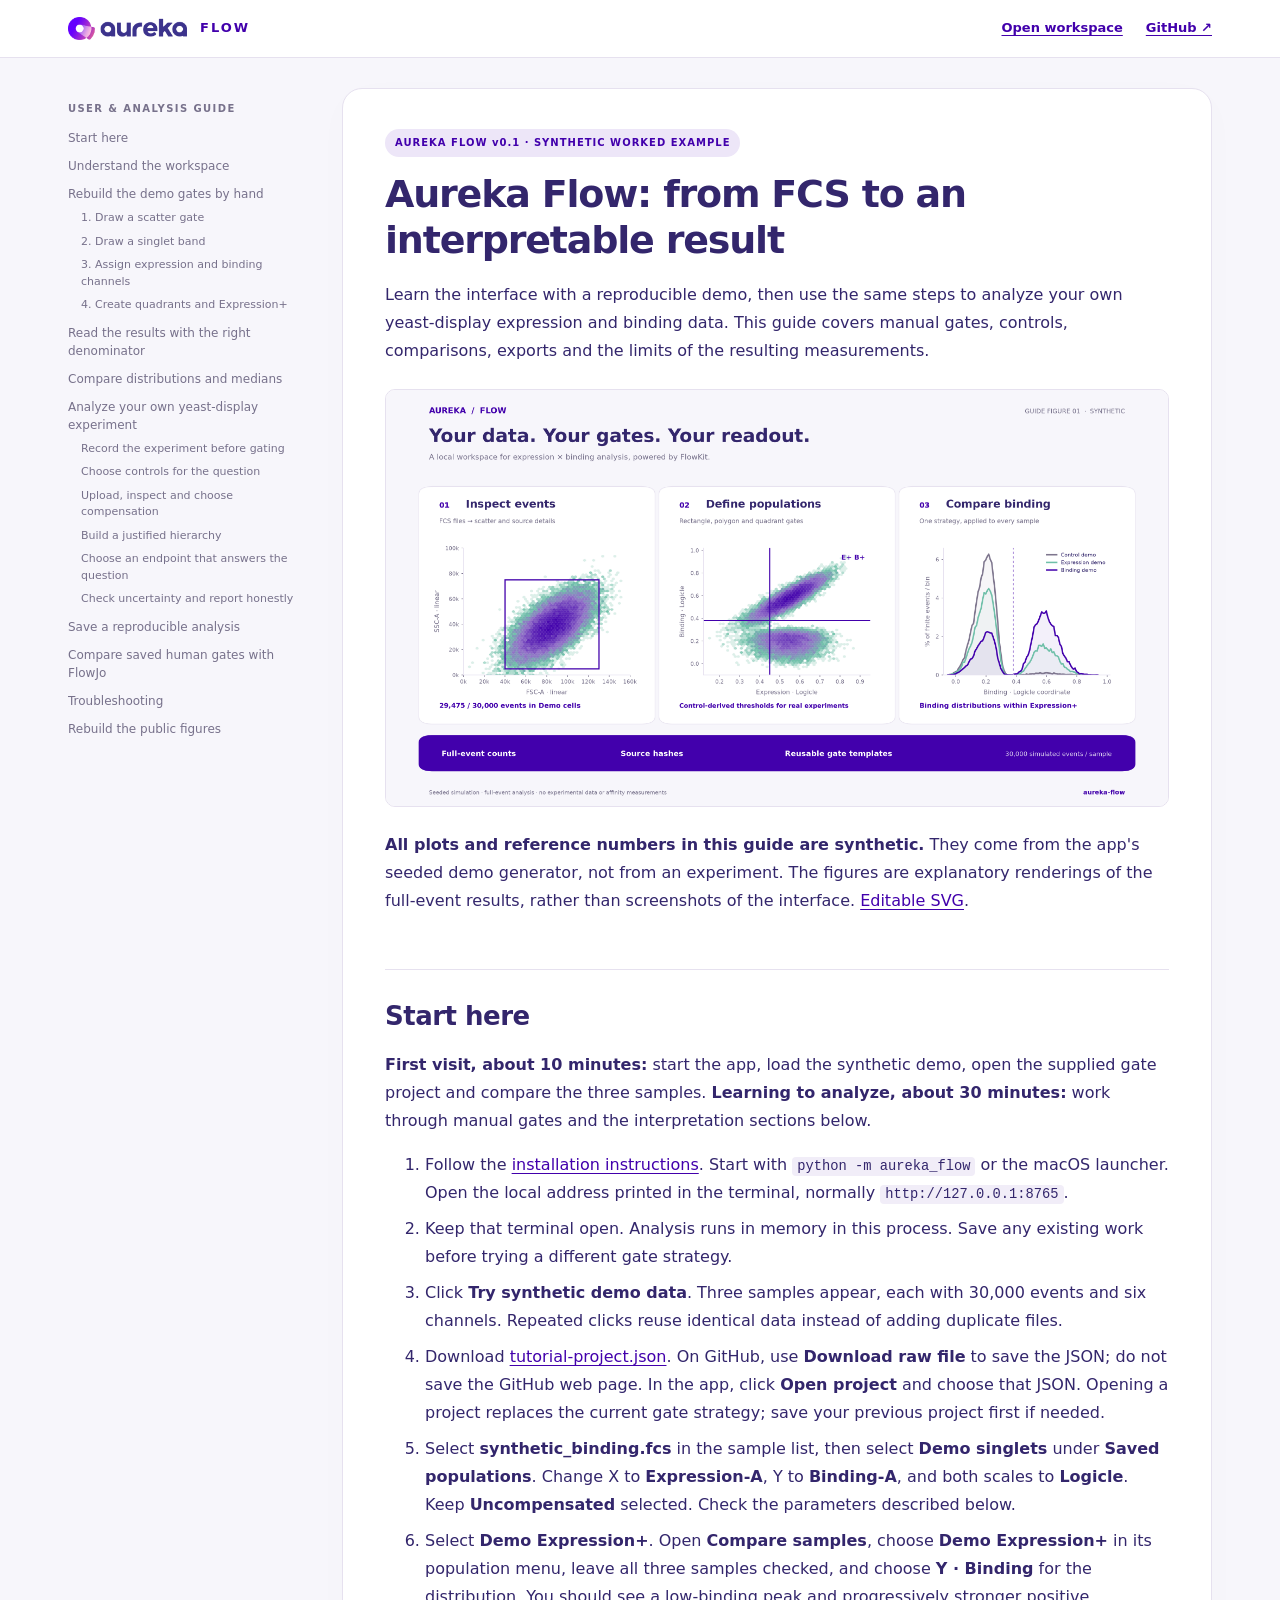
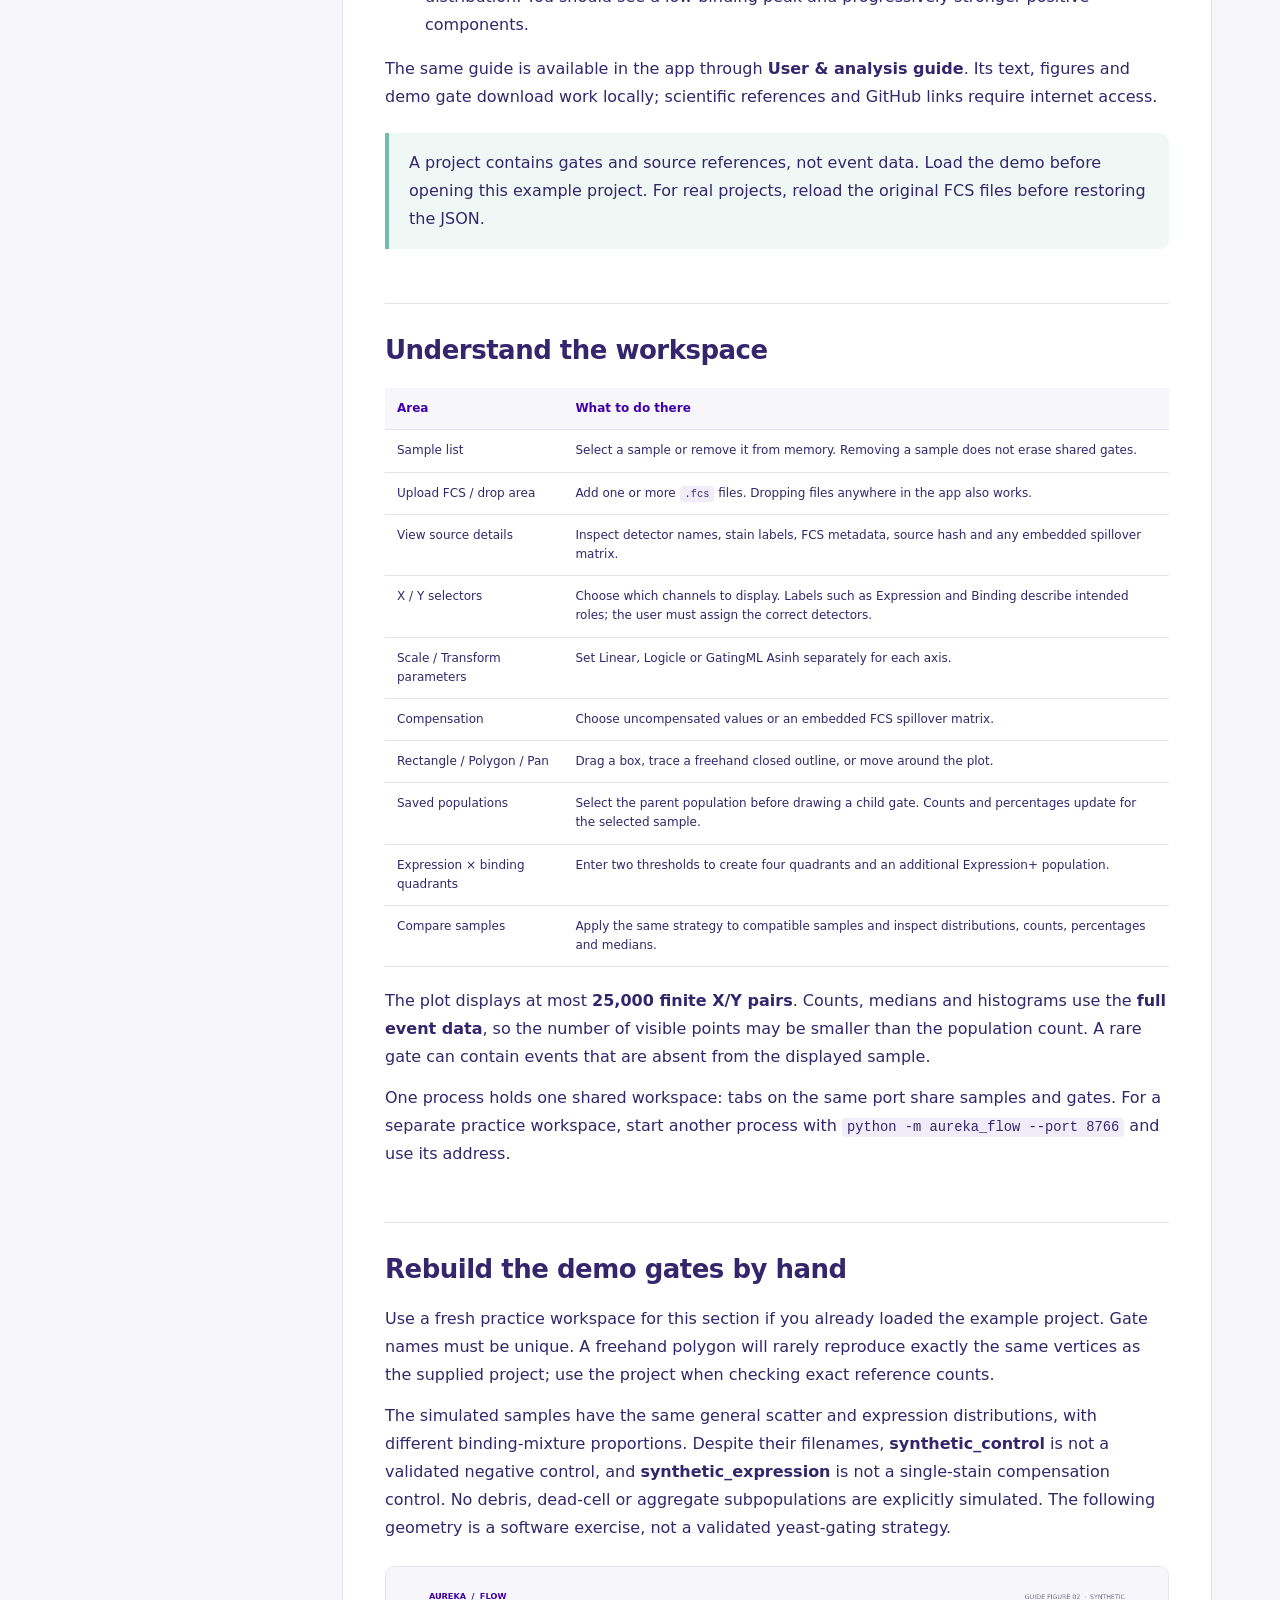
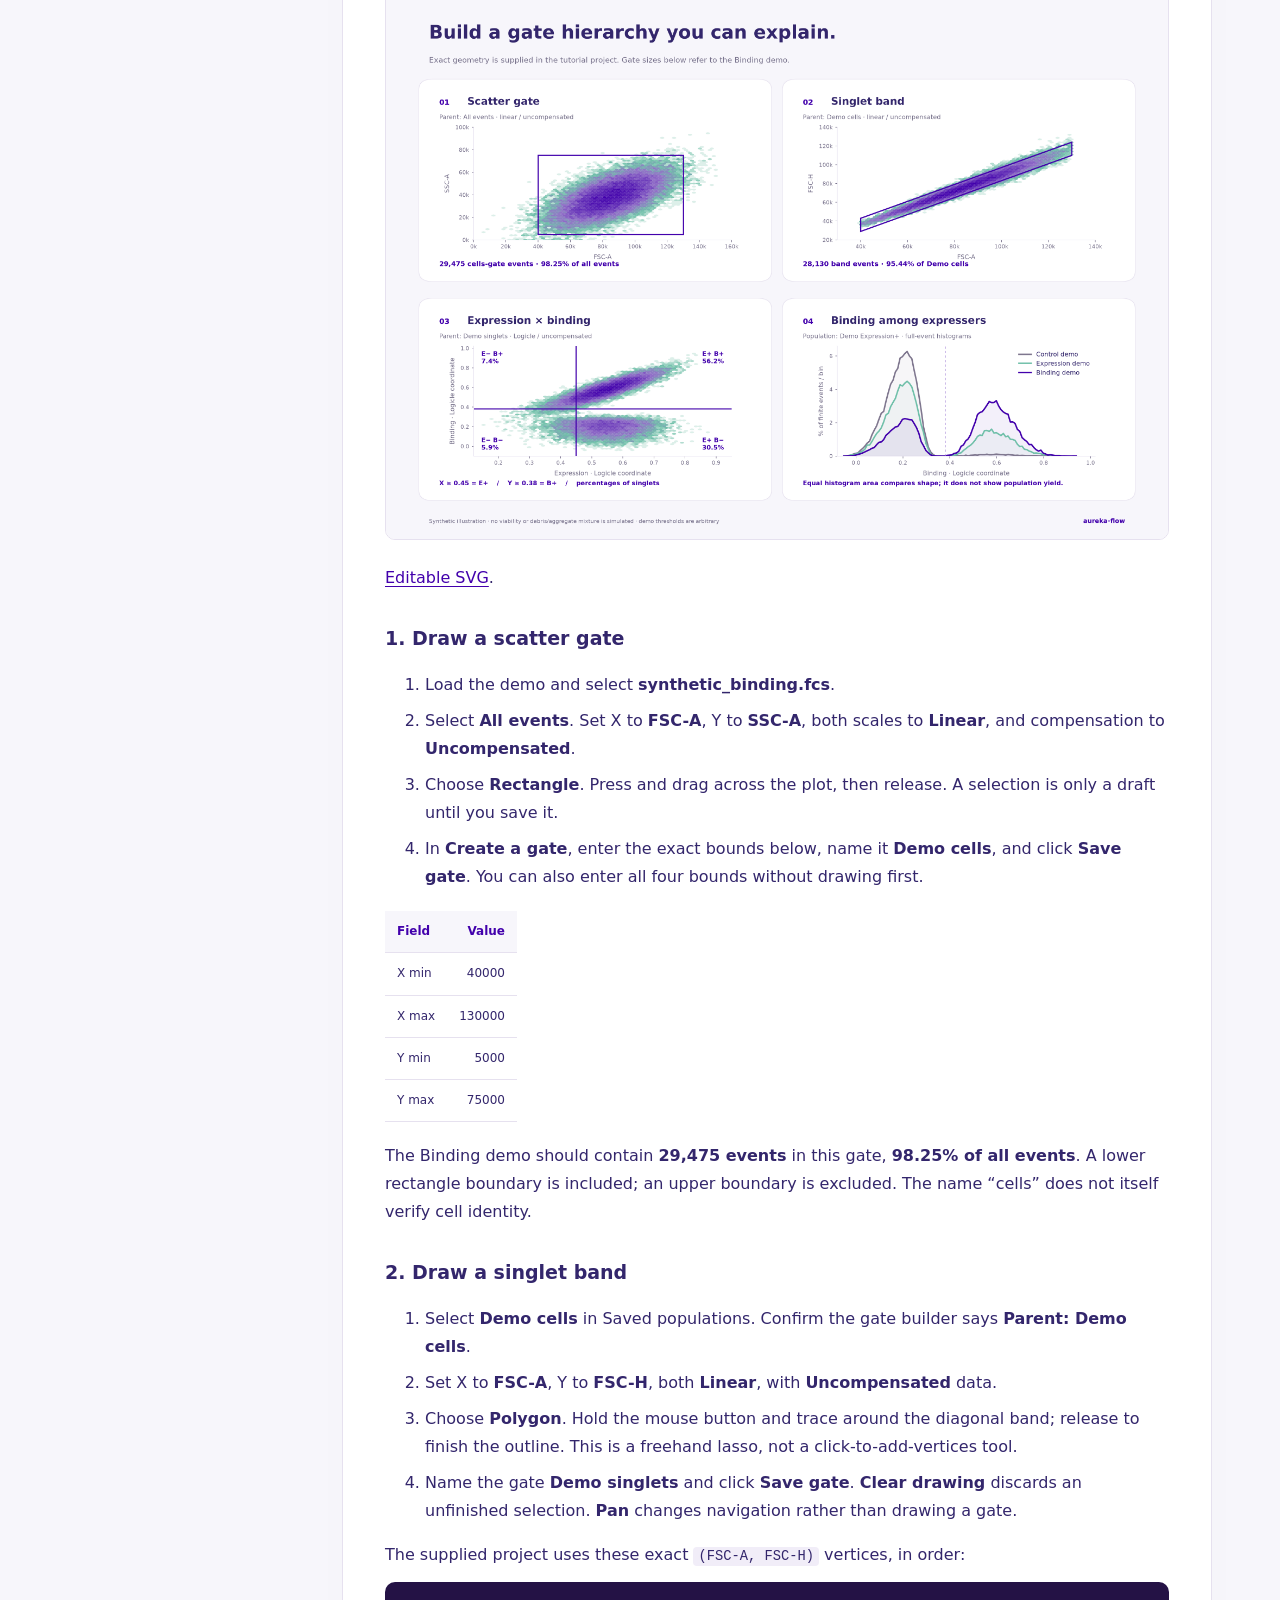
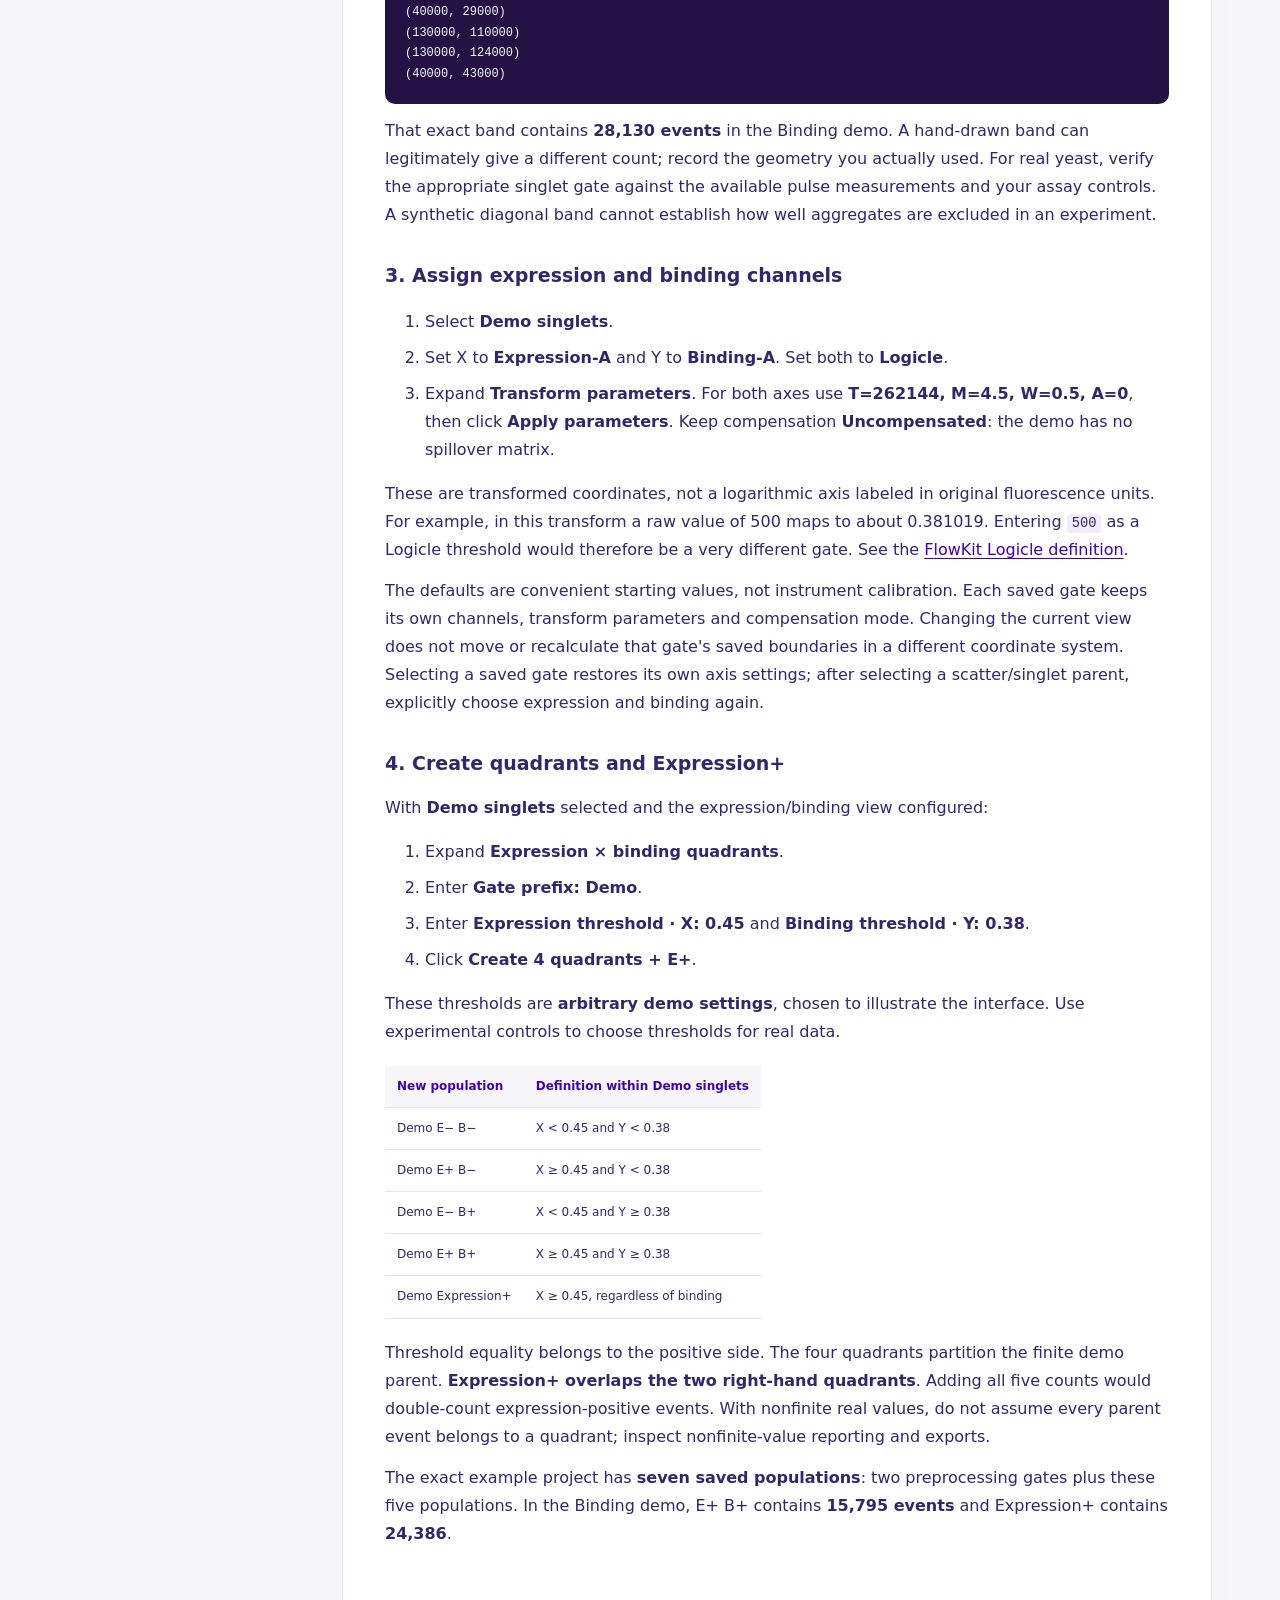
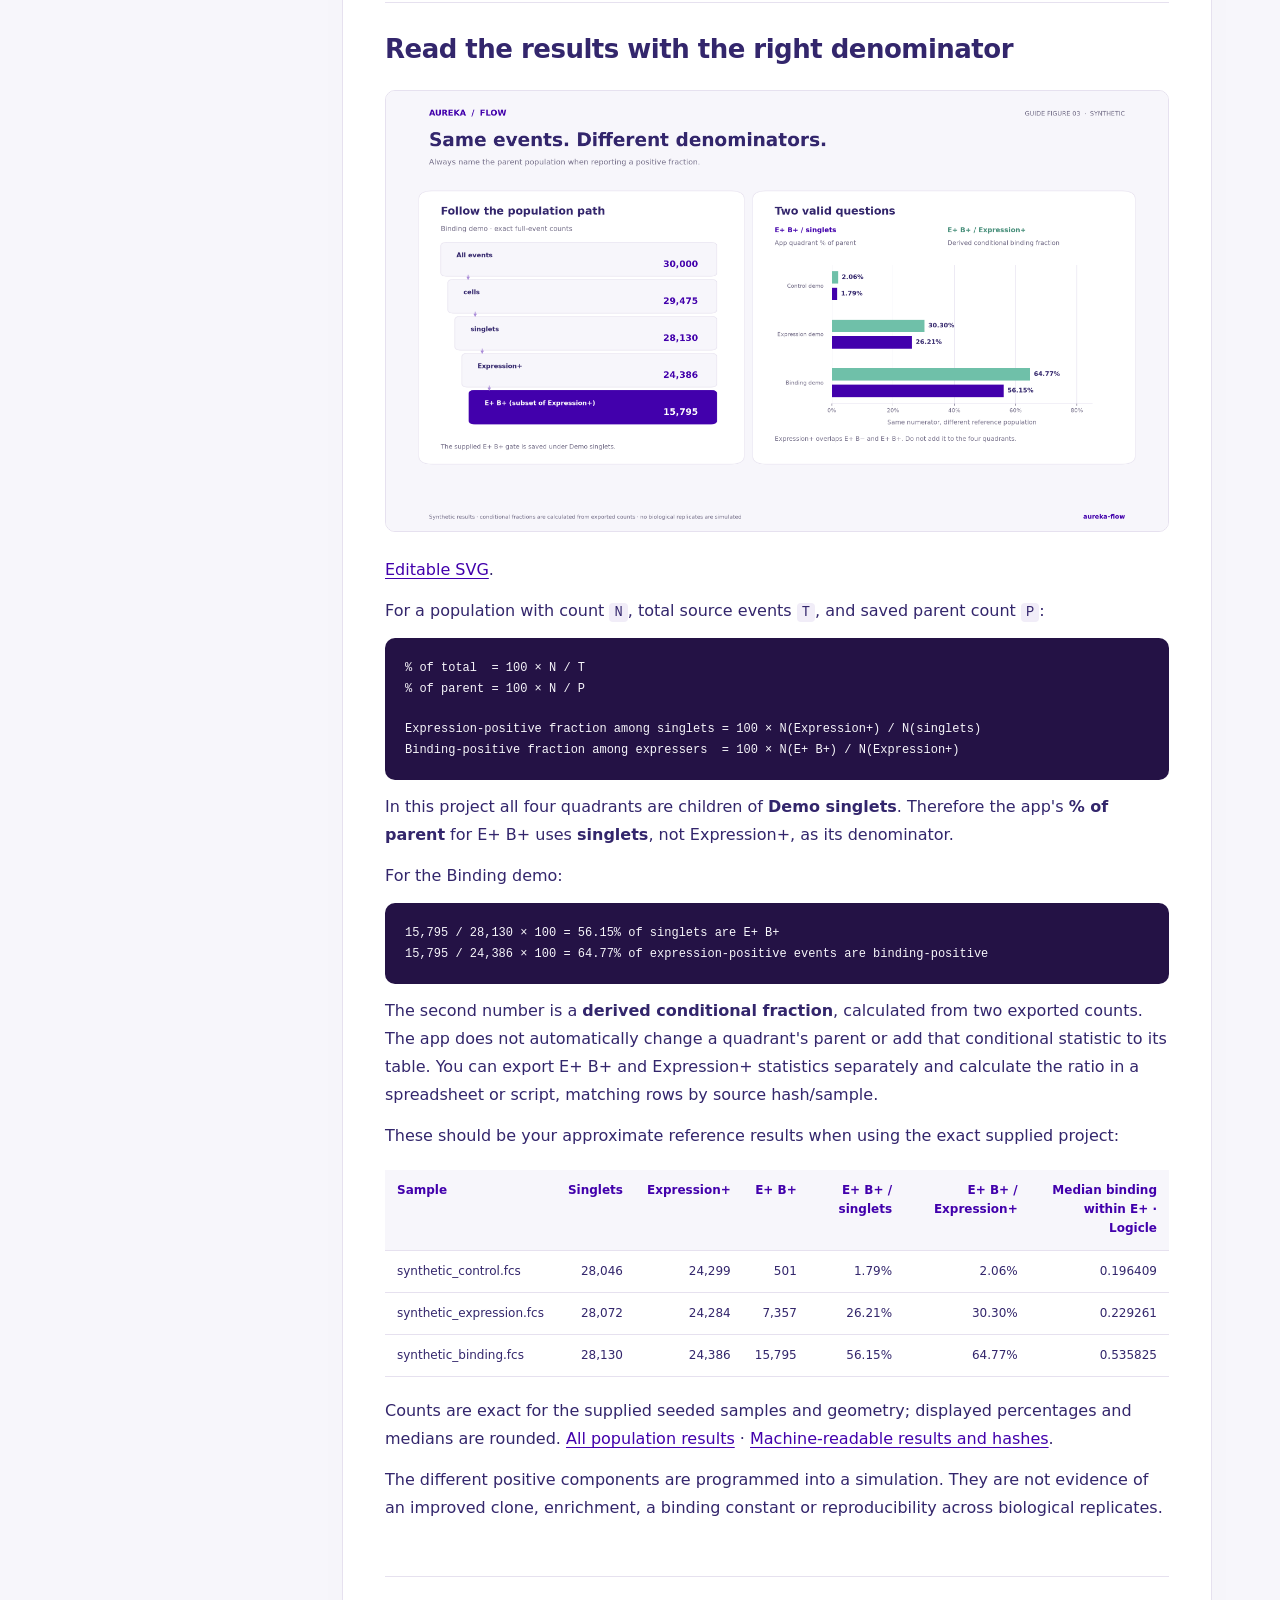
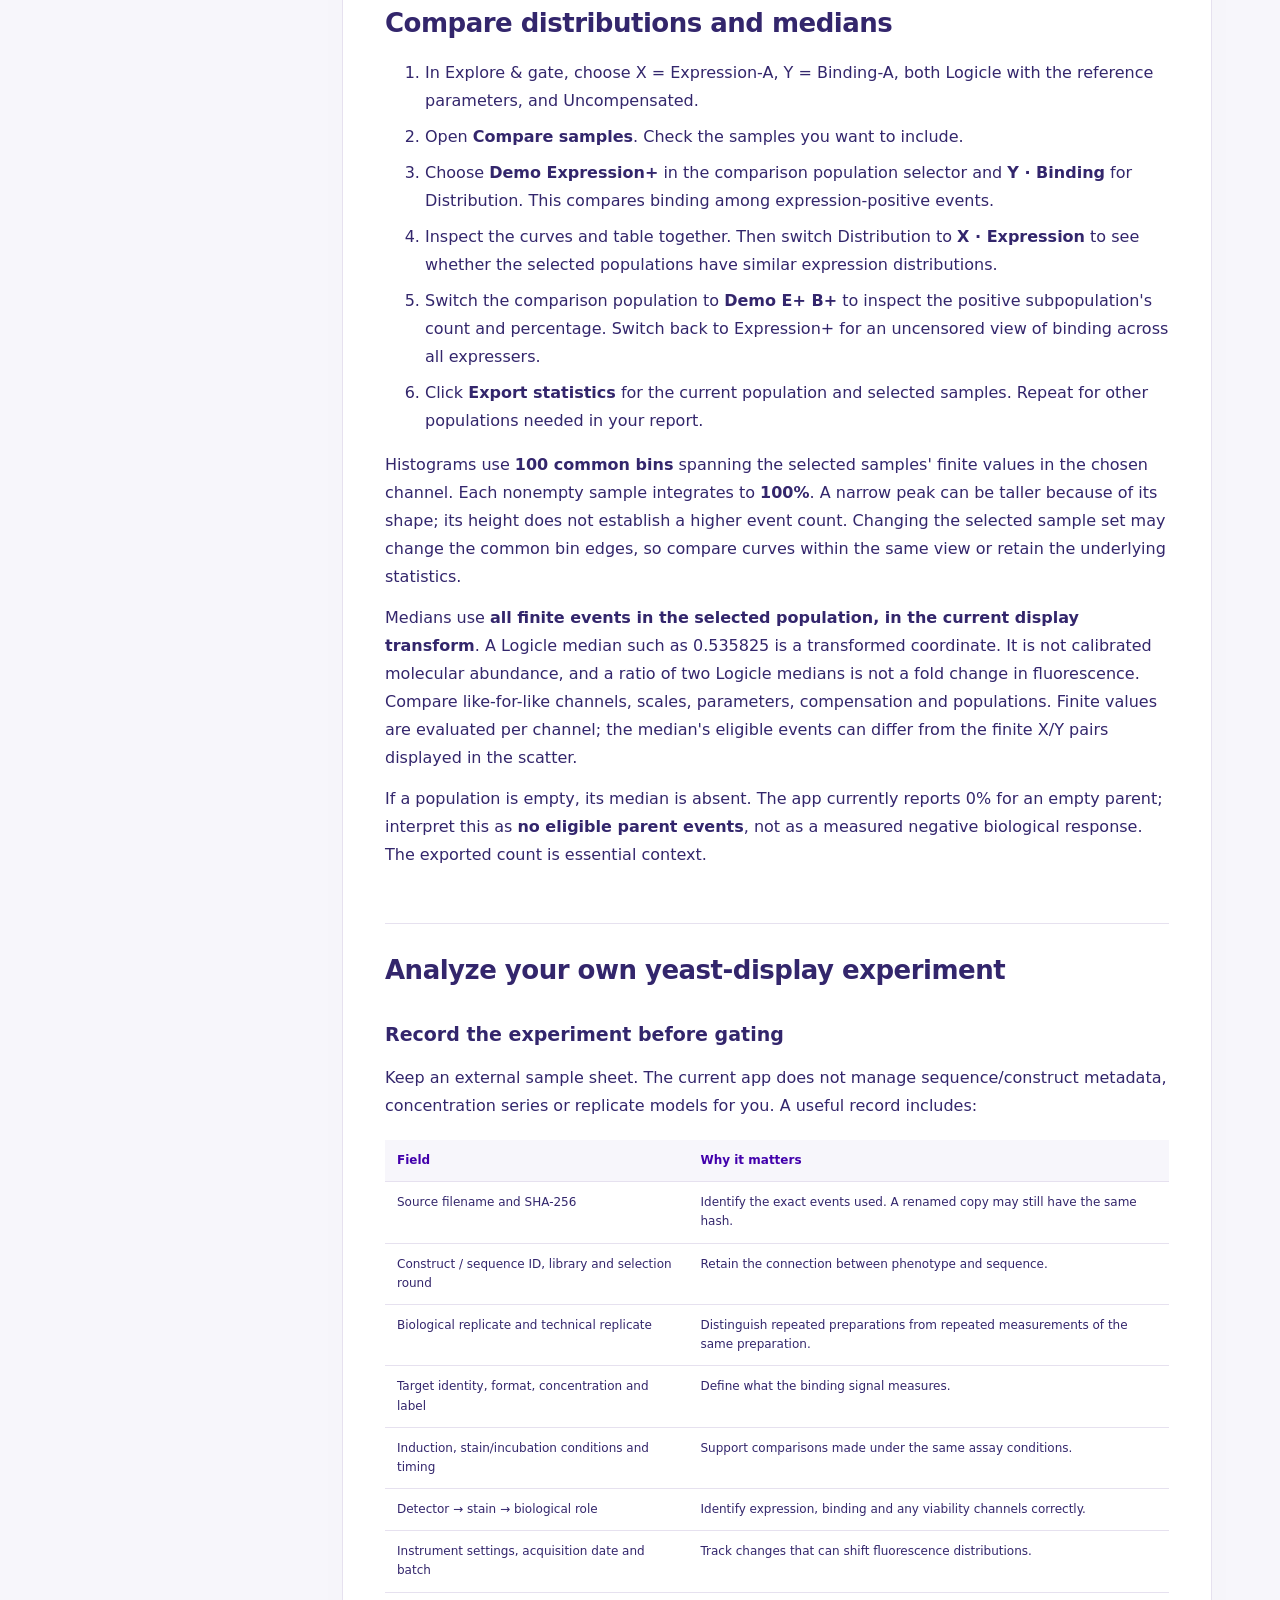
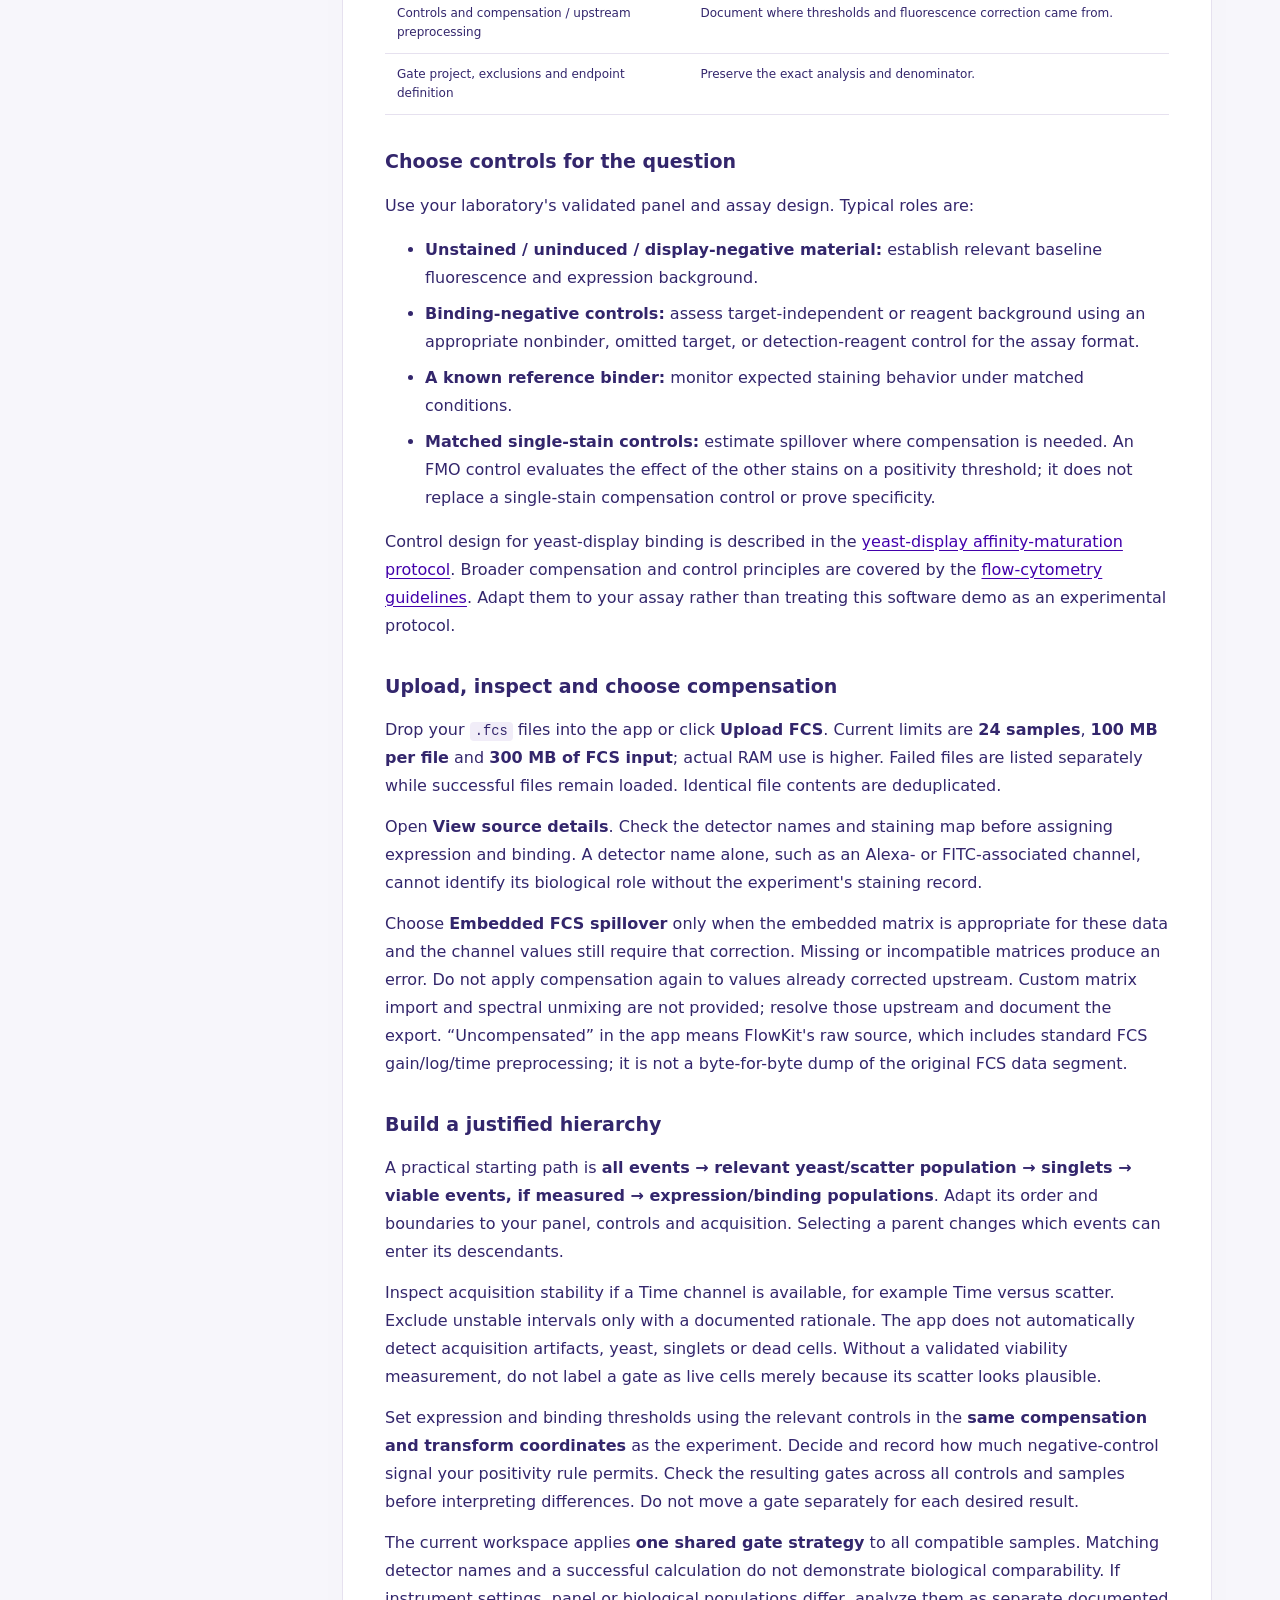
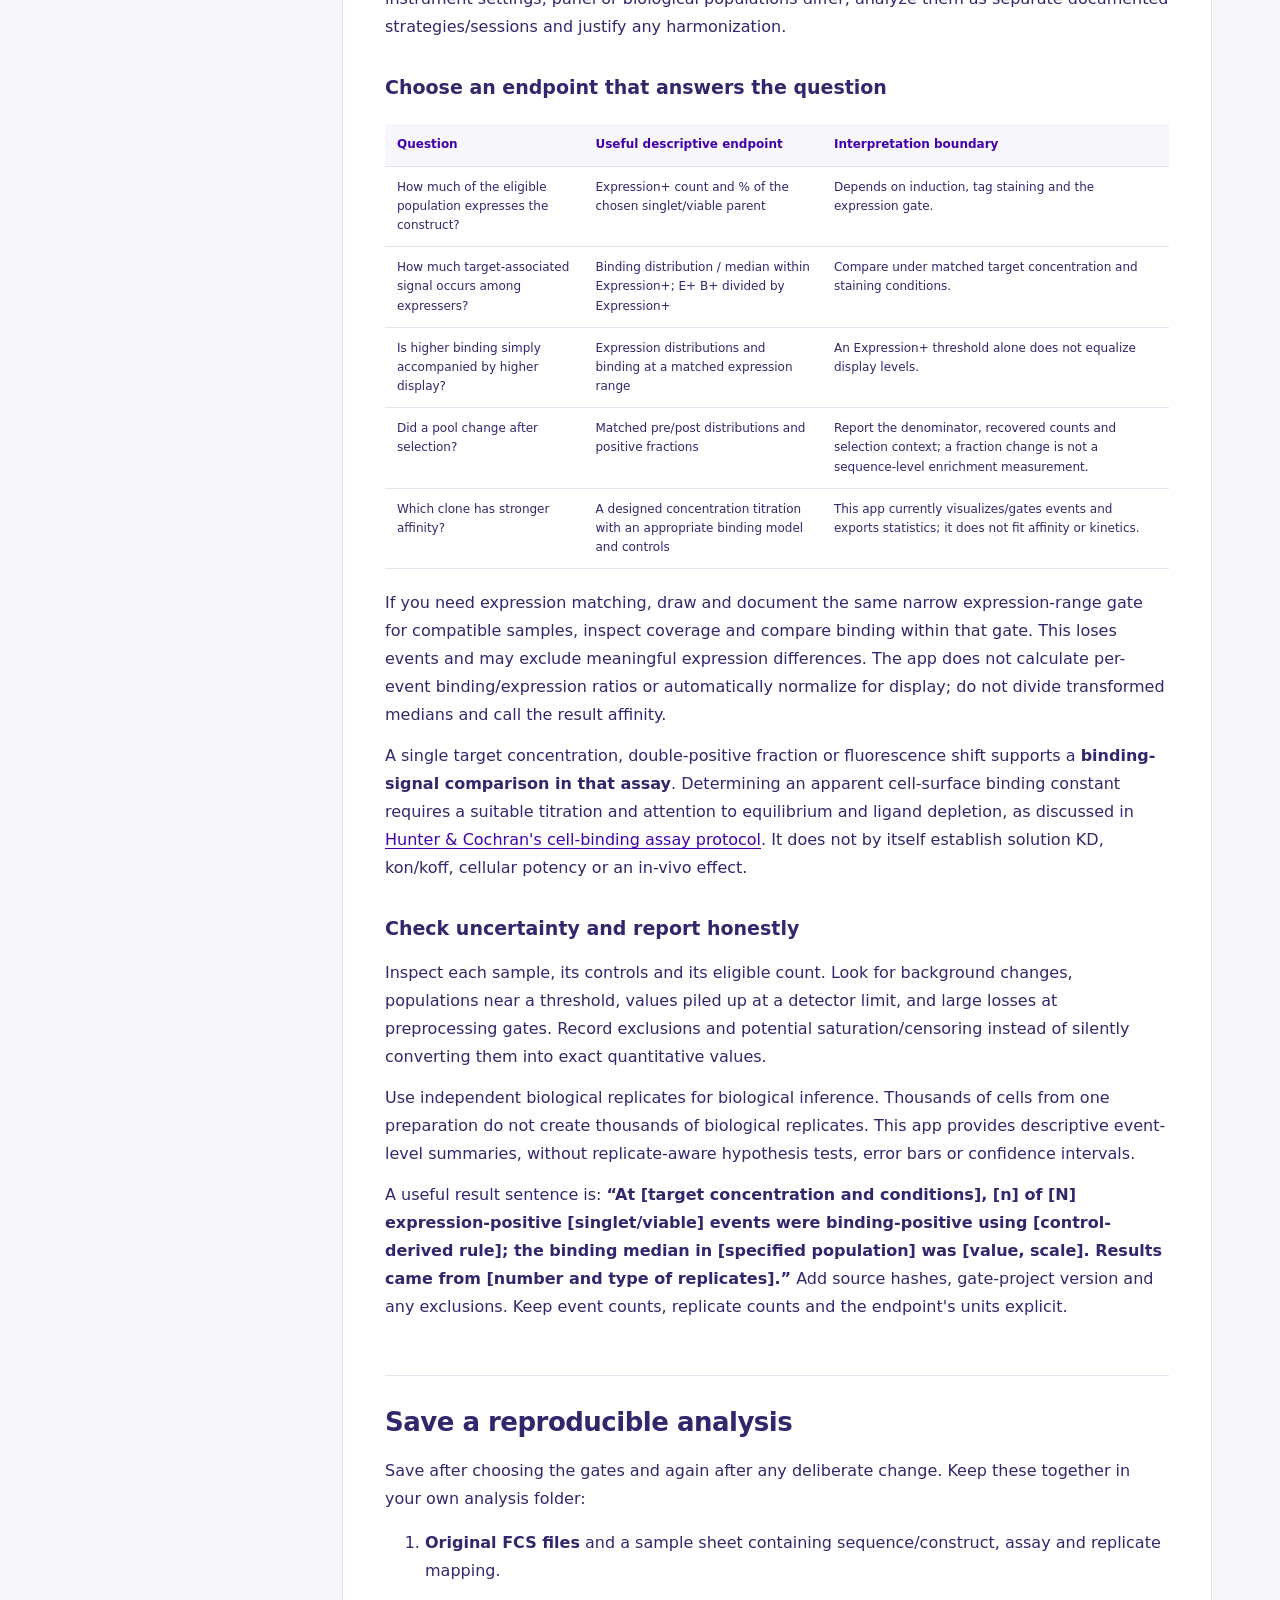
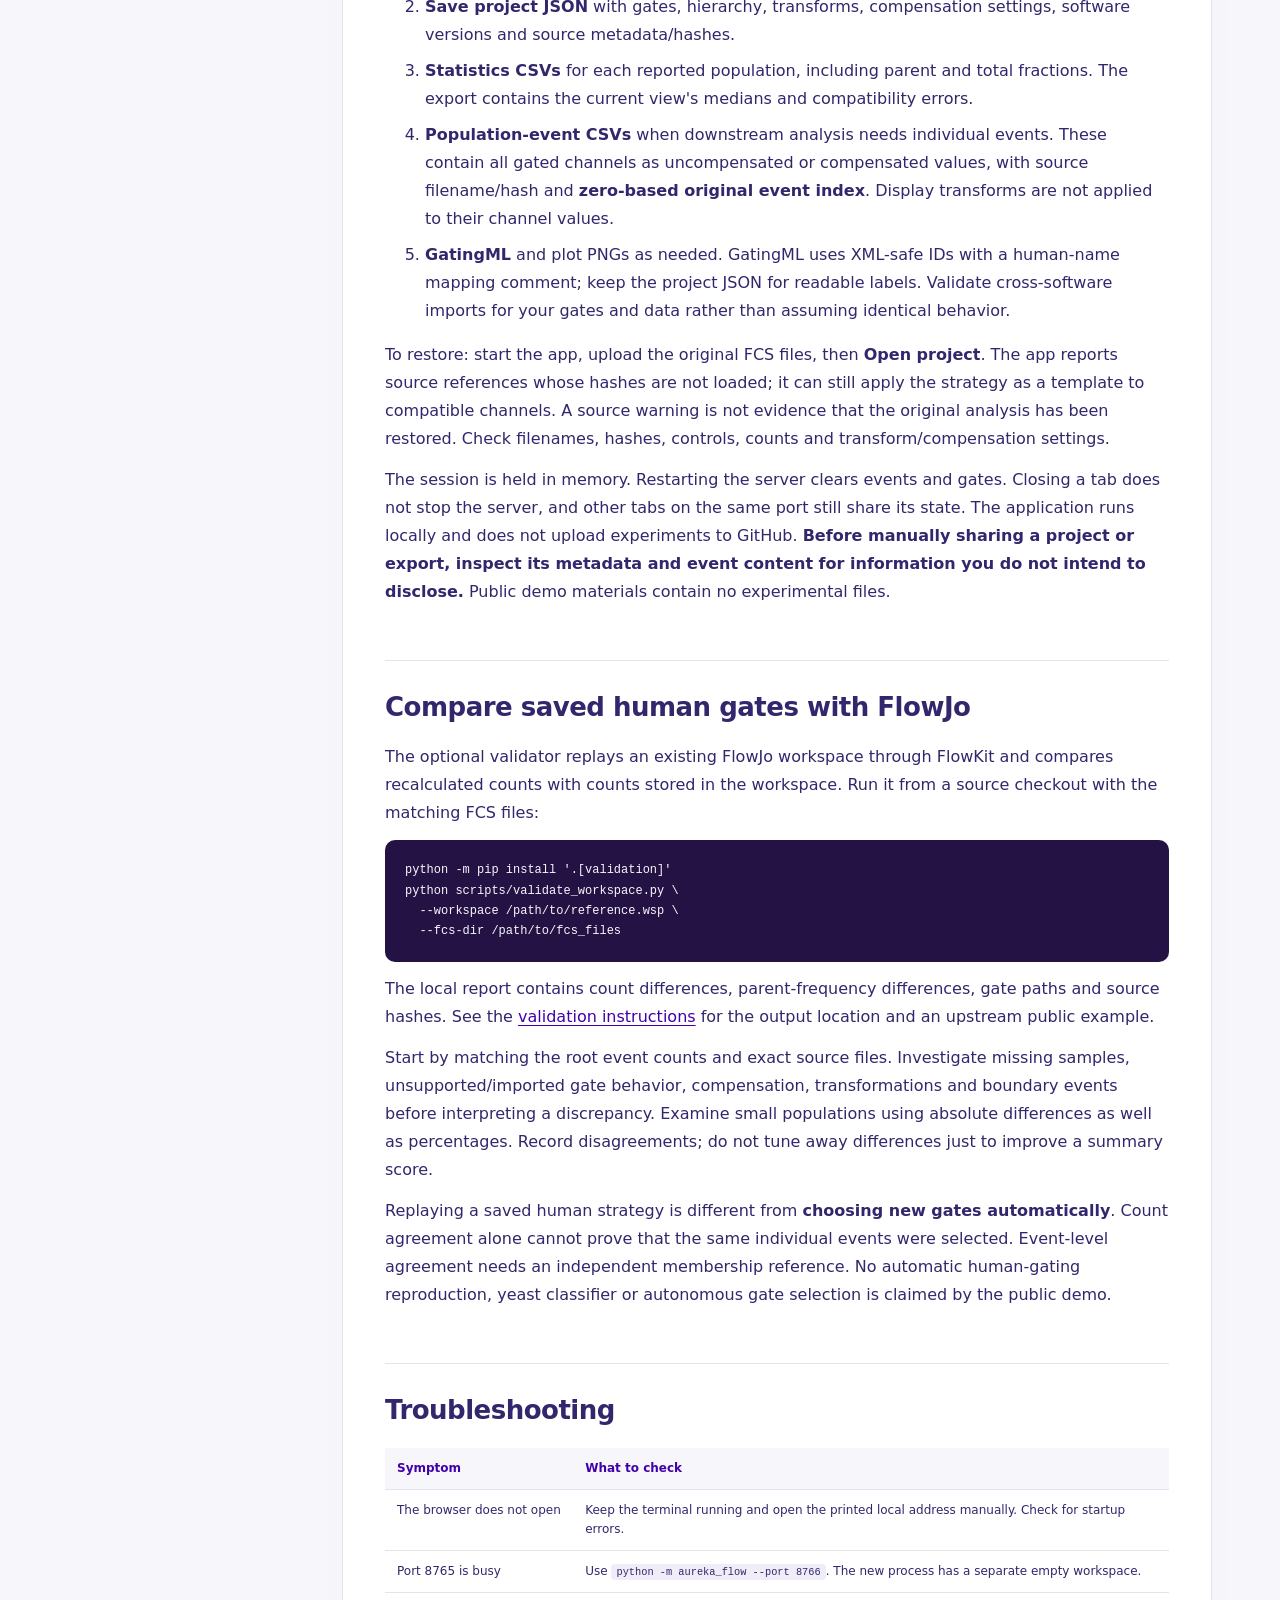
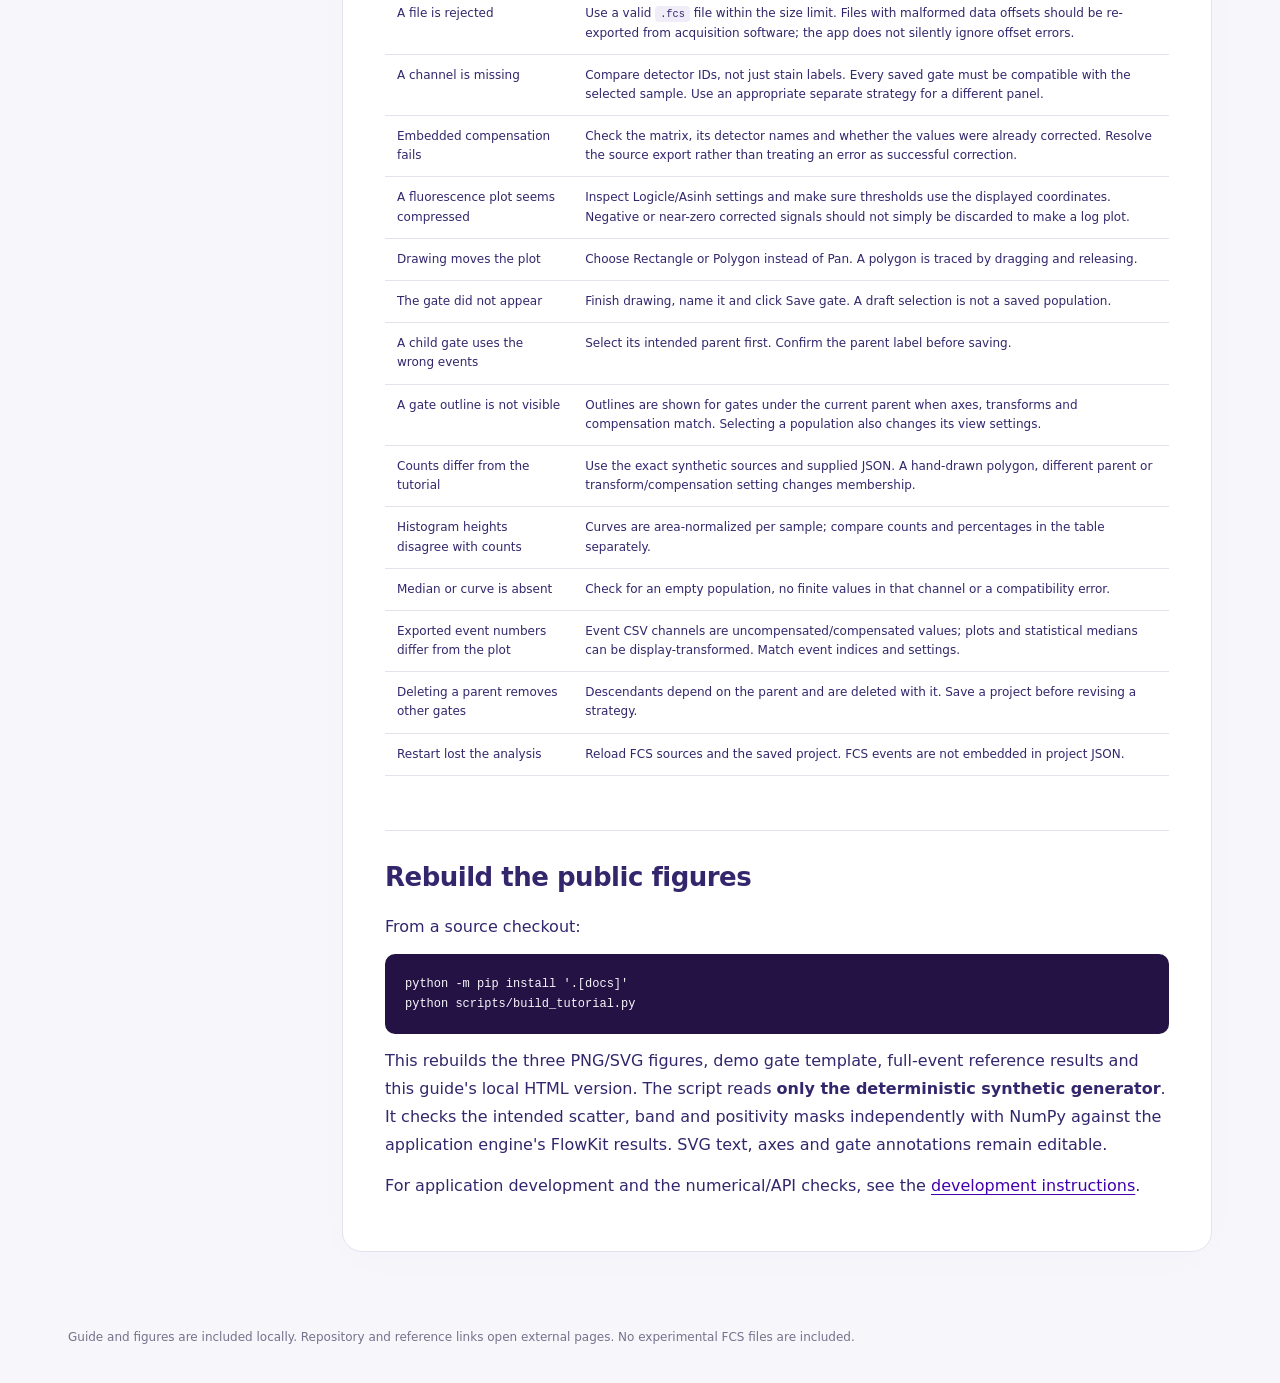
==== aureka_flow/static/guide.html @ 47659952 "Add illustrated yeast-display user and analysis guide" ====
<!doctype html>
<html lang="en"><head><meta charset="utf-8"><meta name="viewport" content="width=device-width,initial-scale=1">
<title>Aureka Flow · User & analysis guide</title><meta name="theme-color" content="#4200ac"><style>
:root{--purple:#4200ac;--mint:#6fc0a9;--ink:#33266c;--muted:#77718b;--line:#e6e1ef;--bg:#f7f6fb}
*{box-sizing:border-box}html{scroll-behavior:smooth;scroll-padding-top:85px}
body{margin:0;background:var(--bg);color:var(--ink);font:16px/1.75 system-ui,-apple-system,BlinkMacSystemFont,'Segoe UI',sans-serif}
a{color:var(--purple);text-underline-offset:3px}header{position:sticky;top:0;z-index:4;background:#fffffff2;backdrop-filter:blur(14px);border-bottom:1px solid var(--line)}
.header-inner{max-width:1200px;margin:auto;padding:17px 28px;display:flex;align-items:center;justify-content:space-between;gap:20px}.logo{display:flex;align-items:center;gap:13px;text-decoration:none;font-size:13px;font-weight:700;letter-spacing:2px}.logo img{width:119px;height:auto}.header-links{display:flex;gap:23px;font-size:13px;font-weight:600}
main{max-width:1200px;margin:auto;display:grid;grid-template-columns:230px minmax(0,1fr);gap:44px;padding:30px 28px 75px}aside{position:sticky;top:96px;align-self:start;max-height:calc(100vh - 120px);overflow:auto;font-size:12px;line-height:1.5}aside strong{display:block;font-size:10px;letter-spacing:1.4px;margin:5px 0 13px;color:var(--muted)}aside ul{list-style:none;padding-left:0}aside li{margin:10px 0}aside a{text-decoration:none;color:var(--muted)}aside a:hover{color:var(--purple)}aside li ul{padding-left:13px;font-size:11px}aside li ul li{margin:7px 0}
article{min-width:0;background:white;border:1px solid var(--line);border-radius:20px;padding:38px 42px;box-shadow:0 8px 40px #33266c04}h1{font-size:38px;line-height:1.2;letter-spacing:-1.2px;margin:0 0 18px}h2{font-size:26px;line-height:1.3;letter-spacing:-.5px;margin:54px 0 18px;border-top:1px solid var(--line);padding-top:30px}h3{font-size:19px;margin:30px 0 10px}h4{font-size:16px;margin:24px 0 8px}p{margin:13px 0}li{margin:8px 0}img{max-width:100%;height:auto}article img{display:block;border-radius:10px;margin:24px auto;border:1px solid var(--line)}blockquote{margin:22px 0;padding:12px 20px;border-left:4px solid var(--mint);background:#f0f8f5;border-radius:0 9px 9px 0}blockquote p{margin:4px 0}pre{overflow-x:auto;background:#241245;color:#f7f6fb;padding:20px;border-radius:10px;font-size:12px;line-height:1.7}code{font:0.86em/1.6 ui-monospace,SFMono-Regular,Consolas,monospace;background:#f1edf8;padding:2px 5px;border-radius:4px}pre code{background:none;padding:0;font-size:inherit;color:inherit}table{border-collapse:collapse;width:100%;font-size:12px;line-height:1.6;display:block;overflow-x:auto;margin:20px 0}th,td{padding:11px 12px;border-bottom:1px solid var(--line);text-align:left;vertical-align:top}th{background:var(--bg);color:var(--purple)}.badge{display:inline-block;background:#ede6f8;color:var(--purple);font-size:10px;font-weight:700;letter-spacing:1px;padding:5px 10px;border-radius:20px;margin-bottom:15px}footer{max-width:1200px;margin:auto;padding:0 28px 35px;color:var(--muted);font-size:12px}
@media(max-width:900px){main{grid-template-columns:1fr;padding:20px 16px 50px;gap:15px}aside{position:static;max-height:none;background:white;padding:16px 22px;border:1px solid var(--line);border-radius:12px}aside ul{columns:2}aside li ul{display:none}article{padding:27px 22px}h1{font-size:32px}.header-inner{padding:15px 18px}.header-links{gap:15px;font-size:12px}}
@media(max-width:500px){body{font-size:14px}aside ul{columns:1}.header-links a:first-child{display:none}.logo img{width:94px}h2{font-size:23px}h1{font-size:29px}article{padding:23px 18px}th,td{padding:9px}}
@media print{header,aside{display:none}main{display:block;padding:0}article{border:0;padding:0;box-shadow:none}body{font-size:11px;background:white}h2{break-before:auto}img,table,pre,blockquote{break-inside:avoid}h1,h2,h3{break-after:avoid}a{color:var(--ink)}footer{display:none}}
</style></head>
<body><header><div class="header-inner"><a class="logo" href="/"><img src="assets/aureka-logo.png" alt="aureka"><span>FLOW</span></a>
<nav class="header-links"><a href="/">Open workspace</a><a href="https://github.com/Drjackxiaoyuchen/aureka-flow" target="_blank" rel="noreferrer">GitHub ↗</a></nav></div></header>
<main><aside aria-label="Guide contents"><strong>USER & ANALYSIS GUIDE</strong><div class="toc">
<ul>
<li><a href="#start-here">Start here</a></li>
<li><a href="#understand-the-workspace">Understand the workspace</a></li>
<li><a href="#rebuild-the-demo-gates-by-hand">Rebuild the demo gates by hand</a><ul>
<li><a href="#1-draw-a-scatter-gate">1. Draw a scatter gate</a></li>
<li><a href="#2-draw-a-singlet-band">2. Draw a singlet band</a></li>
<li><a href="#3-assign-expression-and-binding-channels">3. Assign expression and binding channels</a></li>
<li><a href="#4-create-quadrants-and-expression">4. Create quadrants and Expression+</a></li>
</ul>
</li>
<li><a href="#read-the-results-with-the-right-denominator">Read the results with the right denominator</a></li>
<li><a href="#compare-distributions-and-medians">Compare distributions and medians</a></li>
<li><a href="#analyze-your-own-yeast-display-experiment">Analyze your own yeast-display experiment</a><ul>
<li><a href="#record-the-experiment-before-gating">Record the experiment before gating</a></li>
<li><a href="#choose-controls-for-the-question">Choose controls for the question</a></li>
<li><a href="#upload-inspect-and-choose-compensation">Upload, inspect and choose compensation</a></li>
<li><a href="#build-a-justified-hierarchy">Build a justified hierarchy</a></li>
<li><a href="#choose-an-endpoint-that-answers-the-question">Choose an endpoint that answers the question</a></li>
<li><a href="#check-uncertainty-and-report-honestly">Check uncertainty and report honestly</a></li>
</ul>
</li>
<li><a href="#save-a-reproducible-analysis">Save a reproducible analysis</a></li>
<li><a href="#compare-saved-human-gates-with-flowjo">Compare saved human gates with FlowJo</a></li>
<li><a href="#troubleshooting">Troubleshooting</a></li>
<li><a href="#rebuild-the-public-figures">Rebuild the public figures</a></li>
</ul>
</div>
</aside><article><span class="badge">AUREKA FLOW v0.1 · SYNTHETIC WORKED EXAMPLE</span><h1 id="aureka-flow-from-fcs-to-an-interpretable-result">Aureka Flow: from FCS to an interpretable result</h1>
<p>Learn the interface with a reproducible demo, then use the same steps to analyze your own yeast-display expression and binding data. This guide covers manual gates, controls, comparisons, exports and the limits of the resulting measurements.</p>
<p><img alt="Aureka Flow overview: inspect simulated events, define populations and compare binding within expression-positive events." src="assets/tutorial-overview.png" /></p>
<p><strong>All plots and reference numbers in this guide are synthetic.</strong> They come from the app's seeded demo generator, not from an experiment. The figures are explanatory renderings of the full-event results, rather than screenshots of the interface. <a href="assets/tutorial-overview.svg">Editable SVG</a>.</p>
<h2 id="start-here">Start here</h2>
<p><strong>First visit, about 10 minutes:</strong> start the app, load the synthetic demo, open the supplied gate project and compare the three samples. <strong>Learning to analyze, about 30 minutes:</strong> work through manual gates and the interpretation sections below.</p>
<ol>
<li>Follow the <a href="https://github.com/Drjackxiaoyuchen/aureka-flow/blob/main/README.md#quick-start">installation instructions</a>. Start with <code>python -m aureka_flow</code> or the macOS launcher. Open the local address printed in the terminal, normally <code>http://127.0.0.1:8765</code>.</li>
<li>Keep that terminal open. Analysis runs in memory in this process. Save any existing work before trying a different gate strategy.</li>
<li>Click <strong>Try synthetic demo data</strong>. Three samples appear, each with 30,000 events and six channels. Repeated clicks reuse identical data instead of adding duplicate files.</li>
<li>Download <a href="assets/tutorial-project.json" download="tutorial-project.json">tutorial-project.json</a>. On GitHub, use <strong>Download raw file</strong> to save the JSON; do not save the GitHub web page. In the app, click <strong>Open project</strong> and choose that JSON. Opening a project replaces the current gate strategy; save your previous project first if needed.</li>
<li>Select <strong>synthetic_binding.fcs</strong> in the sample list, then select <strong>Demo singlets</strong> under <strong>Saved populations</strong>. Change X to <strong>Expression-A</strong>, Y to <strong>Binding-A</strong>, and both scales to <strong>Logicle</strong>. Keep <strong>Uncompensated</strong> selected. Check the parameters described below.</li>
<li>Select <strong>Demo Expression+</strong>. Open <strong>Compare samples</strong>, choose <strong>Demo Expression+</strong> in its population menu, leave all three samples checked, and choose <strong>Y · Binding</strong> for the distribution. You should see a low-binding peak and progressively stronger positive components.</li>
</ol>
<p>The same guide is available in the app through <strong>User &amp; analysis guide</strong>. Its text, figures and demo gate download work locally; scientific references and GitHub links require internet access.</p>
<blockquote>
<p>A project contains gates and source references, not event data. Load the demo before opening this example project. For real projects, reload the original FCS files before restoring the JSON.</p>
</blockquote>
<h2 id="understand-the-workspace">Understand the workspace</h2>
<table>
<thead>
<tr>
<th>Area</th>
<th>What to do there</th>
</tr>
</thead>
<tbody>
<tr>
<td>Sample list</td>
<td>Select a sample or remove it from memory. Removing a sample does not erase shared gates.</td>
</tr>
<tr>
<td>Upload FCS / drop area</td>
<td>Add one or more <code>.fcs</code> files. Dropping files anywhere in the app also works.</td>
</tr>
<tr>
<td>View source details</td>
<td>Inspect detector names, stain labels, FCS metadata, source hash and any embedded spillover matrix.</td>
</tr>
<tr>
<td>X / Y selectors</td>
<td>Choose which channels to display. Labels such as Expression and Binding describe intended roles; the user must assign the correct detectors.</td>
</tr>
<tr>
<td>Scale / Transform parameters</td>
<td>Set Linear, Logicle or GatingML Asinh separately for each axis.</td>
</tr>
<tr>
<td>Compensation</td>
<td>Choose uncompensated values or an embedded FCS spillover matrix.</td>
</tr>
<tr>
<td>Rectangle / Polygon / Pan</td>
<td>Drag a box, trace a freehand closed outline, or move around the plot.</td>
</tr>
<tr>
<td>Saved populations</td>
<td>Select the parent population before drawing a child gate. Counts and percentages update for the selected sample.</td>
</tr>
<tr>
<td>Expression × binding quadrants</td>
<td>Enter two thresholds to create four quadrants and an additional Expression+ population.</td>
</tr>
<tr>
<td>Compare samples</td>
<td>Apply the same strategy to compatible samples and inspect distributions, counts, percentages and medians.</td>
</tr>
</tbody>
</table>
<p>The plot displays at most <strong>25,000 finite X/Y pairs</strong>. Counts, medians and histograms use the <strong>full event data</strong>, so the number of visible points may be smaller than the population count. A rare gate can contain events that are absent from the displayed sample.</p>
<p>One process holds one shared workspace: tabs on the same port share samples and gates. For a separate practice workspace, start another process with <code>python -m aureka_flow --port 8766</code> and use its address.</p>
<h2 id="rebuild-the-demo-gates-by-hand">Rebuild the demo gates by hand</h2>
<p>Use a fresh practice workspace for this section if you already loaded the example project. Gate names must be unique. A freehand polygon will rarely reproduce exactly the same vertices as the supplied project; use the project when checking exact reference counts.</p>
<p>The simulated samples have the same general scatter and expression distributions, with different binding-mixture proportions. Despite their filenames, <strong>synthetic_control</strong> is not a validated negative control, and <strong>synthetic_expression</strong> is not a single-stain compensation control. No debris, dead-cell or aggregate subpopulations are explicitly simulated. The following geometry is a software exercise, not a validated yeast-gating strategy.</p>
<p><img alt="Four-panel synthetic walkthrough showing scatter, a singlet band, expression/binding quadrants and binding distributions." src="assets/tutorial-gating.png" /></p>
<p><a href="assets/tutorial-gating.svg">Editable SVG</a>.</p>
<h3 id="1-draw-a-scatter-gate">1. Draw a scatter gate</h3>
<ol>
<li>Load the demo and select <strong>synthetic_binding.fcs</strong>.</li>
<li>Select <strong>All events</strong>. Set X to <strong>FSC-A</strong>, Y to <strong>SSC-A</strong>, both scales to <strong>Linear</strong>, and compensation to <strong>Uncompensated</strong>.</li>
<li>Choose <strong>Rectangle</strong>. Press and drag across the plot, then release. A selection is only a draft until you save it.</li>
<li>In <strong>Create a gate</strong>, enter the exact bounds below, name it <strong>Demo cells</strong>, and click <strong>Save gate</strong>. You can also enter all four bounds without drawing first.</li>
</ol>
<table>
<thead>
<tr>
<th>Field</th>
<th style="text-align: right;">Value</th>
</tr>
</thead>
<tbody>
<tr>
<td>X min</td>
<td style="text-align: right;">40000</td>
</tr>
<tr>
<td>X max</td>
<td style="text-align: right;">130000</td>
</tr>
<tr>
<td>Y min</td>
<td style="text-align: right;">5000</td>
</tr>
<tr>
<td>Y max</td>
<td style="text-align: right;">75000</td>
</tr>
</tbody>
</table>
<p>The Binding demo should contain <strong>29,475 events</strong> in this gate, <strong>98.25% of all events</strong>. A lower rectangle boundary is included; an upper boundary is excluded. The name “cells” does not itself verify cell identity.</p>
<h3 id="2-draw-a-singlet-band">2. Draw a singlet band</h3>
<ol>
<li>Select <strong>Demo cells</strong> in Saved populations. Confirm the gate builder says <strong>Parent: Demo cells</strong>.</li>
<li>Set X to <strong>FSC-A</strong>, Y to <strong>FSC-H</strong>, both <strong>Linear</strong>, with <strong>Uncompensated</strong> data.</li>
<li>Choose <strong>Polygon</strong>. Hold the mouse button and trace around the diagonal band; release to finish the outline. This is a freehand lasso, not a click-to-add-vertices tool.</li>
<li>Name the gate <strong>Demo singlets</strong> and click <strong>Save gate</strong>. <strong>Clear drawing</strong> discards an unfinished selection. <strong>Pan</strong> changes navigation rather than drawing a gate.</li>
</ol>
<p>The supplied project uses these exact <code>(FSC-A, FSC-H)</code> vertices, in order:</p>
<pre><code class="language-text">(40000, 29000)
(130000, 110000)
(130000, 124000)
(40000, 43000)
</code></pre>
<p>That exact band contains <strong>28,130 events</strong> in the Binding demo. A hand-drawn band can legitimately give a different count; record the geometry you actually used. For real yeast, verify the appropriate singlet gate against the available pulse measurements and your assay controls. A synthetic diagonal band cannot establish how well aggregates are excluded in an experiment.</p>
<h3 id="3-assign-expression-and-binding-channels">3. Assign expression and binding channels</h3>
<ol>
<li>Select <strong>Demo singlets</strong>.</li>
<li>Set X to <strong>Expression-A</strong> and Y to <strong>Binding-A</strong>. Set both to <strong>Logicle</strong>.</li>
<li>Expand <strong>Transform parameters</strong>. For both axes use <strong>T=262144, M=4.5, W=0.5, A=0</strong>, then click <strong>Apply parameters</strong>. Keep compensation <strong>Uncompensated</strong>: the demo has no spillover matrix.</li>
</ol>
<p>These are transformed coordinates, not a logarithmic axis labeled in original fluorescence units. For example, in this transform a raw value of 500 maps to about 0.381019. Entering <code>500</code> as a Logicle threshold would therefore be a very different gate. See the <a href="https://flowkit.readthedocs.io/en/latest/logicle_transform.html">FlowKit Logicle definition</a>.</p>
<p>The defaults are convenient starting values, not instrument calibration. Each saved gate keeps its own channels, transform parameters and compensation mode. Changing the current view does not move or recalculate that gate's saved boundaries in a different coordinate system. Selecting a saved gate restores its own axis settings; after selecting a scatter/singlet parent, explicitly choose expression and binding again.</p>
<h3 id="4-create-quadrants-and-expression">4. Create quadrants and Expression+</h3>
<p>With <strong>Demo singlets</strong> selected and the expression/binding view configured:</p>
<ol>
<li>Expand <strong>Expression × binding quadrants</strong>.</li>
<li>Enter <strong>Gate prefix: Demo</strong>.</li>
<li>Enter <strong>Expression threshold · X: 0.45</strong> and <strong>Binding threshold · Y: 0.38</strong>.</li>
<li>Click <strong>Create 4 quadrants + E+</strong>.</li>
</ol>
<p>These thresholds are <strong>arbitrary demo settings</strong>, chosen to illustrate the interface. Use experimental controls to choose thresholds for real data.</p>
<table>
<thead>
<tr>
<th>New population</th>
<th>Definition within Demo singlets</th>
</tr>
</thead>
<tbody>
<tr>
<td>Demo E− B−</td>
<td>X &lt; 0.45 and Y &lt; 0.38</td>
</tr>
<tr>
<td>Demo E+ B−</td>
<td>X ≥ 0.45 and Y &lt; 0.38</td>
</tr>
<tr>
<td>Demo E− B+</td>
<td>X &lt; 0.45 and Y ≥ 0.38</td>
</tr>
<tr>
<td>Demo E+ B+</td>
<td>X ≥ 0.45 and Y ≥ 0.38</td>
</tr>
<tr>
<td>Demo Expression+</td>
<td>X ≥ 0.45, regardless of binding</td>
</tr>
</tbody>
</table>
<p>Threshold equality belongs to the positive side. The four quadrants partition the finite demo parent. <strong>Expression+ overlaps the two right-hand quadrants</strong>. Adding all five counts would double-count expression-positive events. With nonfinite real values, do not assume every parent event belongs to a quadrant; inspect nonfinite-value reporting and exports.</p>
<p>The exact example project has <strong>seven saved populations</strong>: two preprocessing gates plus these five populations. In the Binding demo, E+ B+ contains <strong>15,795 events</strong> and Expression+ contains <strong>24,386</strong>.</p>
<h2 id="read-the-results-with-the-right-denominator">Read the results with the right denominator</h2>
<p><img alt="Synthetic population hierarchy and paired bars showing the difference between double-positive events as a percentage of singlets and as a percentage of expression-positive events." src="assets/tutorial-denominators.png" /></p>
<p><a href="assets/tutorial-denominators.svg">Editable SVG</a>.</p>
<p>For a population with count <code>N</code>, total source events <code>T</code>, and saved parent count <code>P</code>:</p>
<pre><code class="language-text">% of total  = 100 × N / T
% of parent = 100 × N / P

Expression-positive fraction among singlets = 100 × N(Expression+) / N(singlets)
Binding-positive fraction among expressers  = 100 × N(E+ B+) / N(Expression+)
</code></pre>
<p>In this project all four quadrants are children of <strong>Demo singlets</strong>. Therefore the app's <strong>% of parent</strong> for E+ B+ uses <strong>singlets</strong>, not Expression+, as its denominator.</p>
<p>For the Binding demo:</p>
<pre><code class="language-text">15,795 / 28,130 × 100 = 56.15% of singlets are E+ B+
15,795 / 24,386 × 100 = 64.77% of expression-positive events are binding-positive
</code></pre>
<p>The second number is a <strong>derived conditional fraction</strong>, calculated from two exported counts. The app does not automatically change a quadrant's parent or add that conditional statistic to its table. You can export E+ B+ and Expression+ statistics separately and calculate the ratio in a spreadsheet or script, matching rows by source hash/sample.</p>
<p>These should be your approximate reference results when using the exact supplied project:</p>
<table>
<thead>
<tr>
<th>Sample</th>
<th style="text-align: right;">Singlets</th>
<th style="text-align: right;">Expression+</th>
<th style="text-align: right;">E+ B+</th>
<th style="text-align: right;">E+ B+ / singlets</th>
<th style="text-align: right;">E+ B+ / Expression+</th>
<th style="text-align: right;">Median binding within E+ · Logicle</th>
</tr>
</thead>
<tbody>
<tr>
<td>synthetic_control.fcs</td>
<td style="text-align: right;">28,046</td>
<td style="text-align: right;">24,299</td>
<td style="text-align: right;">501</td>
<td style="text-align: right;">1.79%</td>
<td style="text-align: right;">2.06%</td>
<td style="text-align: right;">0.196409</td>
</tr>
<tr>
<td>synthetic_expression.fcs</td>
<td style="text-align: right;">28,072</td>
<td style="text-align: right;">24,284</td>
<td style="text-align: right;">7,357</td>
<td style="text-align: right;">26.21%</td>
<td style="text-align: right;">30.30%</td>
<td style="text-align: right;">0.229261</td>
</tr>
<tr>
<td>synthetic_binding.fcs</td>
<td style="text-align: right;">28,130</td>
<td style="text-align: right;">24,386</td>
<td style="text-align: right;">15,795</td>
<td style="text-align: right;">56.15%</td>
<td style="text-align: right;">64.77%</td>
<td style="text-align: right;">0.535825</td>
</tr>
</tbody>
</table>
<p>Counts are exact for the supplied seeded samples and geometry; displayed percentages and medians are rounded. <a href="https://github.com/Drjackxiaoyuchen/aureka-flow/blob/main/docs/DEMO_RESULTS.md">All population results</a> · <a href="assets/tutorial-metrics.json">Machine-readable results and hashes</a>.</p>
<p>The different positive components are programmed into a simulation. They are not evidence of an improved clone, enrichment, a binding constant or reproducibility across biological replicates.</p>
<h2 id="compare-distributions-and-medians">Compare distributions and medians</h2>
<ol>
<li>In Explore &amp; gate, choose X = Expression-A, Y = Binding-A, both Logicle with the reference parameters, and Uncompensated.</li>
<li>Open <strong>Compare samples</strong>. Check the samples you want to include.</li>
<li>Choose <strong>Demo Expression+</strong> in the comparison population selector and <strong>Y · Binding</strong> for Distribution. This compares binding among expression-positive events.</li>
<li>Inspect the curves and table together. Then switch Distribution to <strong>X · Expression</strong> to see whether the selected populations have similar expression distributions.</li>
<li>Switch the comparison population to <strong>Demo E+ B+</strong> to inspect the positive subpopulation's count and percentage. Switch back to Expression+ for an uncensored view of binding across all expressers.</li>
<li>Click <strong>Export statistics</strong> for the current population and selected samples. Repeat for other populations needed in your report.</li>
</ol>
<p>Histograms use <strong>100 common bins</strong> spanning the selected samples' finite values in the chosen channel. Each nonempty sample integrates to <strong>100%</strong>. A narrow peak can be taller because of its shape; its height does not establish a higher event count. Changing the selected sample set may change the common bin edges, so compare curves within the same view or retain the underlying statistics.</p>
<p>Medians use <strong>all finite events in the selected population, in the current display transform</strong>. A Logicle median such as 0.535825 is a transformed coordinate. It is not calibrated molecular abundance, and a ratio of two Logicle medians is not a fold change in fluorescence. Compare like-for-like channels, scales, parameters, compensation and populations. Finite values are evaluated per channel; the median's eligible events can differ from the finite X/Y pairs displayed in the scatter.</p>
<p>If a population is empty, its median is absent. The app currently reports 0% for an empty parent; interpret this as <strong>no eligible parent events</strong>, not as a measured negative biological response. The exported count is essential context.</p>
<h2 id="analyze-your-own-yeast-display-experiment">Analyze your own yeast-display experiment</h2>
<h3 id="record-the-experiment-before-gating">Record the experiment before gating</h3>
<p>Keep an external sample sheet. The current app does not manage sequence/construct metadata, concentration series or replicate models for you. A useful record includes:</p>
<table>
<thead>
<tr>
<th>Field</th>
<th>Why it matters</th>
</tr>
</thead>
<tbody>
<tr>
<td>Source filename and SHA-256</td>
<td>Identify the exact events used. A renamed copy may still have the same hash.</td>
</tr>
<tr>
<td>Construct / sequence ID, library and selection round</td>
<td>Retain the connection between phenotype and sequence.</td>
</tr>
<tr>
<td>Biological replicate and technical replicate</td>
<td>Distinguish repeated preparations from repeated measurements of the same preparation.</td>
</tr>
<tr>
<td>Target identity, format, concentration and label</td>
<td>Define what the binding signal measures.</td>
</tr>
<tr>
<td>Induction, stain/incubation conditions and timing</td>
<td>Support comparisons made under the same assay conditions.</td>
</tr>
<tr>
<td>Detector → stain → biological role</td>
<td>Identify expression, binding and any viability channels correctly.</td>
</tr>
<tr>
<td>Instrument settings, acquisition date and batch</td>
<td>Track changes that can shift fluorescence distributions.</td>
</tr>
<tr>
<td>Controls and compensation / upstream preprocessing</td>
<td>Document where thresholds and fluorescence correction came from.</td>
</tr>
<tr>
<td>Gate project, exclusions and endpoint definition</td>
<td>Preserve the exact analysis and denominator.</td>
</tr>
</tbody>
</table>
<h3 id="choose-controls-for-the-question">Choose controls for the question</h3>
<p>Use your laboratory's validated panel and assay design. Typical roles are:</p>
<ul>
<li><strong>Unstained / uninduced / display-negative material:</strong> establish relevant baseline fluorescence and expression background.</li>
<li><strong>Binding-negative controls:</strong> assess target-independent or reagent background using an appropriate nonbinder, omitted target, or detection-reagent control for the assay format.</li>
<li><strong>A known reference binder:</strong> monitor expected staining behavior under matched conditions.</li>
<li><strong>Matched single-stain controls:</strong> estimate spillover where compensation is needed. An FMO control evaluates the effect of the other stains on a positivity threshold; it does not replace a single-stain compensation control or prove specificity.</li>
</ul>
<p>Control design for yeast-display binding is described in the <a href="https://pmc.ncbi.nlm.nih.gov/articles/PMC5076467/">yeast-display affinity-maturation protocol</a>. Broader compensation and control principles are covered by the <a href="https://pmc.ncbi.nlm.nih.gov/articles/PMC7350392/">flow-cytometry guidelines</a>. Adapt them to your assay rather than treating this software demo as an experimental protocol.</p>
<h3 id="upload-inspect-and-choose-compensation">Upload, inspect and choose compensation</h3>
<p>Drop your <code>.fcs</code> files into the app or click <strong>Upload FCS</strong>. Current limits are <strong>24 samples</strong>, <strong>100 MB per file</strong> and <strong>300 MB of FCS input</strong>; actual RAM use is higher. Failed files are listed separately while successful files remain loaded. Identical file contents are deduplicated.</p>
<p>Open <strong>View source details</strong>. Check the detector names and staining map before assigning expression and binding. A detector name alone, such as an Alexa- or FITC-associated channel, cannot identify its biological role without the experiment's staining record.</p>
<p>Choose <strong>Embedded FCS spillover</strong> only when the embedded matrix is appropriate for these data and the channel values still require that correction. Missing or incompatible matrices produce an error. Do not apply compensation again to values already corrected upstream. Custom matrix import and spectral unmixing are not provided; resolve those upstream and document the export. “Uncompensated” in the app means FlowKit's raw source, which includes standard FCS gain/log/time preprocessing; it is not a byte-for-byte dump of the original FCS data segment.</p>
<h3 id="build-a-justified-hierarchy">Build a justified hierarchy</h3>
<p>A practical starting path is <strong>all events → relevant yeast/scatter population → singlets → viable events, if measured → expression/binding populations</strong>. Adapt its order and boundaries to your panel, controls and acquisition. Selecting a parent changes which events can enter its descendants.</p>
<p>Inspect acquisition stability if a Time channel is available, for example Time versus scatter. Exclude unstable intervals only with a documented rationale. The app does not automatically detect acquisition artifacts, yeast, singlets or dead cells. Without a validated viability measurement, do not label a gate as live cells merely because its scatter looks plausible.</p>
<p>Set expression and binding thresholds using the relevant controls in the <strong>same compensation and transform coordinates</strong> as the experiment. Decide and record how much negative-control signal your positivity rule permits. Check the resulting gates across all controls and samples before interpreting differences. Do not move a gate separately for each desired result.</p>
<p>The current workspace applies <strong>one shared gate strategy</strong> to all compatible samples. Matching detector names and a successful calculation do not demonstrate biological comparability. If instrument settings, panel or biological populations differ, analyze them as separate documented strategies/sessions and justify any harmonization.</p>
<h3 id="choose-an-endpoint-that-answers-the-question">Choose an endpoint that answers the question</h3>
<table>
<thead>
<tr>
<th>Question</th>
<th>Useful descriptive endpoint</th>
<th>Interpretation boundary</th>
</tr>
</thead>
<tbody>
<tr>
<td>How much of the eligible population expresses the construct?</td>
<td>Expression+ count and % of the chosen singlet/viable parent</td>
<td>Depends on induction, tag staining and the expression gate.</td>
</tr>
<tr>
<td>How much target-associated signal occurs among expressers?</td>
<td>Binding distribution / median within Expression+; E+ B+ divided by Expression+</td>
<td>Compare under matched target concentration and staining conditions.</td>
</tr>
<tr>
<td>Is higher binding simply accompanied by higher display?</td>
<td>Expression distributions and binding at a matched expression range</td>
<td>An Expression+ threshold alone does not equalize display levels.</td>
</tr>
<tr>
<td>Did a pool change after selection?</td>
<td>Matched pre/post distributions and positive fractions</td>
<td>Report the denominator, recovered counts and selection context; a fraction change is not a sequence-level enrichment measurement.</td>
</tr>
<tr>
<td>Which clone has stronger affinity?</td>
<td>A designed concentration titration with an appropriate binding model and controls</td>
<td>This app currently visualizes/gates events and exports statistics; it does not fit affinity or kinetics.</td>
</tr>
</tbody>
</table>
<p>If you need expression matching, draw and document the same narrow expression-range gate for compatible samples, inspect coverage and compare binding within that gate. This loses events and may exclude meaningful expression differences. The app does not calculate per-event binding/expression ratios or automatically normalize for display; do not divide transformed medians and call the result affinity.</p>
<p>A single target concentration, double-positive fraction or fluorescence shift supports a <strong>binding-signal comparison in that assay</strong>. Determining an apparent cell-surface binding constant requires a suitable titration and attention to equilibrium and ligand depletion, as discussed in <a href="https://pubmed.ncbi.nlm.nih.gov/27586327/">Hunter &amp; Cochran's cell-binding assay protocol</a>. It does not by itself establish solution KD, kon/koff, cellular potency or an in-vivo effect.</p>
<h3 id="check-uncertainty-and-report-honestly">Check uncertainty and report honestly</h3>
<p>Inspect each sample, its controls and its eligible count. Look for background changes, populations near a threshold, values piled up at a detector limit, and large losses at preprocessing gates. Record exclusions and potential saturation/censoring instead of silently converting them into exact quantitative values.</p>
<p>Use independent biological replicates for biological inference. Thousands of cells from one preparation do not create thousands of biological replicates. This app provides descriptive event-level summaries, without replicate-aware hypothesis tests, error bars or confidence intervals.</p>
<p>A useful result sentence is: <strong>“At [target concentration and conditions], [n] of [N] expression-positive [singlet/viable] events were binding-positive using [control-derived rule]; the binding median in [specified population] was [value, scale]. Results came from [number and type of replicates].”</strong> Add source hashes, gate-project version and any exclusions. Keep event counts, replicate counts and the endpoint's units explicit.</p>
<h2 id="save-a-reproducible-analysis">Save a reproducible analysis</h2>
<p>Save after choosing the gates and again after any deliberate change. Keep these together in your own analysis folder:</p>
<ol>
<li><strong>Original FCS files</strong> and a sample sheet containing sequence/construct, assay and replicate mapping.</li>
<li><strong>Save project JSON</strong> with gates, hierarchy, transforms, compensation settings, software versions and source metadata/hashes.</li>
<li><strong>Statistics CSVs</strong> for each reported population, including parent and total fractions. The export contains the current view's medians and compatibility errors.</li>
<li><strong>Population-event CSVs</strong> when downstream analysis needs individual events. These contain all gated channels as uncompensated or compensated values, with source filename/hash and <strong>zero-based original event index</strong>. Display transforms are not applied to their channel values.</li>
<li><strong>GatingML</strong> and plot PNGs as needed. GatingML uses XML-safe IDs with a human-name mapping comment; keep the project JSON for readable labels. Validate cross-software imports for your gates and data rather than assuming identical behavior.</li>
</ol>
<p>To restore: start the app, upload the original FCS files, then <strong>Open project</strong>. The app reports source references whose hashes are not loaded; it can still apply the strategy as a template to compatible channels. A source warning is not evidence that the original analysis has been restored. Check filenames, hashes, controls, counts and transform/compensation settings.</p>
<p>The session is held in memory. Restarting the server clears events and gates. Closing a tab does not stop the server, and other tabs on the same port still share its state. The application runs locally and does not upload experiments to GitHub. <strong>Before manually sharing a project or export, inspect its metadata and event content for information you do not intend to disclose.</strong> Public demo materials contain no experimental files.</p>
<h2 id="compare-saved-human-gates-with-flowjo">Compare saved human gates with FlowJo</h2>
<p>The optional validator replays an existing FlowJo workspace through FlowKit and compares recalculated counts with counts stored in the workspace. Run it from a source checkout with the matching FCS files:</p>
<pre><code class="language-sh">python -m pip install '.[validation]'
python scripts/validate_workspace.py \
  --workspace /path/to/reference.wsp \
  --fcs-dir /path/to/fcs_files
</code></pre>
<p>The local report contains count differences, parent-frequency differences, gate paths and source hashes. See the <a href="https://github.com/Drjackxiaoyuchen/aureka-flow/blob/main/README.md#compare-with-a-human-flowjo-workspace">validation instructions</a> for the output location and an upstream public example.</p>
<p>Start by matching the root event counts and exact source files. Investigate missing samples, unsupported/imported gate behavior, compensation, transformations and boundary events before interpreting a discrepancy. Examine small populations using absolute differences as well as percentages. Record disagreements; do not tune away differences just to improve a summary score.</p>
<p>Replaying a saved human strategy is different from <strong>choosing new gates automatically</strong>. Count agreement alone cannot prove that the same individual events were selected. Event-level agreement needs an independent membership reference. No automatic human-gating reproduction, yeast classifier or autonomous gate selection is claimed by the public demo.</p>
<h2 id="troubleshooting">Troubleshooting</h2>
<table>
<thead>
<tr>
<th>Symptom</th>
<th>What to check</th>
</tr>
</thead>
<tbody>
<tr>
<td>The browser does not open</td>
<td>Keep the terminal running and open the printed local address manually. Check for startup errors.</td>
</tr>
<tr>
<td>Port 8765 is busy</td>
<td>Use <code>python -m aureka_flow --port 8766</code>. The new process has a separate empty workspace.</td>
</tr>
<tr>
<td>A file is rejected</td>
<td>Use a valid <code>.fcs</code> file within the size limit. Files with malformed data offsets should be re-exported from acquisition software; the app does not silently ignore offset errors.</td>
</tr>
<tr>
<td>A channel is missing</td>
<td>Compare detector IDs, not just stain labels. Every saved gate must be compatible with the selected sample. Use an appropriate separate strategy for a different panel.</td>
</tr>
<tr>
<td>Embedded compensation fails</td>
<td>Check the matrix, its detector names and whether the values were already corrected. Resolve the source export rather than treating an error as successful correction.</td>
</tr>
<tr>
<td>A fluorescence plot seems compressed</td>
<td>Inspect Logicle/Asinh settings and make sure thresholds use the displayed coordinates. Negative or near-zero corrected signals should not simply be discarded to make a log plot.</td>
</tr>
<tr>
<td>Drawing moves the plot</td>
<td>Choose Rectangle or Polygon instead of Pan. A polygon is traced by dragging and releasing.</td>
</tr>
<tr>
<td>The gate did not appear</td>
<td>Finish drawing, name it and click Save gate. A draft selection is not a saved population.</td>
</tr>
<tr>
<td>A child gate uses the wrong events</td>
<td>Select its intended parent first. Confirm the parent label before saving.</td>
</tr>
<tr>
<td>A gate outline is not visible</td>
<td>Outlines are shown for gates under the current parent when axes, transforms and compensation match. Selecting a population also changes its view settings.</td>
</tr>
<tr>
<td>Counts differ from the tutorial</td>
<td>Use the exact synthetic sources and supplied JSON. A hand-drawn polygon, different parent or transform/compensation setting changes membership.</td>
</tr>
<tr>
<td>Histogram heights disagree with counts</td>
<td>Curves are area-normalized per sample; compare counts and percentages in the table separately.</td>
</tr>
<tr>
<td>Median or curve is absent</td>
<td>Check for an empty population, no finite values in that channel or a compatibility error.</td>
</tr>
<tr>
<td>Exported event numbers differ from the plot</td>
<td>Event CSV channels are uncompensated/compensated values; plots and statistical medians can be display-transformed. Match event indices and settings.</td>
</tr>
<tr>
<td>Deleting a parent removes other gates</td>
<td>Descendants depend on the parent and are deleted with it. Save a project before revising a strategy.</td>
</tr>
<tr>
<td>Restart lost the analysis</td>
<td>Reload FCS sources and the saved project. FCS events are not embedded in project JSON.</td>
</tr>
</tbody>
</table>
<h2 id="rebuild-the-public-figures">Rebuild the public figures</h2>
<p>From a source checkout:</p>
<pre><code class="language-sh">python -m pip install '.[docs]'
python scripts/build_tutorial.py
</code></pre>
<p>This rebuilds the three PNG/SVG figures, demo gate template, full-event reference results and this guide's local HTML version. The script reads <strong>only the deterministic synthetic generator</strong>. It checks the intended scatter, band and positivity masks independently with NumPy against the application engine's FlowKit results. SVG text, axes and gate annotations remain editable.</p>
<p>For application development and the numerical/API checks, see the <a href="https://github.com/Drjackxiaoyuchen/aureka-flow/blob/main/README.md#development">development instructions</a>.</p></article></main>
<footer>Guide and figures are included locally. Repository and reference links open external pages. No experimental FCS files are included.</footer></body></html>
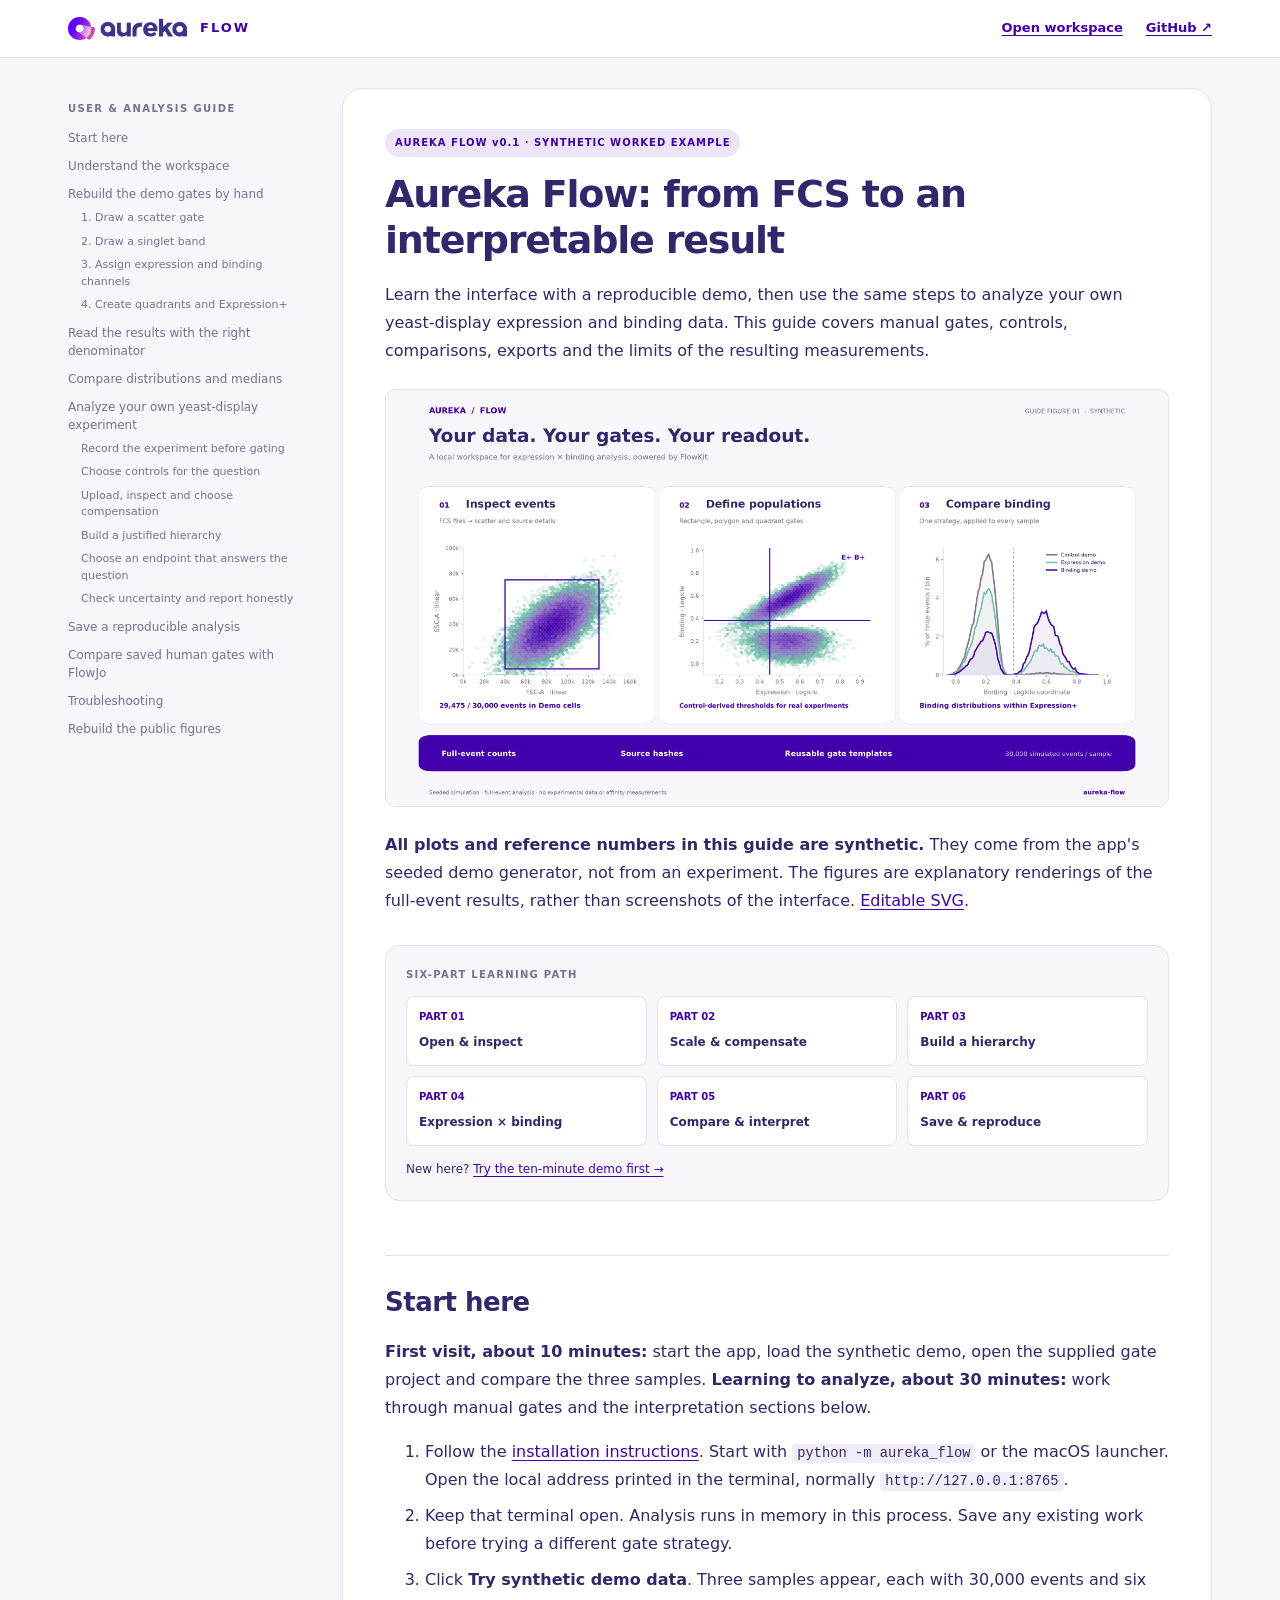
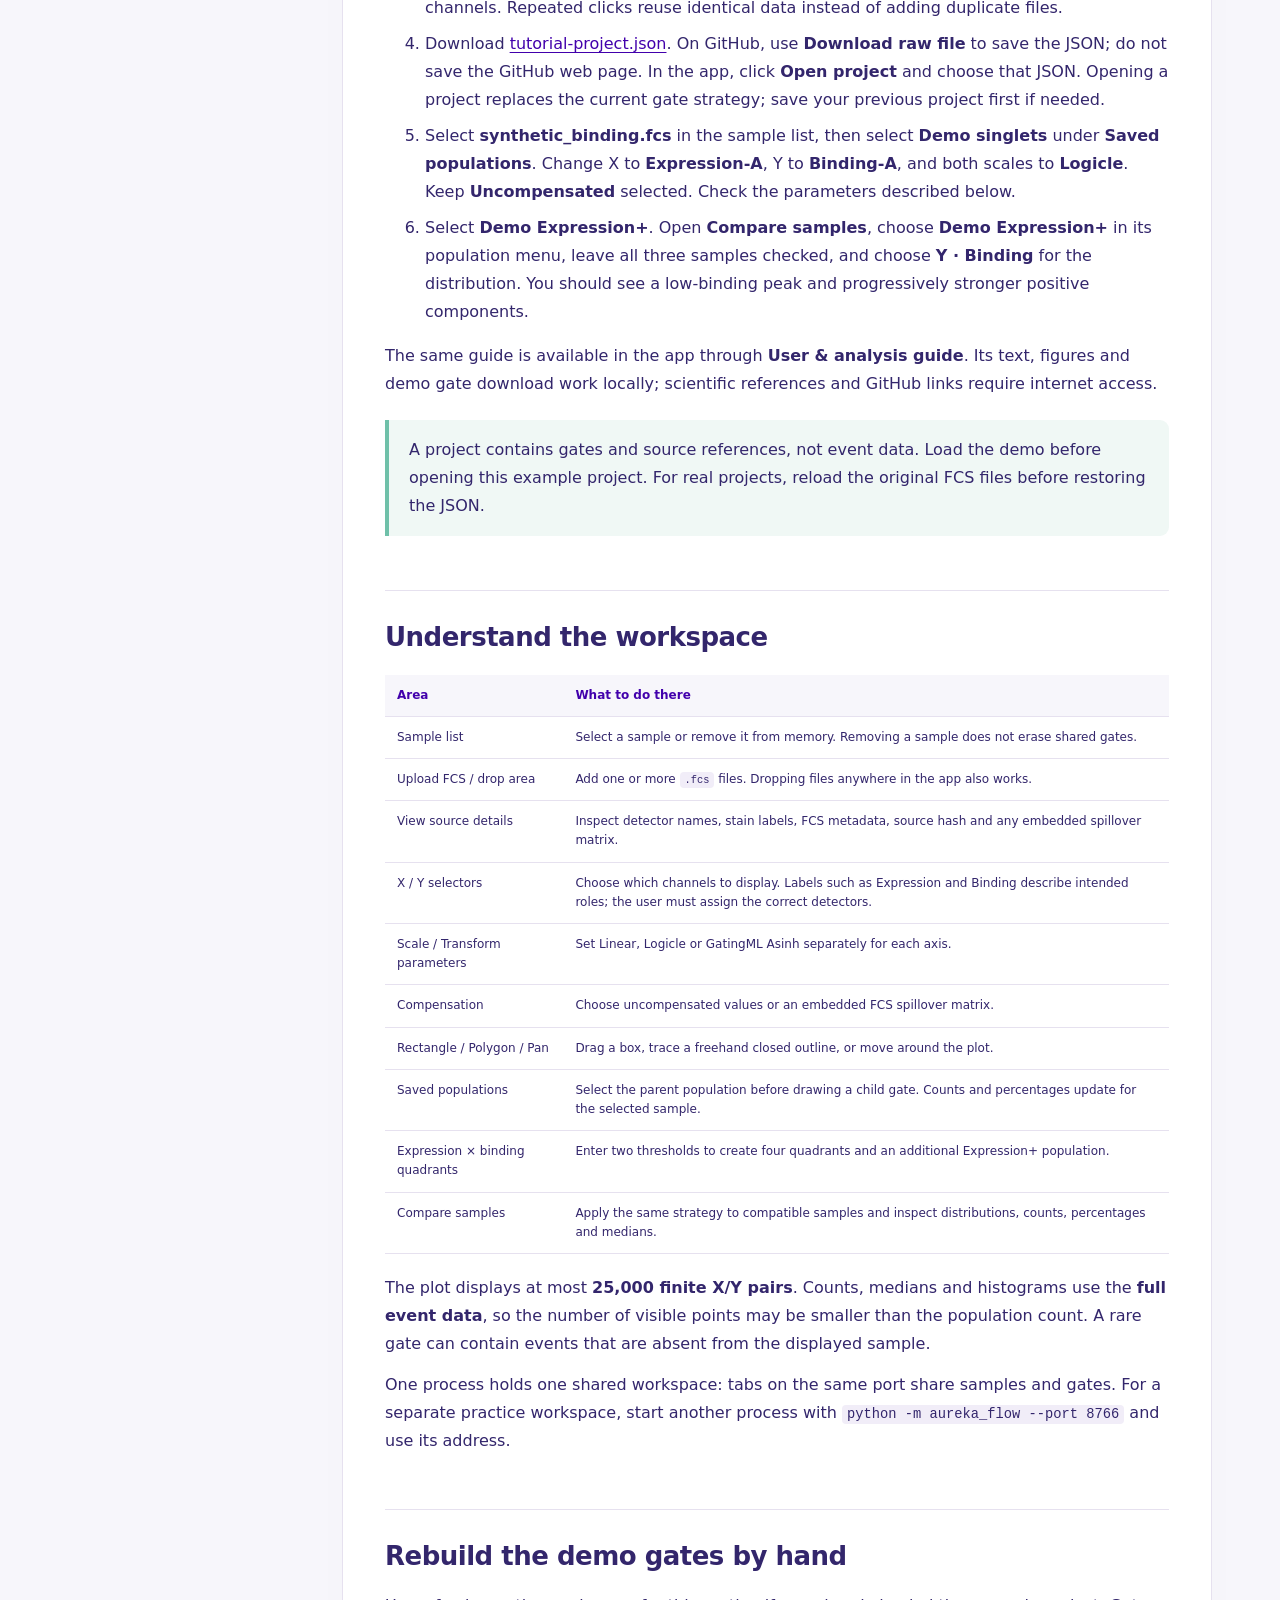
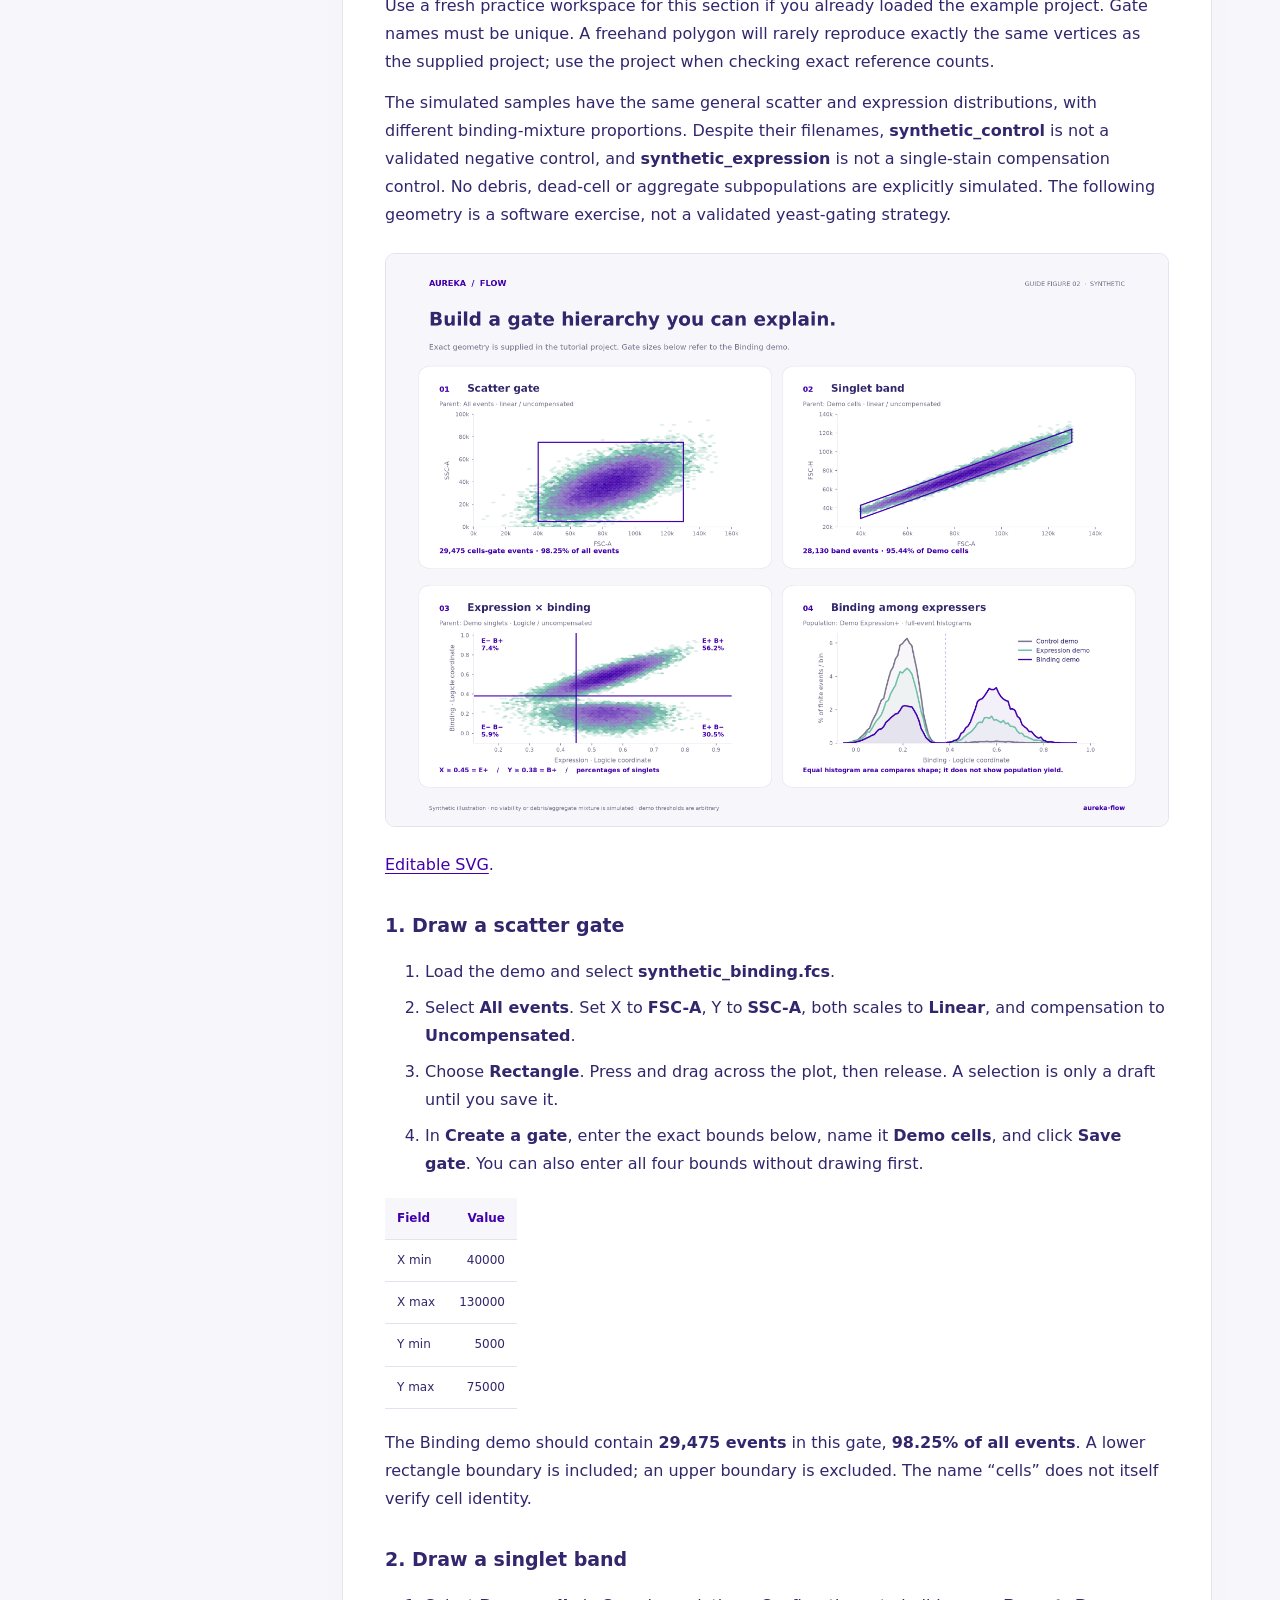
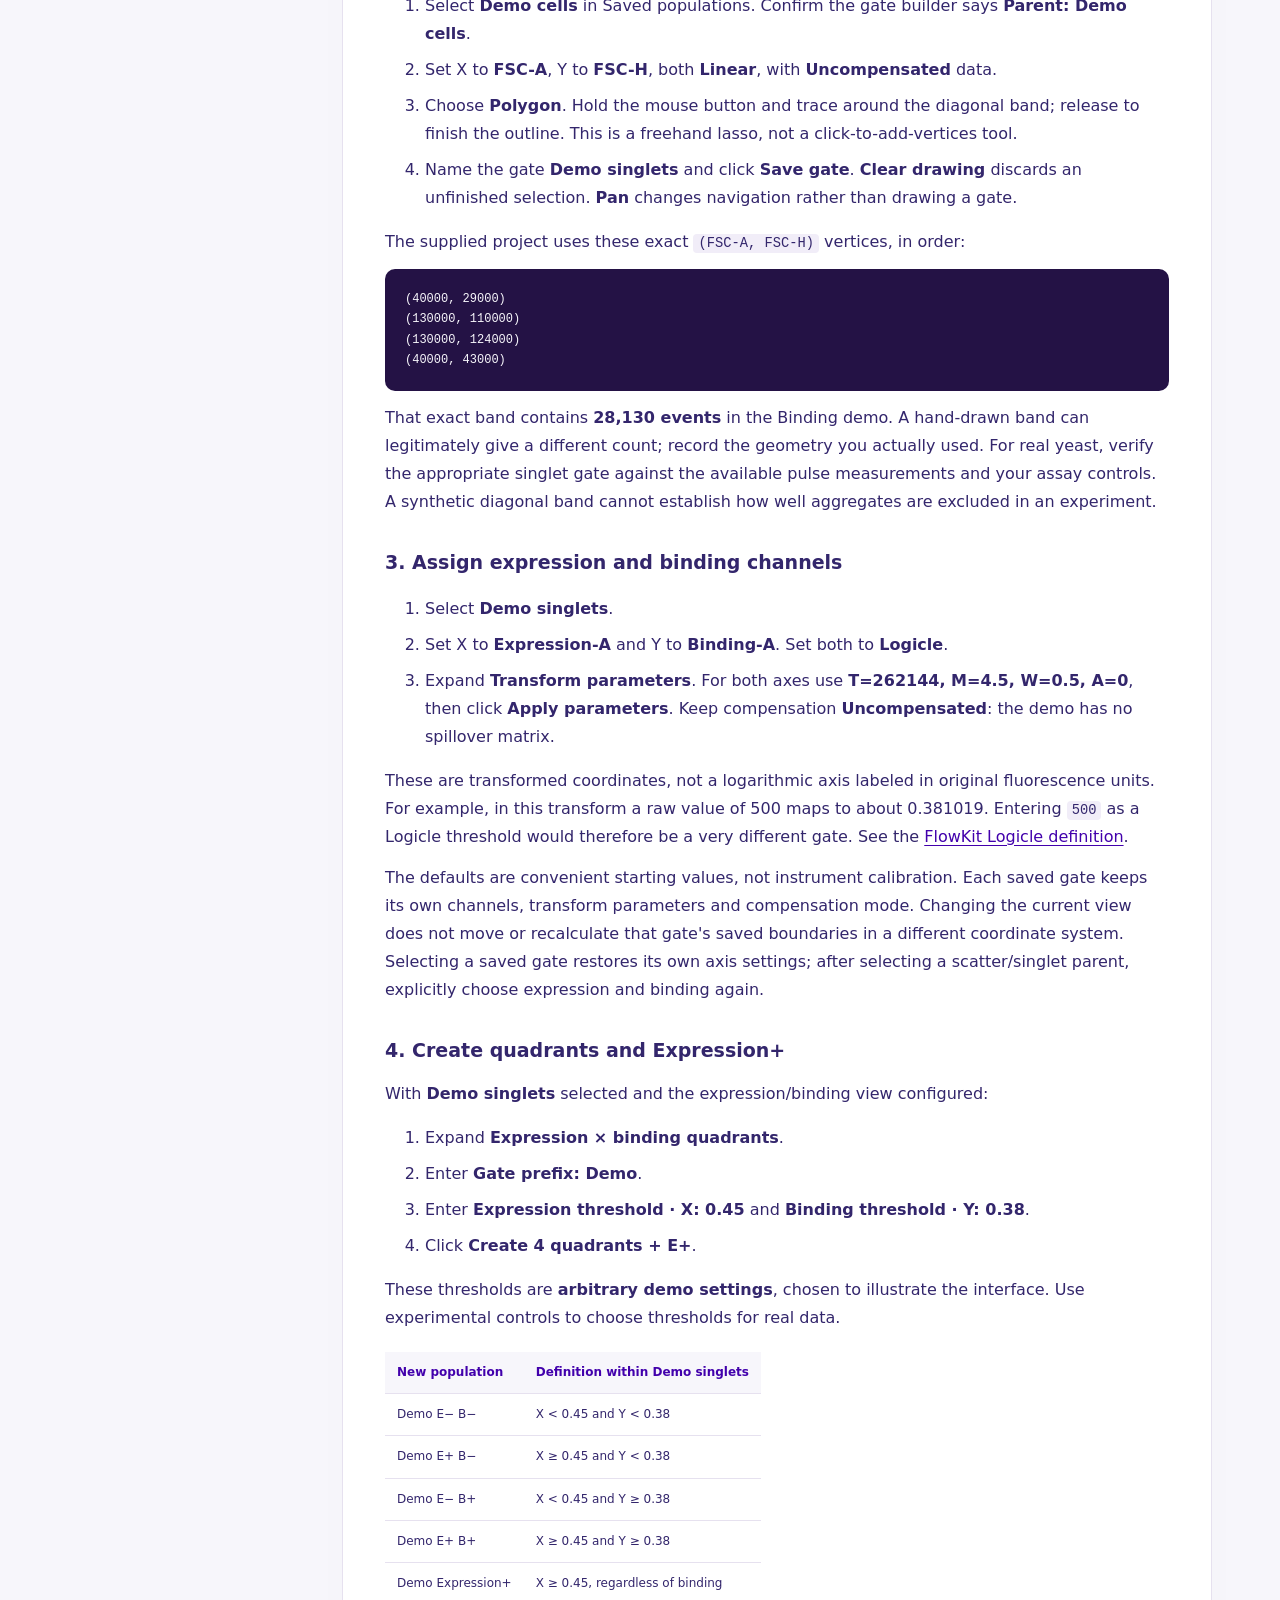
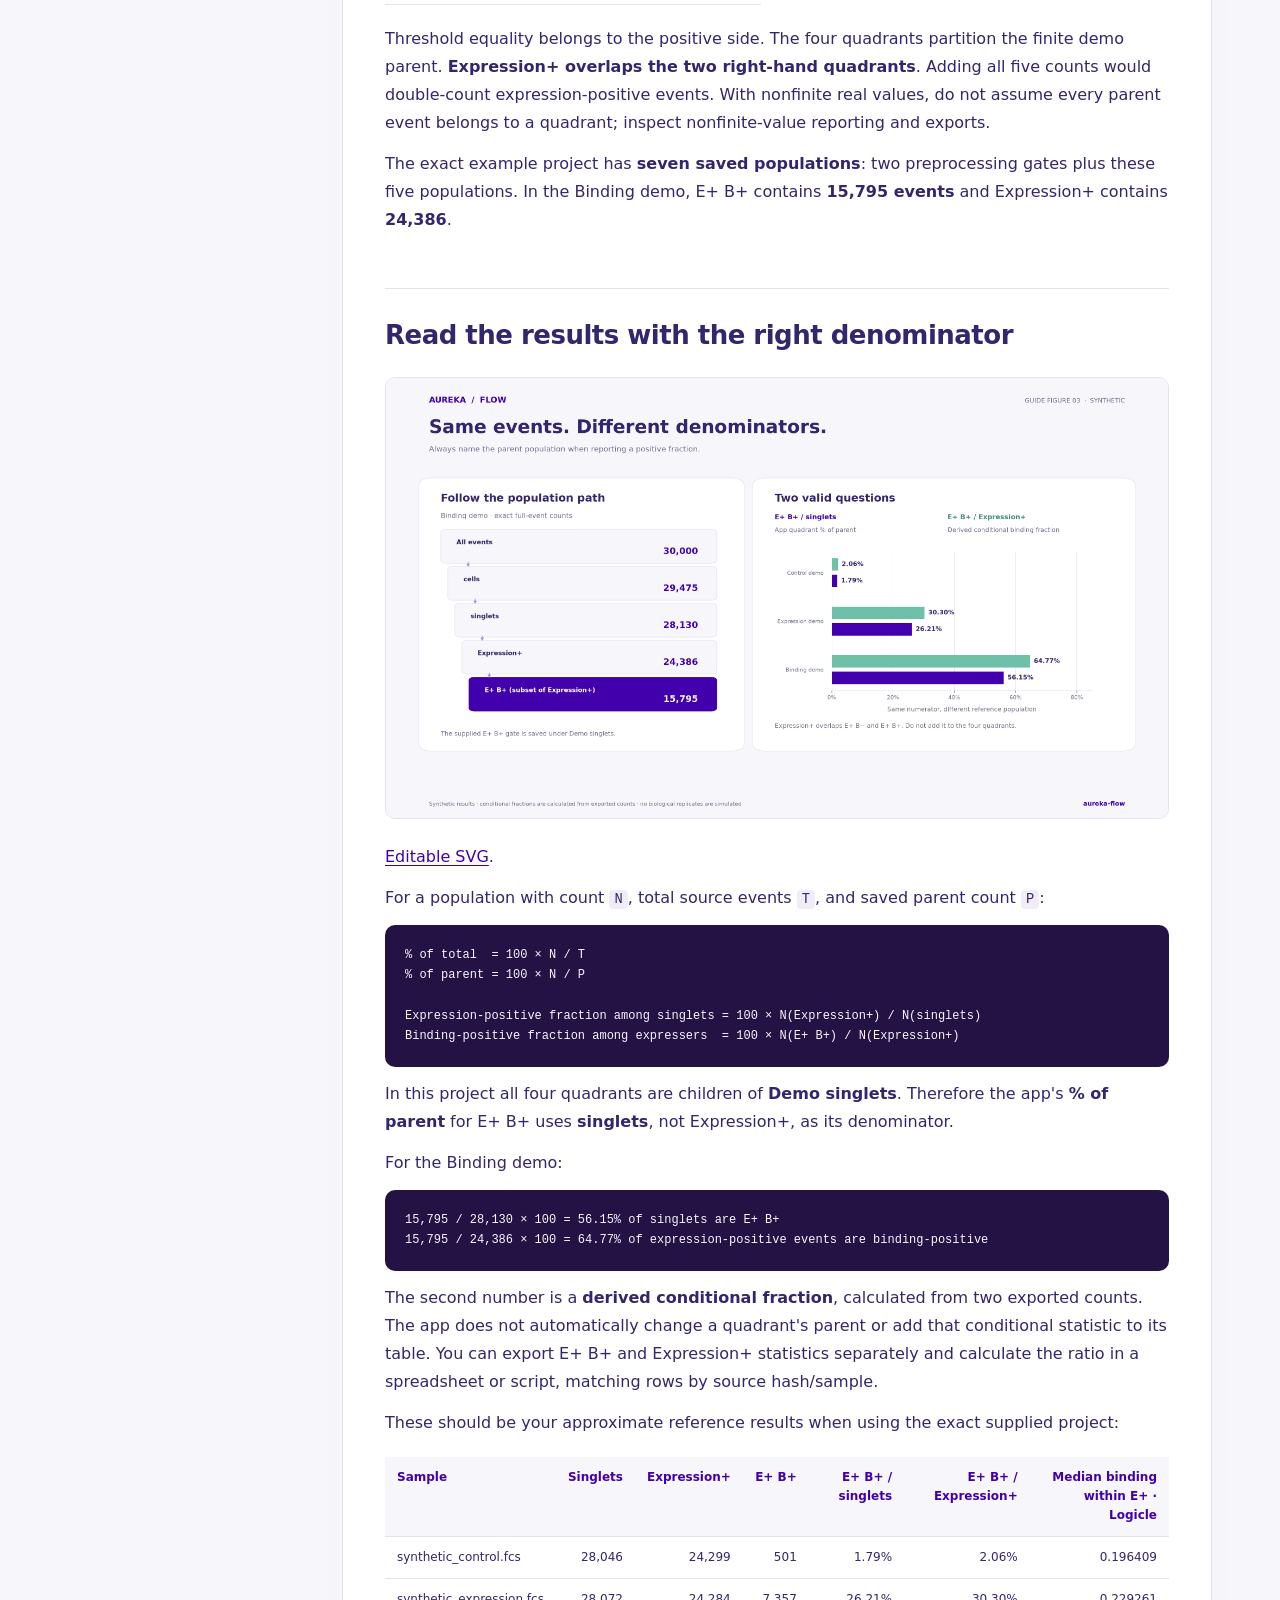
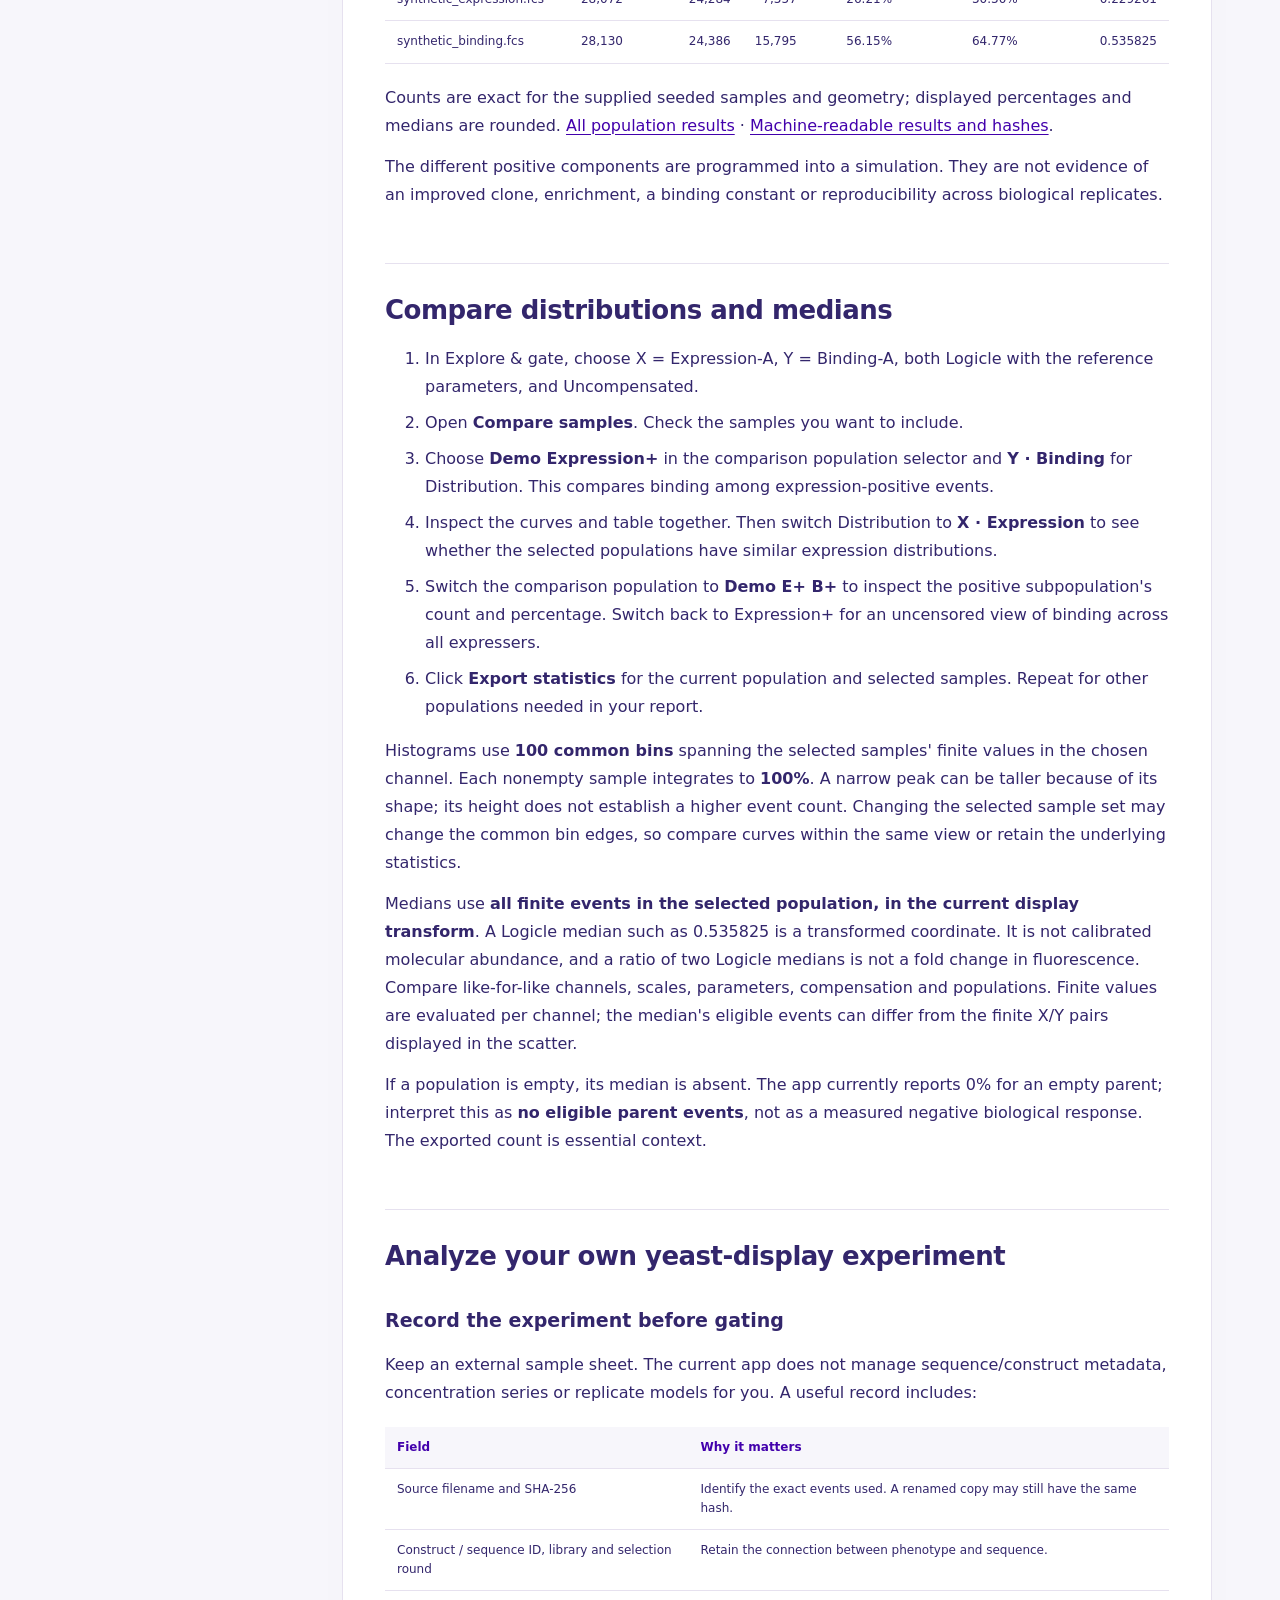
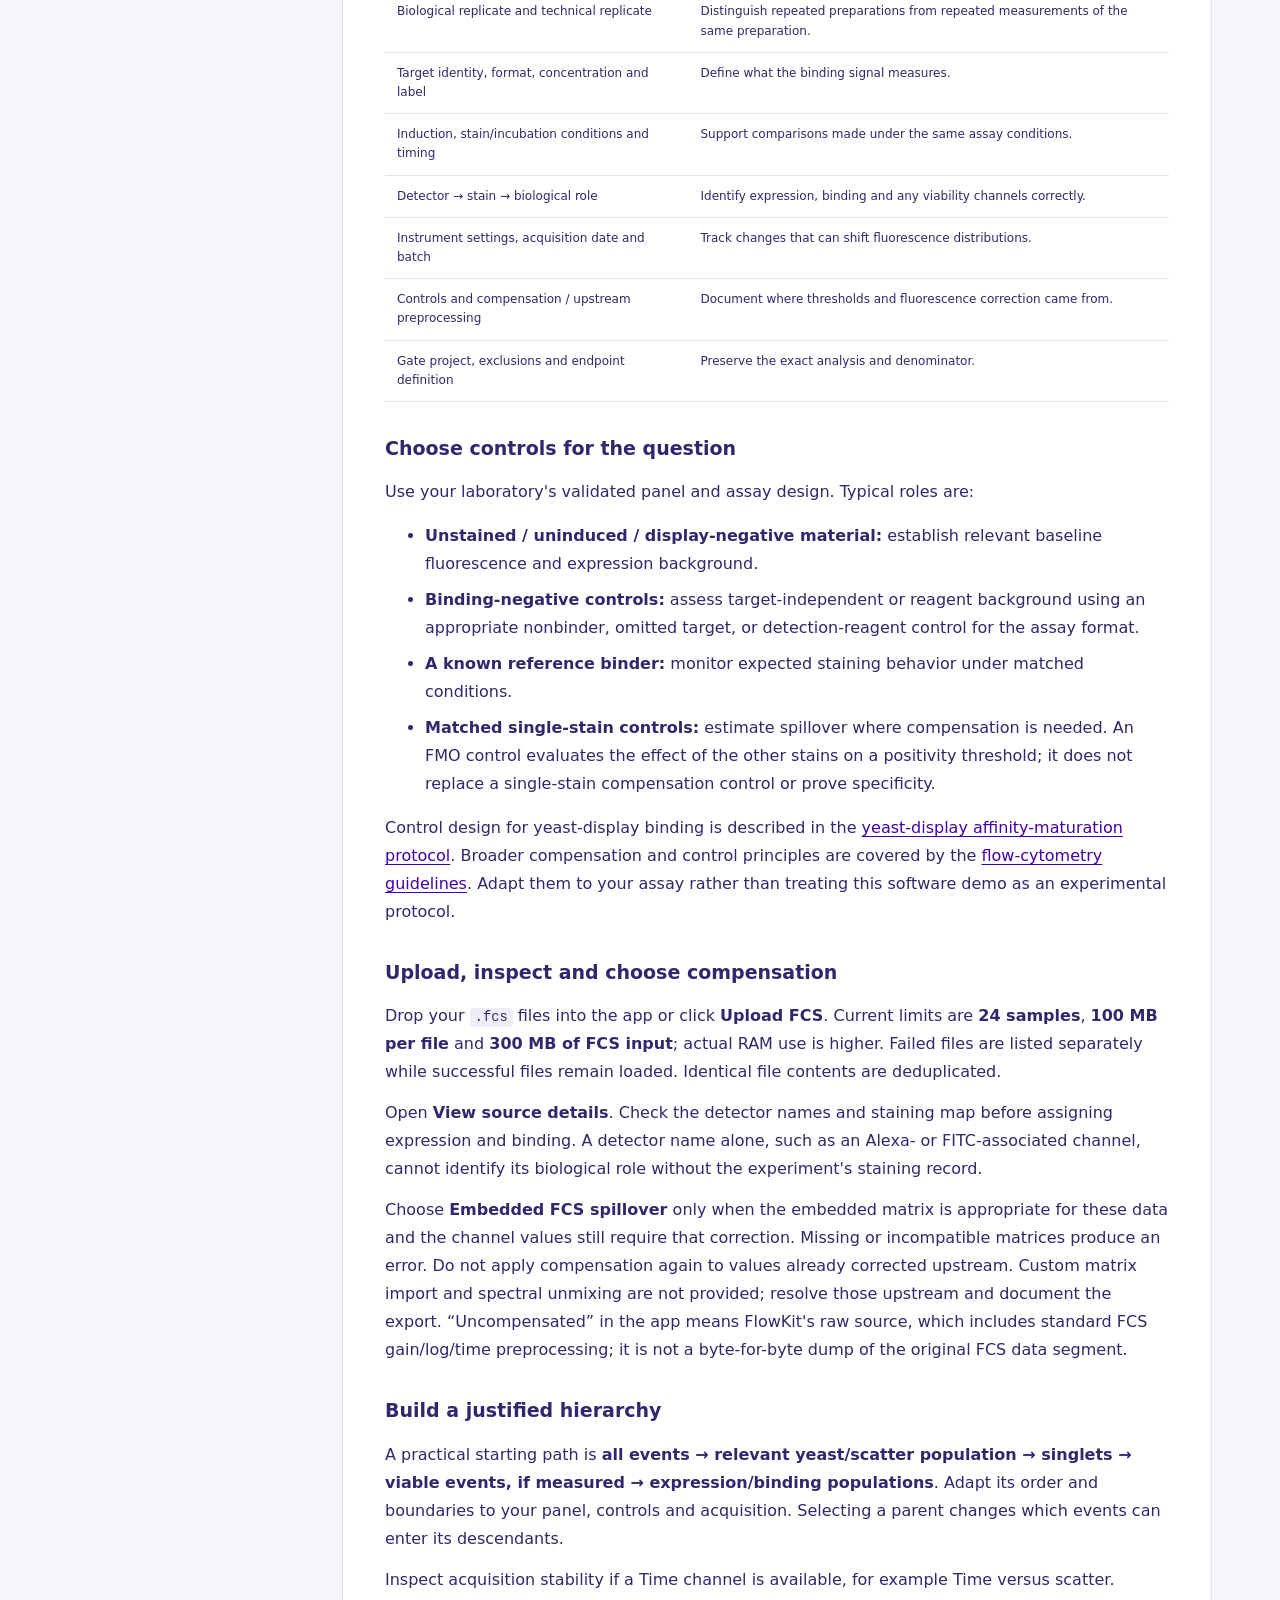
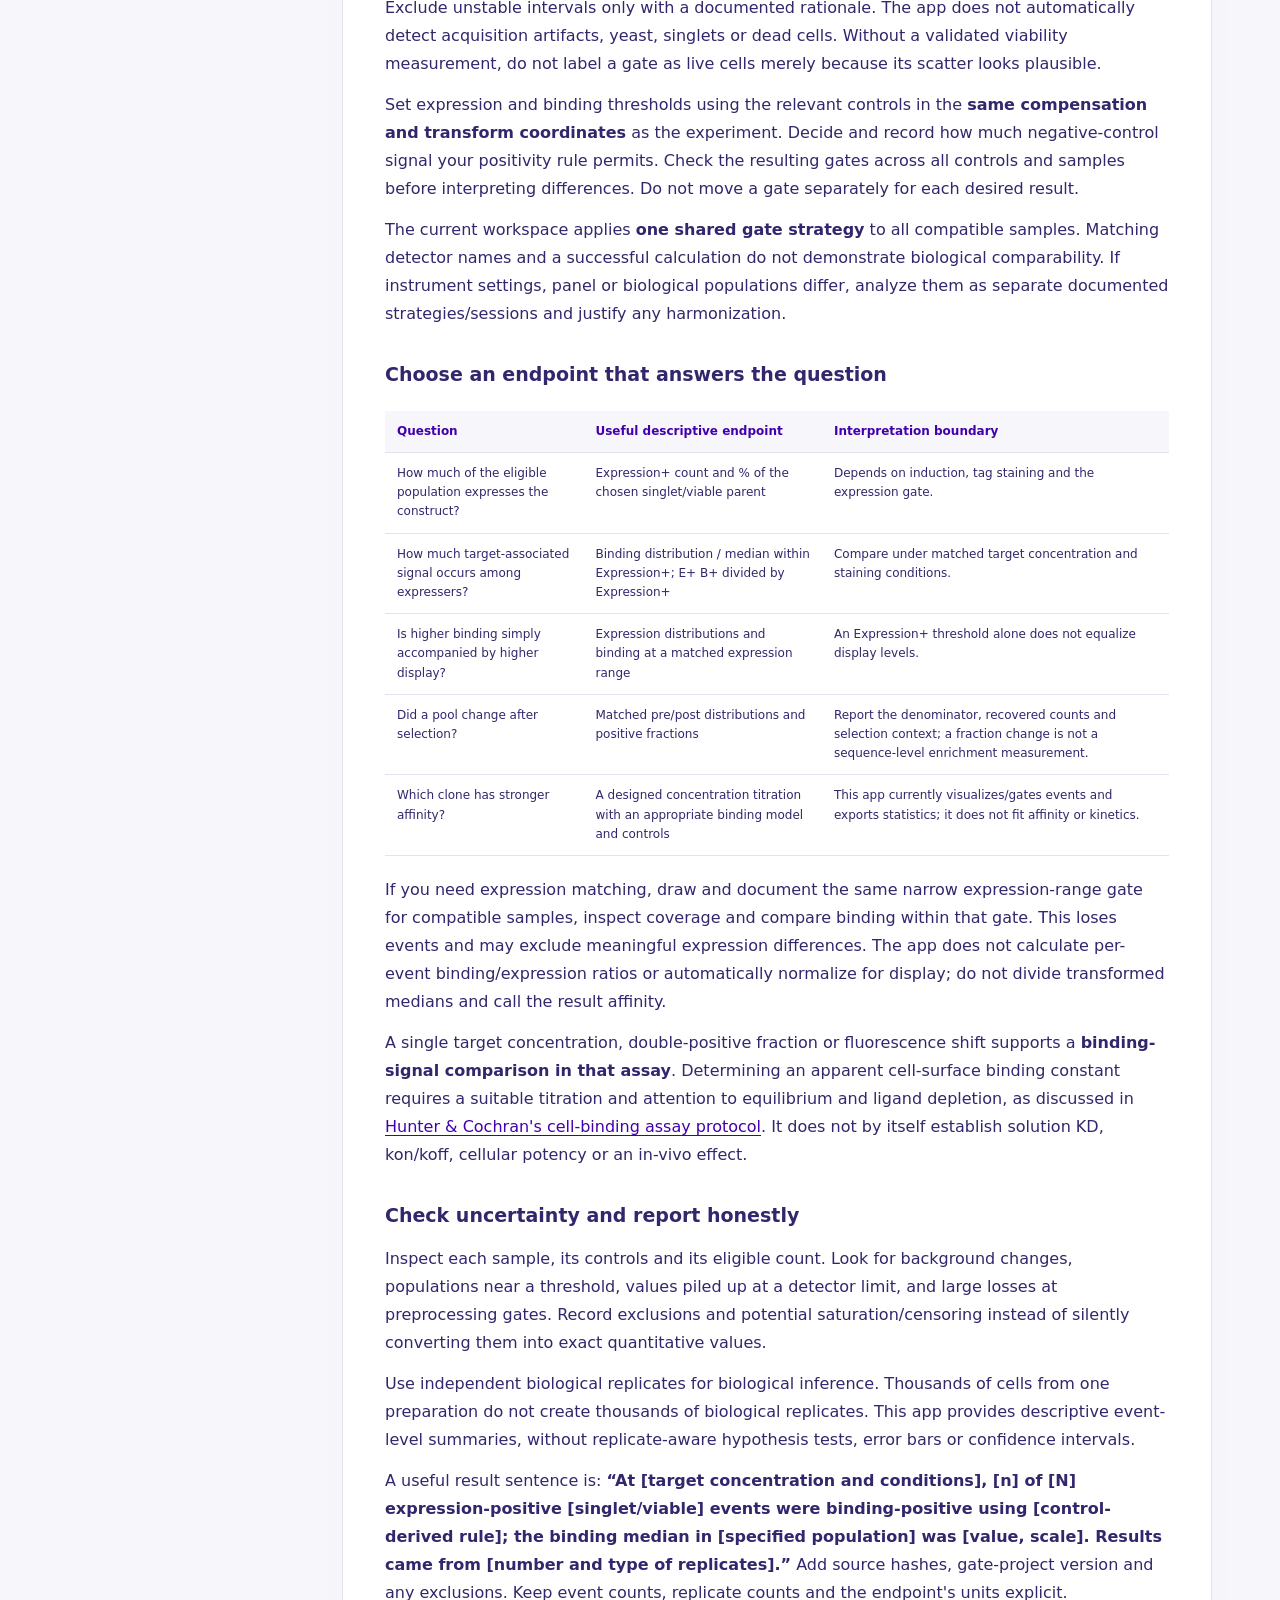
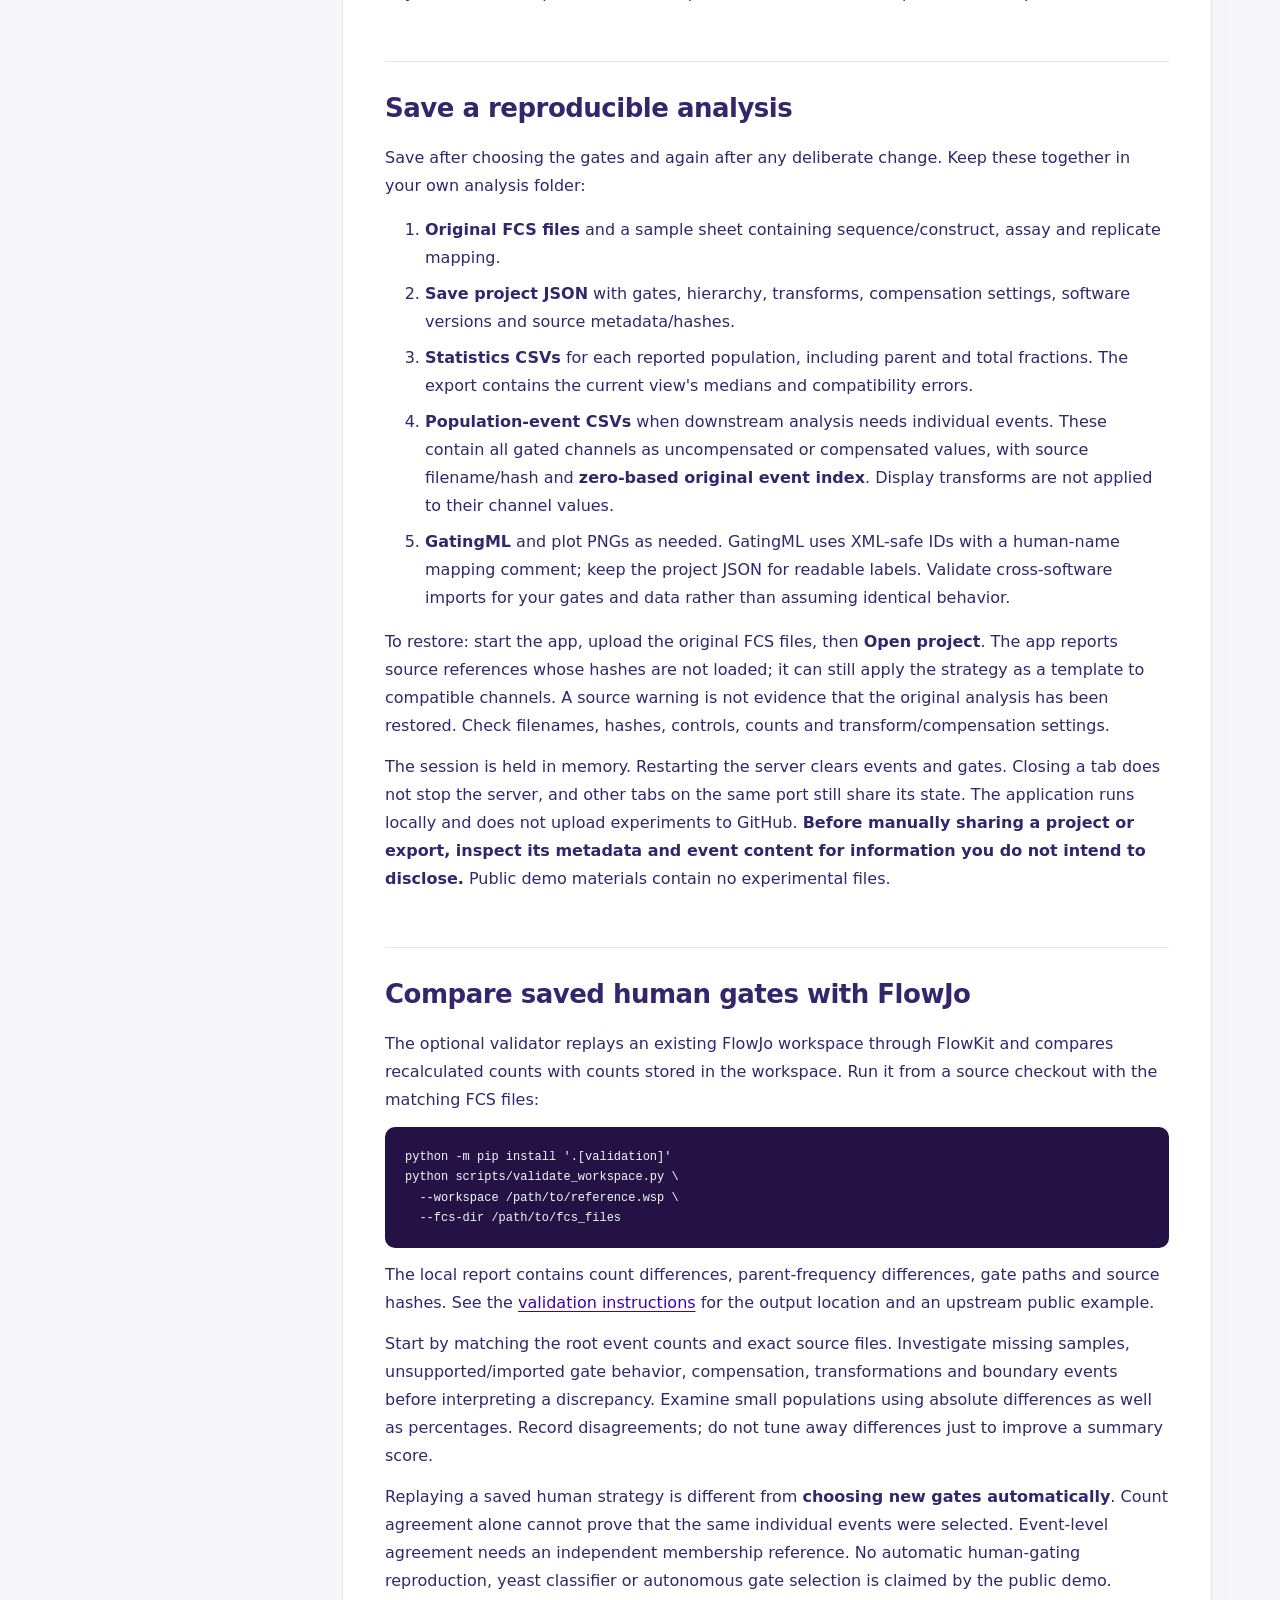
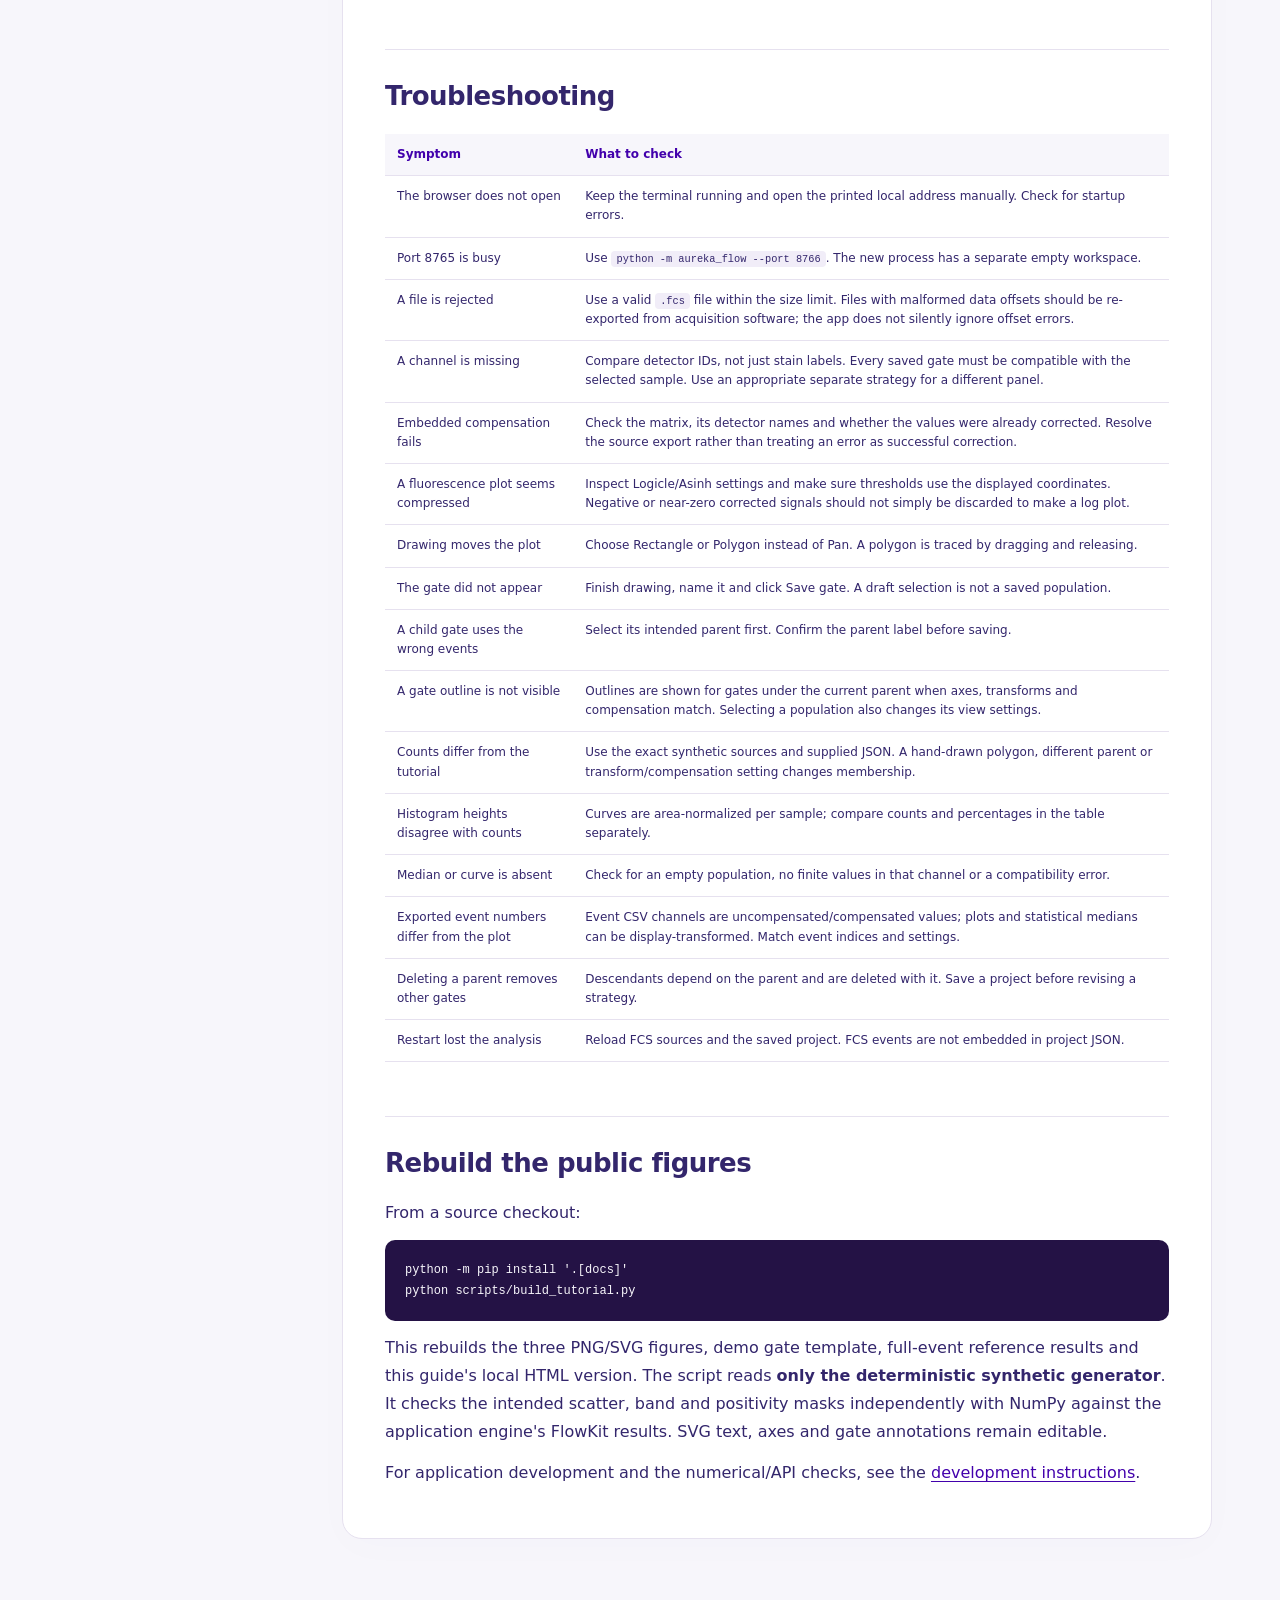
==== commit e76ad140: "Improve documentation navigation and add reproducible analysis example" ====
--- a/aureka_flow/static/guide.html
+++ b/aureka_flow/static/guide.html
@@ -8,8 +8,10 @@
 .header-inner{max-width:1200px;margin:auto;padding:17px 28px;display:flex;align-items:center;justify-content:space-between;gap:20px}.logo{display:flex;align-items:center;gap:13px;text-decoration:none;font-size:13px;font-weight:700;letter-spacing:2px}.logo img{width:119px;height:auto}.header-links{display:flex;gap:23px;font-size:13px;font-weight:600}
 main{max-width:1200px;margin:auto;display:grid;grid-template-columns:230px minmax(0,1fr);gap:44px;padding:30px 28px 75px}aside{position:sticky;top:96px;align-self:start;max-height:calc(100vh - 120px);overflow:auto;font-size:12px;line-height:1.5}aside strong{display:block;font-size:10px;letter-spacing:1.4px;margin:5px 0 13px;color:var(--muted)}aside ul{list-style:none;padding-left:0}aside li{margin:10px 0}aside a{text-decoration:none;color:var(--muted)}aside a:hover{color:var(--purple)}aside li ul{padding-left:13px;font-size:11px}aside li ul li{margin:7px 0}
 article{min-width:0;background:white;border:1px solid var(--line);border-radius:20px;padding:38px 42px;box-shadow:0 8px 40px #33266c04}h1{font-size:38px;line-height:1.2;letter-spacing:-1.2px;margin:0 0 18px}h2{font-size:26px;line-height:1.3;letter-spacing:-.5px;margin:54px 0 18px;border-top:1px solid var(--line);padding-top:30px}h3{font-size:19px;margin:30px 0 10px}h4{font-size:16px;margin:24px 0 8px}p{margin:13px 0}li{margin:8px 0}img{max-width:100%;height:auto}article img{display:block;border-radius:10px;margin:24px auto;border:1px solid var(--line)}blockquote{margin:22px 0;padding:12px 20px;border-left:4px solid var(--mint);background:#f0f8f5;border-radius:0 9px 9px 0}blockquote p{margin:4px 0}pre{overflow-x:auto;background:#241245;color:#f7f6fb;padding:20px;border-radius:10px;font-size:12px;line-height:1.7}code{font:0.86em/1.6 ui-monospace,SFMono-Regular,Consolas,monospace;background:#f1edf8;padding:2px 5px;border-radius:4px}pre code{background:none;padding:0;font-size:inherit;color:inherit}table{border-collapse:collapse;width:100%;font-size:12px;line-height:1.6;display:block;overflow-x:auto;margin:20px 0}th,td{padding:11px 12px;border-bottom:1px solid var(--line);text-align:left;vertical-align:top}th{background:var(--bg);color:var(--purple)}.badge{display:inline-block;background:#ede6f8;color:var(--purple);font-size:10px;font-weight:700;letter-spacing:1px;padding:5px 10px;border-radius:20px;margin-bottom:15px}footer{max-width:1200px;margin:auto;padding:0 28px 35px;color:var(--muted);font-size:12px}
+.learning-path{margin:30px 0;padding:20px;background:var(--bg);border:1px solid var(--line);border-radius:14px}.learning-label{font-size:10px;font-weight:700;letter-spacing:1.3px;color:var(--muted);margin:0 0 13px}.lesson-grid{display:grid;grid-template-columns:repeat(3,minmax(0,1fr));gap:10px}.lesson{display:block;text-decoration:none;background:white;border:1px solid var(--line);border-radius:8px;padding:12px;line-height:1.5}.lesson:hover{border-color:var(--purple);box-shadow:0 3px 12px #4200ac08}.lesson span{font-size:10px;color:var(--purple);font-weight:700;display:block;margin-bottom:5px}.lesson b{font-size:12px;color:var(--ink)}.learning-path>p:last-child{font-size:12px;margin:13px 0 0}
 @media(max-width:900px){main{grid-template-columns:1fr;padding:20px 16px 50px;gap:15px}aside{position:static;max-height:none;background:white;padding:16px 22px;border:1px solid var(--line);border-radius:12px}aside ul{columns:2}aside li ul{display:none}article{padding:27px 22px}h1{font-size:32px}.header-inner{padding:15px 18px}.header-links{gap:15px;font-size:12px}}
 @media(max-width:500px){body{font-size:14px}aside ul{columns:1}.header-links a:first-child{display:none}.logo img{width:94px}h2{font-size:23px}h1{font-size:29px}article{padding:23px 18px}th,td{padding:9px}}
+@media(max-width:600px){.lesson-grid{grid-template-columns:repeat(2,minmax(0,1fr))}.learning-path{padding:14px}}
 @media print{header,aside{display:none}main{display:block;padding:0}article{border:0;padding:0;box-shadow:none}body{font-size:11px;background:white}h2{break-before:auto}img,table,pre,blockquote{break-inside:avoid}h1,h2,h3{break-after:avoid}a{color:var(--ink)}footer{display:none}}
 </style></head>
 <body><header><div class="header-inner"><a class="logo" href="/"><img src="assets/aureka-logo.png" alt="aureka"><span>FLOW</span></a>
@@ -46,6 +48,7 @@
 <p>Learn the interface with a reproducible demo, then use the same steps to analyze your own yeast-display expression and binding data. This guide covers manual gates, controls, comparisons, exports and the limits of the resulting measurements.</p>
 <p><img alt="Aureka Flow overview: inspect simulated events, define populations and compare binding within expression-positive events." src="assets/tutorial-overview.png" /></p>
 <p><strong>All plots and reference numbers in this guide are synthetic.</strong> They come from the app's seeded demo generator, not from an experiment. The figures are explanatory renderings of the full-event results, rather than screenshots of the interface. <a href="assets/tutorial-overview.svg">Editable SVG</a>.</p>
+<section class="learning-path" aria-label="Six-part learning path"><p class="learning-label">SIX-PART LEARNING PATH</p><div class="lesson-grid"><a class="lesson" href="#understand-the-workspace"><span>PART 01</span><b>Open & inspect</b></a><a class="lesson" href="#3-assign-expression-and-binding-channels"><span>PART 02</span><b>Scale & compensate</b></a><a class="lesson" href="#rebuild-the-demo-gates-by-hand"><span>PART 03</span><b>Build a hierarchy</b></a><a class="lesson" href="#4-create-quadrants-and-expression"><span>PART 04</span><b>Expression × binding</b></a><a class="lesson" href="#compare-distributions-and-medians"><span>PART 05</span><b>Compare & interpret</b></a><a class="lesson" href="#save-a-reproducible-analysis"><span>PART 06</span><b>Save & reproduce</b></a></div><p>New here? <a href="#start-here">Try the ten-minute demo first →</a></p></section>
 <h2 id="start-here">Start here</h2>
 <p><strong>First visit, about 10 minutes:</strong> start the app, load the synthetic demo, open the supplied gate project and compare the three samples. <strong>Learning to analyze, about 30 minutes:</strong> work through manual gates and the interpretation sections below.</p>
 <ol>
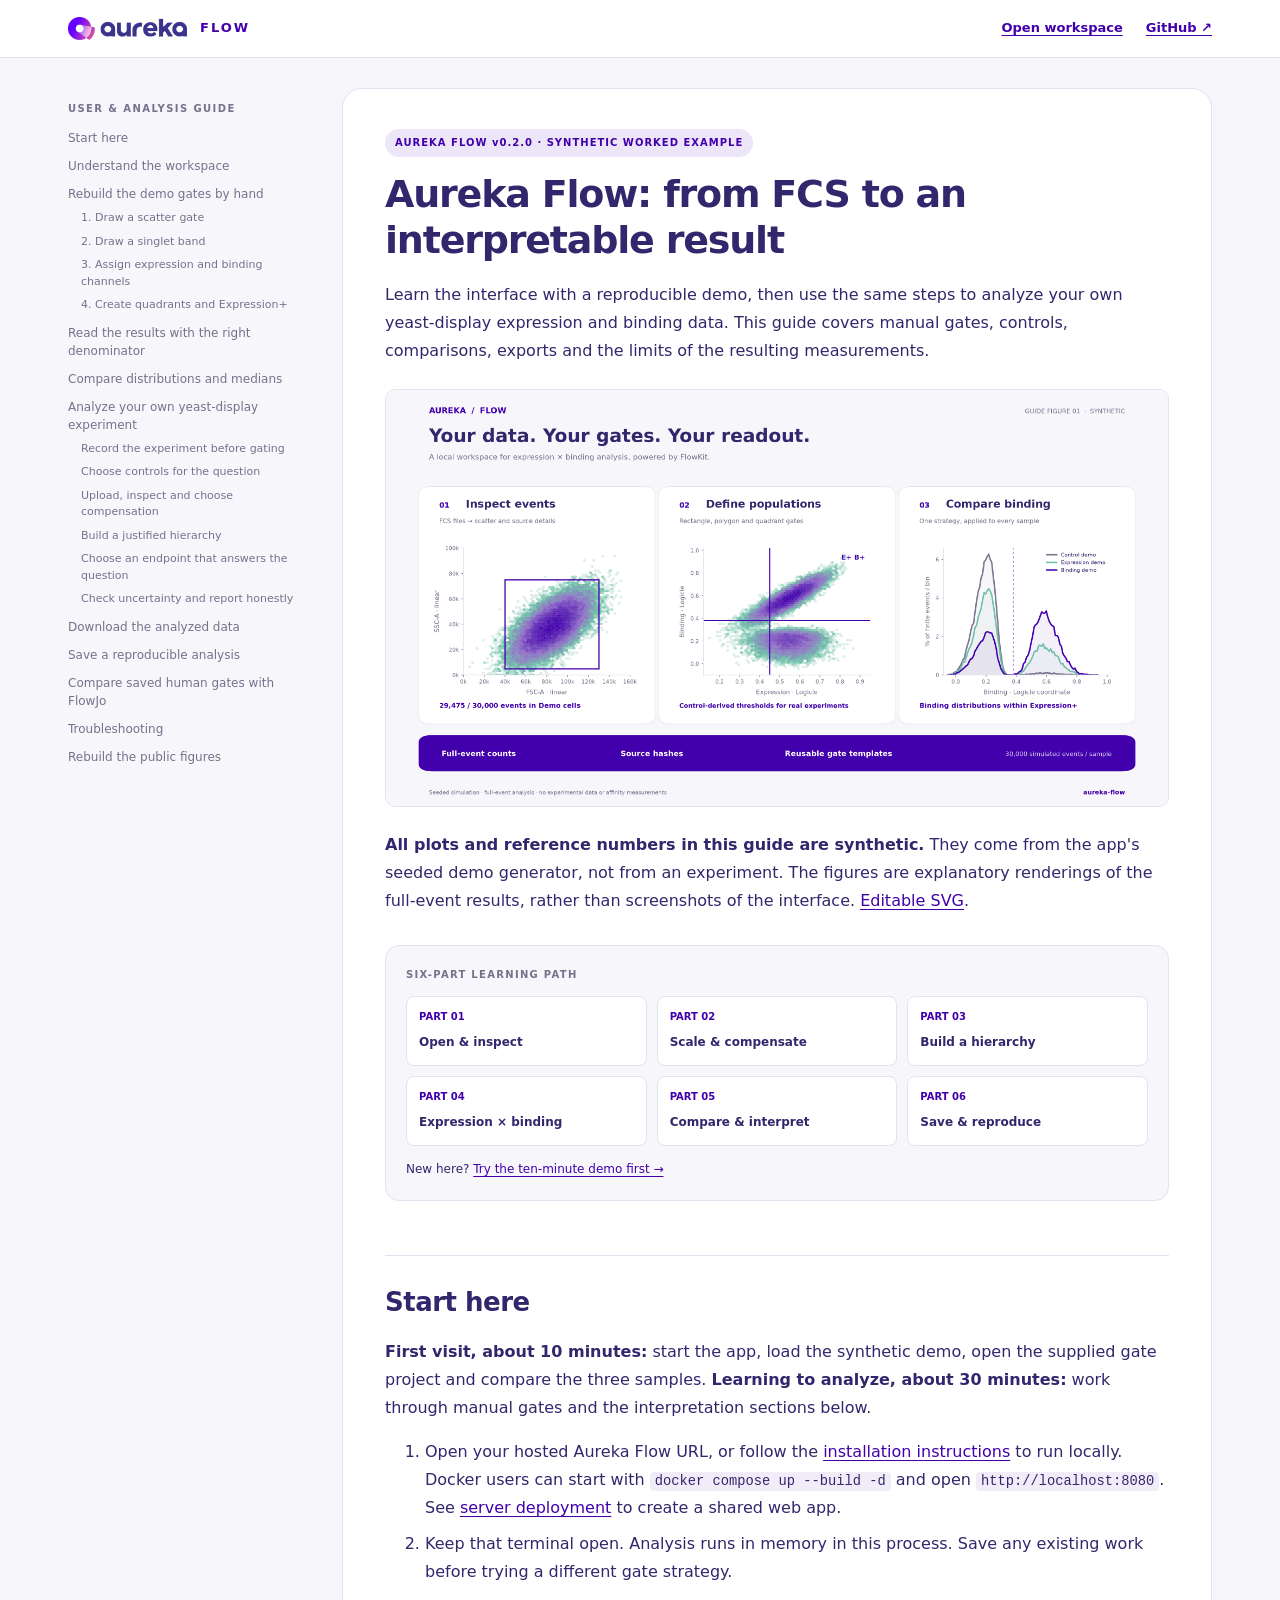
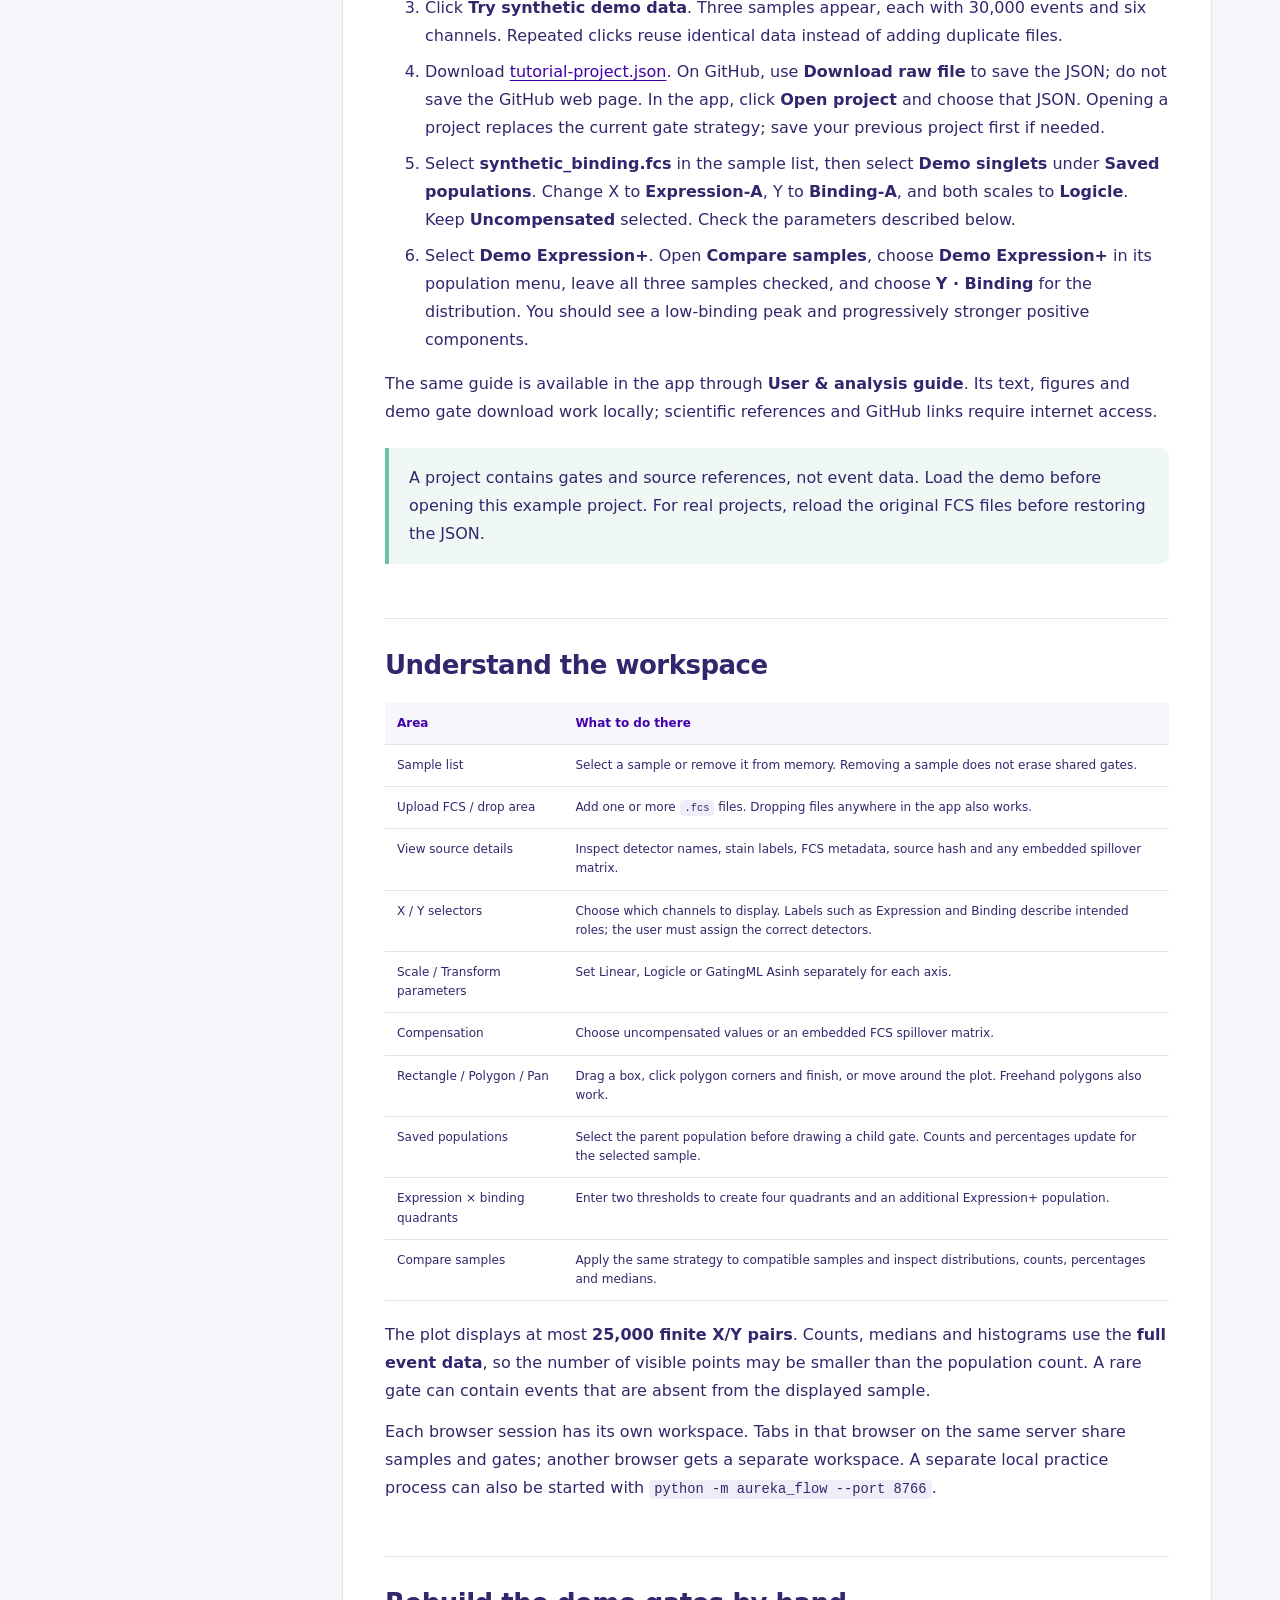
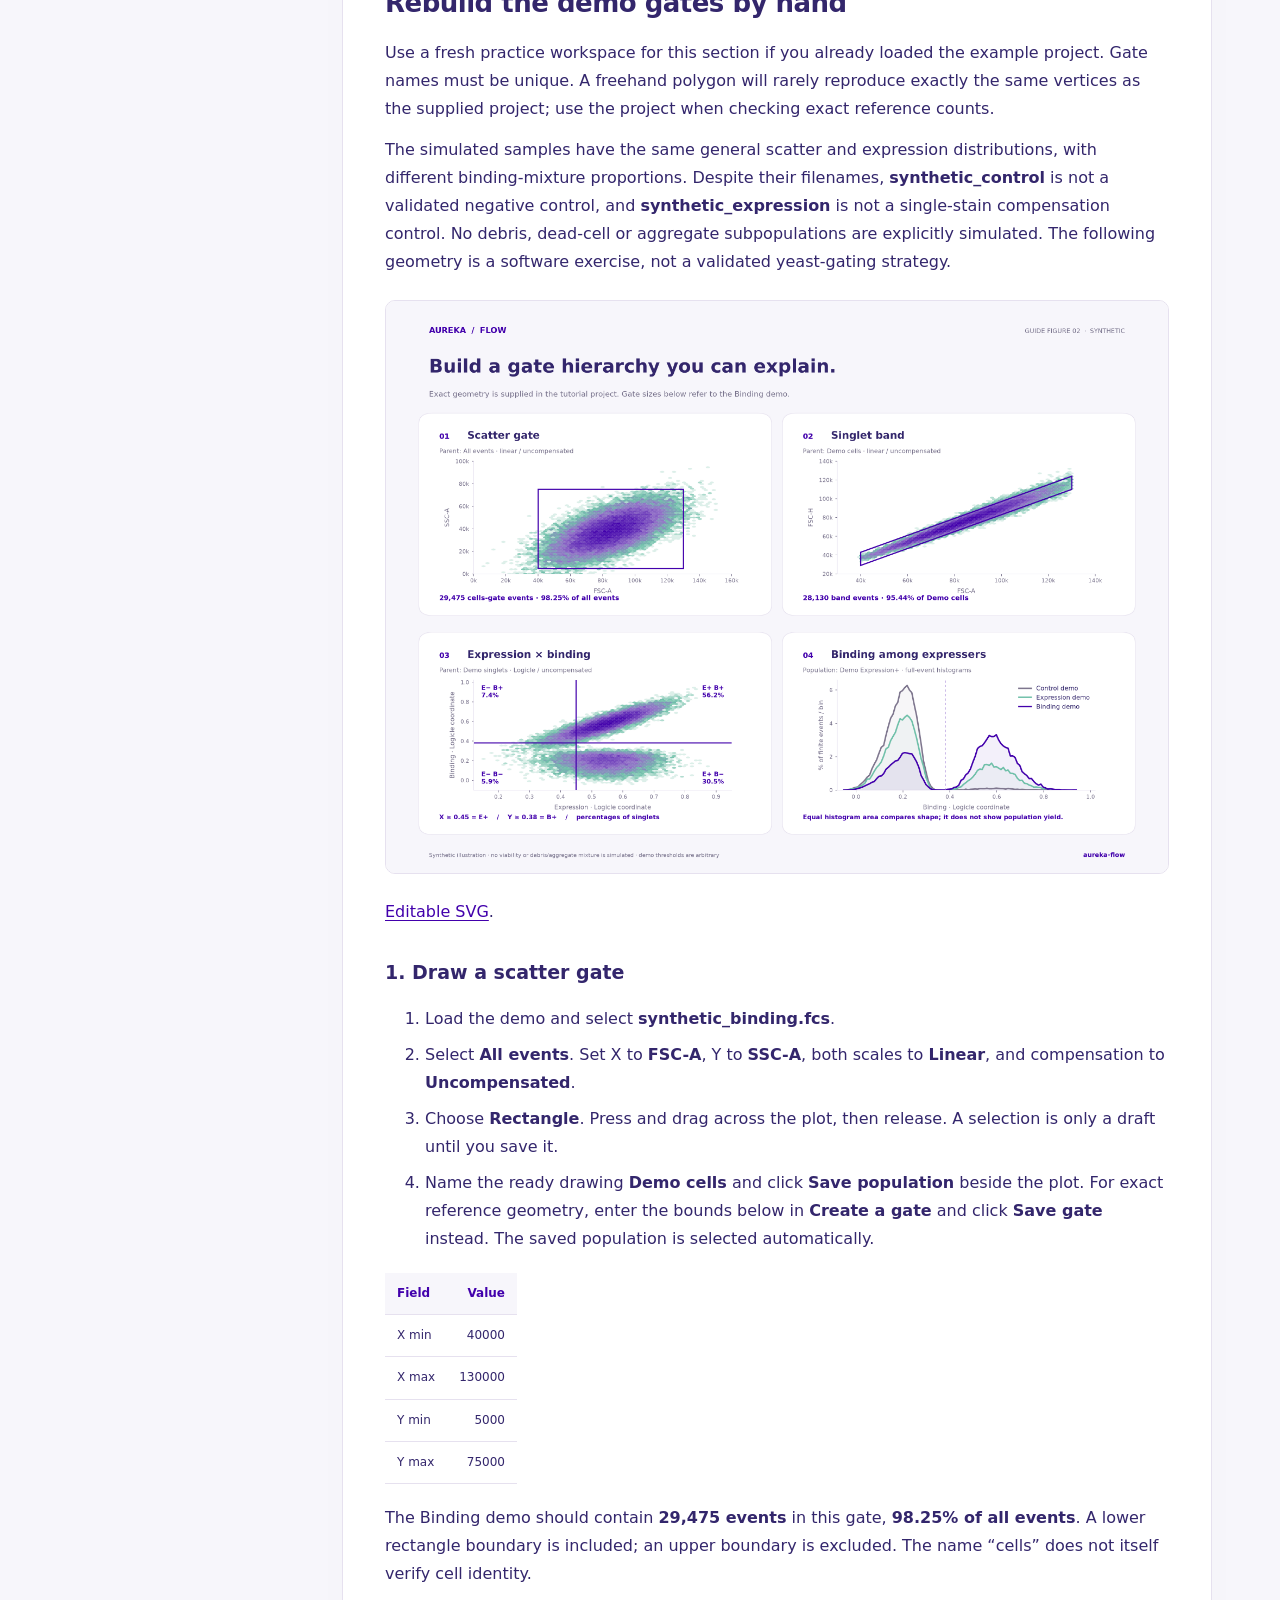
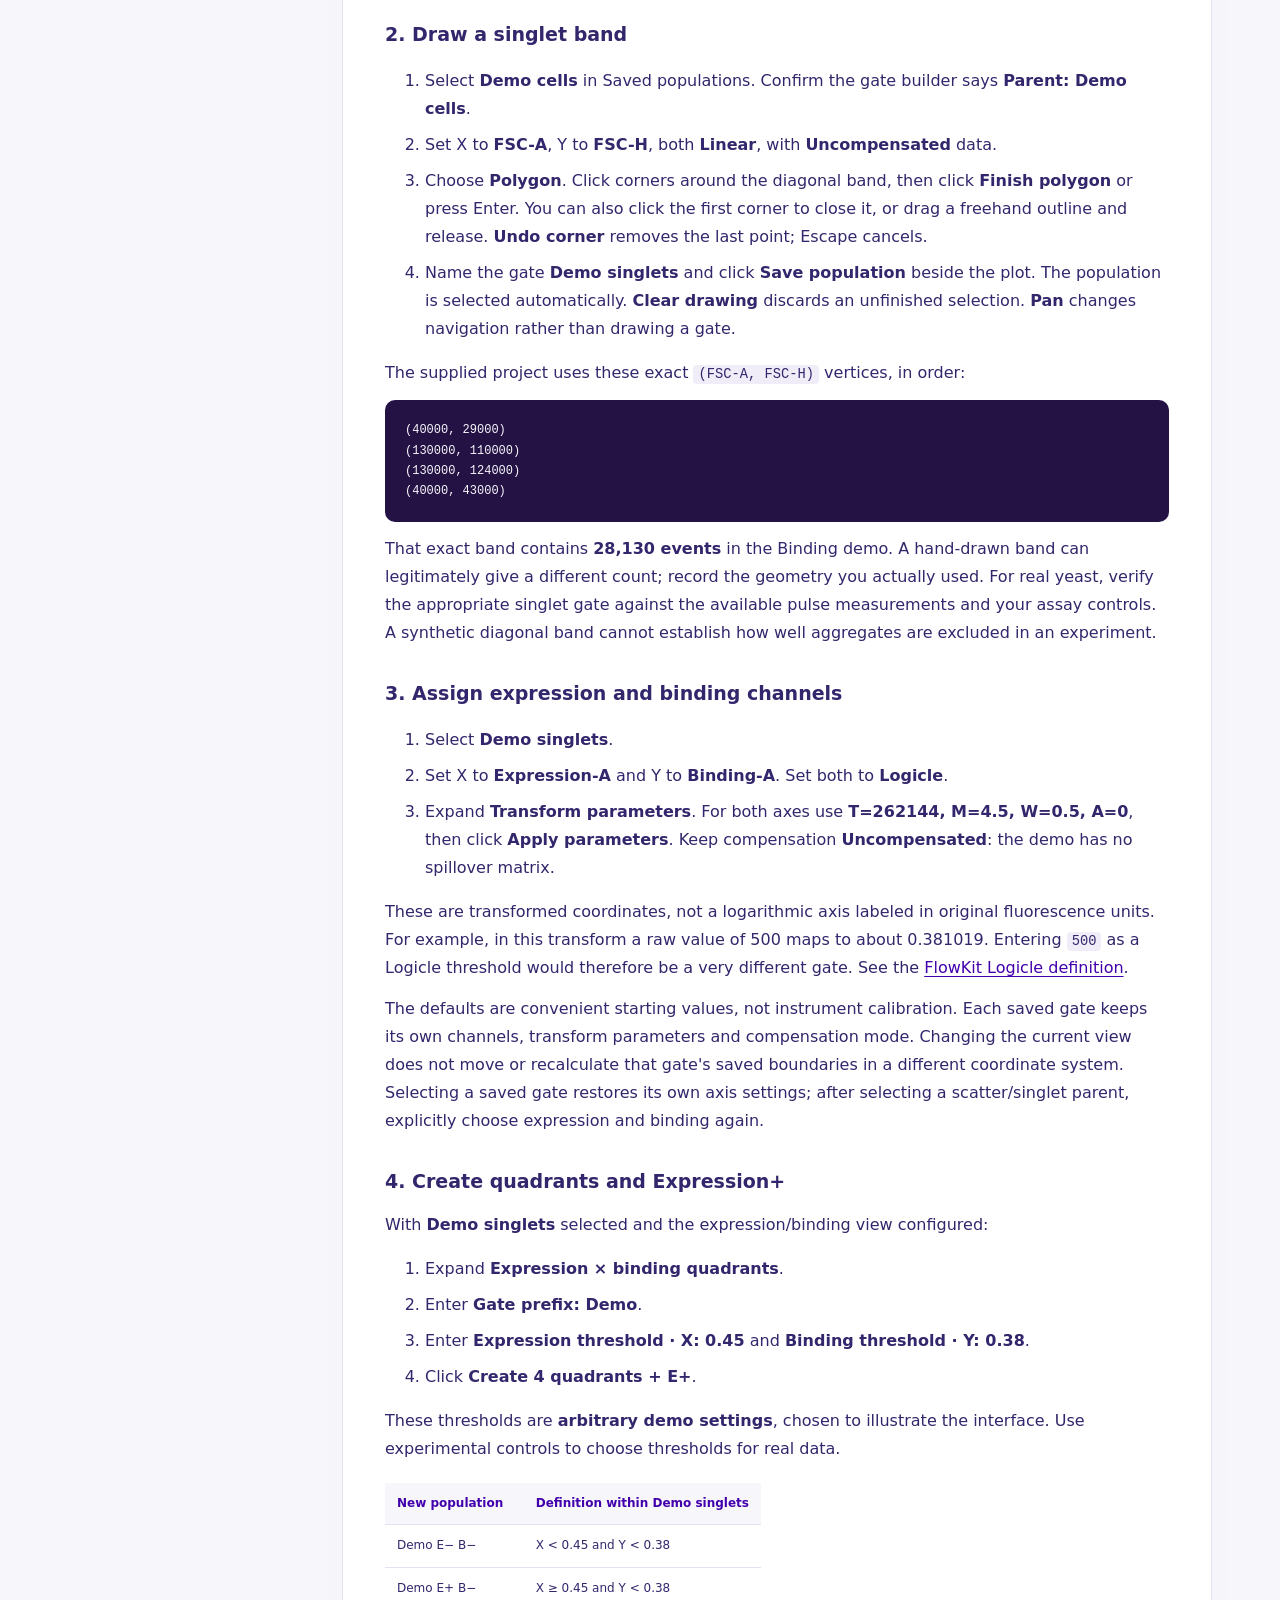
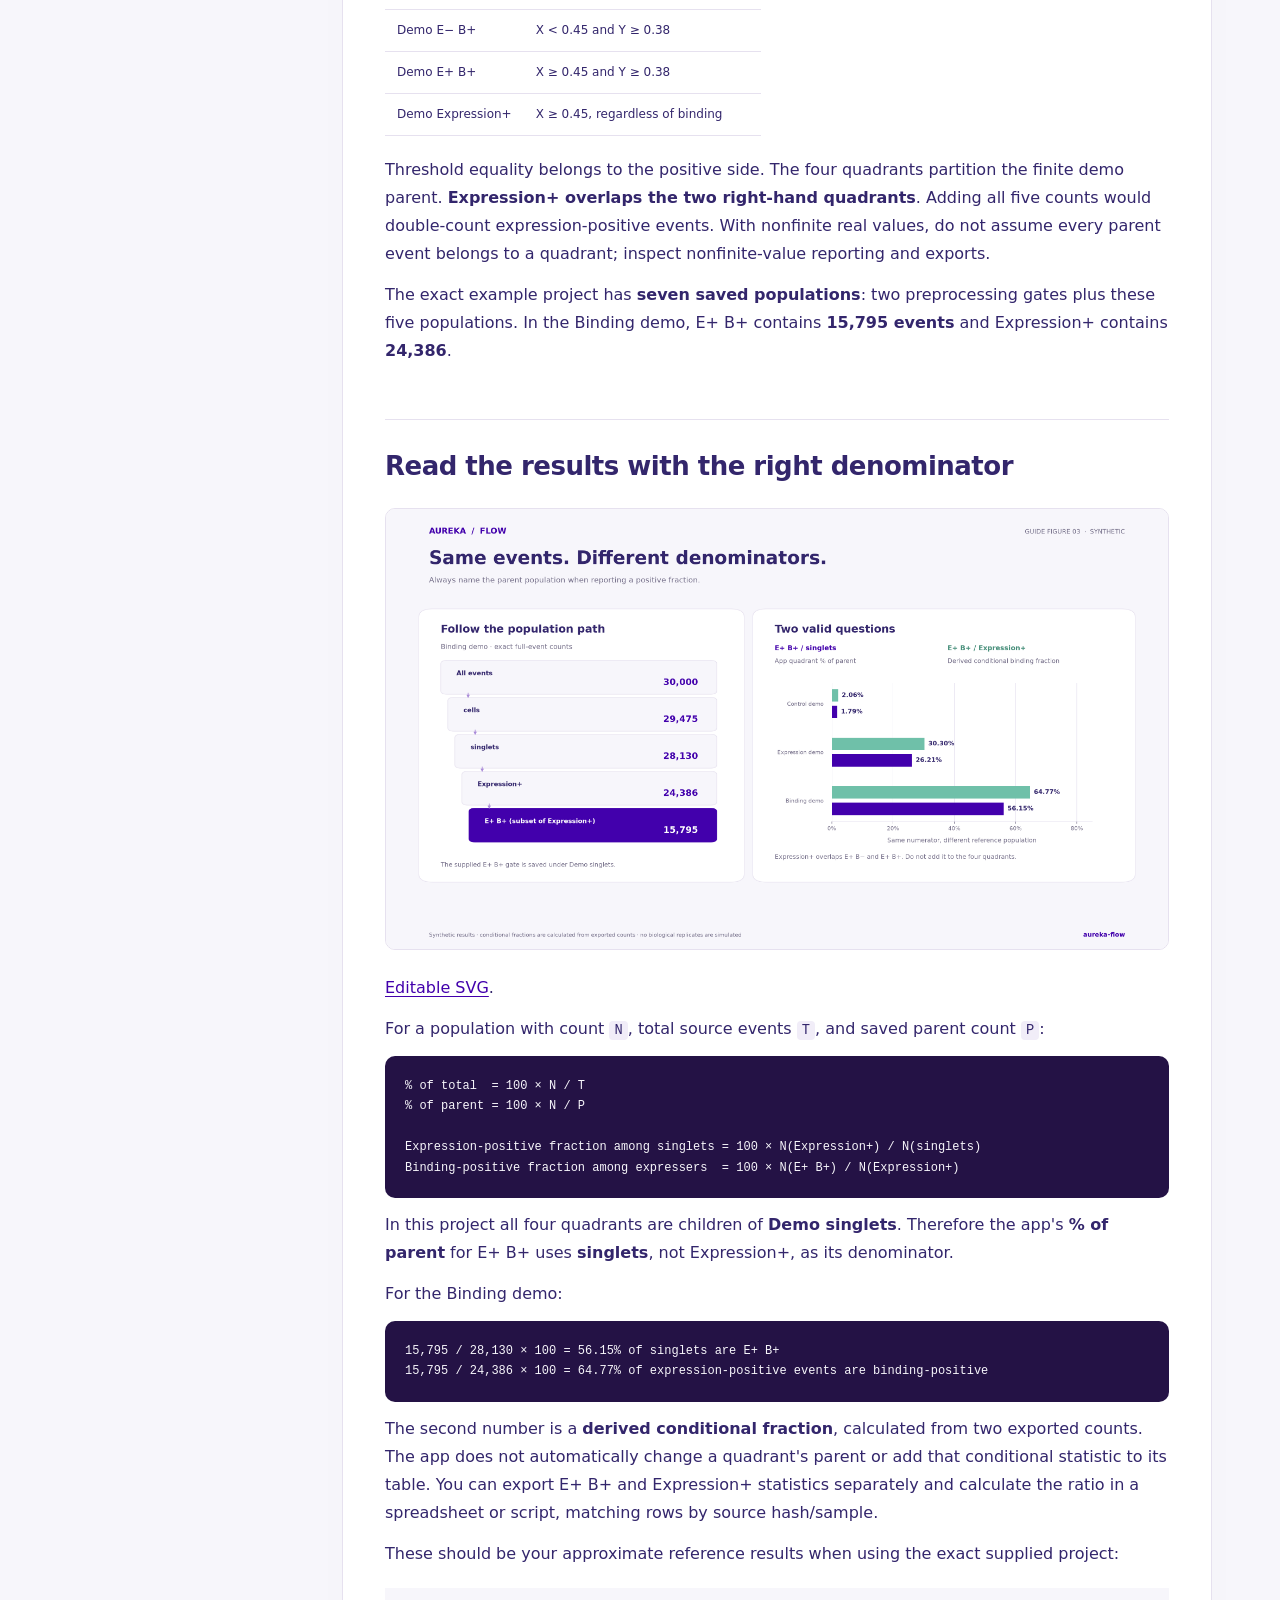
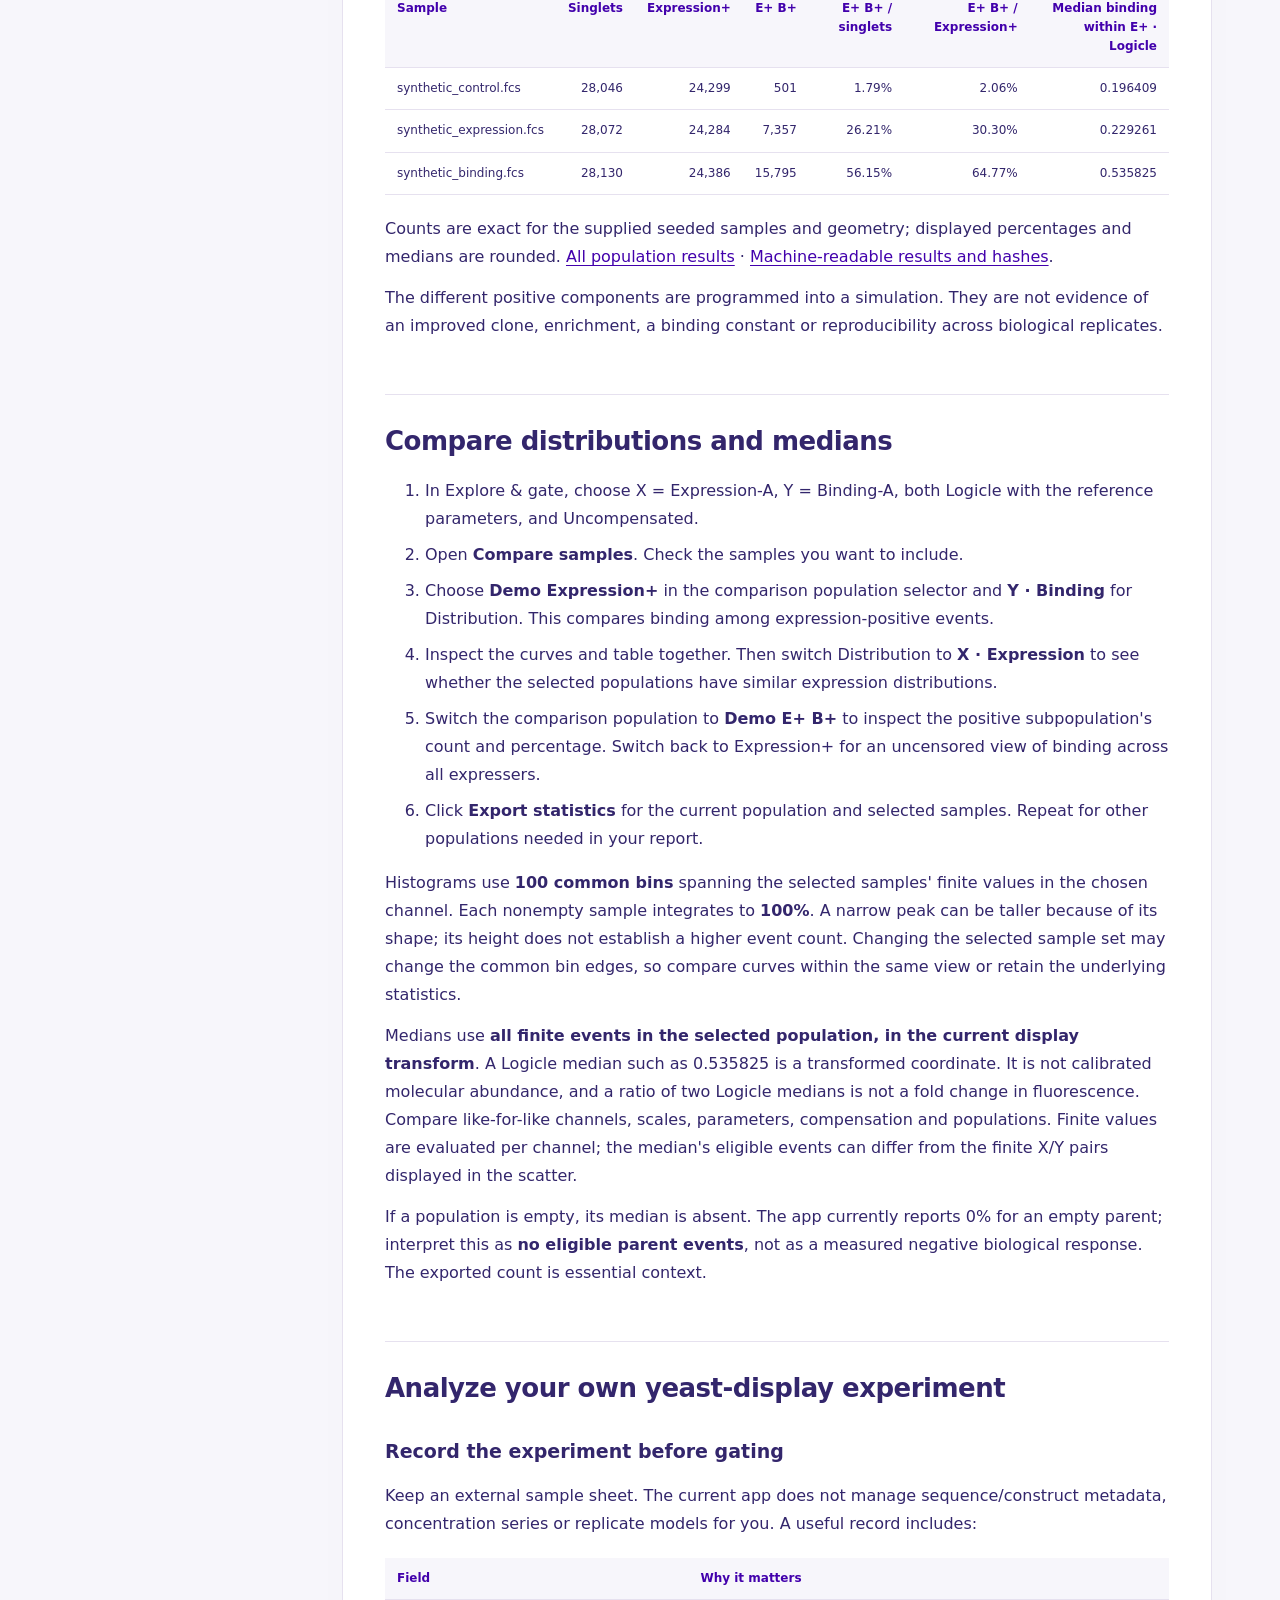
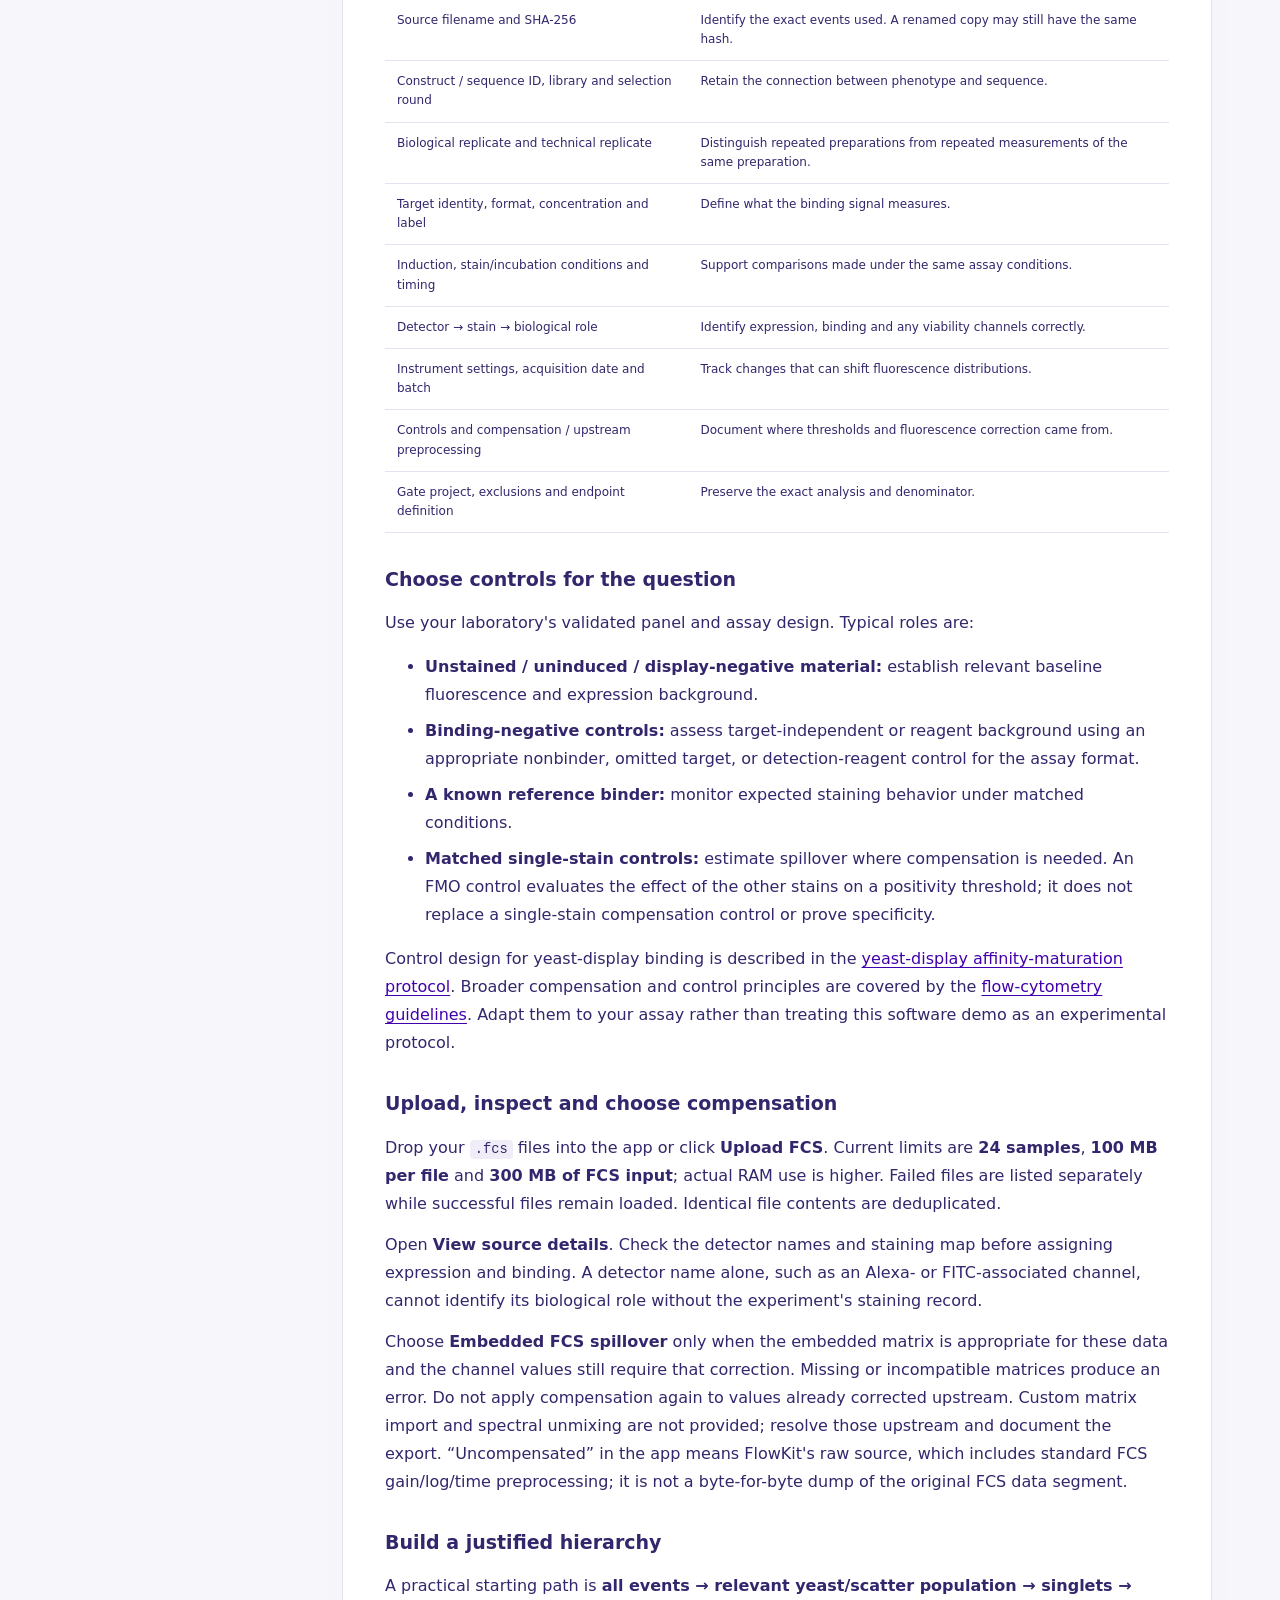
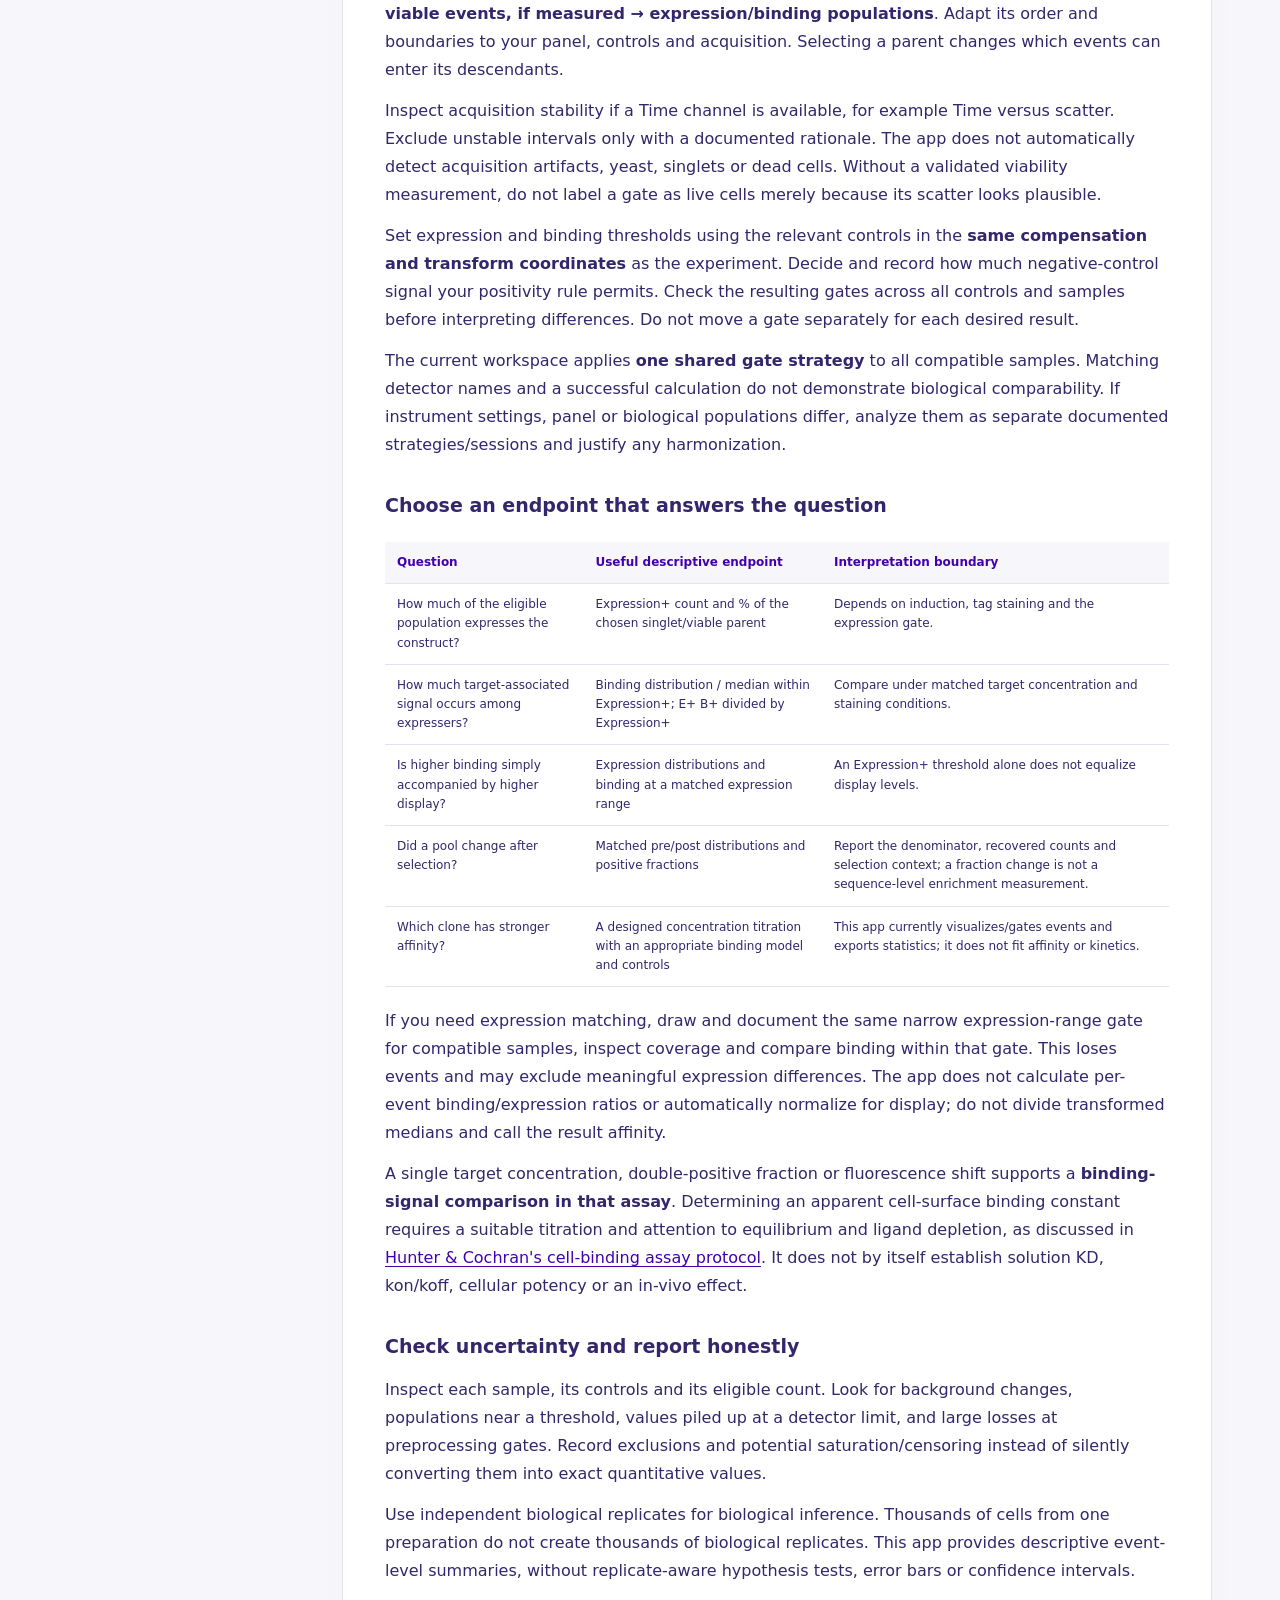
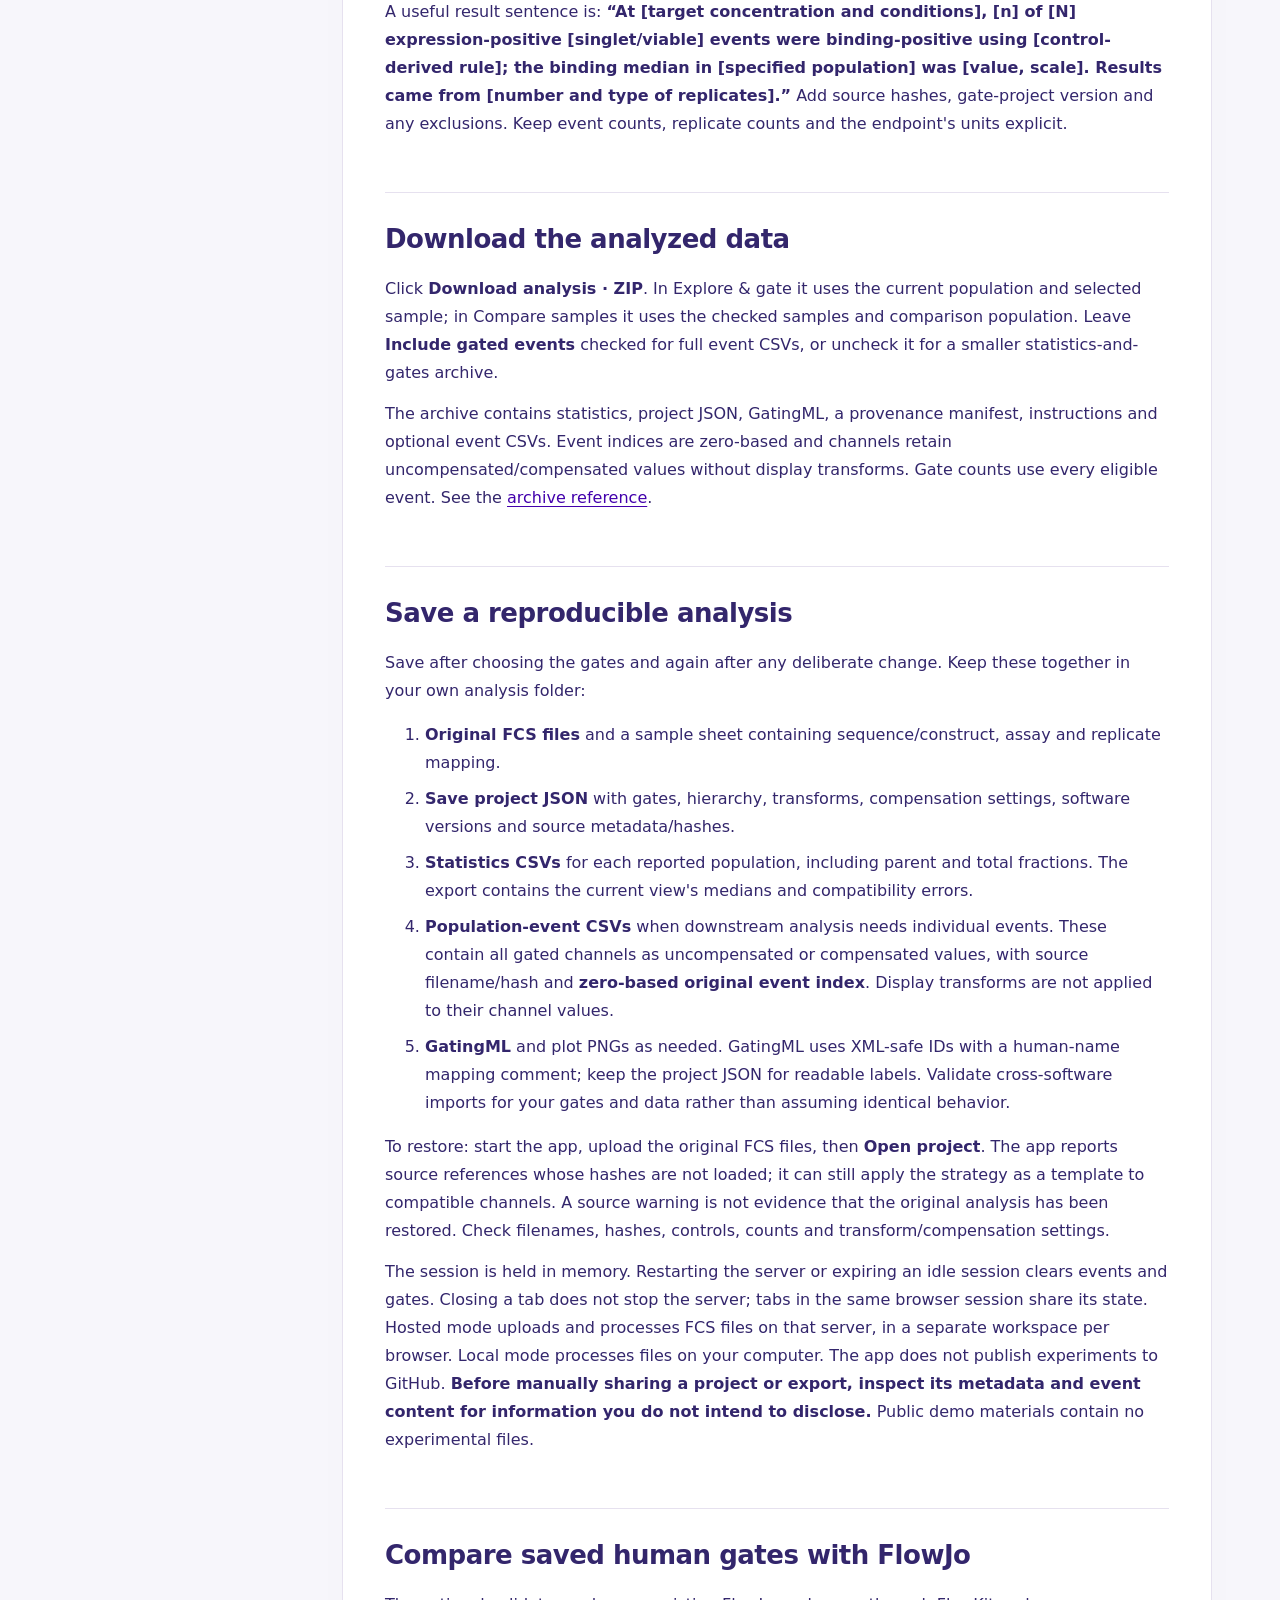
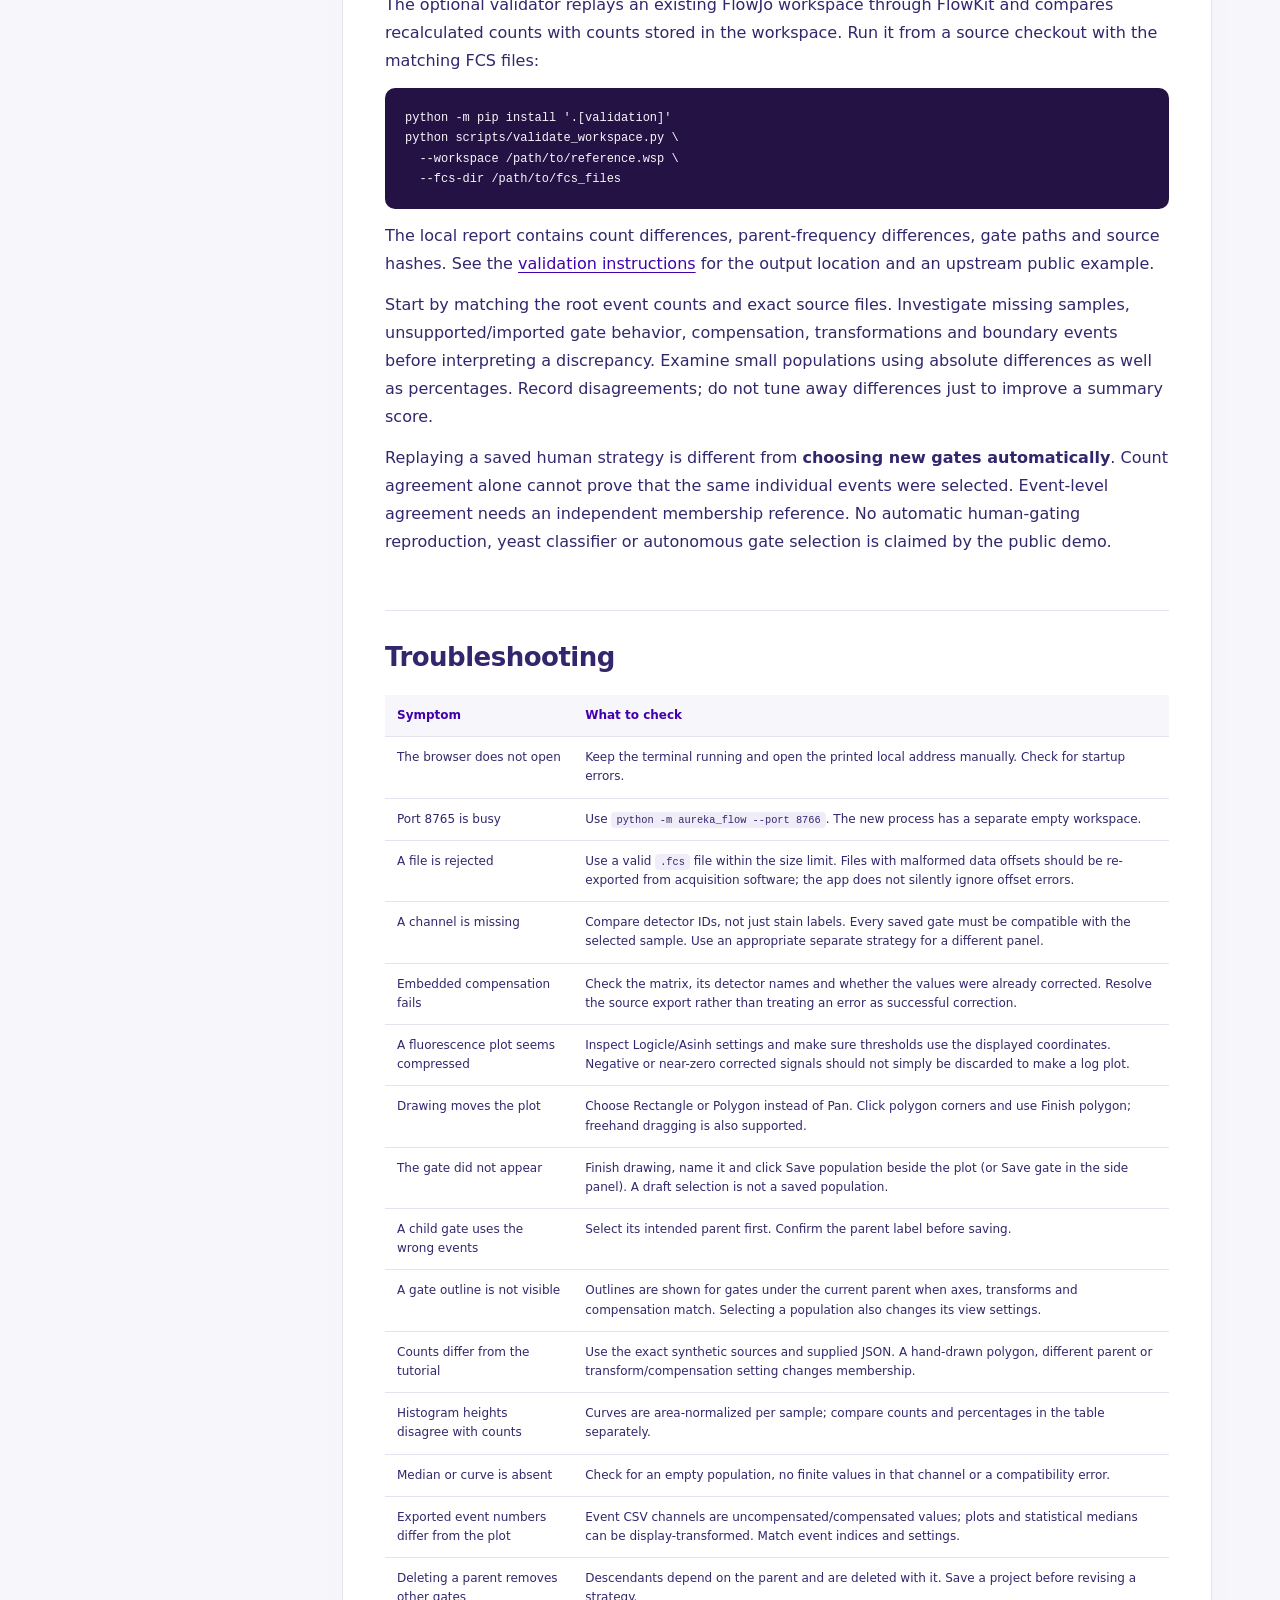
==== commit d438fe0f: "Build session-isolated server with reliable gate drawing and analysis downloads" ====
--- a/aureka_flow/static/guide.html
+++ b/aureka_flow/static/guide.html
@@ -38,13 +38,14 @@
 <li><a href="#check-uncertainty-and-report-honestly">Check uncertainty and report honestly</a></li>
 </ul>
 </li>
+<li><a href="#download-the-analyzed-data">Download the analyzed data</a></li>
 <li><a href="#save-a-reproducible-analysis">Save a reproducible analysis</a></li>
 <li><a href="#compare-saved-human-gates-with-flowjo">Compare saved human gates with FlowJo</a></li>
 <li><a href="#troubleshooting">Troubleshooting</a></li>
 <li><a href="#rebuild-the-public-figures">Rebuild the public figures</a></li>
 </ul>
 </div>
-</aside><article><span class="badge">AUREKA FLOW v0.1 · SYNTHETIC WORKED EXAMPLE</span><h1 id="aureka-flow-from-fcs-to-an-interpretable-result">Aureka Flow: from FCS to an interpretable result</h1>
+</aside><article><span class="badge">AUREKA FLOW v0.2.0 · SYNTHETIC WORKED EXAMPLE</span><h1 id="aureka-flow-from-fcs-to-an-interpretable-result">Aureka Flow: from FCS to an interpretable result</h1>
 <p>Learn the interface with a reproducible demo, then use the same steps to analyze your own yeast-display expression and binding data. This guide covers manual gates, controls, comparisons, exports and the limits of the resulting measurements.</p>
 <p><img alt="Aureka Flow overview: inspect simulated events, define populations and compare binding within expression-positive events." src="assets/tutorial-overview.png" /></p>
 <p><strong>All plots and reference numbers in this guide are synthetic.</strong> They come from the app's seeded demo generator, not from an experiment. The figures are explanatory renderings of the full-event results, rather than screenshots of the interface. <a href="assets/tutorial-overview.svg">Editable SVG</a>.</p>
@@ -52,7 +53,7 @@
 <h2 id="start-here">Start here</h2>
 <p><strong>First visit, about 10 minutes:</strong> start the app, load the synthetic demo, open the supplied gate project and compare the three samples. <strong>Learning to analyze, about 30 minutes:</strong> work through manual gates and the interpretation sections below.</p>
 <ol>
-<li>Follow the <a href="https://github.com/Drjackxiaoyuchen/aureka-flow/blob/main/README.md#quick-start">installation instructions</a>. Start with <code>python -m aureka_flow</code> or the macOS launcher. Open the local address printed in the terminal, normally <code>http://127.0.0.1:8765</code>.</li>
+<li>Open your hosted Aureka Flow URL, or follow the <a href="https://github.com/Drjackxiaoyuchen/aureka-flow/blob/main/README.md#quick-start">installation instructions</a> to run locally. Docker users can start with <code>docker compose up --build -d</code> and open <code>http://localhost:8080</code>. See <a href="https://github.com/Drjackxiaoyuchen/aureka-flow/blob/main/docs/DEPLOYMENT.md">server deployment</a> to create a shared web app.</li>
 <li>Keep that terminal open. Analysis runs in memory in this process. Save any existing work before trying a different gate strategy.</li>
 <li>Click <strong>Try synthetic demo data</strong>. Three samples appear, each with 30,000 events and six channels. Repeated clicks reuse identical data instead of adding duplicate files.</li>
 <li>Download <a href="assets/tutorial-project.json" download="tutorial-project.json">tutorial-project.json</a>. On GitHub, use <strong>Download raw file</strong> to save the JSON; do not save the GitHub web page. In the app, click <strong>Open project</strong> and choose that JSON. Opening a project replaces the current gate strategy; save your previous project first if needed.</li>
@@ -98,7 +99,7 @@
 </tr>
 <tr>
 <td>Rectangle / Polygon / Pan</td>
-<td>Drag a box, trace a freehand closed outline, or move around the plot.</td>
+<td>Drag a box, click polygon corners and finish, or move around the plot. Freehand polygons also work.</td>
 </tr>
 <tr>
 <td>Saved populations</td>
@@ -115,7 +116,7 @@
 </tbody>
 </table>
 <p>The plot displays at most <strong>25,000 finite X/Y pairs</strong>. Counts, medians and histograms use the <strong>full event data</strong>, so the number of visible points may be smaller than the population count. A rare gate can contain events that are absent from the displayed sample.</p>
-<p>One process holds one shared workspace: tabs on the same port share samples and gates. For a separate practice workspace, start another process with <code>python -m aureka_flow --port 8766</code> and use its address.</p>
+<p>Each browser session has its own workspace. Tabs in that browser on the same server share samples and gates; another browser gets a separate workspace. A separate local practice process can also be started with <code>python -m aureka_flow --port 8766</code>.</p>
 <h2 id="rebuild-the-demo-gates-by-hand">Rebuild the demo gates by hand</h2>
 <p>Use a fresh practice workspace for this section if you already loaded the example project. Gate names must be unique. A freehand polygon will rarely reproduce exactly the same vertices as the supplied project; use the project when checking exact reference counts.</p>
 <p>The simulated samples have the same general scatter and expression distributions, with different binding-mixture proportions. Despite their filenames, <strong>synthetic_control</strong> is not a validated negative control, and <strong>synthetic_expression</strong> is not a single-stain compensation control. No debris, dead-cell or aggregate subpopulations are explicitly simulated. The following geometry is a software exercise, not a validated yeast-gating strategy.</p>
@@ -126,7 +127,7 @@
 <li>Load the demo and select <strong>synthetic_binding.fcs</strong>.</li>
 <li>Select <strong>All events</strong>. Set X to <strong>FSC-A</strong>, Y to <strong>SSC-A</strong>, both scales to <strong>Linear</strong>, and compensation to <strong>Uncompensated</strong>.</li>
 <li>Choose <strong>Rectangle</strong>. Press and drag across the plot, then release. A selection is only a draft until you save it.</li>
-<li>In <strong>Create a gate</strong>, enter the exact bounds below, name it <strong>Demo cells</strong>, and click <strong>Save gate</strong>. You can also enter all four bounds without drawing first.</li>
+<li>Name the ready drawing <strong>Demo cells</strong> and click <strong>Save population</strong> beside the plot. For exact reference geometry, enter the bounds below in <strong>Create a gate</strong> and click <strong>Save gate</strong> instead. The saved population is selected automatically.</li>
 </ol>
 <table>
 <thead>
@@ -159,8 +160,8 @@
 <ol>
 <li>Select <strong>Demo cells</strong> in Saved populations. Confirm the gate builder says <strong>Parent: Demo cells</strong>.</li>
 <li>Set X to <strong>FSC-A</strong>, Y to <strong>FSC-H</strong>, both <strong>Linear</strong>, with <strong>Uncompensated</strong> data.</li>
-<li>Choose <strong>Polygon</strong>. Hold the mouse button and trace around the diagonal band; release to finish the outline. This is a freehand lasso, not a click-to-add-vertices tool.</li>
-<li>Name the gate <strong>Demo singlets</strong> and click <strong>Save gate</strong>. <strong>Clear drawing</strong> discards an unfinished selection. <strong>Pan</strong> changes navigation rather than drawing a gate.</li>
+<li>Choose <strong>Polygon</strong>. Click corners around the diagonal band, then click <strong>Finish polygon</strong> or press Enter. You can also click the first corner to close it, or drag a freehand outline and release. <strong>Undo corner</strong> removes the last point; Escape cancels.</li>
+<li>Name the gate <strong>Demo singlets</strong> and click <strong>Save population</strong> beside the plot. The population is selected automatically. <strong>Clear drawing</strong> discards an unfinished selection. <strong>Pan</strong> changes navigation rather than drawing a gate.</li>
 </ol>
 <p>The supplied project uses these exact <code>(FSC-A, FSC-H)</code> vertices, in order:</p>
 <pre><code class="language-text">(40000, 29000)
@@ -401,6 +402,9 @@
 <p>Inspect each sample, its controls and its eligible count. Look for background changes, populations near a threshold, values piled up at a detector limit, and large losses at preprocessing gates. Record exclusions and potential saturation/censoring instead of silently converting them into exact quantitative values.</p>
 <p>Use independent biological replicates for biological inference. Thousands of cells from one preparation do not create thousands of biological replicates. This app provides descriptive event-level summaries, without replicate-aware hypothesis tests, error bars or confidence intervals.</p>
 <p>A useful result sentence is: <strong>“At [target concentration and conditions], [n] of [N] expression-positive [singlet/viable] events were binding-positive using [control-derived rule]; the binding median in [specified population] was [value, scale]. Results came from [number and type of replicates].”</strong> Add source hashes, gate-project version and any exclusions. Keep event counts, replicate counts and the endpoint's units explicit.</p>
+<h2 id="download-the-analyzed-data">Download the analyzed data</h2>
+<p>Click <strong>Download analysis · ZIP</strong>. In Explore &amp; gate it uses the current population and selected sample; in Compare samples it uses the checked samples and comparison population. Leave <strong>Include gated events</strong> checked for full event CSVs, or uncheck it for a smaller statistics-and-gates archive.</p>
+<p>The archive contains statistics, project JSON, GatingML, a provenance manifest, instructions and optional event CSVs. Event indices are zero-based and channels retain uncompensated/compensated values without display transforms. Gate counts use every eligible event. See the <a href="https://github.com/Drjackxiaoyuchen/aureka-flow/blob/main/docs/DEPLOYMENT.md#what-users-download">archive reference</a>.</p>
 <h2 id="save-a-reproducible-analysis">Save a reproducible analysis</h2>
 <p>Save after choosing the gates and again after any deliberate change. Keep these together in your own analysis folder:</p>
 <ol>
@@ -411,7 +415,7 @@
 <li><strong>GatingML</strong> and plot PNGs as needed. GatingML uses XML-safe IDs with a human-name mapping comment; keep the project JSON for readable labels. Validate cross-software imports for your gates and data rather than assuming identical behavior.</li>
 </ol>
 <p>To restore: start the app, upload the original FCS files, then <strong>Open project</strong>. The app reports source references whose hashes are not loaded; it can still apply the strategy as a template to compatible channels. A source warning is not evidence that the original analysis has been restored. Check filenames, hashes, controls, counts and transform/compensation settings.</p>
-<p>The session is held in memory. Restarting the server clears events and gates. Closing a tab does not stop the server, and other tabs on the same port still share its state. The application runs locally and does not upload experiments to GitHub. <strong>Before manually sharing a project or export, inspect its metadata and event content for information you do not intend to disclose.</strong> Public demo materials contain no experimental files.</p>
+<p>The session is held in memory. Restarting the server or expiring an idle session clears events and gates. Closing a tab does not stop the server; tabs in the same browser session share its state. Hosted mode uploads and processes FCS files on that server, in a separate workspace per browser. Local mode processes files on your computer. The app does not publish experiments to GitHub. <strong>Before manually sharing a project or export, inspect its metadata and event content for information you do not intend to disclose.</strong> Public demo materials contain no experimental files.</p>
 <h2 id="compare-saved-human-gates-with-flowjo">Compare saved human gates with FlowJo</h2>
 <p>The optional validator replays an existing FlowJo workspace through FlowKit and compares recalculated counts with counts stored in the workspace. Run it from a source checkout with the matching FCS files:</p>
 <pre><code class="language-sh">python -m pip install '.[validation]'
@@ -457,11 +461,11 @@
 </tr>
 <tr>
 <td>Drawing moves the plot</td>
-<td>Choose Rectangle or Polygon instead of Pan. A polygon is traced by dragging and releasing.</td>
+<td>Choose Rectangle or Polygon instead of Pan. Click polygon corners and use Finish polygon; freehand dragging is also supported.</td>
 </tr>
 <tr>
 <td>The gate did not appear</td>
-<td>Finish drawing, name it and click Save gate. A draft selection is not a saved population.</td>
+<td>Finish drawing, name it and click Save population beside the plot (or Save gate in the side panel). A draft selection is not a saved population.</td>
 </tr>
 <tr>
 <td>A child gate uses the wrong events</td>
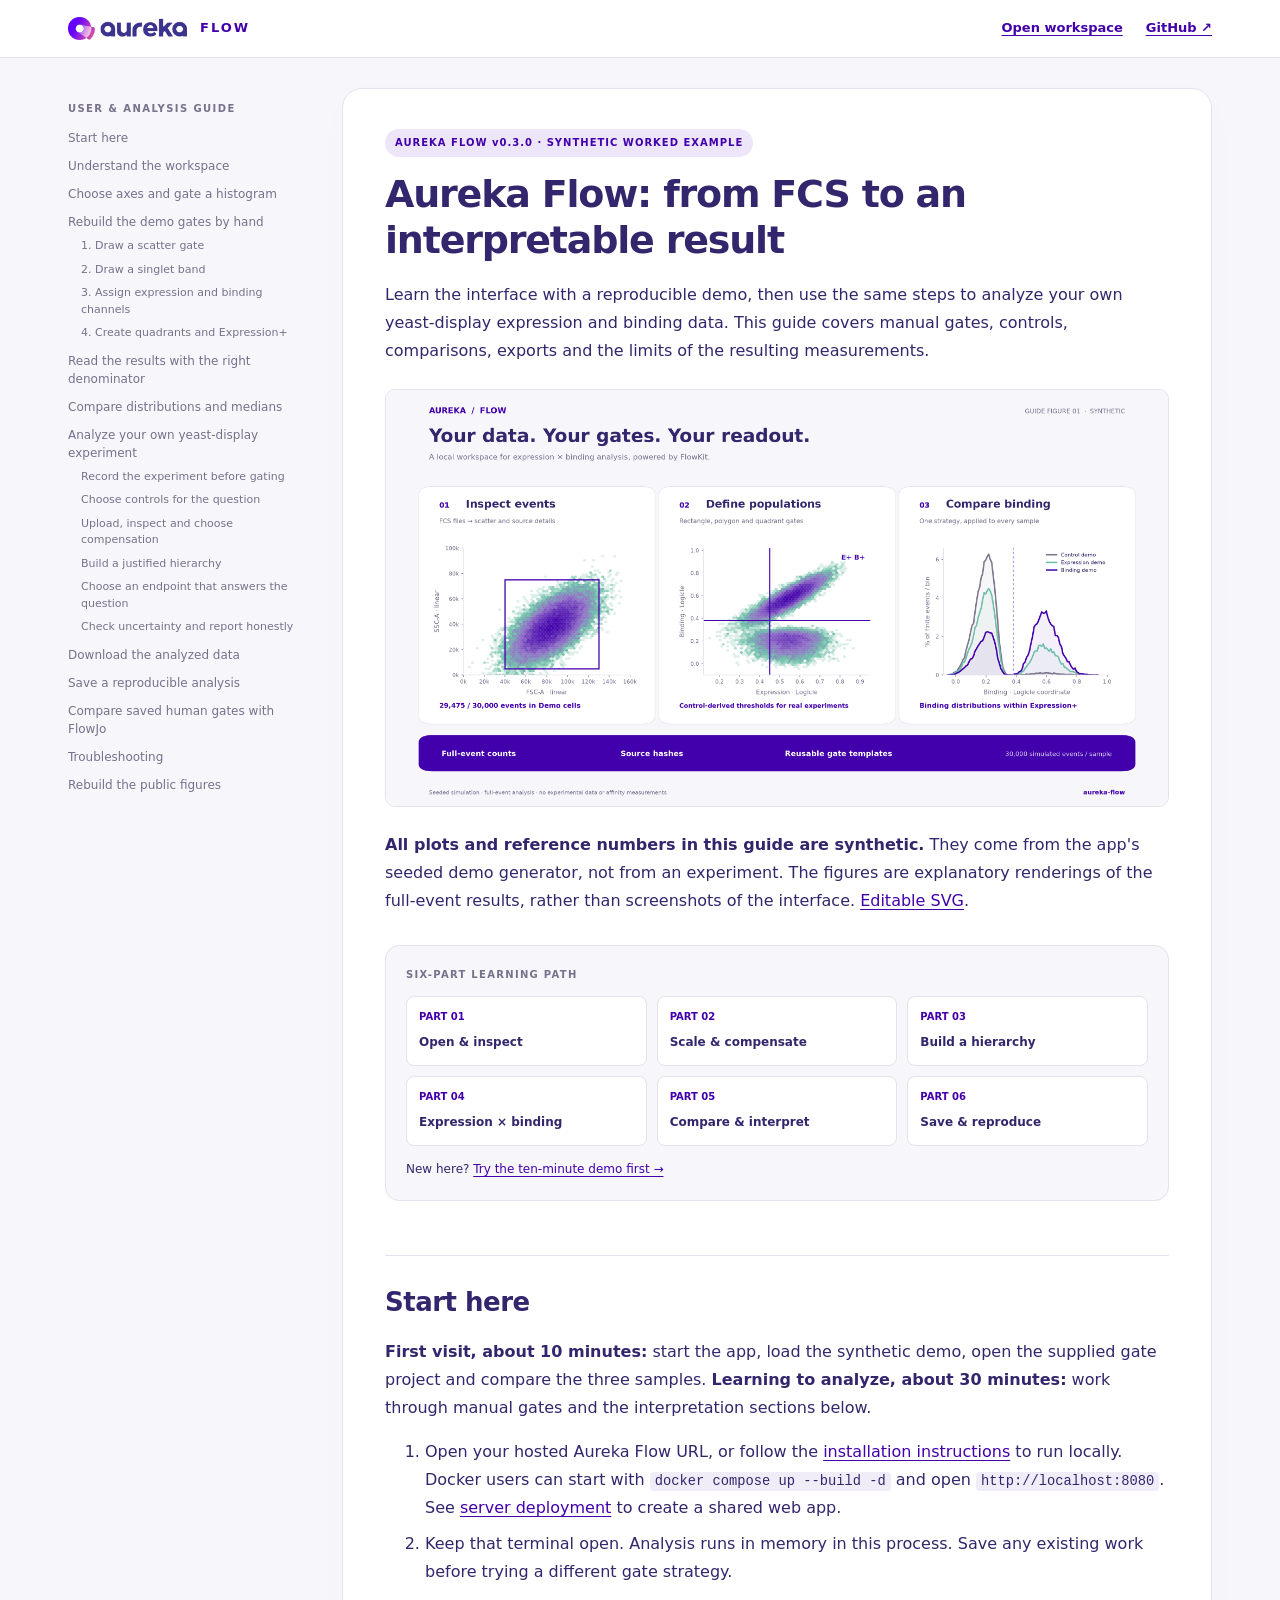
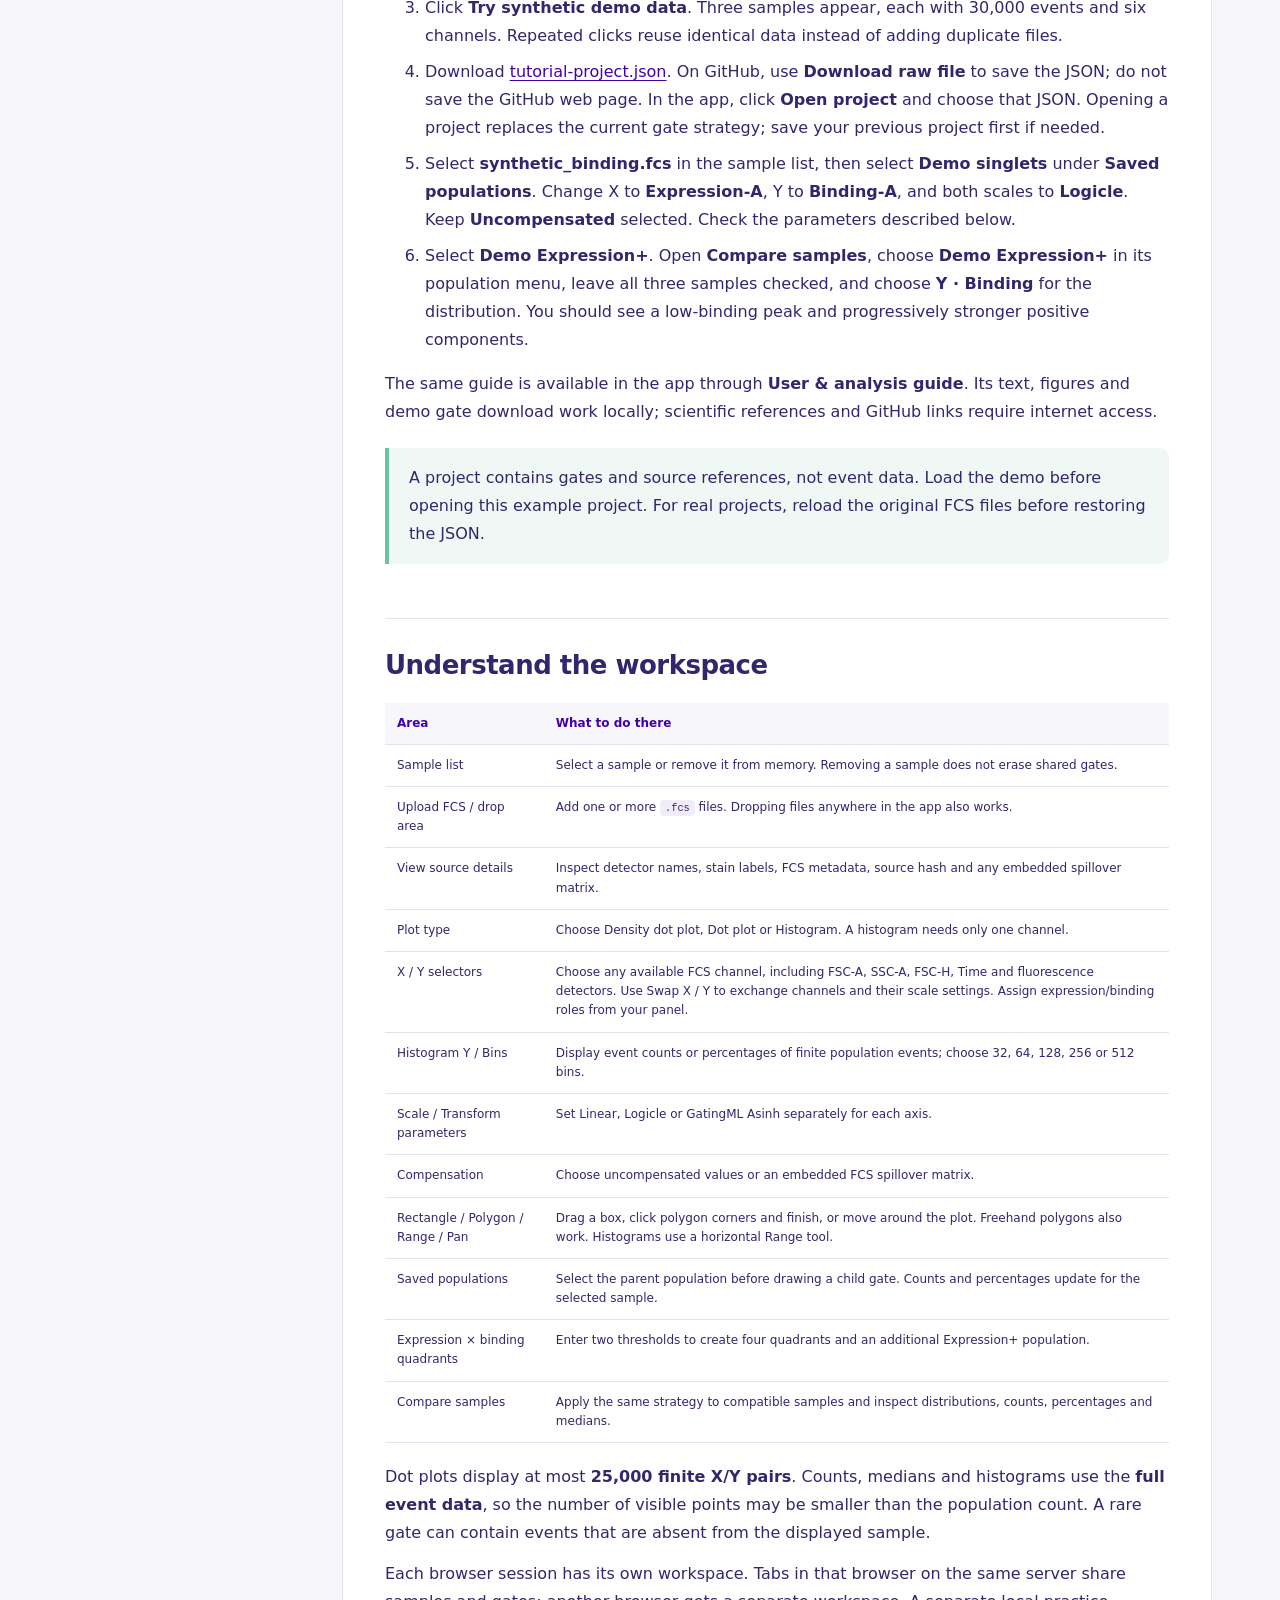
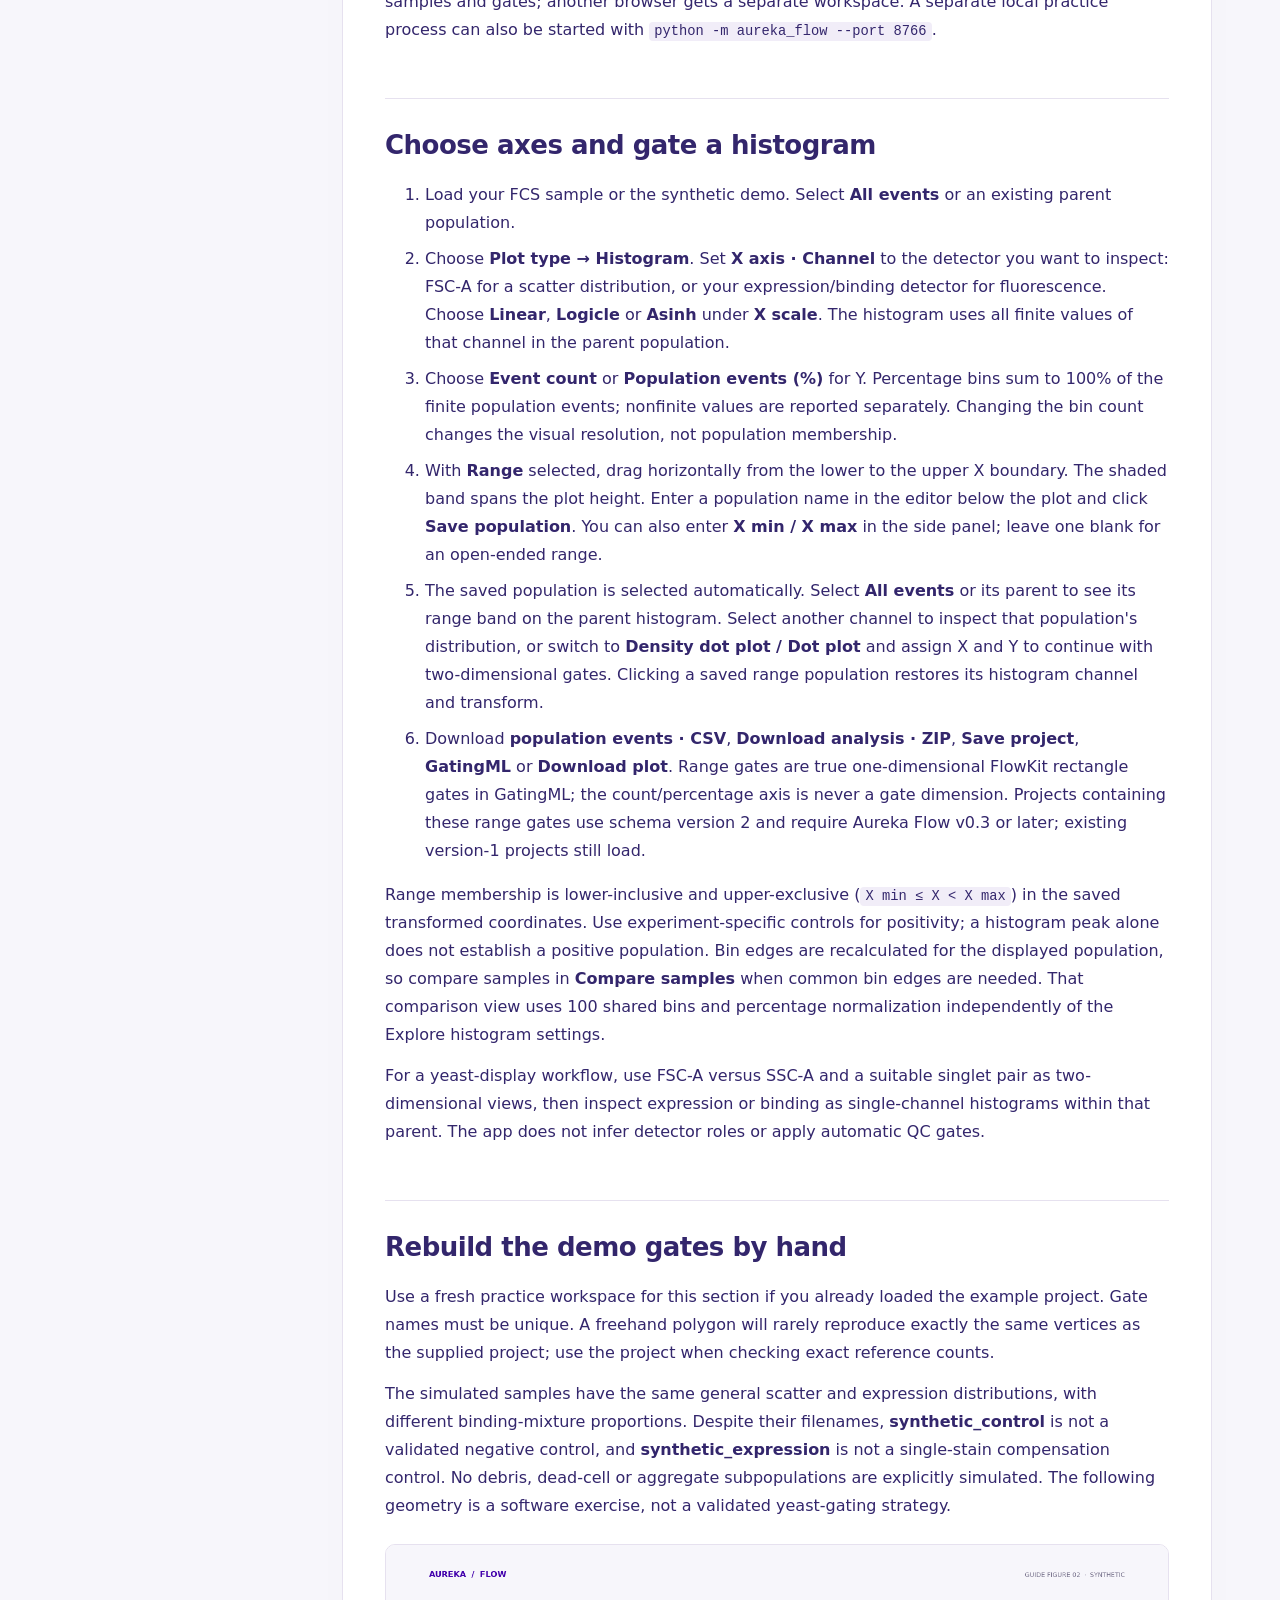
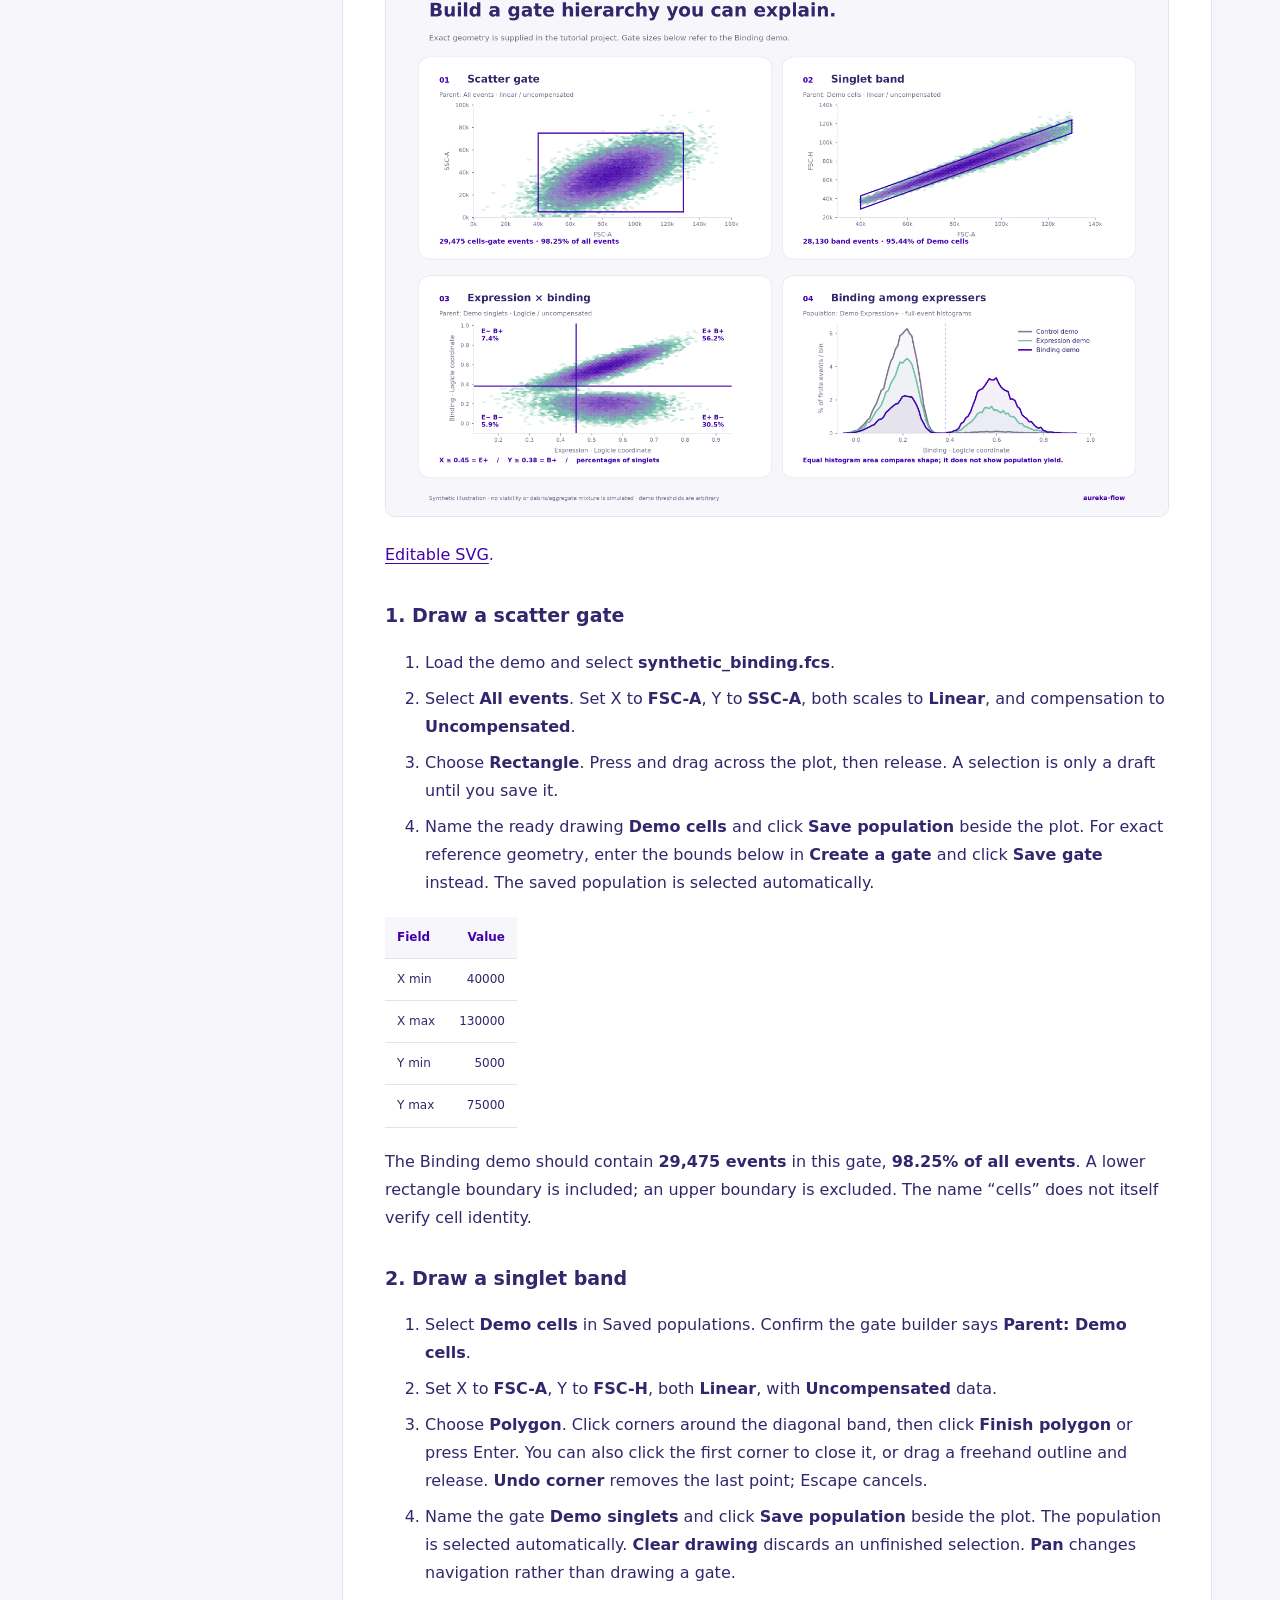
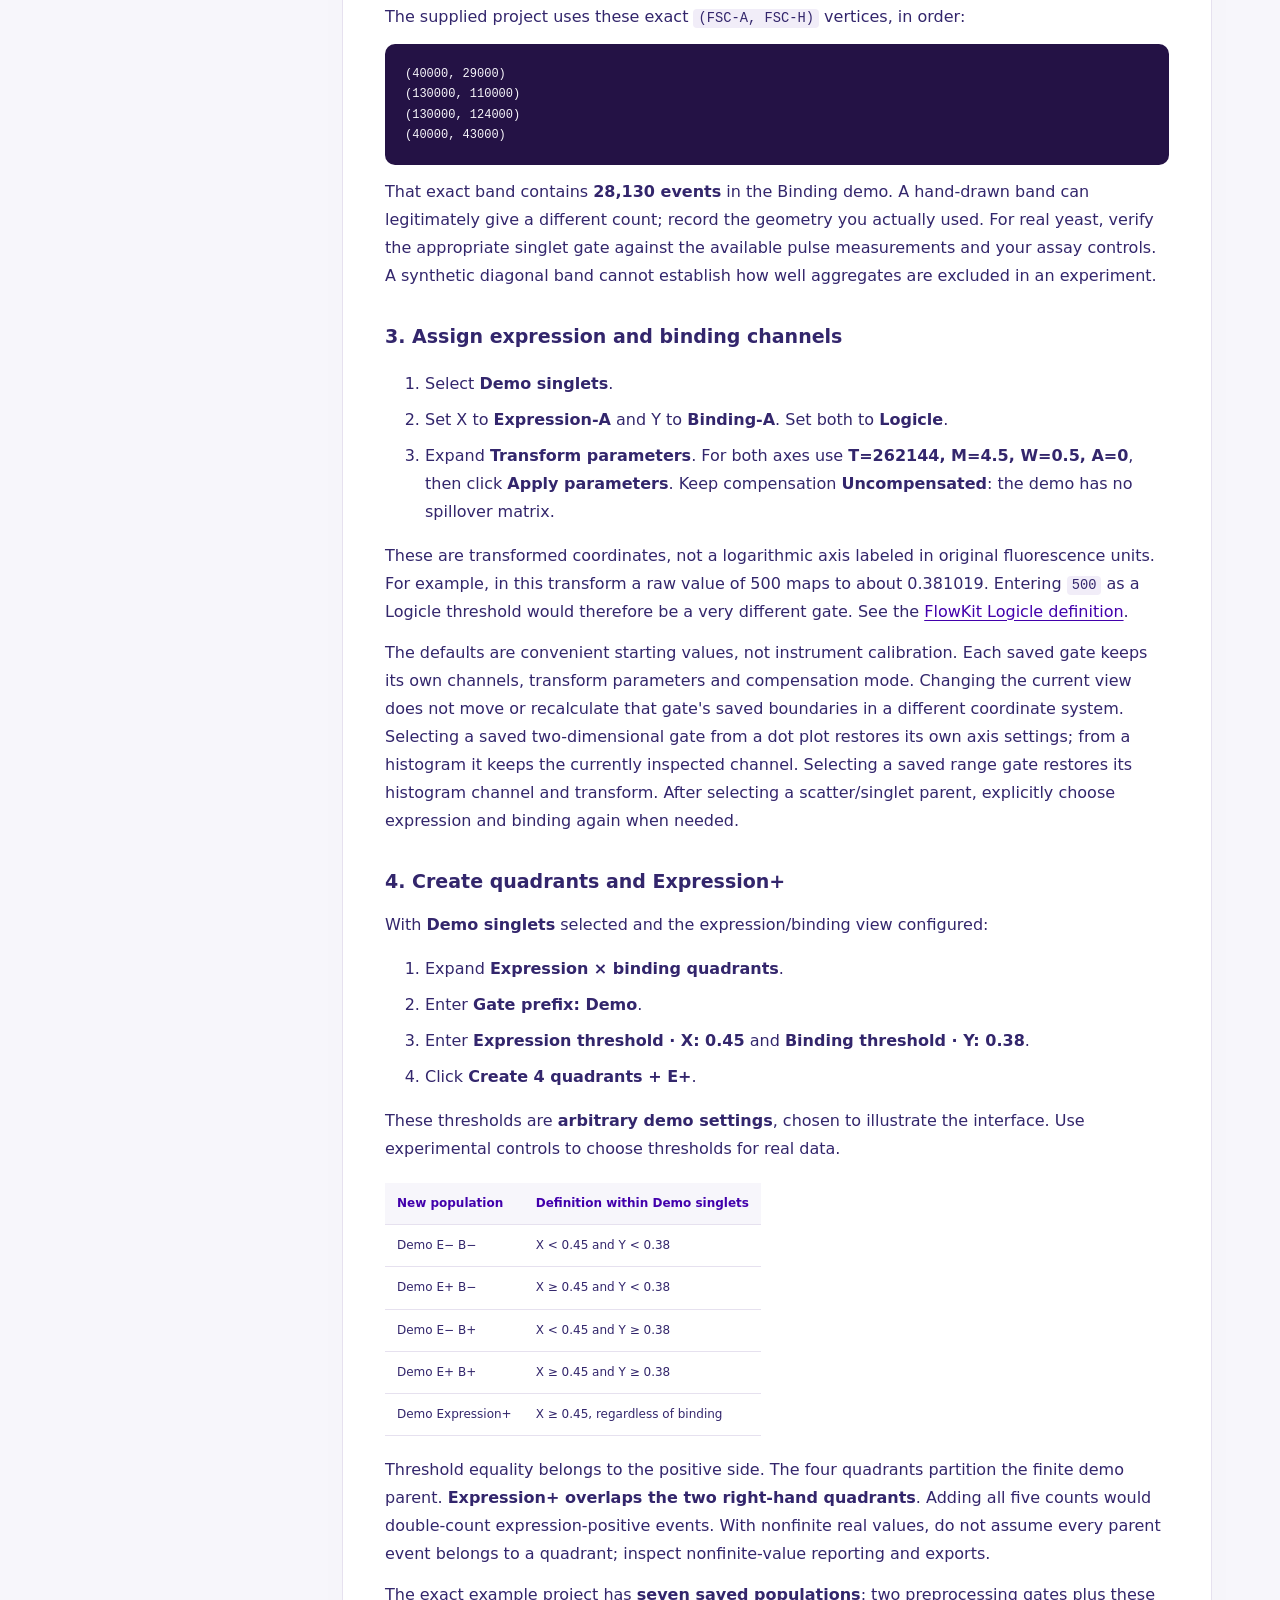
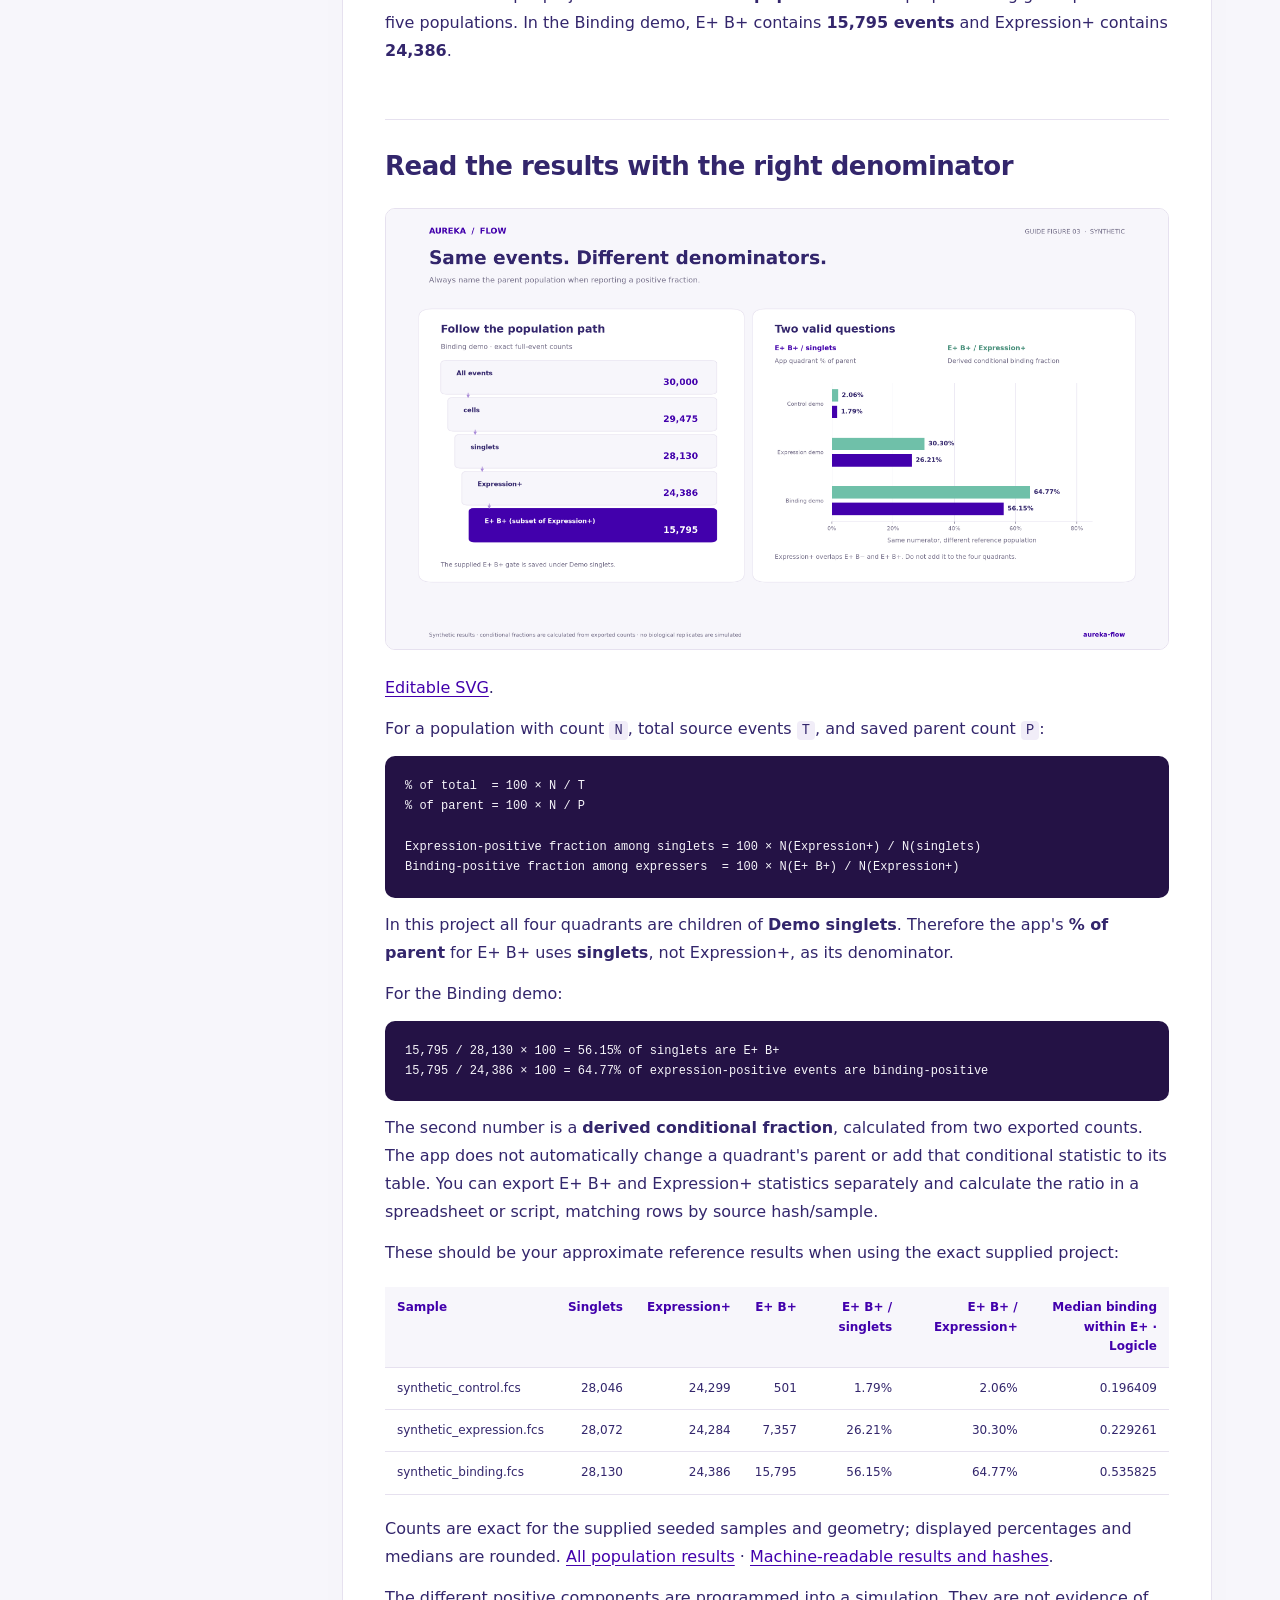
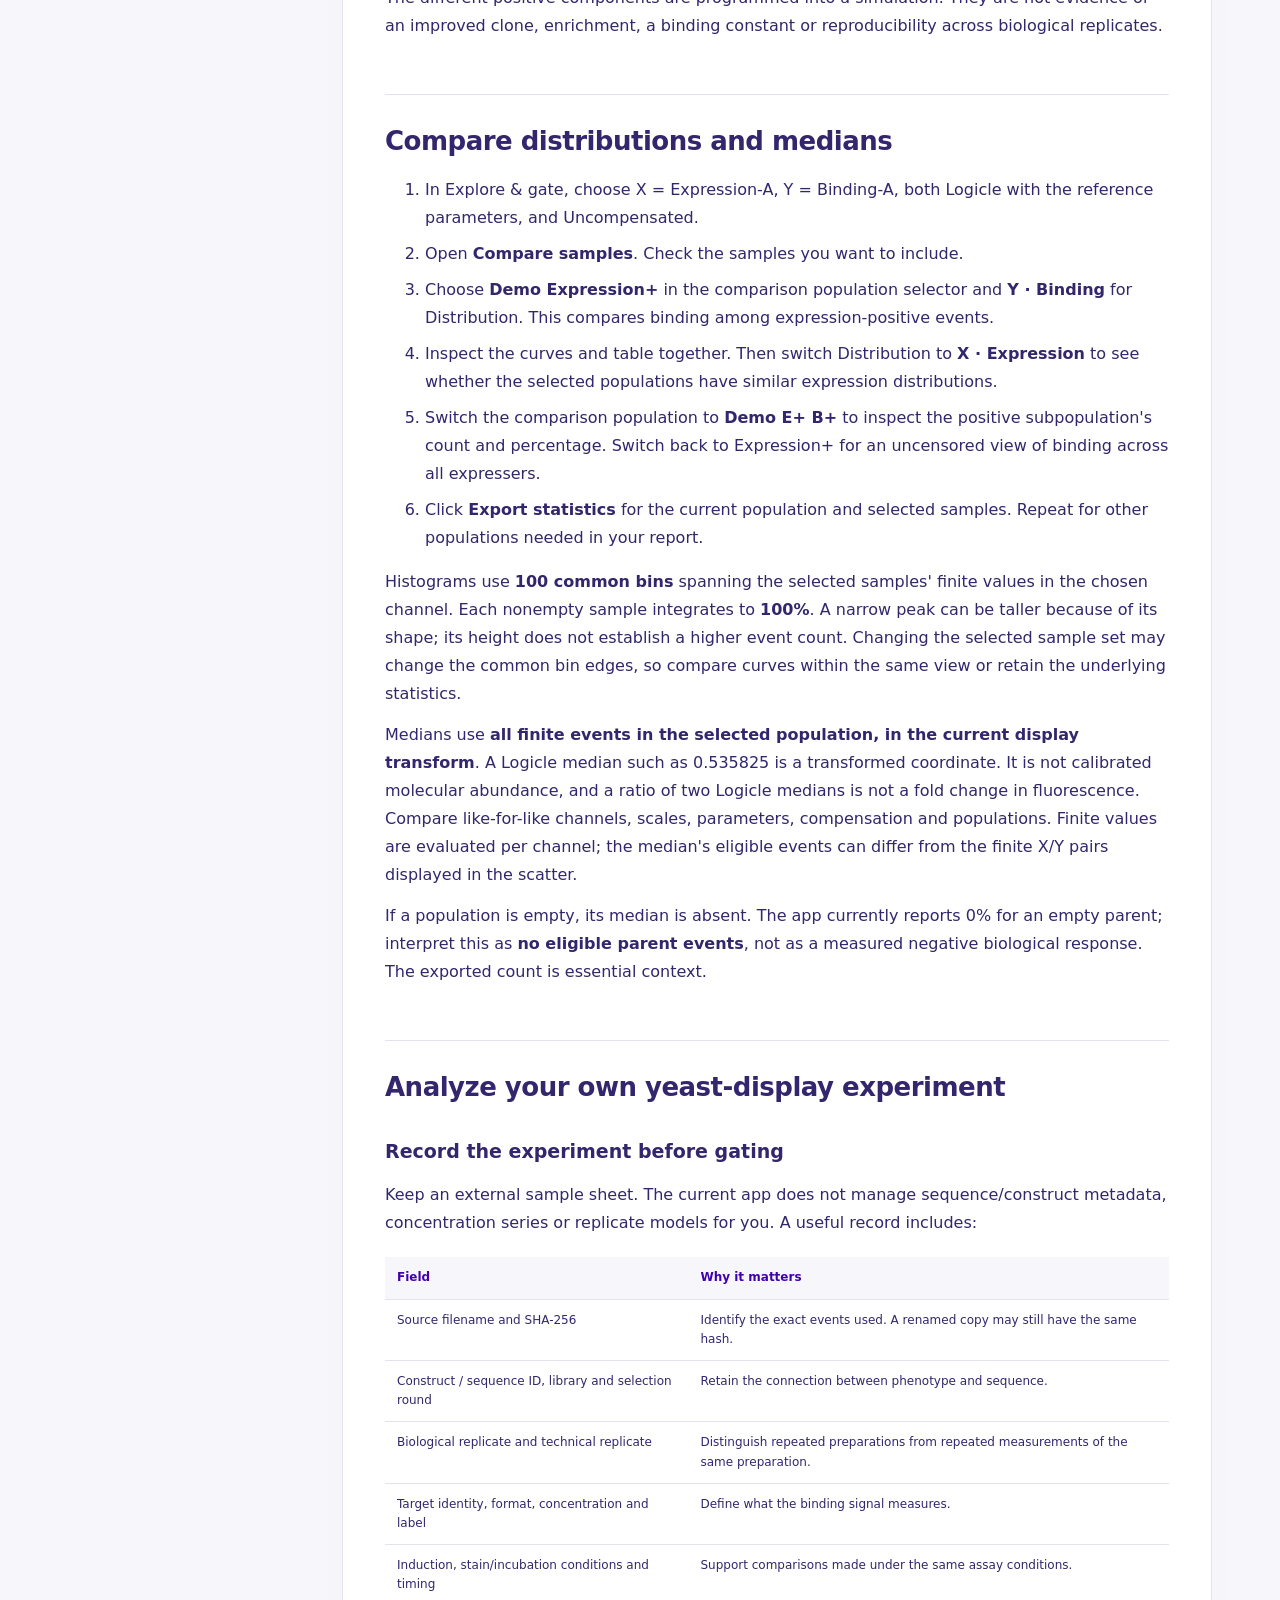
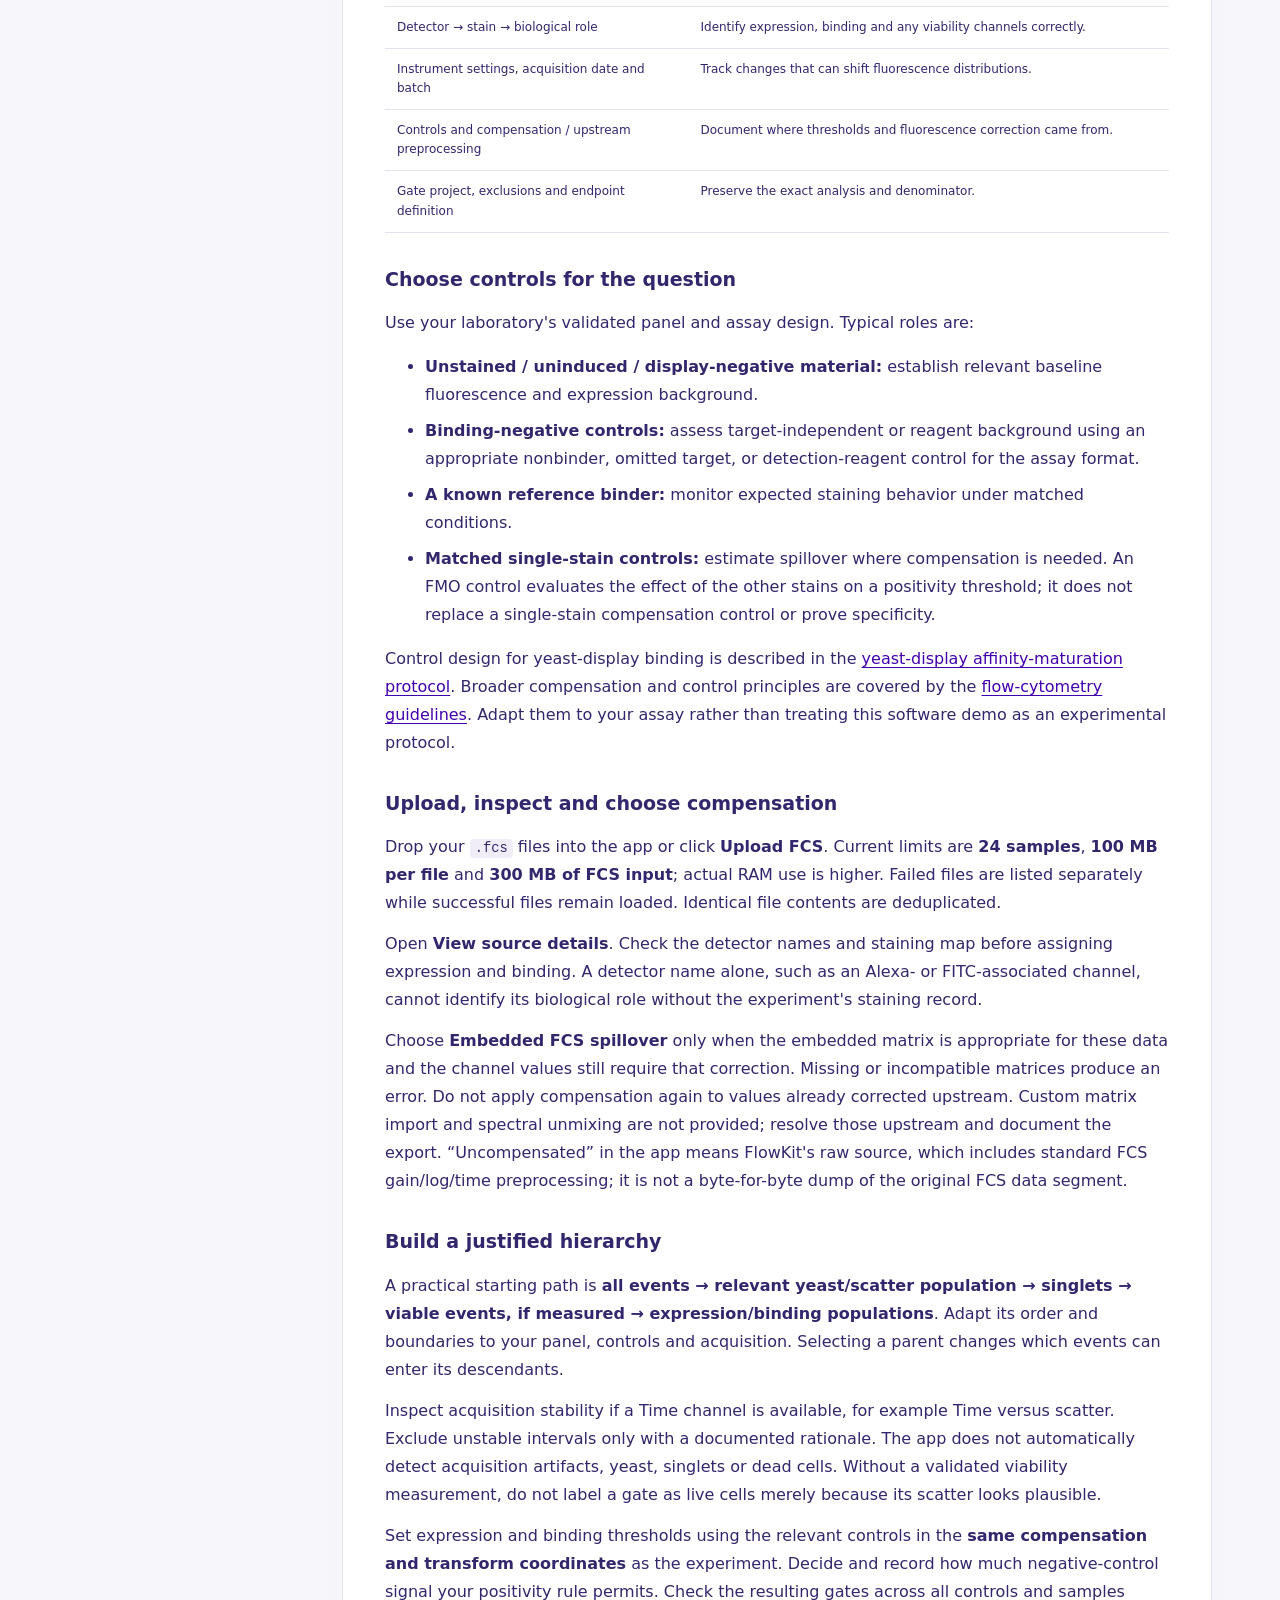
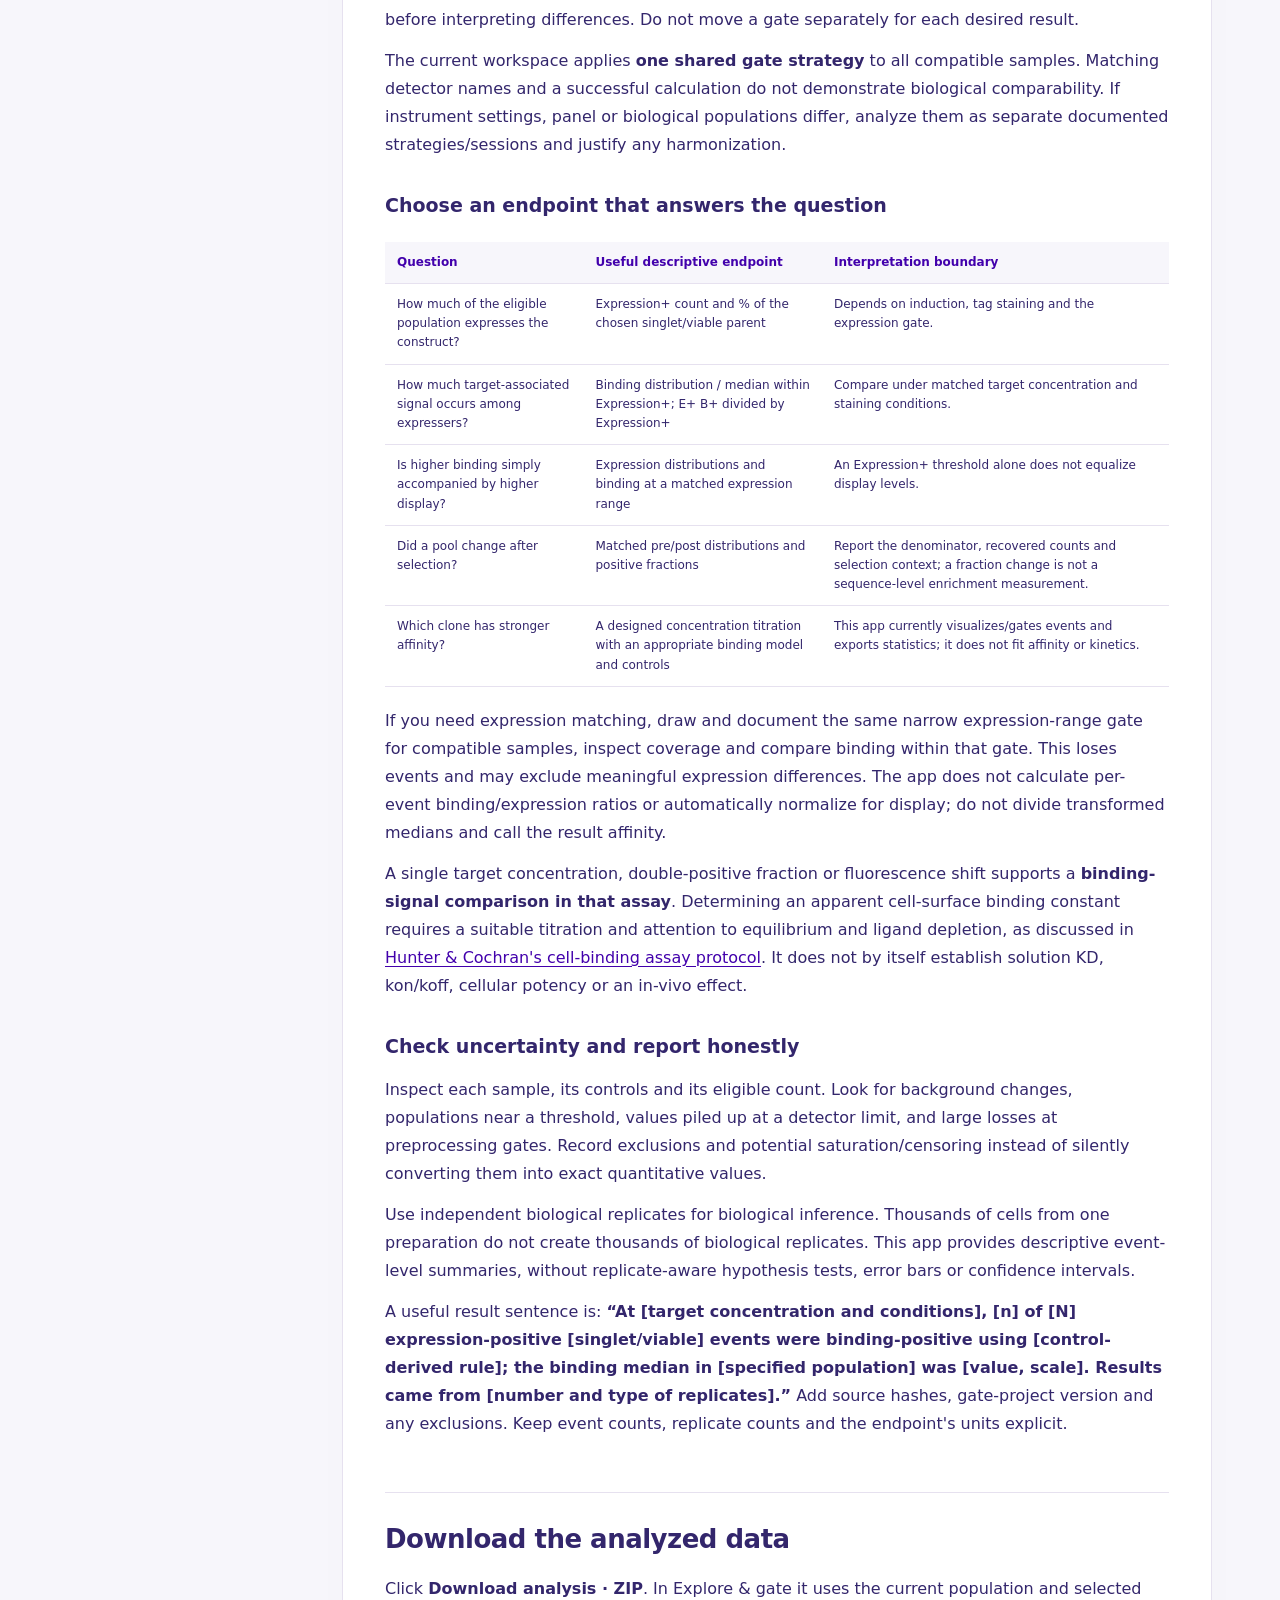
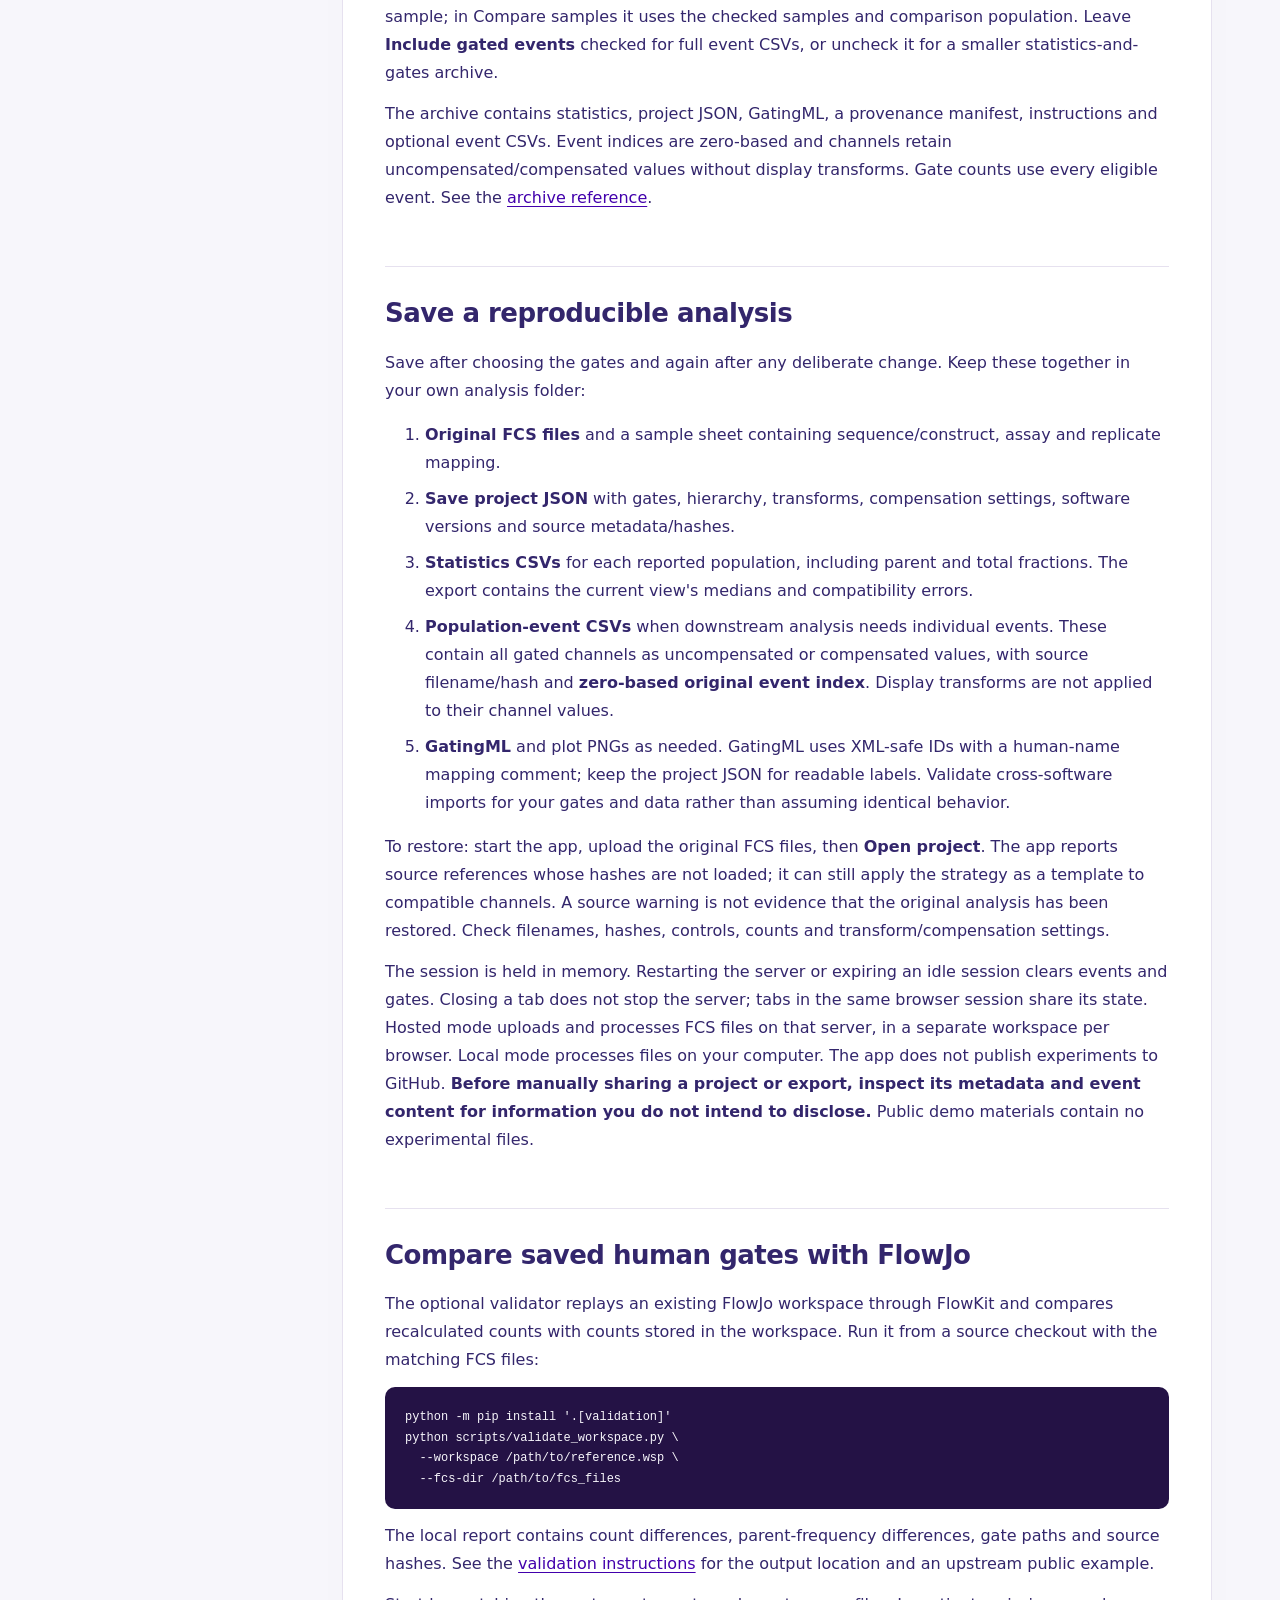
==== commit 5d114bb8: "Add selectable plot types, configurable axes and histogram range gates" ====
--- a/aureka_flow/static/guide.html
+++ b/aureka_flow/static/guide.html
@@ -20,6 +20,7 @@
 <ul>
 <li><a href="#start-here">Start here</a></li>
 <li><a href="#understand-the-workspace">Understand the workspace</a></li>
+<li><a href="#choose-axes-and-gate-a-histogram">Choose axes and gate a histogram</a></li>
 <li><a href="#rebuild-the-demo-gates-by-hand">Rebuild the demo gates by hand</a><ul>
 <li><a href="#1-draw-a-scatter-gate">1. Draw a scatter gate</a></li>
 <li><a href="#2-draw-a-singlet-band">2. Draw a singlet band</a></li>
@@ -45,7 +46,7 @@
 <li><a href="#rebuild-the-public-figures">Rebuild the public figures</a></li>
 </ul>
 </div>
-</aside><article><span class="badge">AUREKA FLOW v0.2.0 · SYNTHETIC WORKED EXAMPLE</span><h1 id="aureka-flow-from-fcs-to-an-interpretable-result">Aureka Flow: from FCS to an interpretable result</h1>
+</aside><article><span class="badge">AUREKA FLOW v0.3.0 · SYNTHETIC WORKED EXAMPLE</span><h1 id="aureka-flow-from-fcs-to-an-interpretable-result">Aureka Flow: from FCS to an interpretable result</h1>
 <p>Learn the interface with a reproducible demo, then use the same steps to analyze your own yeast-display expression and binding data. This guide covers manual gates, controls, comparisons, exports and the limits of the resulting measurements.</p>
 <p><img alt="Aureka Flow overview: inspect simulated events, define populations and compare binding within expression-positive events." src="assets/tutorial-overview.png" /></p>
 <p><strong>All plots and reference numbers in this guide are synthetic.</strong> They come from the app's seeded demo generator, not from an experiment. The figures are explanatory renderings of the full-event results, rather than screenshots of the interface. <a href="assets/tutorial-overview.svg">Editable SVG</a>.</p>
@@ -86,8 +87,16 @@
 <td>Inspect detector names, stain labels, FCS metadata, source hash and any embedded spillover matrix.</td>
 </tr>
 <tr>
+<td>Plot type</td>
+<td>Choose Density dot plot, Dot plot or Histogram. A histogram needs only one channel.</td>
+</tr>
+<tr>
 <td>X / Y selectors</td>
-<td>Choose which channels to display. Labels such as Expression and Binding describe intended roles; the user must assign the correct detectors.</td>
+<td>Choose any available FCS channel, including FSC-A, SSC-A, FSC-H, Time and fluorescence detectors. Use Swap X / Y to exchange channels and their scale settings. Assign expression/binding roles from your panel.</td>
+</tr>
+<tr>
+<td>Histogram Y / Bins</td>
+<td>Display event counts or percentages of finite population events; choose 32, 64, 128, 256 or 512 bins.</td>
 </tr>
 <tr>
 <td>Scale / Transform parameters</td>
@@ -98,8 +107,8 @@
 <td>Choose uncompensated values or an embedded FCS spillover matrix.</td>
 </tr>
 <tr>
-<td>Rectangle / Polygon / Pan</td>
-<td>Drag a box, click polygon corners and finish, or move around the plot. Freehand polygons also work.</td>
+<td>Rectangle / Polygon / Range / Pan</td>
+<td>Drag a box, click polygon corners and finish, or move around the plot. Freehand polygons also work. Histograms use a horizontal Range tool.</td>
 </tr>
 <tr>
 <td>Saved populations</td>
@@ -115,8 +124,19 @@
 </tr>
 </tbody>
 </table>
-<p>The plot displays at most <strong>25,000 finite X/Y pairs</strong>. Counts, medians and histograms use the <strong>full event data</strong>, so the number of visible points may be smaller than the population count. A rare gate can contain events that are absent from the displayed sample.</p>
+<p>Dot plots display at most <strong>25,000 finite X/Y pairs</strong>. Counts, medians and histograms use the <strong>full event data</strong>, so the number of visible points may be smaller than the population count. A rare gate can contain events that are absent from the displayed sample.</p>
 <p>Each browser session has its own workspace. Tabs in that browser on the same server share samples and gates; another browser gets a separate workspace. A separate local practice process can also be started with <code>python -m aureka_flow --port 8766</code>.</p>
+<h2 id="choose-axes-and-gate-a-histogram">Choose axes and gate a histogram</h2>
+<ol>
+<li>Load your FCS sample or the synthetic demo. Select <strong>All events</strong> or an existing parent population.</li>
+<li>Choose <strong>Plot type → Histogram</strong>. Set <strong>X axis · Channel</strong> to the detector you want to inspect: FSC-A for a scatter distribution, or your expression/binding detector for fluorescence. Choose <strong>Linear</strong>, <strong>Logicle</strong> or <strong>Asinh</strong> under <strong>X scale</strong>. The histogram uses all finite values of that channel in the parent population.</li>
+<li>Choose <strong>Event count</strong> or <strong>Population events (%)</strong> for Y. Percentage bins sum to 100% of the finite population events; nonfinite values are reported separately. Changing the bin count changes the visual resolution, not population membership.</li>
+<li>With <strong>Range</strong> selected, drag horizontally from the lower to the upper X boundary. The shaded band spans the plot height. Enter a population name in the editor below the plot and click <strong>Save population</strong>. You can also enter <strong>X min / X max</strong> in the side panel; leave one blank for an open-ended range.</li>
+<li>The saved population is selected automatically. Select <strong>All events</strong> or its parent to see its range band on the parent histogram. Select another channel to inspect that population's distribution, or switch to <strong>Density dot plot / Dot plot</strong> and assign X and Y to continue with two-dimensional gates. Clicking a saved range population restores its histogram channel and transform.</li>
+<li>Download <strong>population events · CSV</strong>, <strong>Download analysis · ZIP</strong>, <strong>Save project</strong>, <strong>GatingML</strong> or <strong>Download plot</strong>. Range gates are true one-dimensional FlowKit rectangle gates in GatingML; the count/percentage axis is never a gate dimension. Projects containing these range gates use schema version 2 and require Aureka Flow v0.3 or later; existing version-1 projects still load.</li>
+</ol>
+<p>Range membership is lower-inclusive and upper-exclusive (<code>X min ≤ X &lt; X max</code>) in the saved transformed coordinates. Use experiment-specific controls for positivity; a histogram peak alone does not establish a positive population. Bin edges are recalculated for the displayed population, so compare samples in <strong>Compare samples</strong> when common bin edges are needed. That comparison view uses 100 shared bins and percentage normalization independently of the Explore histogram settings.</p>
+<p>For a yeast-display workflow, use FSC-A versus SSC-A and a suitable singlet pair as two-dimensional views, then inspect expression or binding as single-channel histograms within that parent. The app does not infer detector roles or apply automatic QC gates.</p>
 <h2 id="rebuild-the-demo-gates-by-hand">Rebuild the demo gates by hand</h2>
 <p>Use a fresh practice workspace for this section if you already loaded the example project. Gate names must be unique. A freehand polygon will rarely reproduce exactly the same vertices as the supplied project; use the project when checking exact reference counts.</p>
 <p>The simulated samples have the same general scatter and expression distributions, with different binding-mixture proportions. Despite their filenames, <strong>synthetic_control</strong> is not a validated negative control, and <strong>synthetic_expression</strong> is not a single-stain compensation control. No debris, dead-cell or aggregate subpopulations are explicitly simulated. The following geometry is a software exercise, not a validated yeast-gating strategy.</p>
@@ -177,7 +197,7 @@
 <li>Expand <strong>Transform parameters</strong>. For both axes use <strong>T=262144, M=4.5, W=0.5, A=0</strong>, then click <strong>Apply parameters</strong>. Keep compensation <strong>Uncompensated</strong>: the demo has no spillover matrix.</li>
 </ol>
 <p>These are transformed coordinates, not a logarithmic axis labeled in original fluorescence units. For example, in this transform a raw value of 500 maps to about 0.381019. Entering <code>500</code> as a Logicle threshold would therefore be a very different gate. See the <a href="https://flowkit.readthedocs.io/en/latest/logicle_transform.html">FlowKit Logicle definition</a>.</p>
-<p>The defaults are convenient starting values, not instrument calibration. Each saved gate keeps its own channels, transform parameters and compensation mode. Changing the current view does not move or recalculate that gate's saved boundaries in a different coordinate system. Selecting a saved gate restores its own axis settings; after selecting a scatter/singlet parent, explicitly choose expression and binding again.</p>
+<p>The defaults are convenient starting values, not instrument calibration. Each saved gate keeps its own channels, transform parameters and compensation mode. Changing the current view does not move or recalculate that gate's saved boundaries in a different coordinate system. Selecting a saved two-dimensional gate from a dot plot restores its own axis settings; from a histogram it keeps the currently inspected channel. Selecting a saved range gate restores its histogram channel and transform. After selecting a scatter/singlet parent, explicitly choose expression and binding again when needed.</p>
 <h3 id="4-create-quadrants-and-expression">4. Create quadrants and Expression+</h3>
 <p>With <strong>Demo singlets</strong> selected and the expression/binding view configured:</p>
 <ol>
@@ -464,6 +484,14 @@
 <td>Choose Rectangle or Polygon instead of Pan. Click polygon corners and use Finish polygon; freehand dragging is also supported.</td>
 </tr>
 <tr>
+<td>I want counts on Y, rather than a second FCS channel</td>
+<td>Choose Plot type → Histogram. Choose the channel on X and Event count or Population events (%) for Y.</td>
+</tr>
+<tr>
+<td>Histogram changes shape when I change bins</td>
+<td>This changes visual bin resolution only. Saved range gates, event membership and medians are independent of bin count and Y normalization.</td>
+</tr>
+<tr>
 <td>The gate did not appear</td>
 <td>Finish drawing, name it and click Save population beside the plot (or Save gate in the side panel). A draft selection is not a saved population.</td>
 </tr>
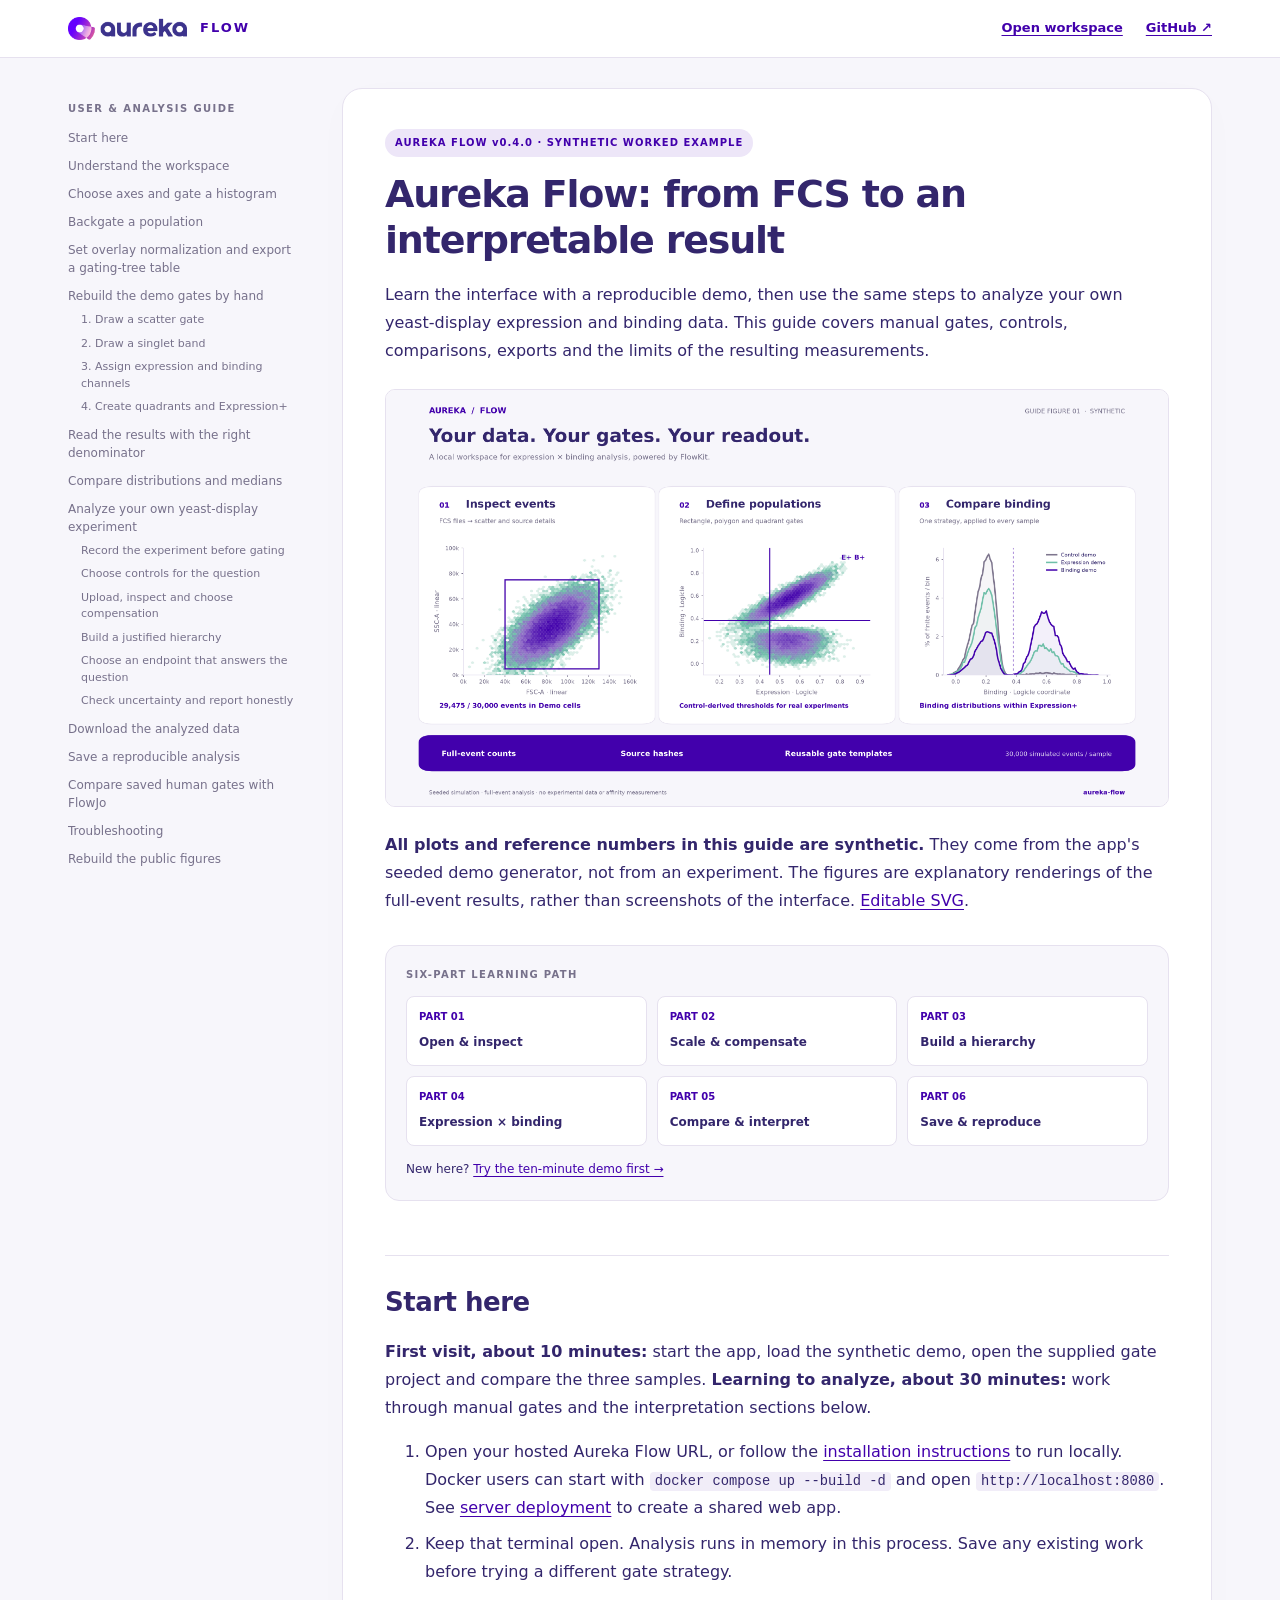
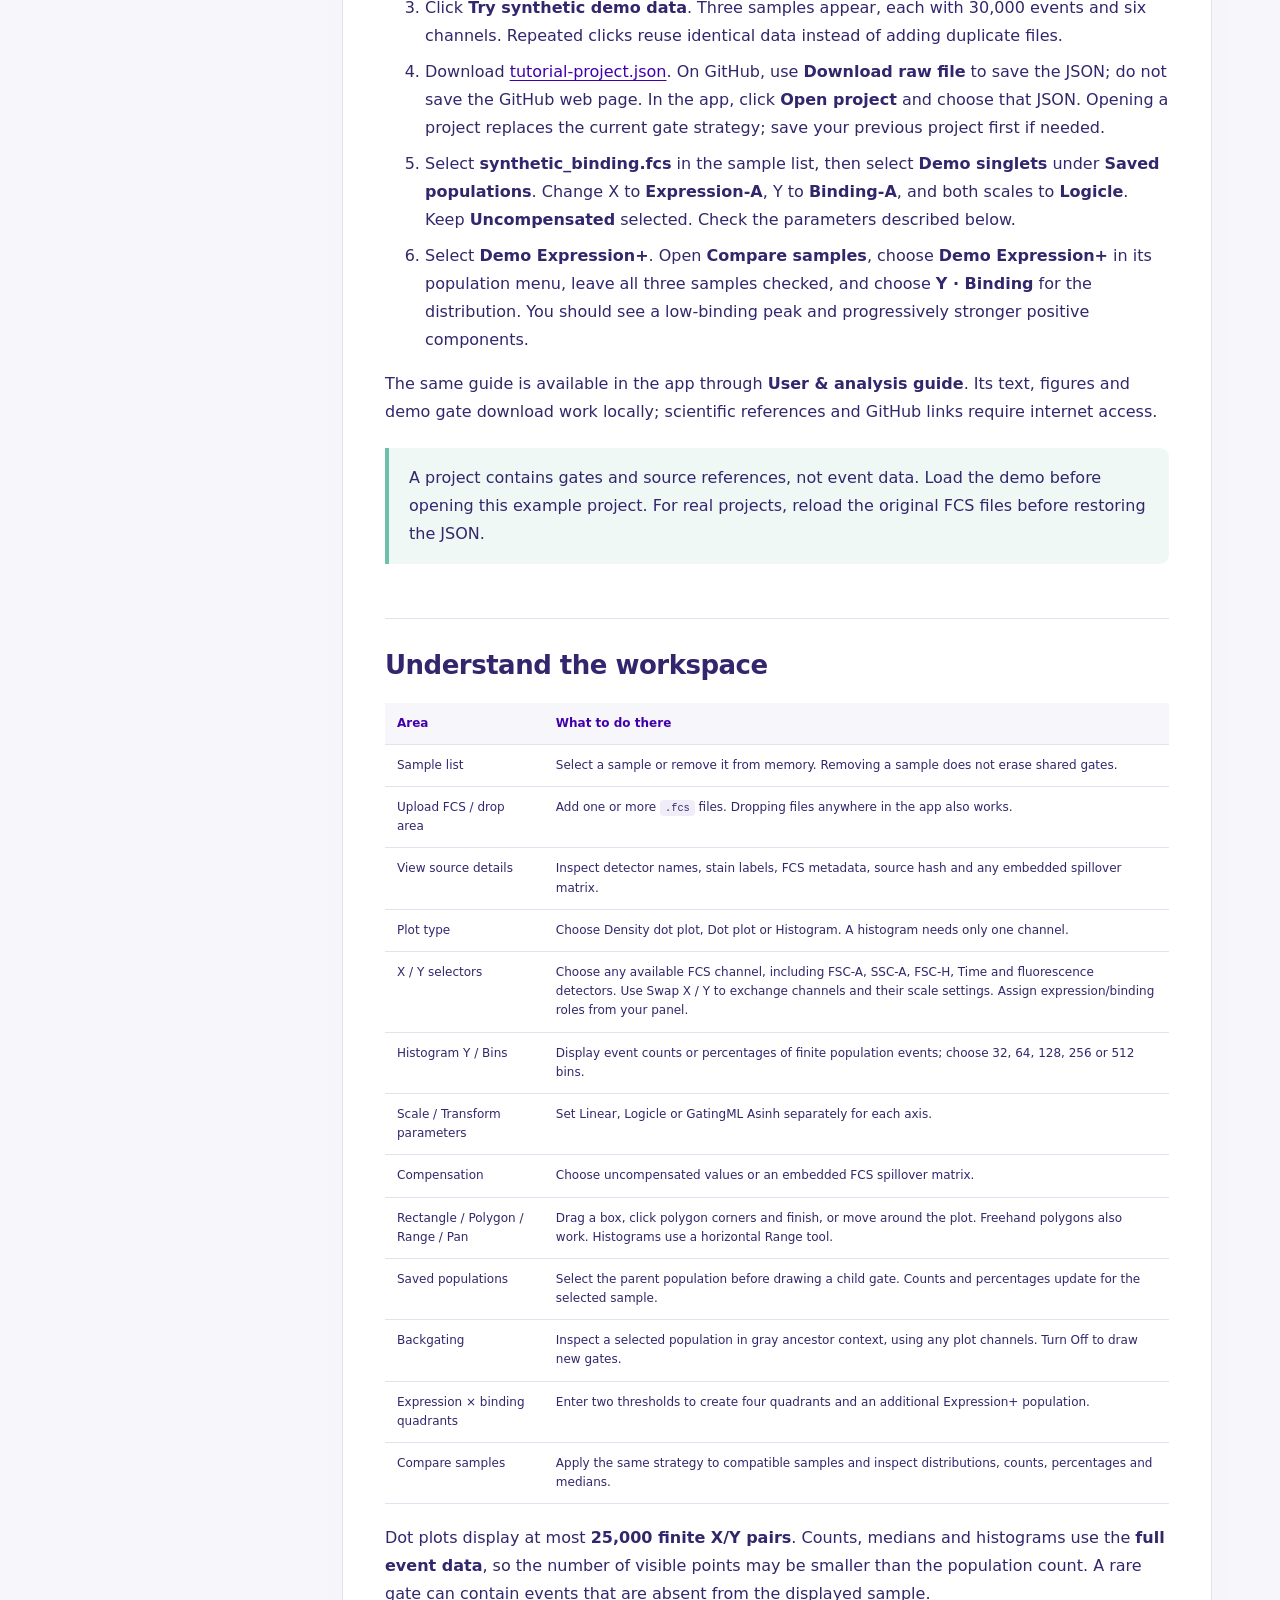
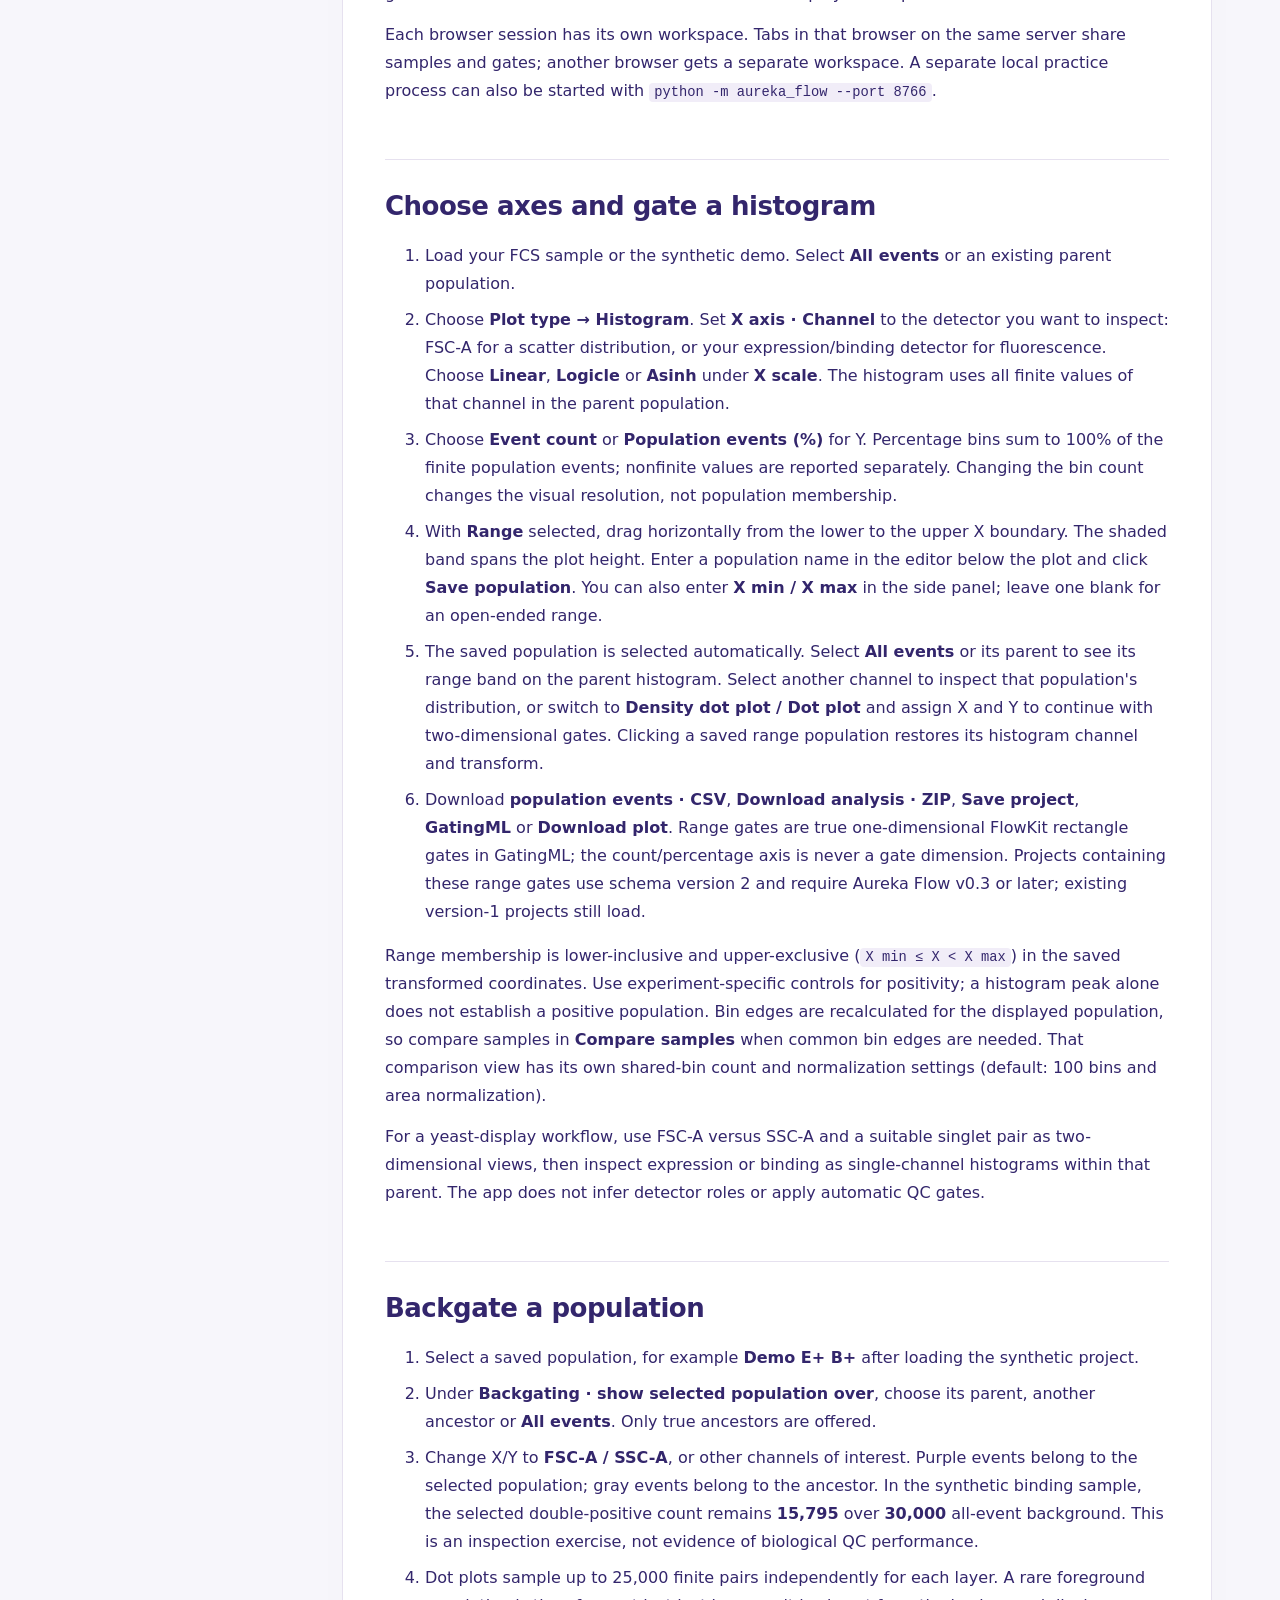
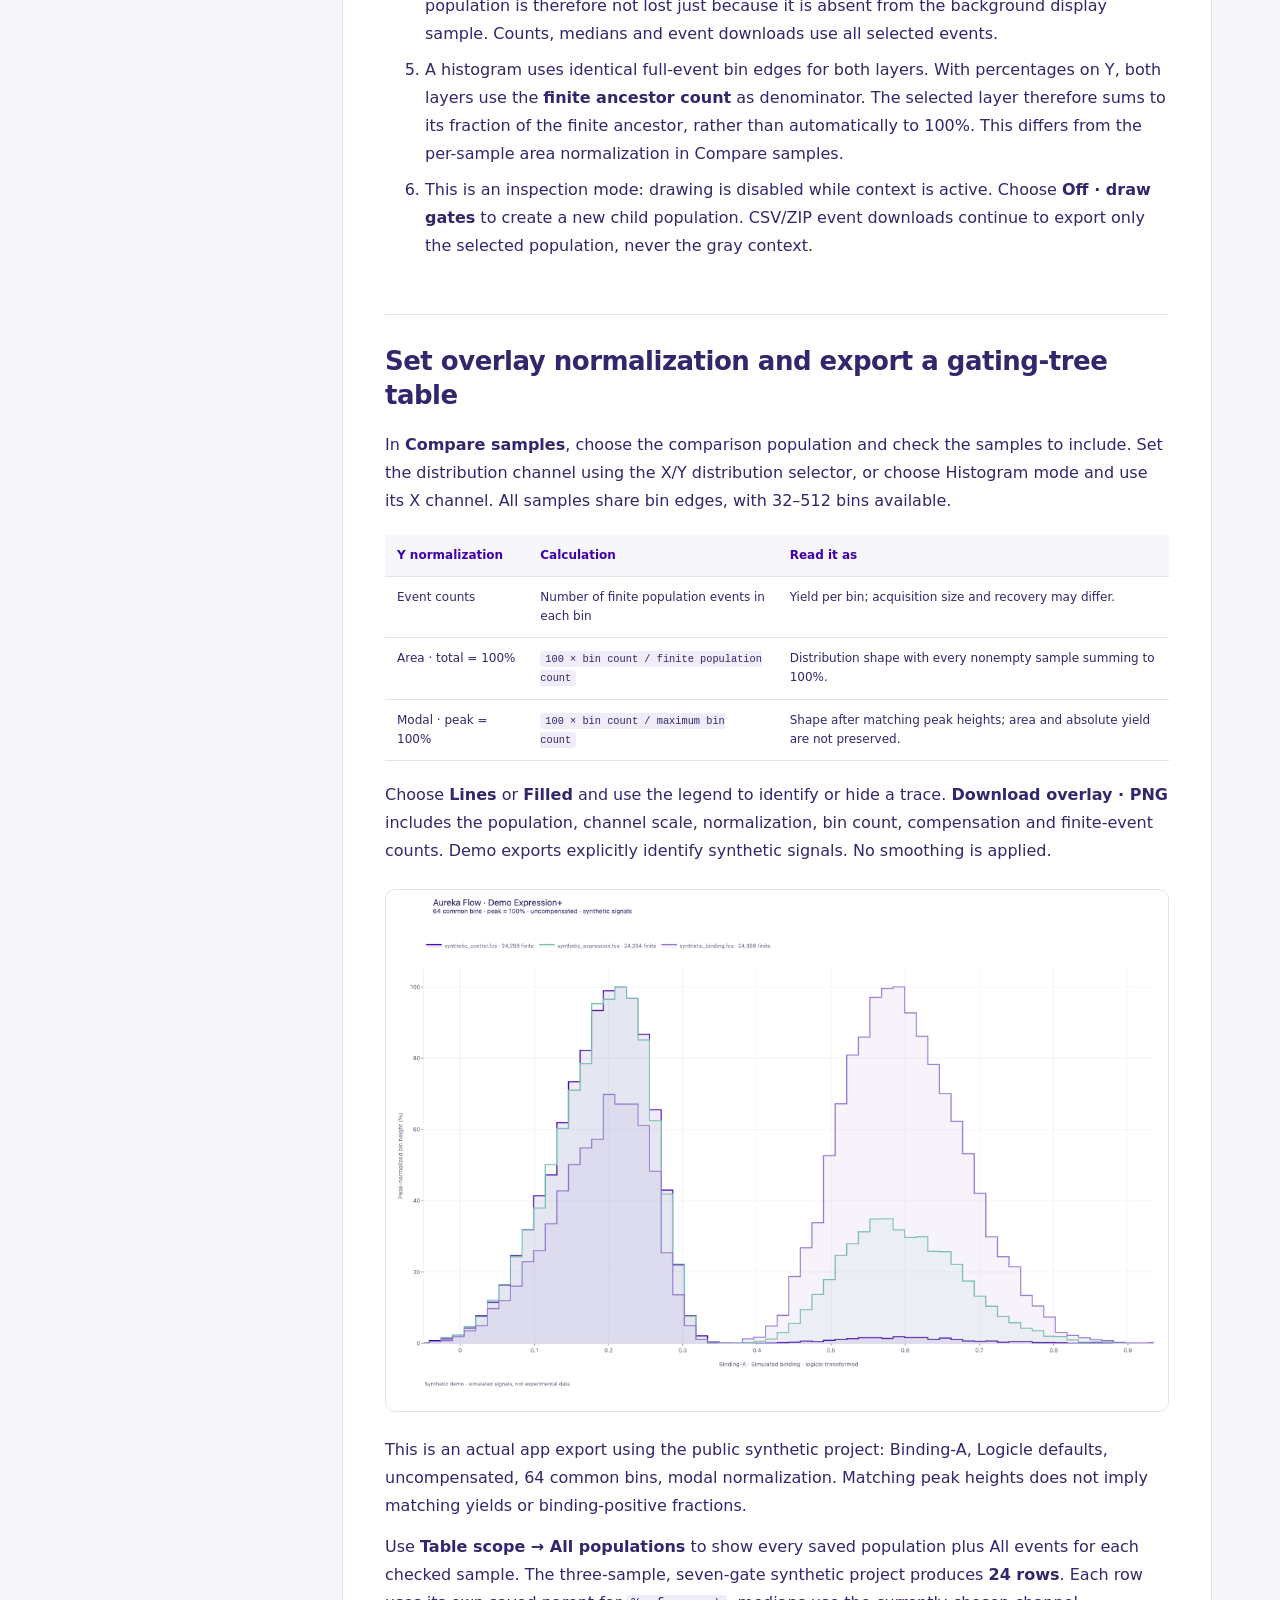
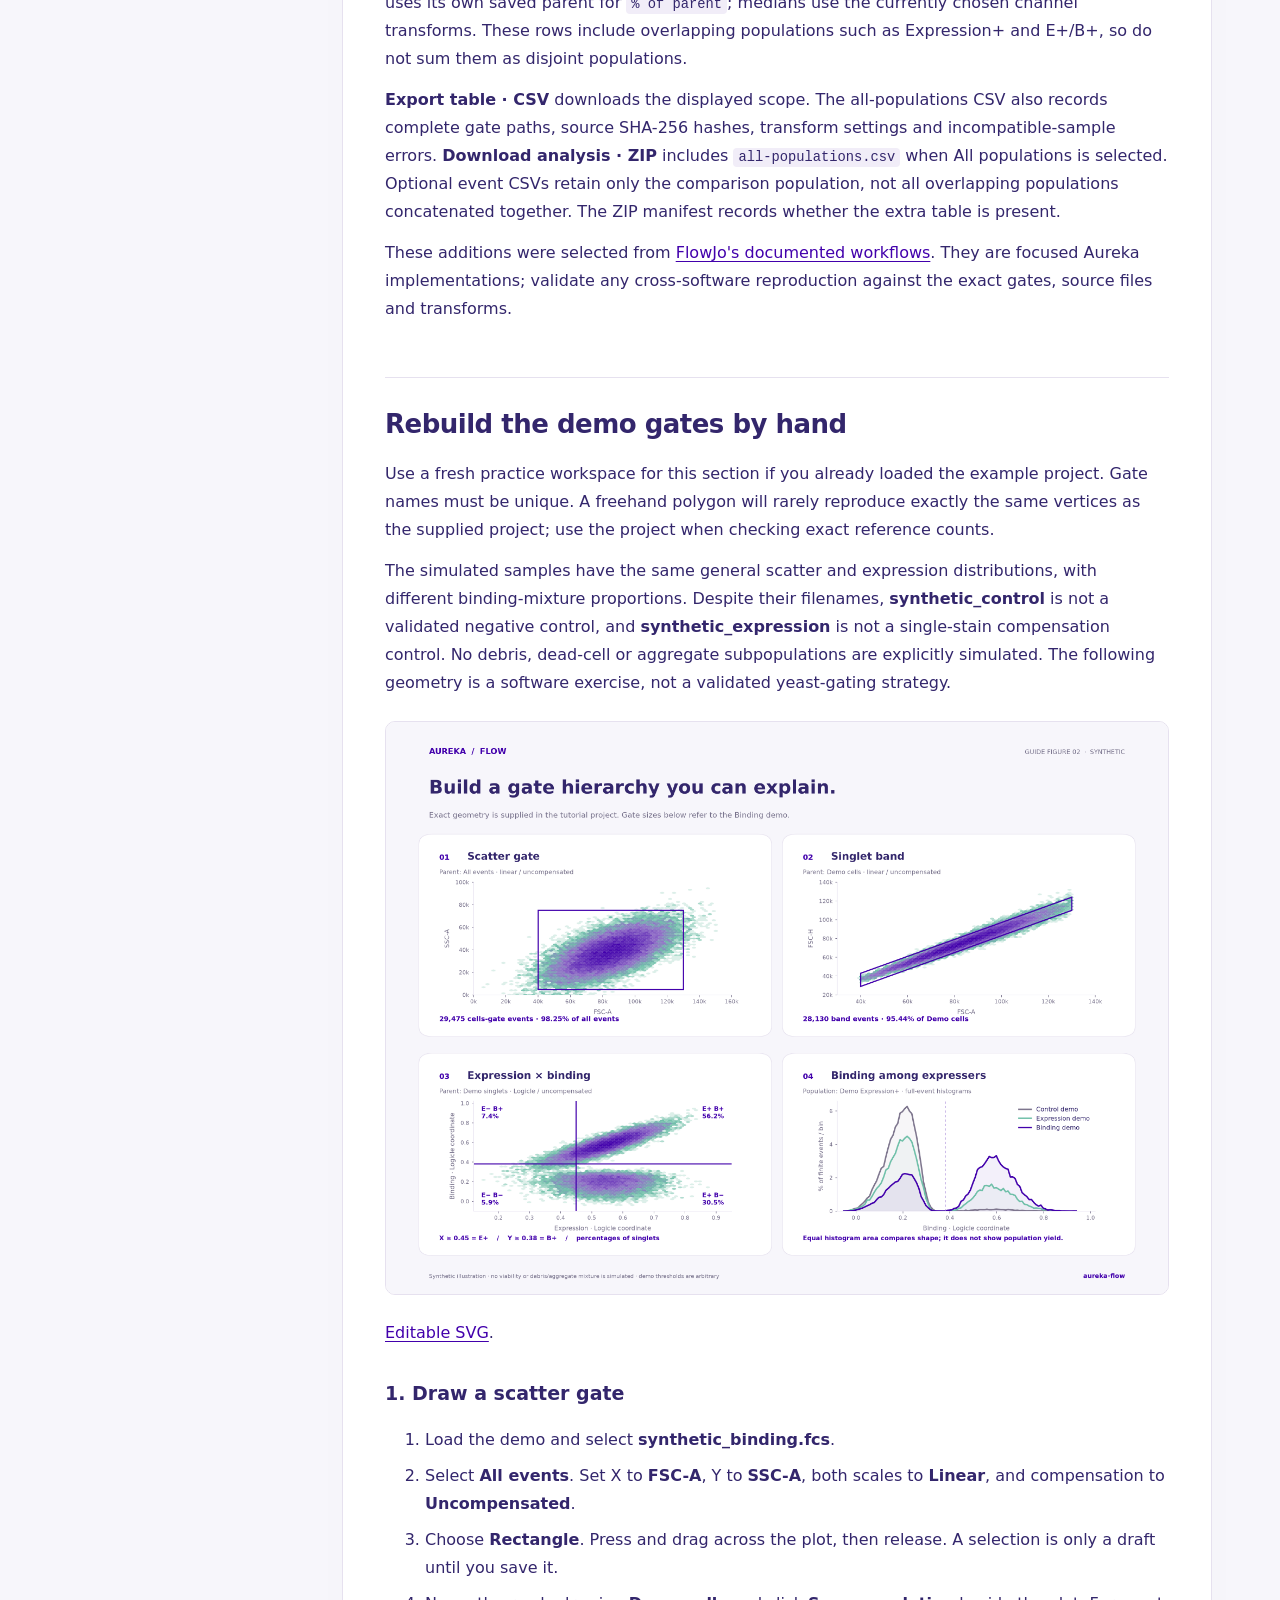
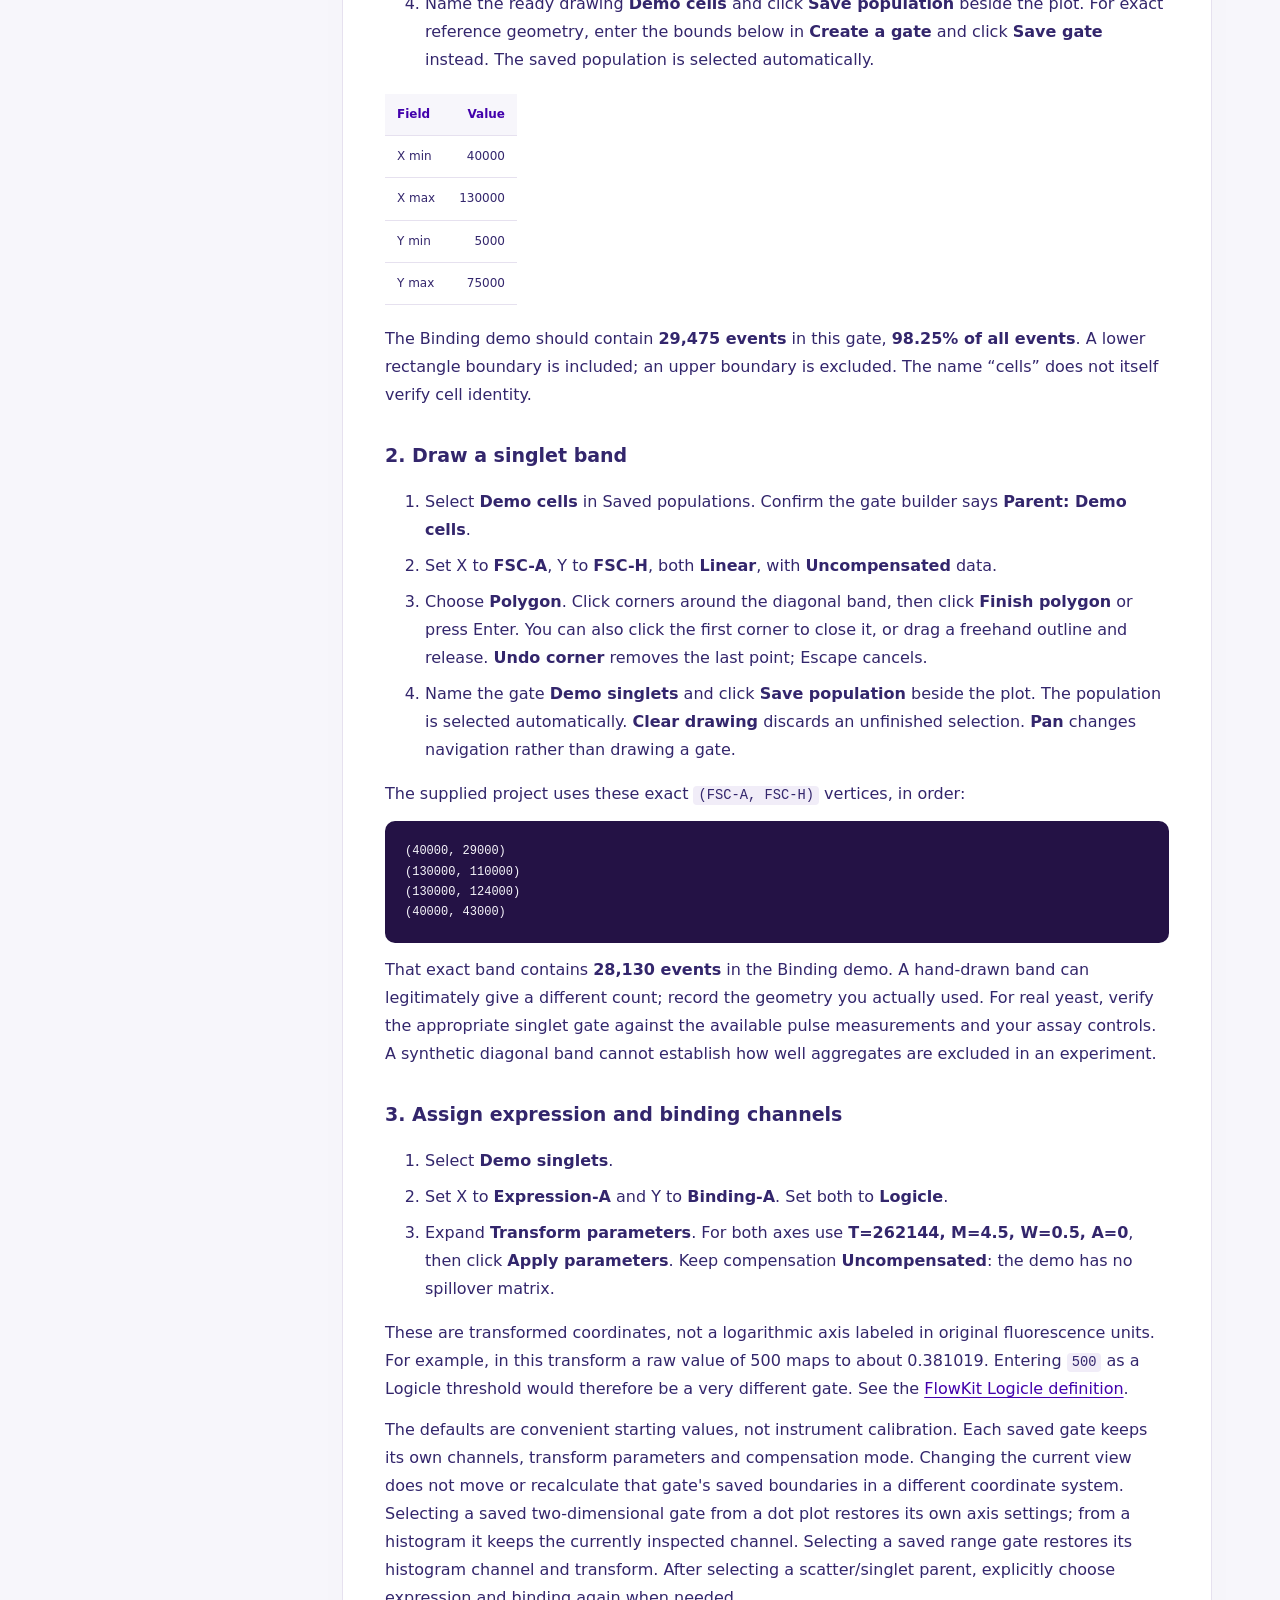
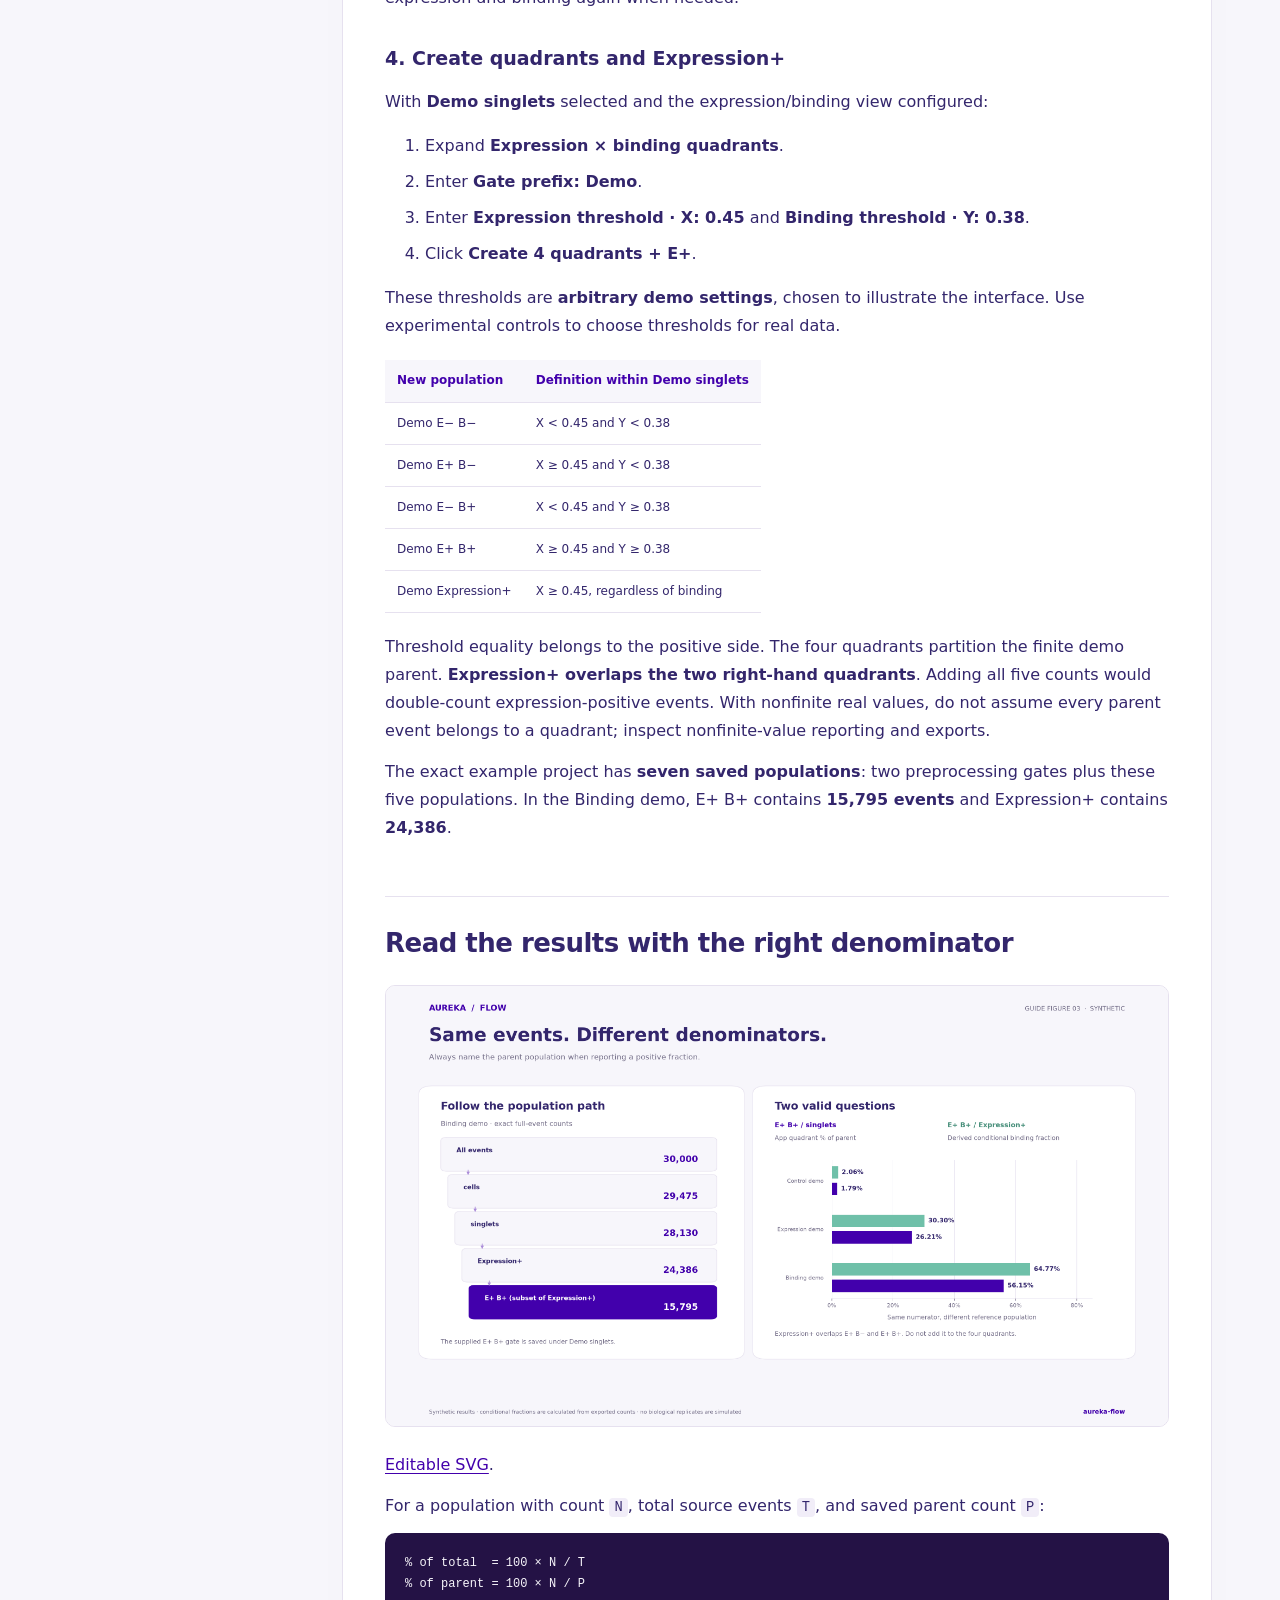
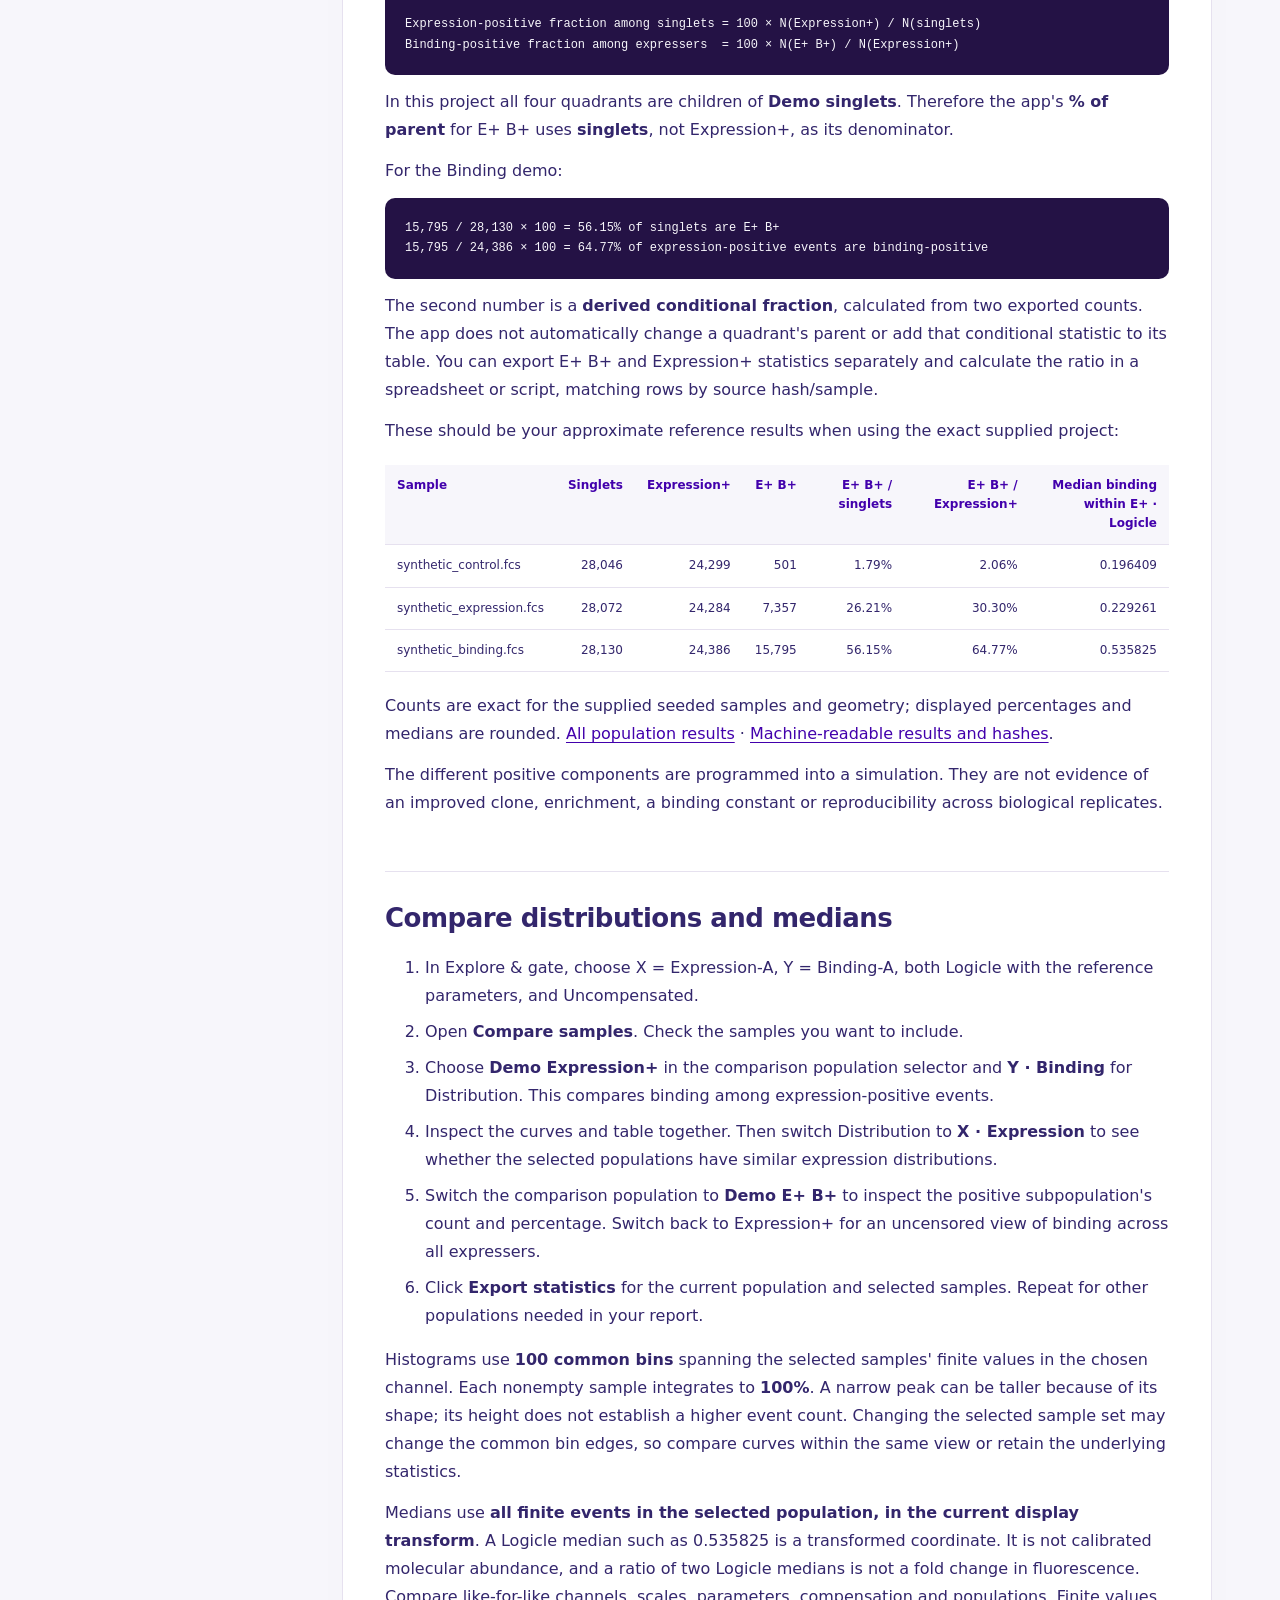
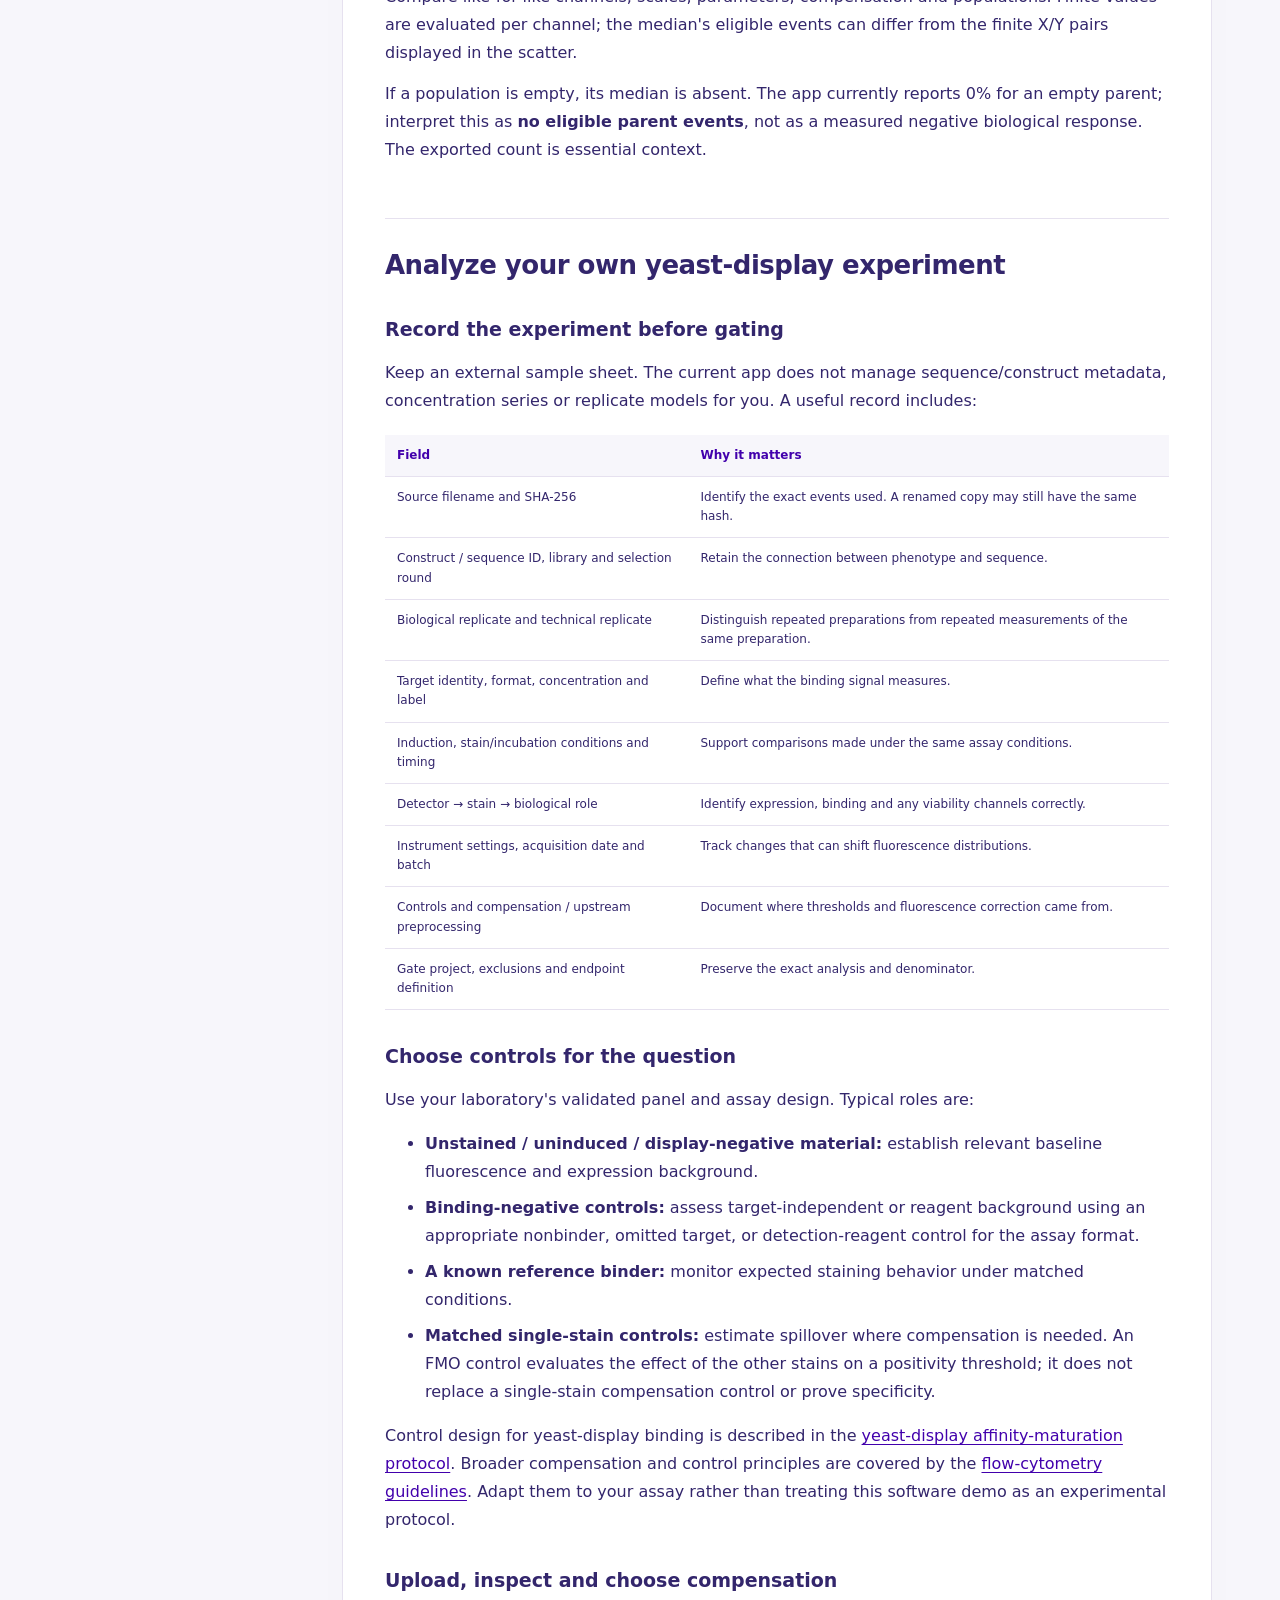
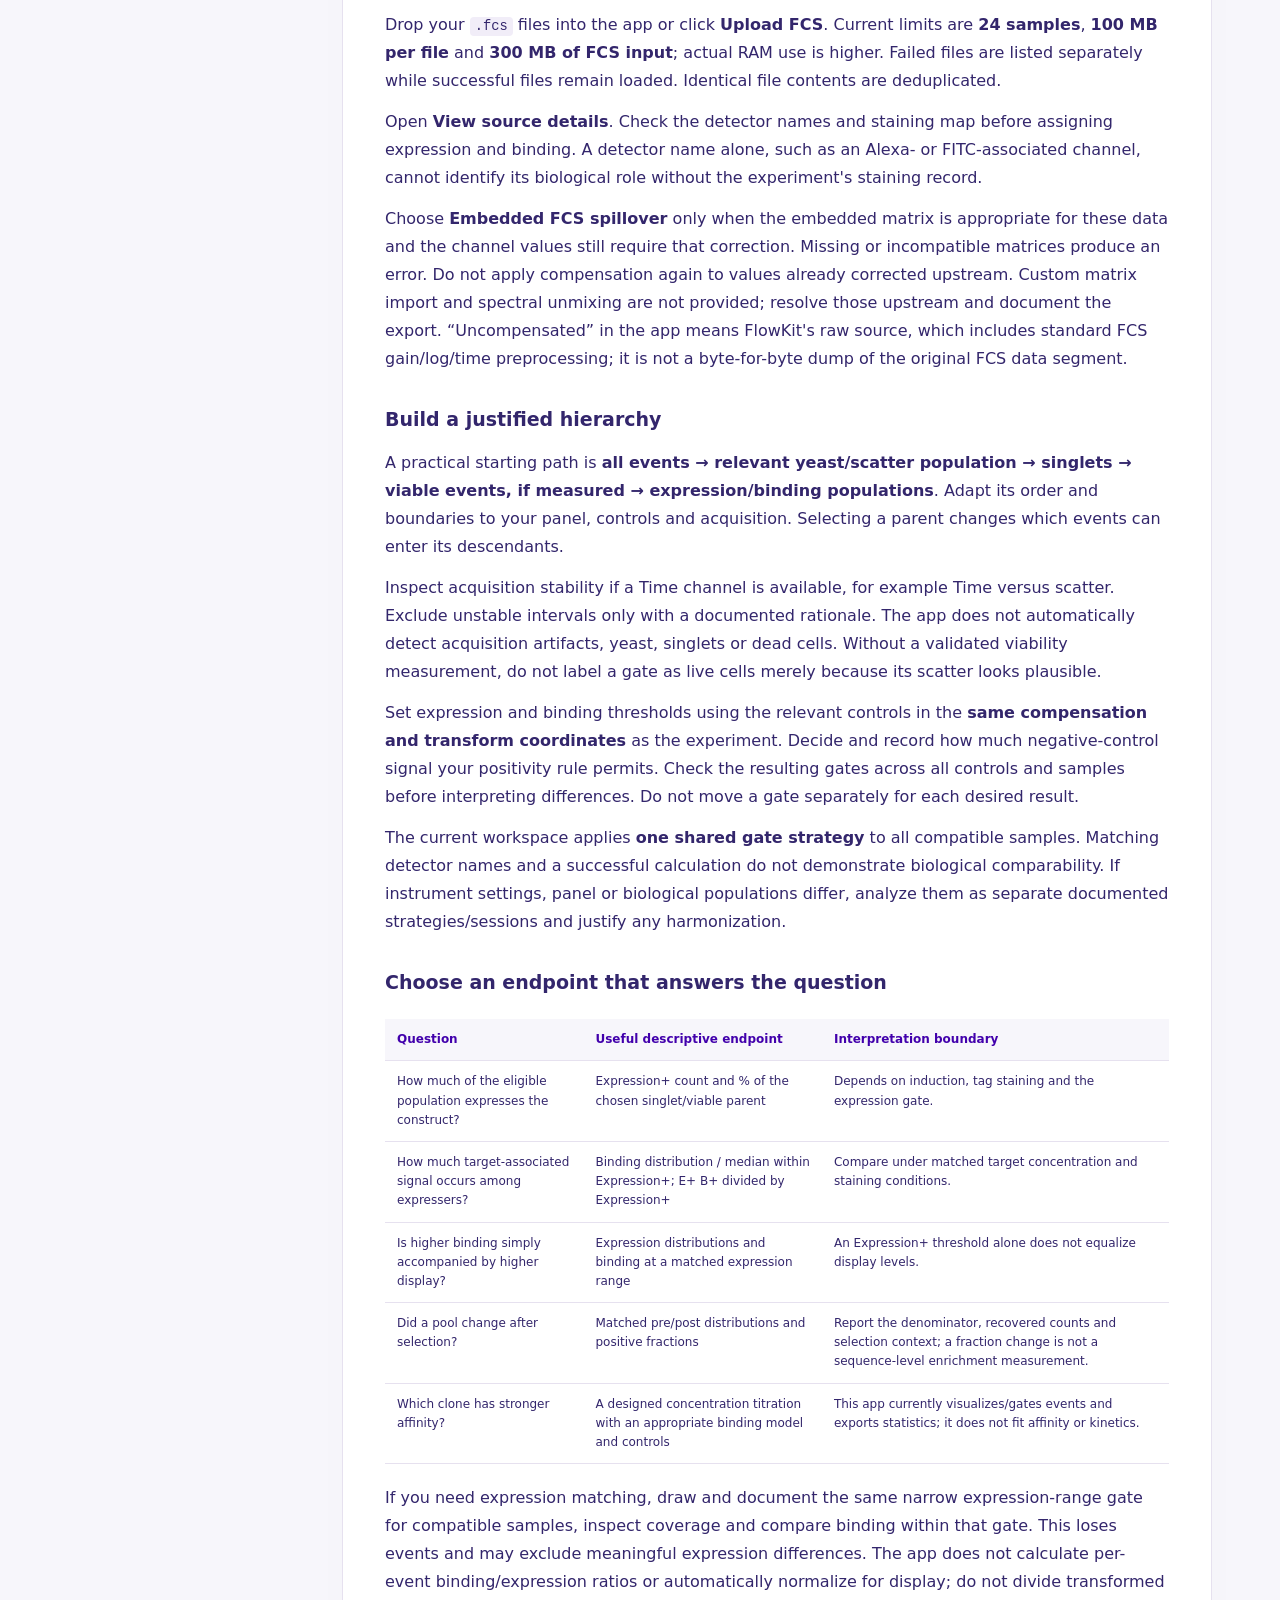
==== commit 5c027fda: "Add backgating, normalized overlays and batch population reports" ====
--- a/aureka_flow/static/guide.html
+++ b/aureka_flow/static/guide.html
@@ -21,6 +21,8 @@
 <li><a href="#start-here">Start here</a></li>
 <li><a href="#understand-the-workspace">Understand the workspace</a></li>
 <li><a href="#choose-axes-and-gate-a-histogram">Choose axes and gate a histogram</a></li>
+<li><a href="#backgate-a-population">Backgate a population</a></li>
+<li><a href="#set-overlay-normalization-and-export-a-gating-tree-table">Set overlay normalization and export a gating-tree table</a></li>
 <li><a href="#rebuild-the-demo-gates-by-hand">Rebuild the demo gates by hand</a><ul>
 <li><a href="#1-draw-a-scatter-gate">1. Draw a scatter gate</a></li>
 <li><a href="#2-draw-a-singlet-band">2. Draw a singlet band</a></li>
@@ -46,7 +48,7 @@
 <li><a href="#rebuild-the-public-figures">Rebuild the public figures</a></li>
 </ul>
 </div>
-</aside><article><span class="badge">AUREKA FLOW v0.3.0 · SYNTHETIC WORKED EXAMPLE</span><h1 id="aureka-flow-from-fcs-to-an-interpretable-result">Aureka Flow: from FCS to an interpretable result</h1>
+</aside><article><span class="badge">AUREKA FLOW v0.4.0 · SYNTHETIC WORKED EXAMPLE</span><h1 id="aureka-flow-from-fcs-to-an-interpretable-result">Aureka Flow: from FCS to an interpretable result</h1>
 <p>Learn the interface with a reproducible demo, then use the same steps to analyze your own yeast-display expression and binding data. This guide covers manual gates, controls, comparisons, exports and the limits of the resulting measurements.</p>
 <p><img alt="Aureka Flow overview: inspect simulated events, define populations and compare binding within expression-positive events." src="assets/tutorial-overview.png" /></p>
 <p><strong>All plots and reference numbers in this guide are synthetic.</strong> They come from the app's seeded demo generator, not from an experiment. The figures are explanatory renderings of the full-event results, rather than screenshots of the interface. <a href="assets/tutorial-overview.svg">Editable SVG</a>.</p>
@@ -115,6 +117,10 @@
 <td>Select the parent population before drawing a child gate. Counts and percentages update for the selected sample.</td>
 </tr>
 <tr>
+<td>Backgating</td>
+<td>Inspect a selected population in gray ancestor context, using any plot channels. Turn Off to draw new gates.</td>
+</tr>
+<tr>
 <td>Expression × binding quadrants</td>
 <td>Enter two thresholds to create four quadrants and an additional Expression+ population.</td>
 </tr>
@@ -135,8 +141,51 @@
 <li>The saved population is selected automatically. Select <strong>All events</strong> or its parent to see its range band on the parent histogram. Select another channel to inspect that population's distribution, or switch to <strong>Density dot plot / Dot plot</strong> and assign X and Y to continue with two-dimensional gates. Clicking a saved range population restores its histogram channel and transform.</li>
 <li>Download <strong>population events · CSV</strong>, <strong>Download analysis · ZIP</strong>, <strong>Save project</strong>, <strong>GatingML</strong> or <strong>Download plot</strong>. Range gates are true one-dimensional FlowKit rectangle gates in GatingML; the count/percentage axis is never a gate dimension. Projects containing these range gates use schema version 2 and require Aureka Flow v0.3 or later; existing version-1 projects still load.</li>
 </ol>
-<p>Range membership is lower-inclusive and upper-exclusive (<code>X min ≤ X &lt; X max</code>) in the saved transformed coordinates. Use experiment-specific controls for positivity; a histogram peak alone does not establish a positive population. Bin edges are recalculated for the displayed population, so compare samples in <strong>Compare samples</strong> when common bin edges are needed. That comparison view uses 100 shared bins and percentage normalization independently of the Explore histogram settings.</p>
+<p>Range membership is lower-inclusive and upper-exclusive (<code>X min ≤ X &lt; X max</code>) in the saved transformed coordinates. Use experiment-specific controls for positivity; a histogram peak alone does not establish a positive population. Bin edges are recalculated for the displayed population, so compare samples in <strong>Compare samples</strong> when common bin edges are needed. That comparison view has its own shared-bin count and normalization settings (default: 100 bins and area normalization).</p>
 <p>For a yeast-display workflow, use FSC-A versus SSC-A and a suitable singlet pair as two-dimensional views, then inspect expression or binding as single-channel histograms within that parent. The app does not infer detector roles or apply automatic QC gates.</p>
+<h2 id="backgate-a-population">Backgate a population</h2>
+<ol>
+<li>Select a saved population, for example <strong>Demo E+ B+</strong> after loading the synthetic project.</li>
+<li>Under <strong>Backgating · show selected population over</strong>, choose its parent, another ancestor or <strong>All events</strong>. Only true ancestors are offered.</li>
+<li>Change X/Y to <strong>FSC-A / SSC-A</strong>, or other channels of interest. Purple events belong to the selected population; gray events belong to the ancestor. In the synthetic binding sample, the selected double-positive count remains <strong>15,795</strong> over <strong>30,000</strong> all-event background. This is an inspection exercise, not evidence of biological QC performance.</li>
+<li>Dot plots sample up to 25,000 finite pairs independently for each layer. A rare foreground population is therefore not lost just because it is absent from the background display sample. Counts, medians and event downloads use all selected events.</li>
+<li>A histogram uses identical full-event bin edges for both layers. With percentages on Y, both layers use the <strong>finite ancestor count</strong> as denominator. The selected layer therefore sums to its fraction of the finite ancestor, rather than automatically to 100%. This differs from the per-sample area normalization in Compare samples.</li>
+<li>This is an inspection mode: drawing is disabled while context is active. Choose <strong>Off · draw gates</strong> to create a new child population. CSV/ZIP event downloads continue to export only the selected population, never the gray context.</li>
+</ol>
+<h2 id="set-overlay-normalization-and-export-a-gating-tree-table">Set overlay normalization and export a gating-tree table</h2>
+<p>In <strong>Compare samples</strong>, choose the comparison population and check the samples to include. Set the distribution channel using the X/Y distribution selector, or choose Histogram mode and use its X channel. All samples share bin edges, with 32–512 bins available.</p>
+<table>
+<thead>
+<tr>
+<th>Y normalization</th>
+<th>Calculation</th>
+<th>Read it as</th>
+</tr>
+</thead>
+<tbody>
+<tr>
+<td>Event counts</td>
+<td>Number of finite population events in each bin</td>
+<td>Yield per bin; acquisition size and recovery may differ.</td>
+</tr>
+<tr>
+<td>Area · total = 100%</td>
+<td><code>100 × bin count / finite population count</code></td>
+<td>Distribution shape with every nonempty sample summing to 100%.</td>
+</tr>
+<tr>
+<td>Modal · peak = 100%</td>
+<td><code>100 × bin count / maximum bin count</code></td>
+<td>Shape after matching peak heights; area and absolute yield are not preserved.</td>
+</tr>
+</tbody>
+</table>
+<p>Choose <strong>Lines</strong> or <strong>Filled</strong> and use the legend to identify or hide a trace. <strong>Download overlay · PNG</strong> includes the population, channel scale, normalization, bin count, compensation and finite-event counts. Demo exports explicitly identify synthetic signals. No smoothing is applied.</p>
+<p><img alt="Synthetic binding distributions within Demo Expression+, exported from the app with 64 shared bins, modal normalization and filled traces." src="assets/tutorial-overlay-modal.png" /></p>
+<p>This is an actual app export using the public synthetic project: Binding-A, Logicle defaults, uncompensated, 64 common bins, modal normalization. Matching peak heights does not imply matching yields or binding-positive fractions.</p>
+<p>Use <strong>Table scope → All populations</strong> to show every saved population plus All events for each checked sample. The three-sample, seven-gate synthetic project produces <strong>24 rows</strong>. Each row uses its own saved parent for <code>% of parent</code>; medians use the currently chosen channel transforms. These rows include overlapping populations such as Expression+ and E+/B+, so do not sum them as disjoint populations.</p>
+<p><strong>Export table · CSV</strong> downloads the displayed scope. The all-populations CSV also records complete gate paths, source SHA-256 hashes, transform settings and incompatible-sample errors. <strong>Download analysis · ZIP</strong> includes <code>all-populations.csv</code> when All populations is selected. Optional event CSVs retain only the comparison population, not all overlapping populations concatenated together. The ZIP manifest records whether the extra table is present.</p>
+<p>These additions were selected from <a href="https://github.com/Drjackxiaoyuchen/aureka-flow/blob/main/docs/FLOWJO_FEATURE_REVIEW.md">FlowJo's documented workflows</a>. They are focused Aureka implementations; validate any cross-software reproduction against the exact gates, source files and transforms.</p>
 <h2 id="rebuild-the-demo-gates-by-hand">Rebuild the demo gates by hand</h2>
 <p>Use a fresh practice workspace for this section if you already loaded the example project. Gate names must be unique. A freehand polygon will rarely reproduce exactly the same vertices as the supplied project; use the project when checking exact reference counts.</p>
 <p>The simulated samples have the same general scatter and expression distributions, with different binding-mixture proportions. Despite their filenames, <strong>synthetic_control</strong> is not a validated negative control, and <strong>synthetic_expression</strong> is not a single-stain compensation control. No debris, dead-cell or aggregate subpopulations are explicitly simulated. The following geometry is a software exercise, not a validated yeast-gating strategy.</p>
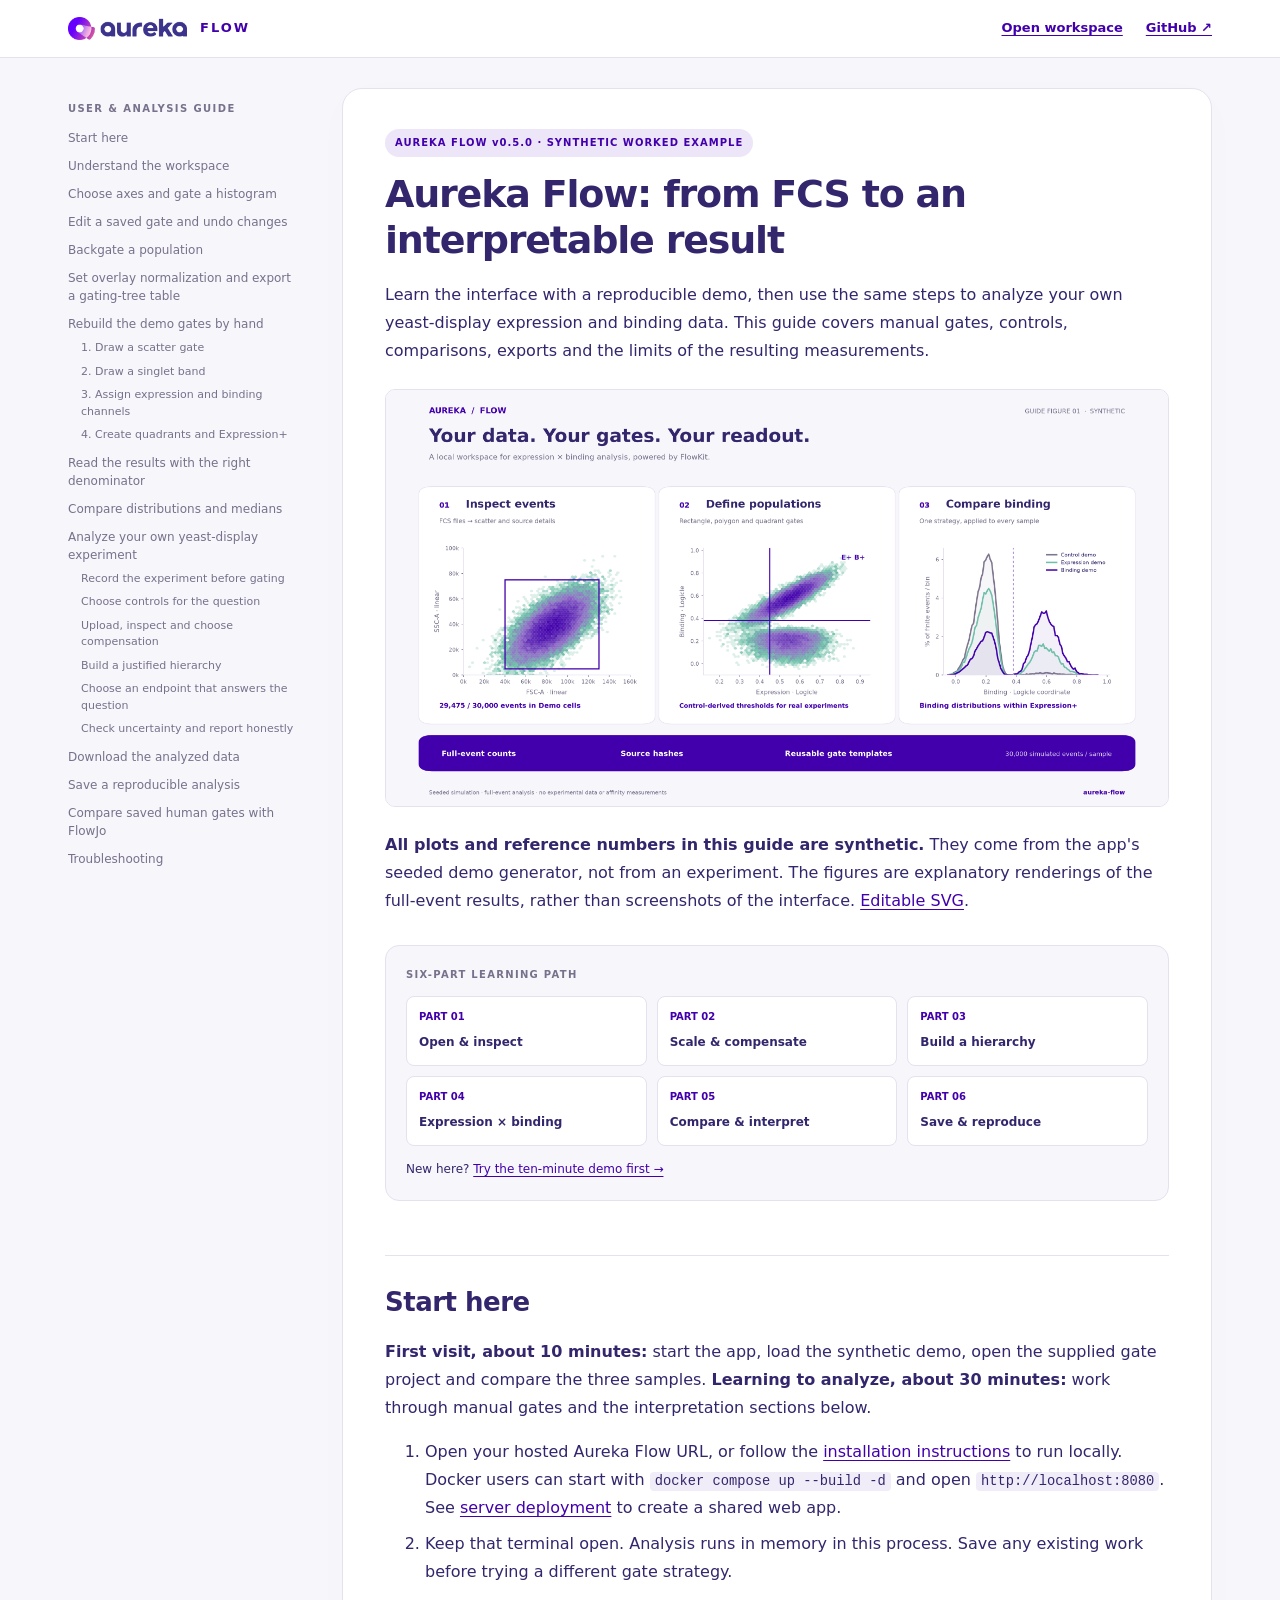
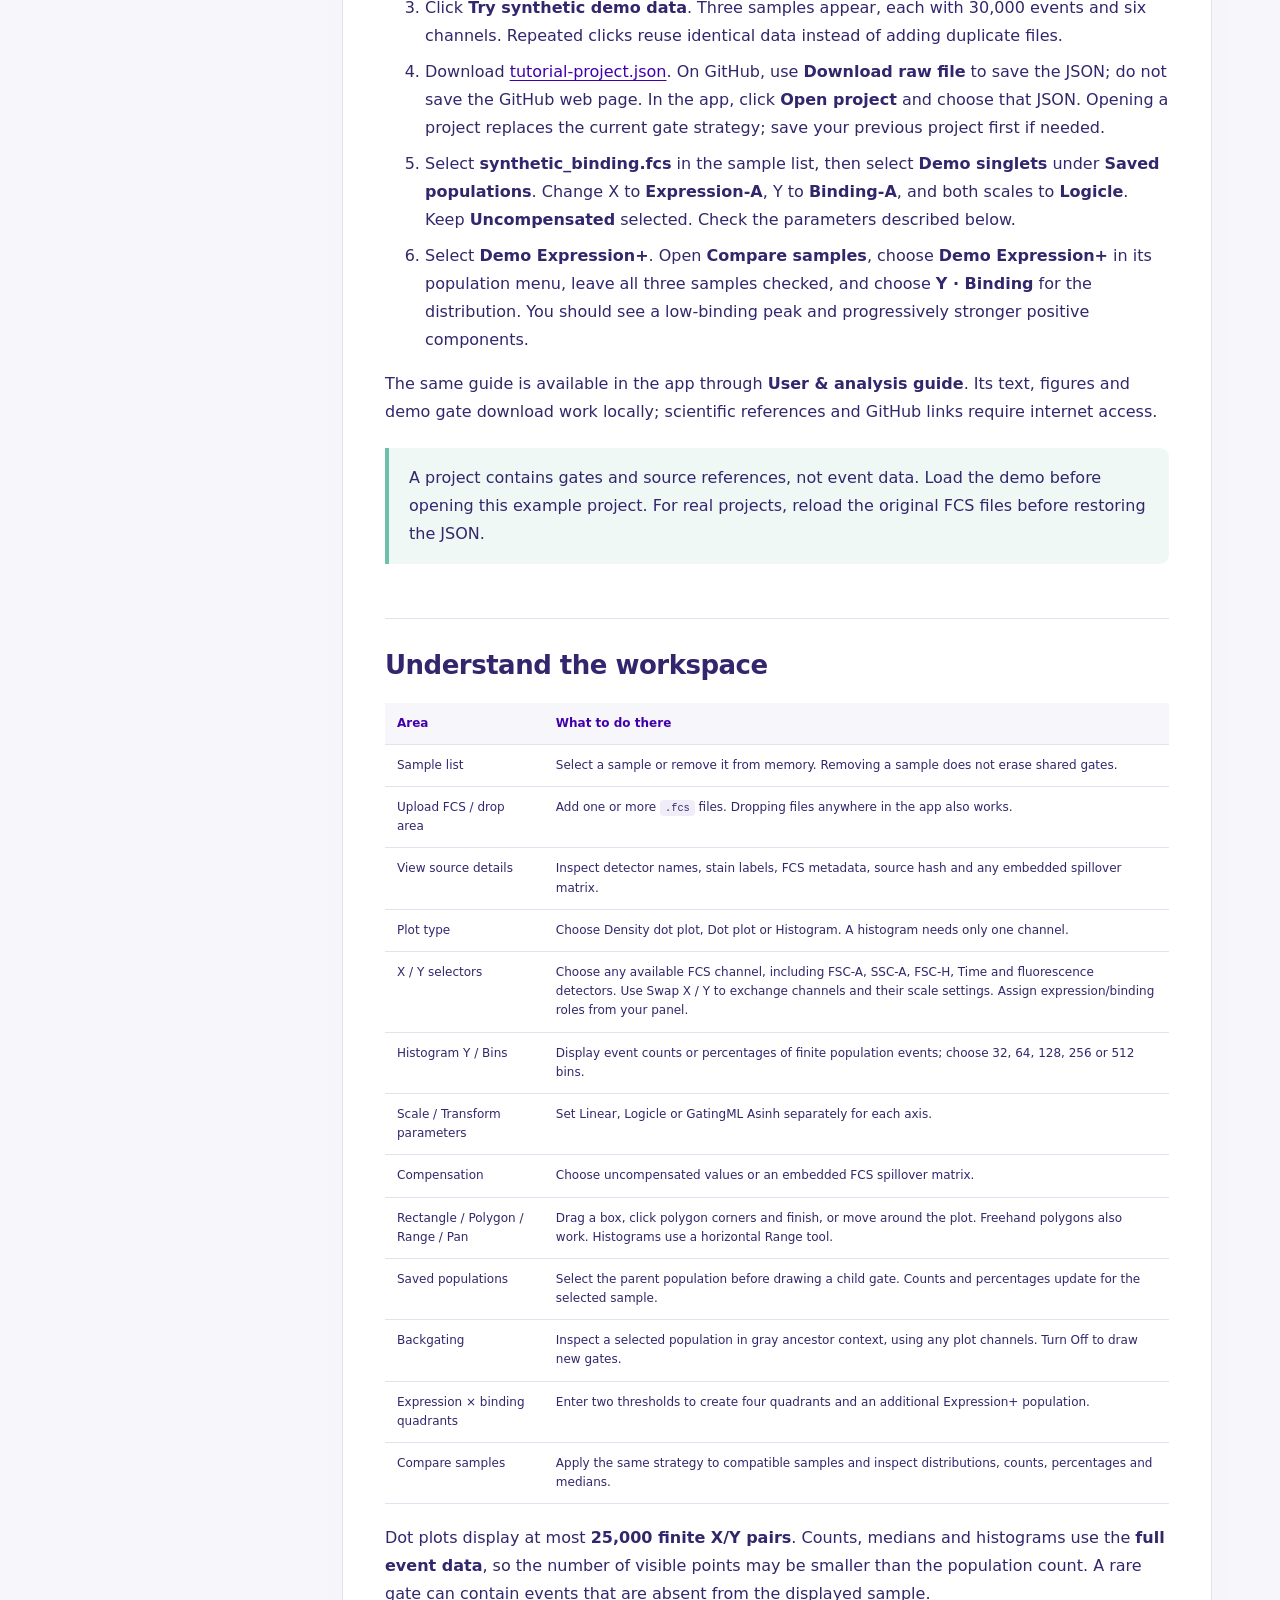
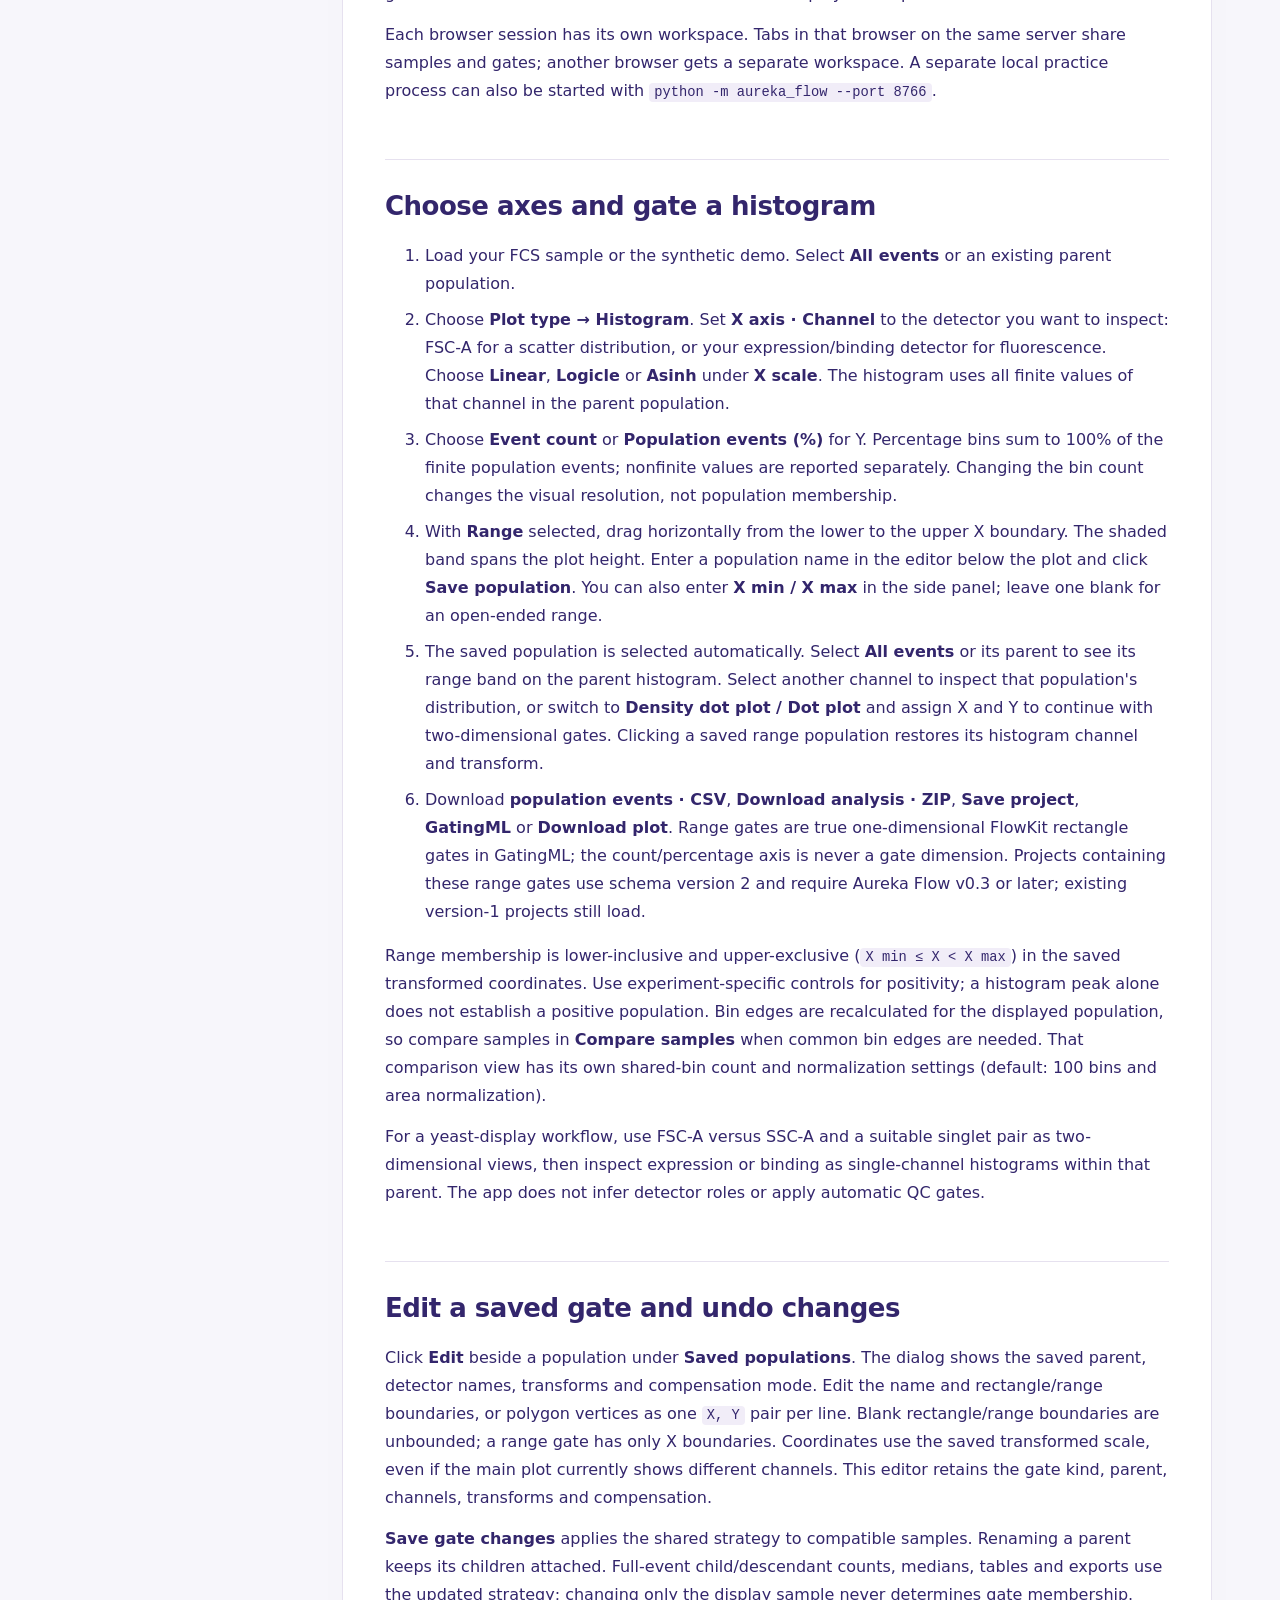
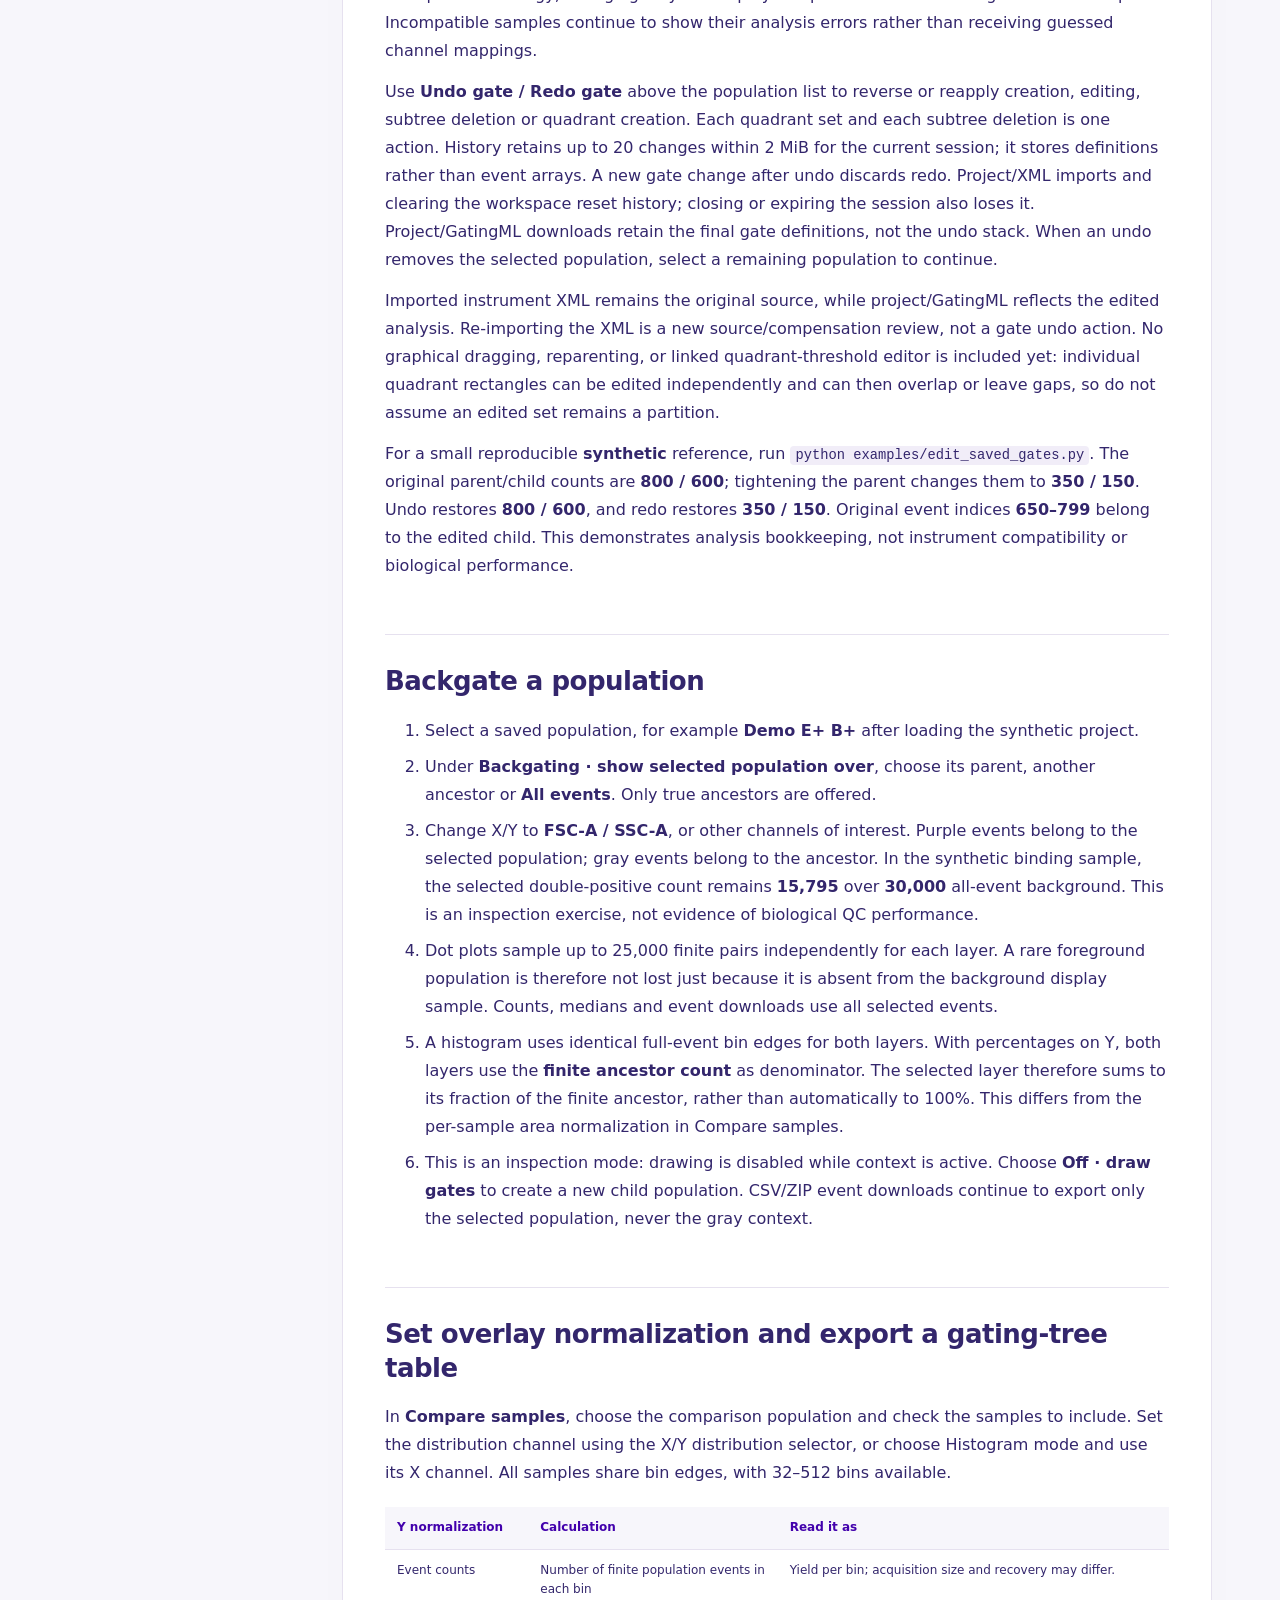
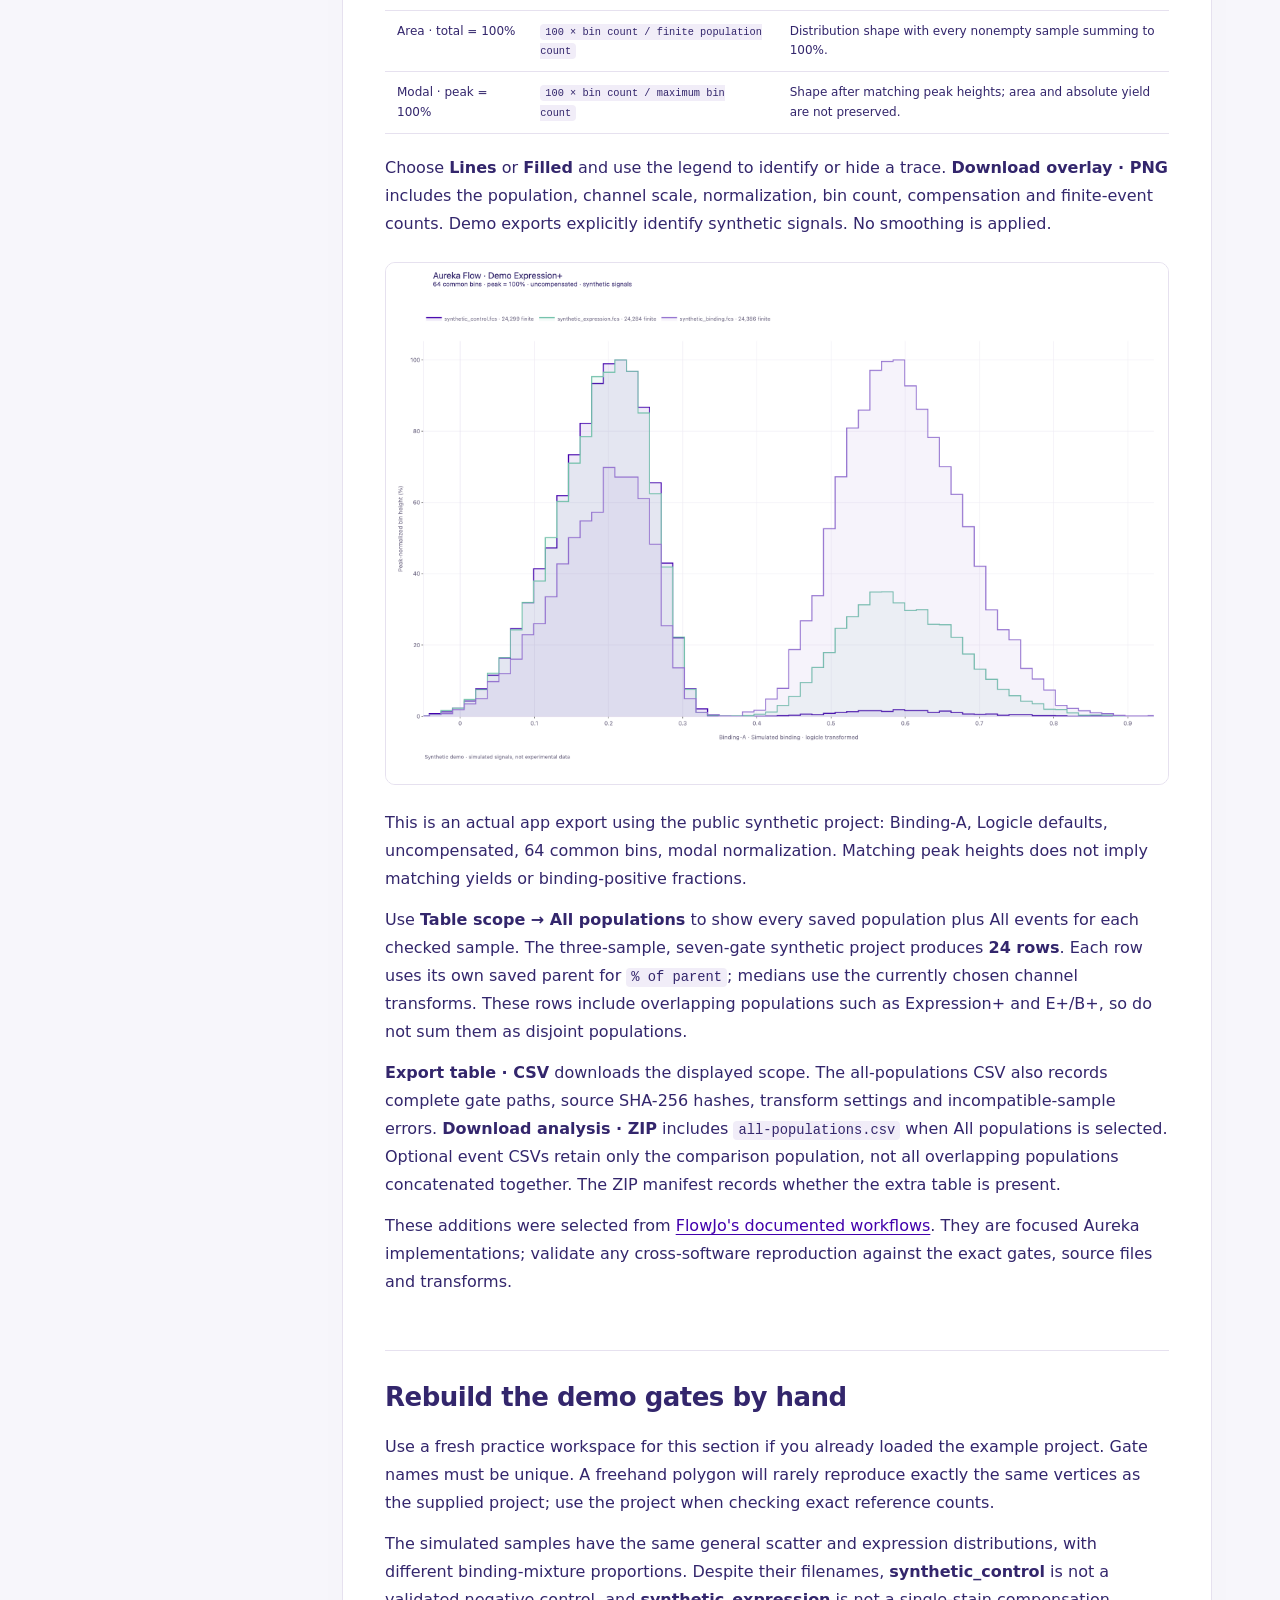
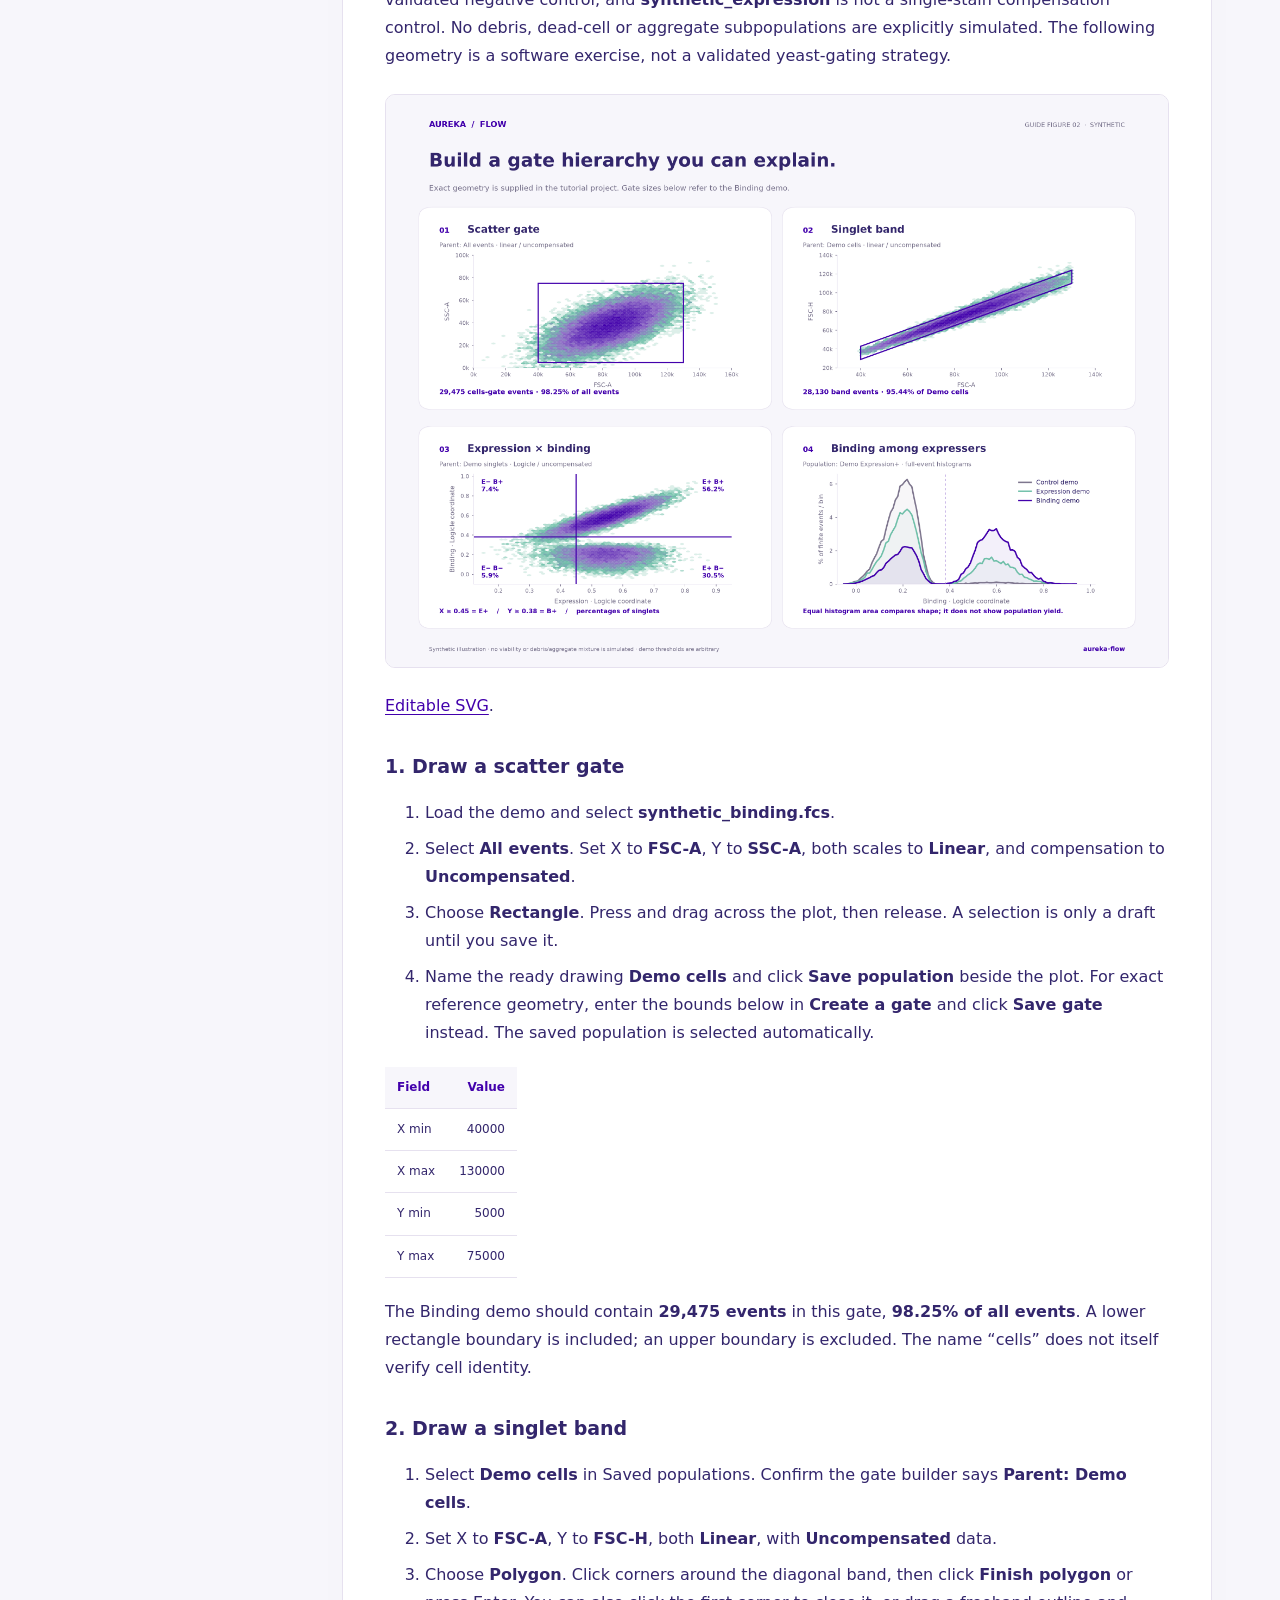
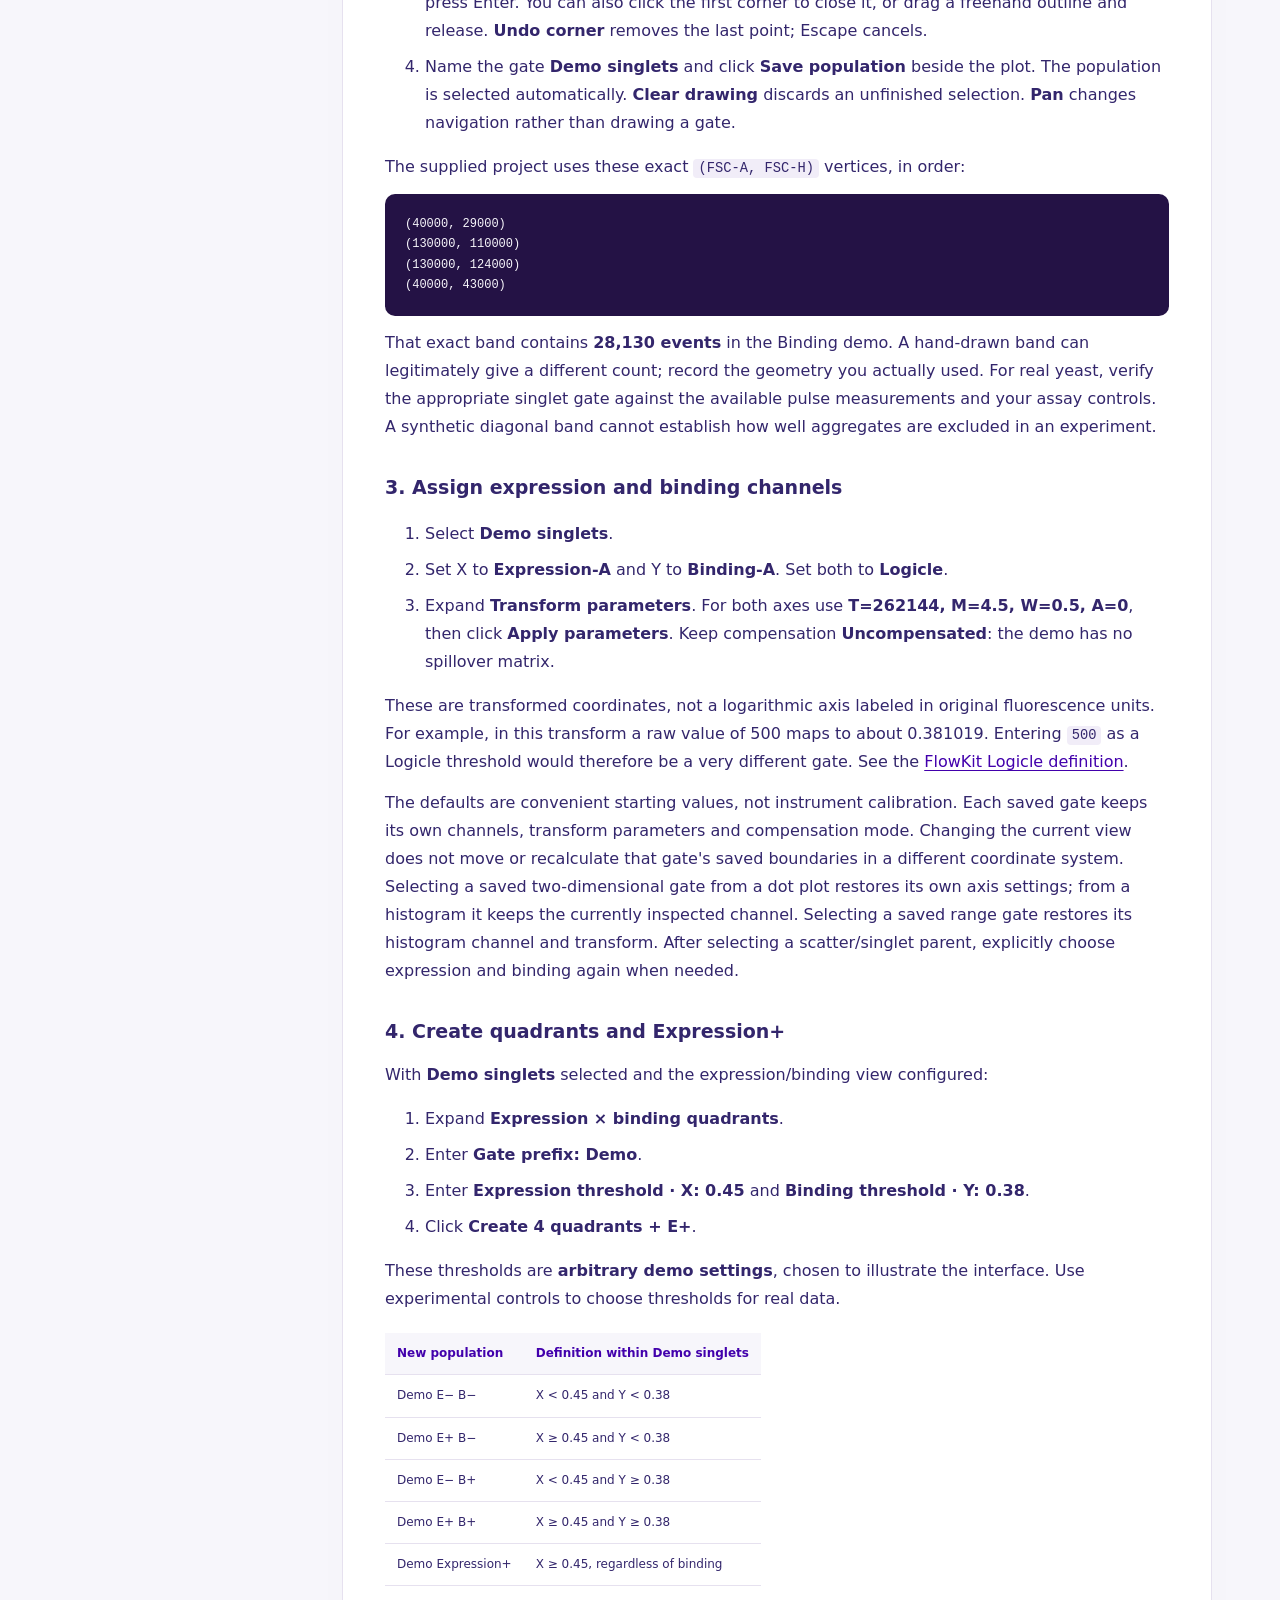
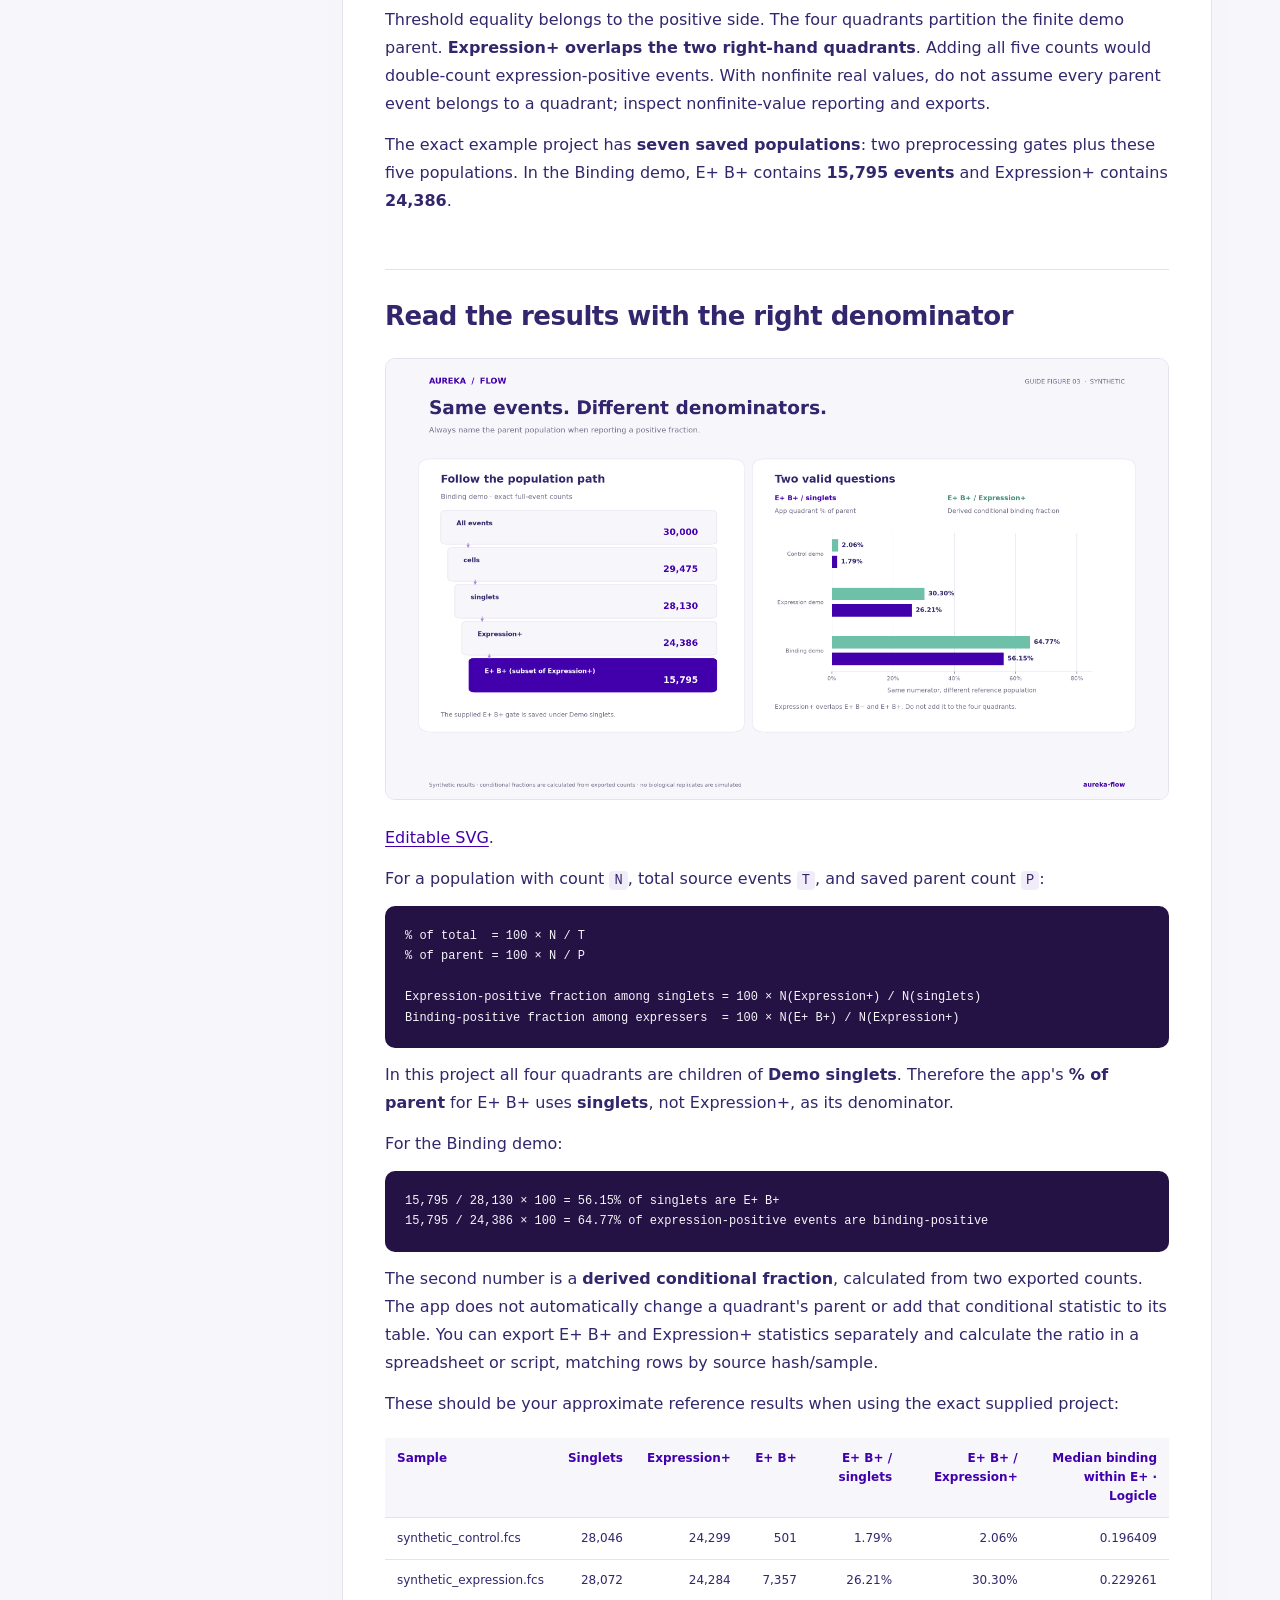
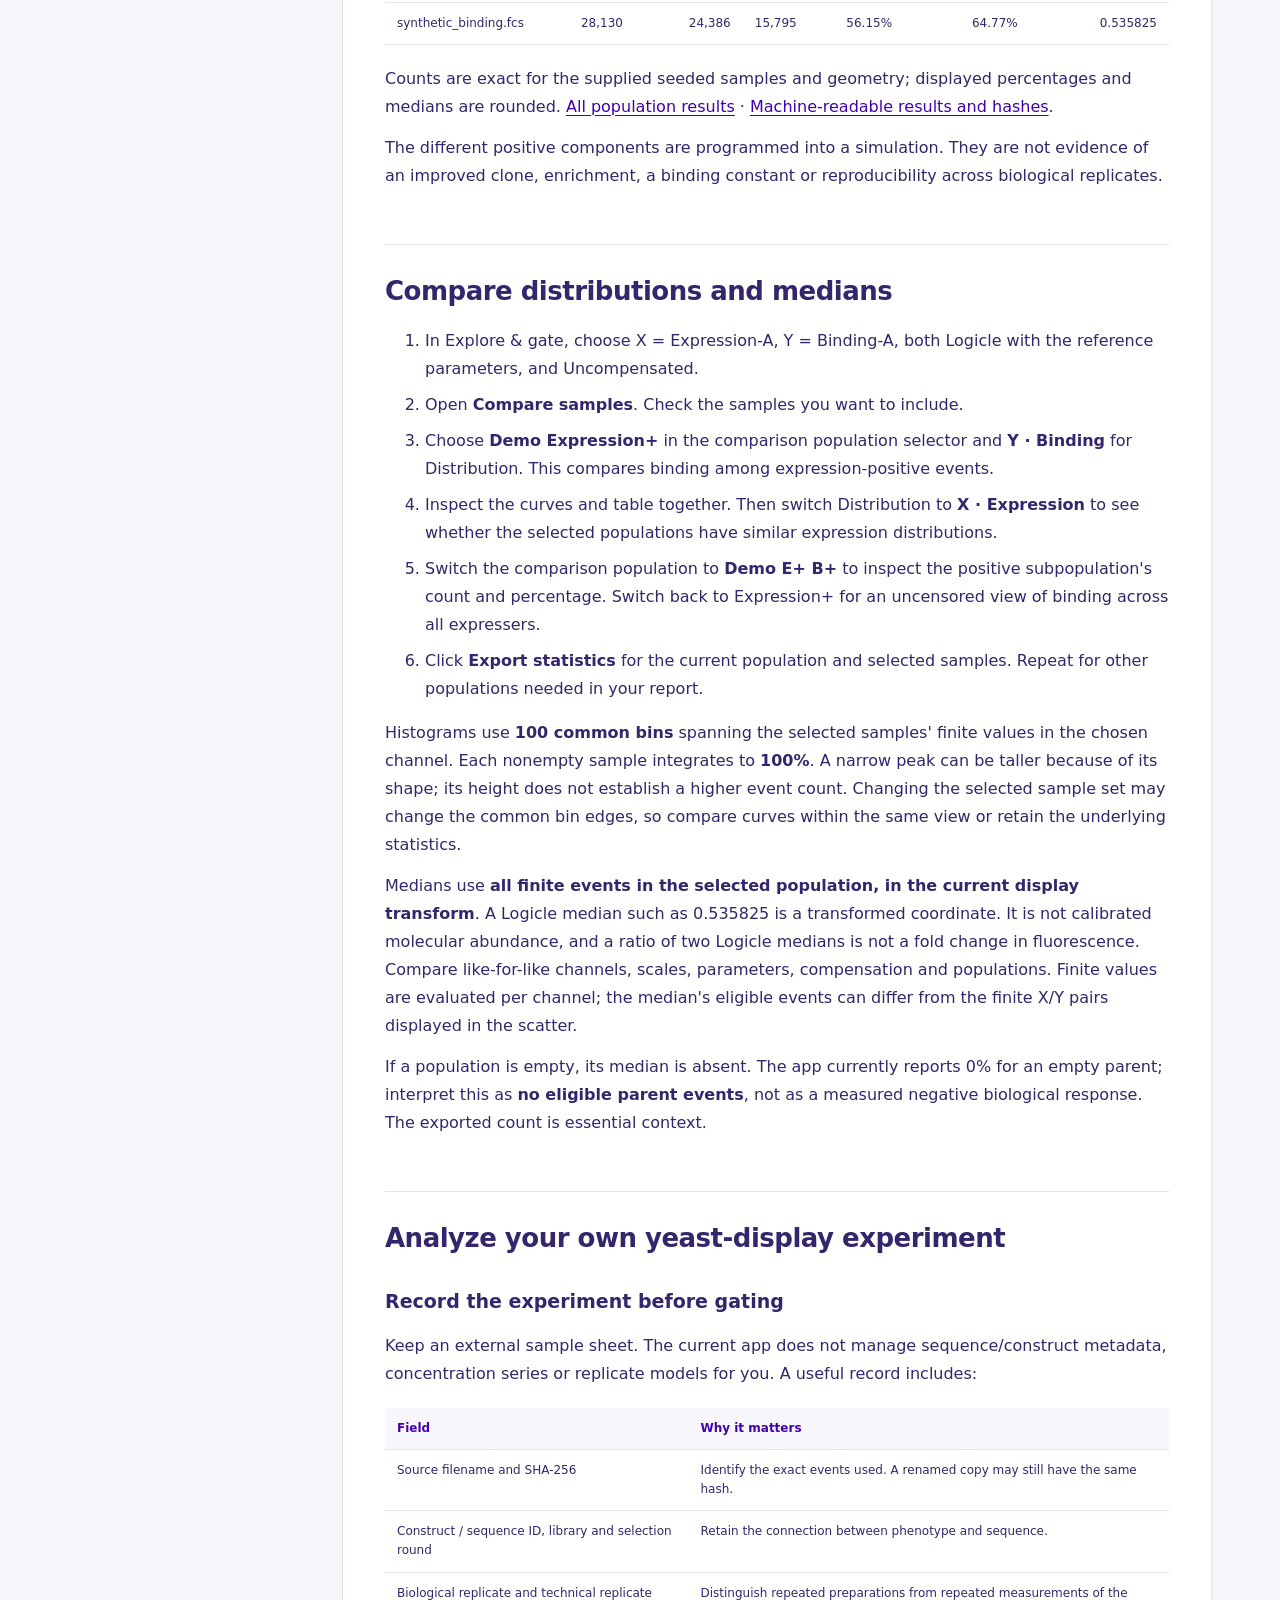
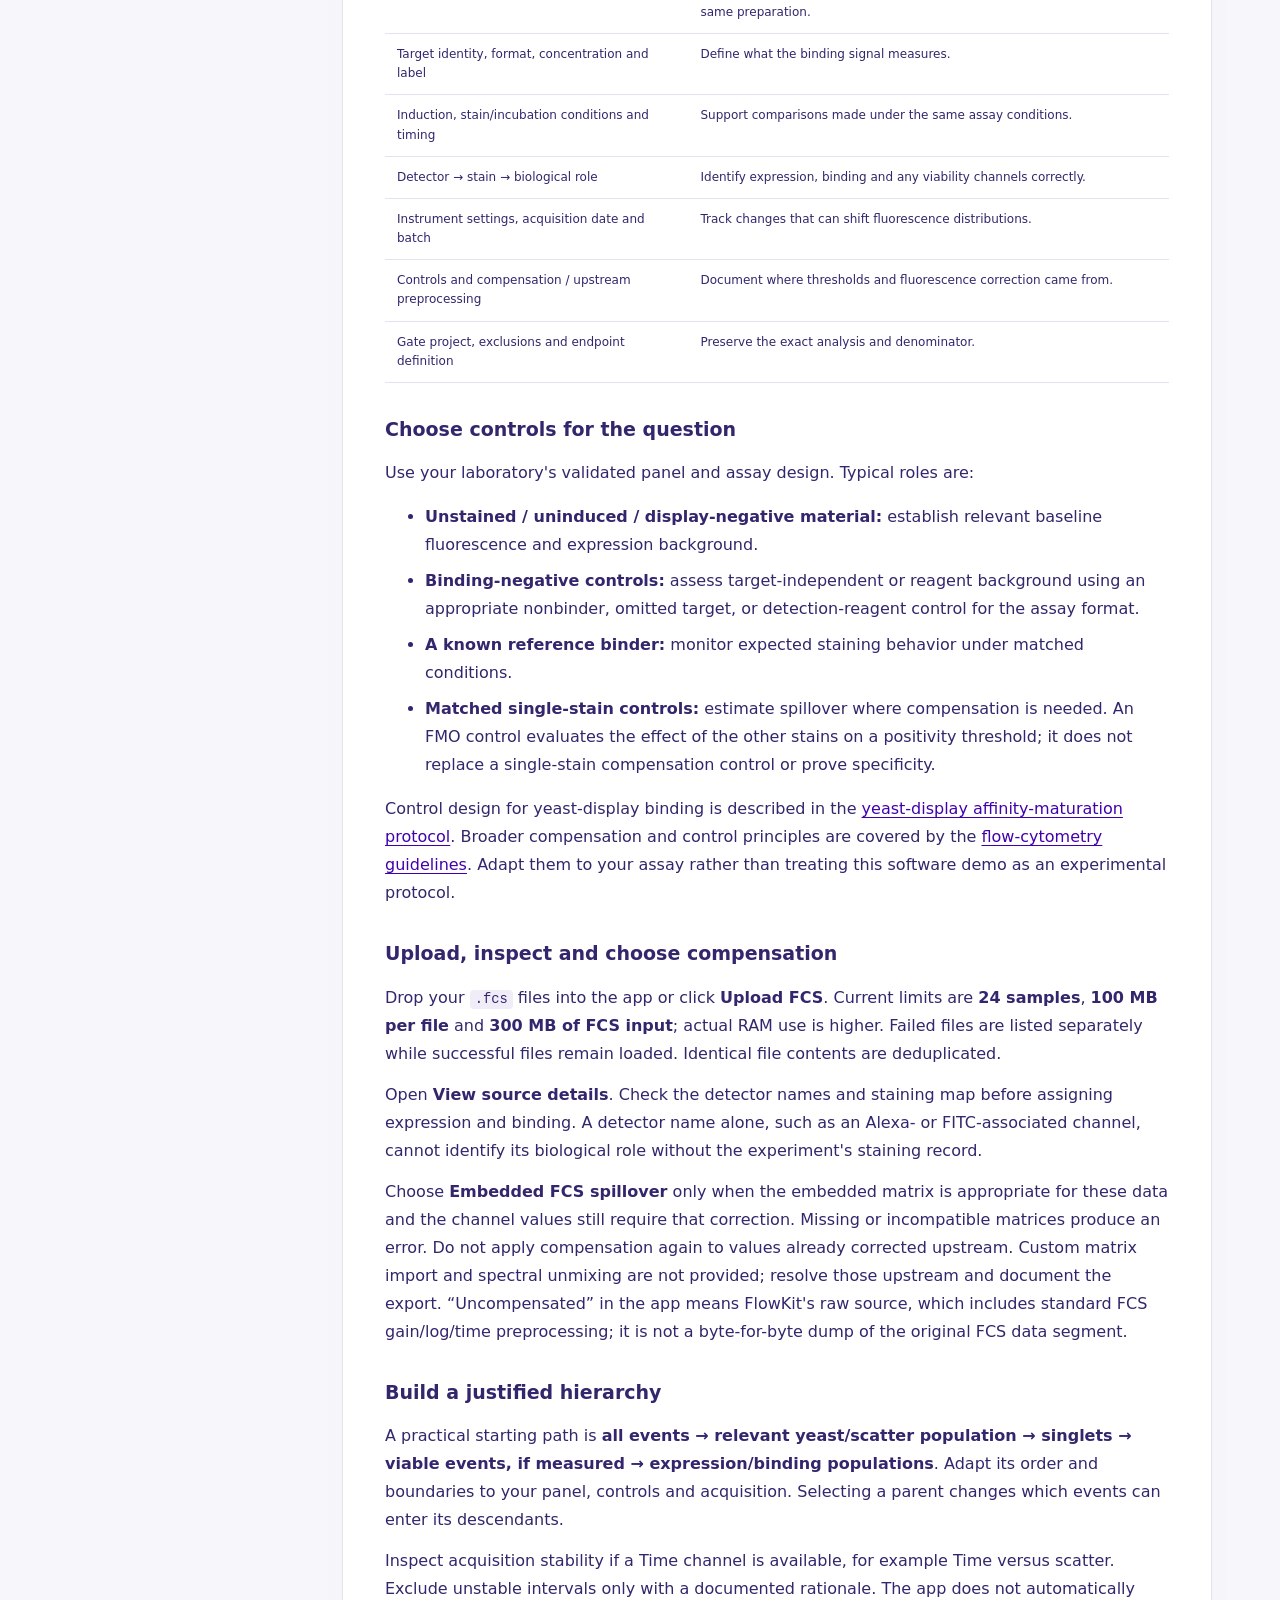
==== commit 99f740a1: "Edit saved gate boundaries with bounded undo and redo" ====
--- a/aureka_flow/static/guide.html
+++ b/aureka_flow/static/guide.html
@@ -21,6 +21,7 @@
 <li><a href="#start-here">Start here</a></li>
 <li><a href="#understand-the-workspace">Understand the workspace</a></li>
 <li><a href="#choose-axes-and-gate-a-histogram">Choose axes and gate a histogram</a></li>
+<li><a href="#edit-a-saved-gate-and-undo-changes">Edit a saved gate and undo changes</a></li>
 <li><a href="#backgate-a-population">Backgate a population</a></li>
 <li><a href="#set-overlay-normalization-and-export-a-gating-tree-table">Set overlay normalization and export a gating-tree table</a></li>
 <li><a href="#rebuild-the-demo-gates-by-hand">Rebuild the demo gates by hand</a><ul>
@@ -48,7 +49,7 @@
 <li><a href="#rebuild-the-public-figures">Rebuild the public figures</a></li>
 </ul>
 </div>
-</aside><article><span class="badge">AUREKA FLOW v0.4.0 · SYNTHETIC WORKED EXAMPLE</span><h1 id="aureka-flow-from-fcs-to-an-interpretable-result">Aureka Flow: from FCS to an interpretable result</h1>
+</aside><article><span class="badge">AUREKA FLOW v0.5.0 · SYNTHETIC WORKED EXAMPLE</span><h1 id="aureka-flow-from-fcs-to-an-interpretable-result">Aureka Flow: from FCS to an interpretable result</h1>
 <p>Learn the interface with a reproducible demo, then use the same steps to analyze your own yeast-display expression and binding data. This guide covers manual gates, controls, comparisons, exports and the limits of the resulting measurements.</p>
 <p><img alt="Aureka Flow overview: inspect simulated events, define populations and compare binding within expression-positive events." src="assets/tutorial-overview.png" /></p>
 <p><strong>All plots and reference numbers in this guide are synthetic.</strong> They come from the app's seeded demo generator, not from an experiment. The figures are explanatory renderings of the full-event results, rather than screenshots of the interface. <a href="assets/tutorial-overview.svg">Editable SVG</a>.</p>
@@ -143,6 +144,12 @@
 </ol>
 <p>Range membership is lower-inclusive and upper-exclusive (<code>X min ≤ X &lt; X max</code>) in the saved transformed coordinates. Use experiment-specific controls for positivity; a histogram peak alone does not establish a positive population. Bin edges are recalculated for the displayed population, so compare samples in <strong>Compare samples</strong> when common bin edges are needed. That comparison view has its own shared-bin count and normalization settings (default: 100 bins and area normalization).</p>
 <p>For a yeast-display workflow, use FSC-A versus SSC-A and a suitable singlet pair as two-dimensional views, then inspect expression or binding as single-channel histograms within that parent. The app does not infer detector roles or apply automatic QC gates.</p>
+<h2 id="edit-a-saved-gate-and-undo-changes">Edit a saved gate and undo changes</h2>
+<p>Click <strong>Edit</strong> beside a population under <strong>Saved populations</strong>. The dialog shows the saved parent, detector names, transforms and compensation mode. Edit the name and rectangle/range boundaries, or polygon vertices as one <code>X, Y</code> pair per line. Blank rectangle/range boundaries are unbounded; a range gate has only X boundaries. Coordinates use the saved transformed scale, even if the main plot currently shows different channels. This editor retains the gate kind, parent, channels, transforms and compensation.</p>
+<p><strong>Save gate changes</strong> applies the shared strategy to compatible samples. Renaming a parent keeps its children attached. Full-event child/descendant counts, medians, tables and exports use the updated strategy; changing only the display sample never determines gate membership. Incompatible samples continue to show their analysis errors rather than receiving guessed channel mappings.</p>
+<p>Use <strong>Undo gate / Redo gate</strong> above the population list to reverse or reapply creation, editing, subtree deletion or quadrant creation. Each quadrant set and each subtree deletion is one action. History retains up to 20 changes within 2 MiB for the current session; it stores definitions rather than event arrays. A new gate change after undo discards redo. Project/XML imports and clearing the workspace reset history; closing or expiring the session also loses it. Project/GatingML downloads retain the final gate definitions, not the undo stack. When an undo removes the selected population, select a remaining population to continue.</p>
+<p>Imported instrument XML remains the original source, while project/GatingML reflects the edited analysis. Re-importing the XML is a new source/compensation review, not a gate undo action. No graphical dragging, reparenting, or linked quadrant-threshold editor is included yet: individual quadrant rectangles can be edited independently and can then overlap or leave gaps, so do not assume an edited set remains a partition.</p>
+<p>For a small reproducible <strong>synthetic</strong> reference, run <code>python examples/edit_saved_gates.py</code>. The original parent/child counts are <strong>800 / 600</strong>; tightening the parent changes them to <strong>350 / 150</strong>. Undo restores <strong>800 / 600</strong>, and redo restores <strong>350 / 150</strong>. Original event indices <strong>650–799</strong> belong to the edited child. This demonstrates analysis bookkeeping, not instrument compatibility or biological performance.</p>
 <h2 id="backgate-a-population">Backgate a population</h2>
 <ol>
 <li>Select a saved population, for example <strong>Demo E+ B+</strong> after loading the synthetic project.</li>
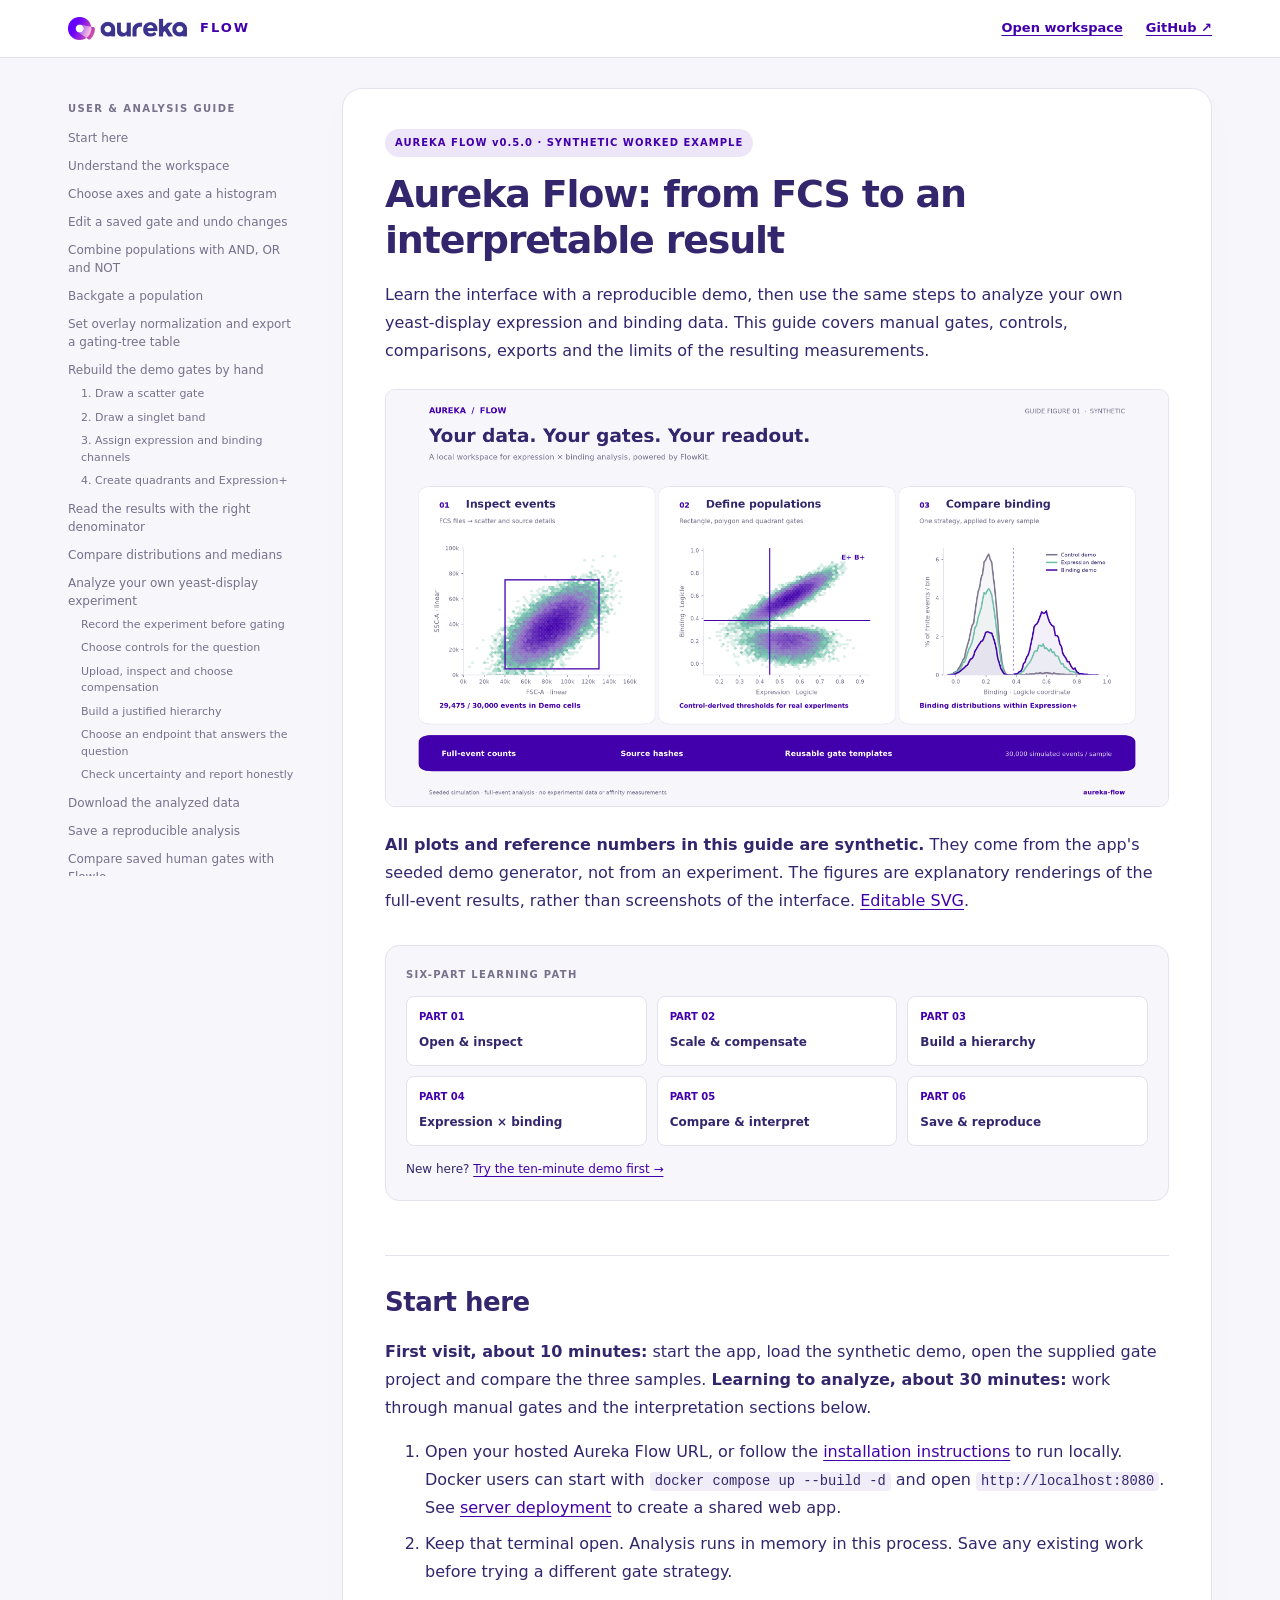
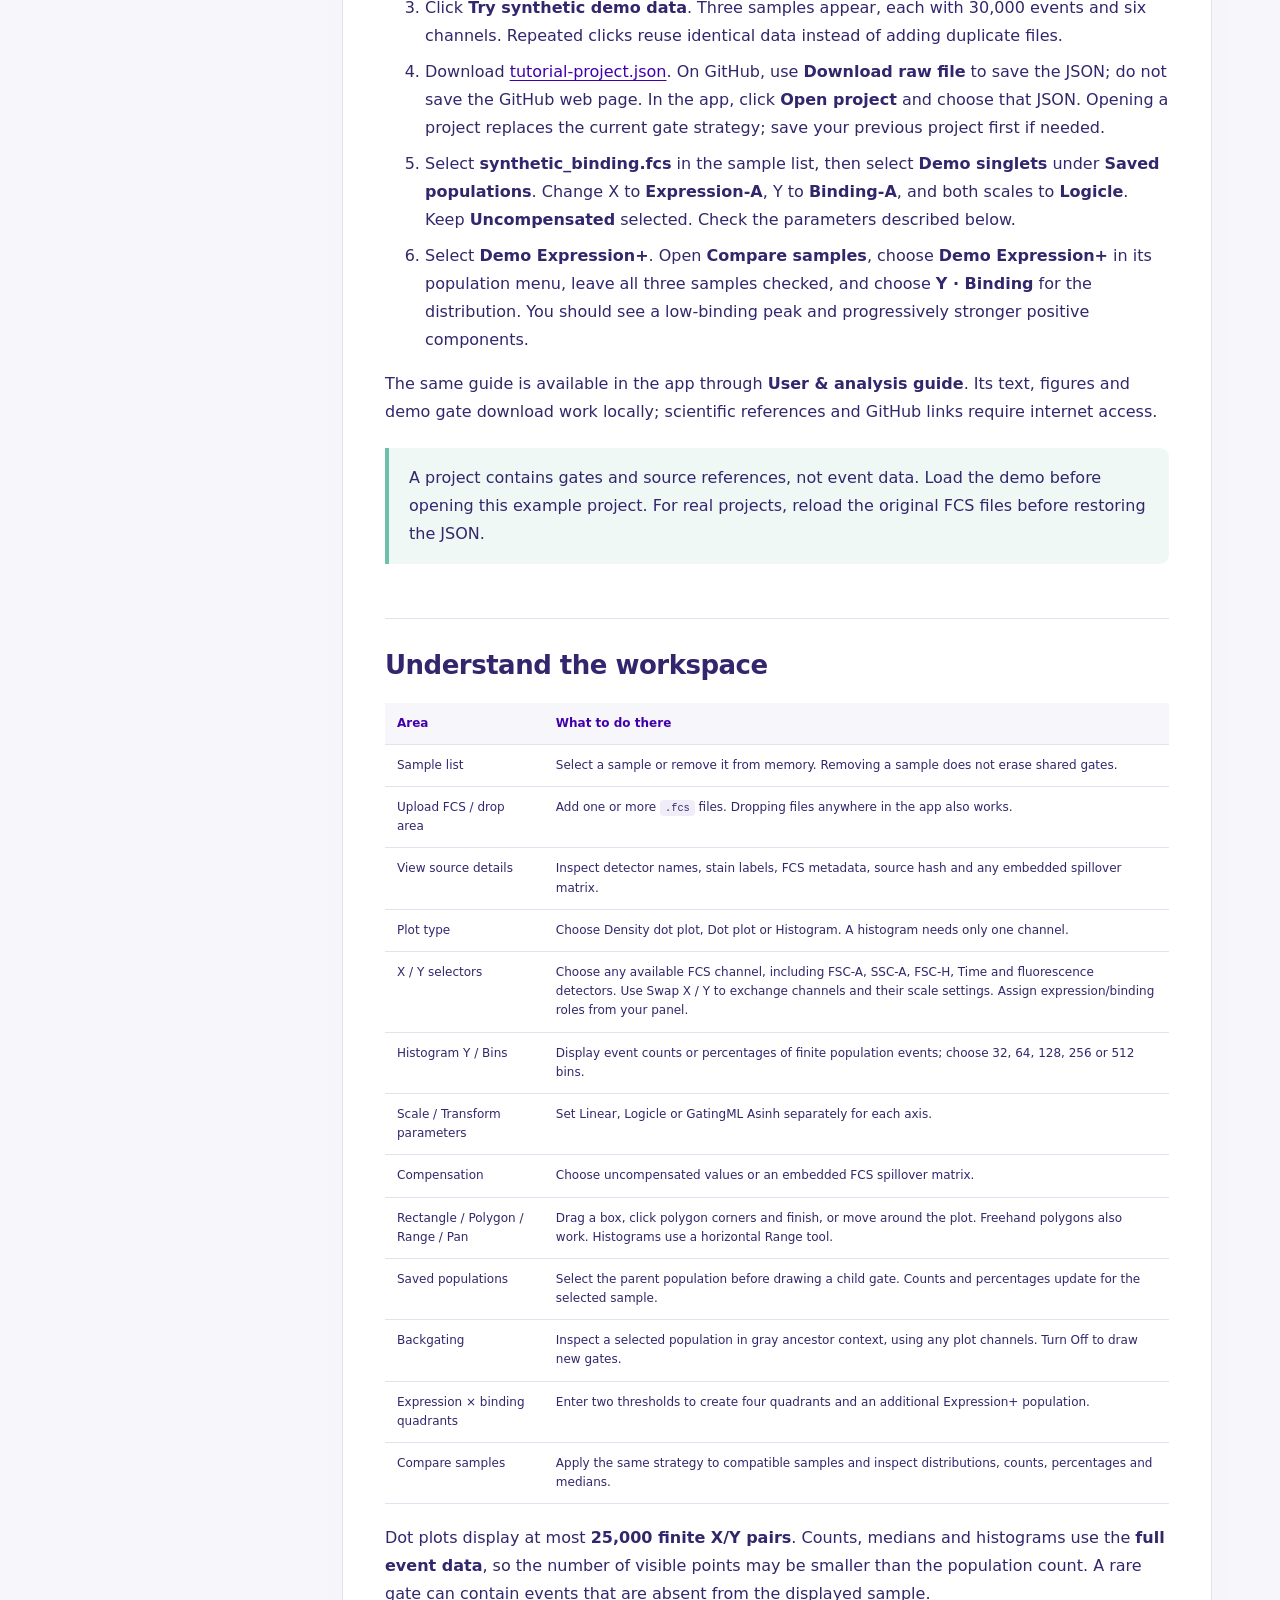
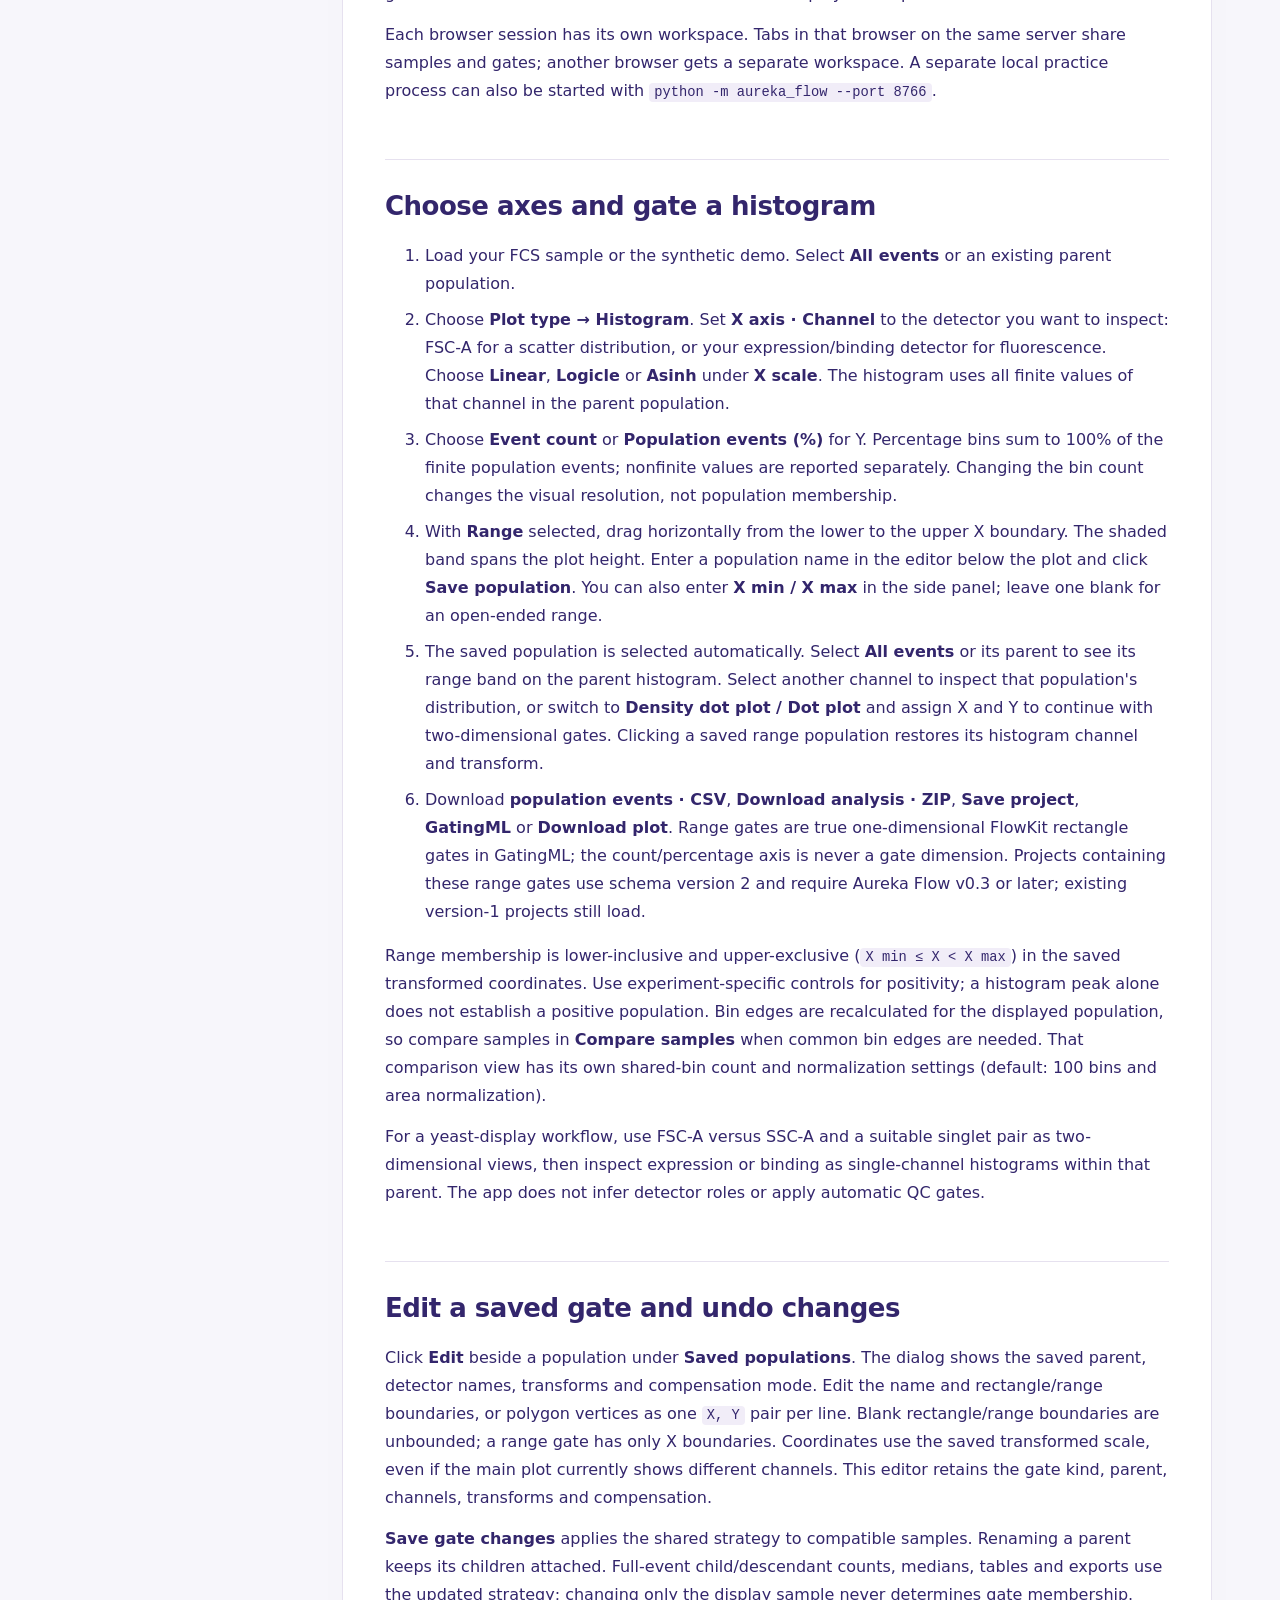
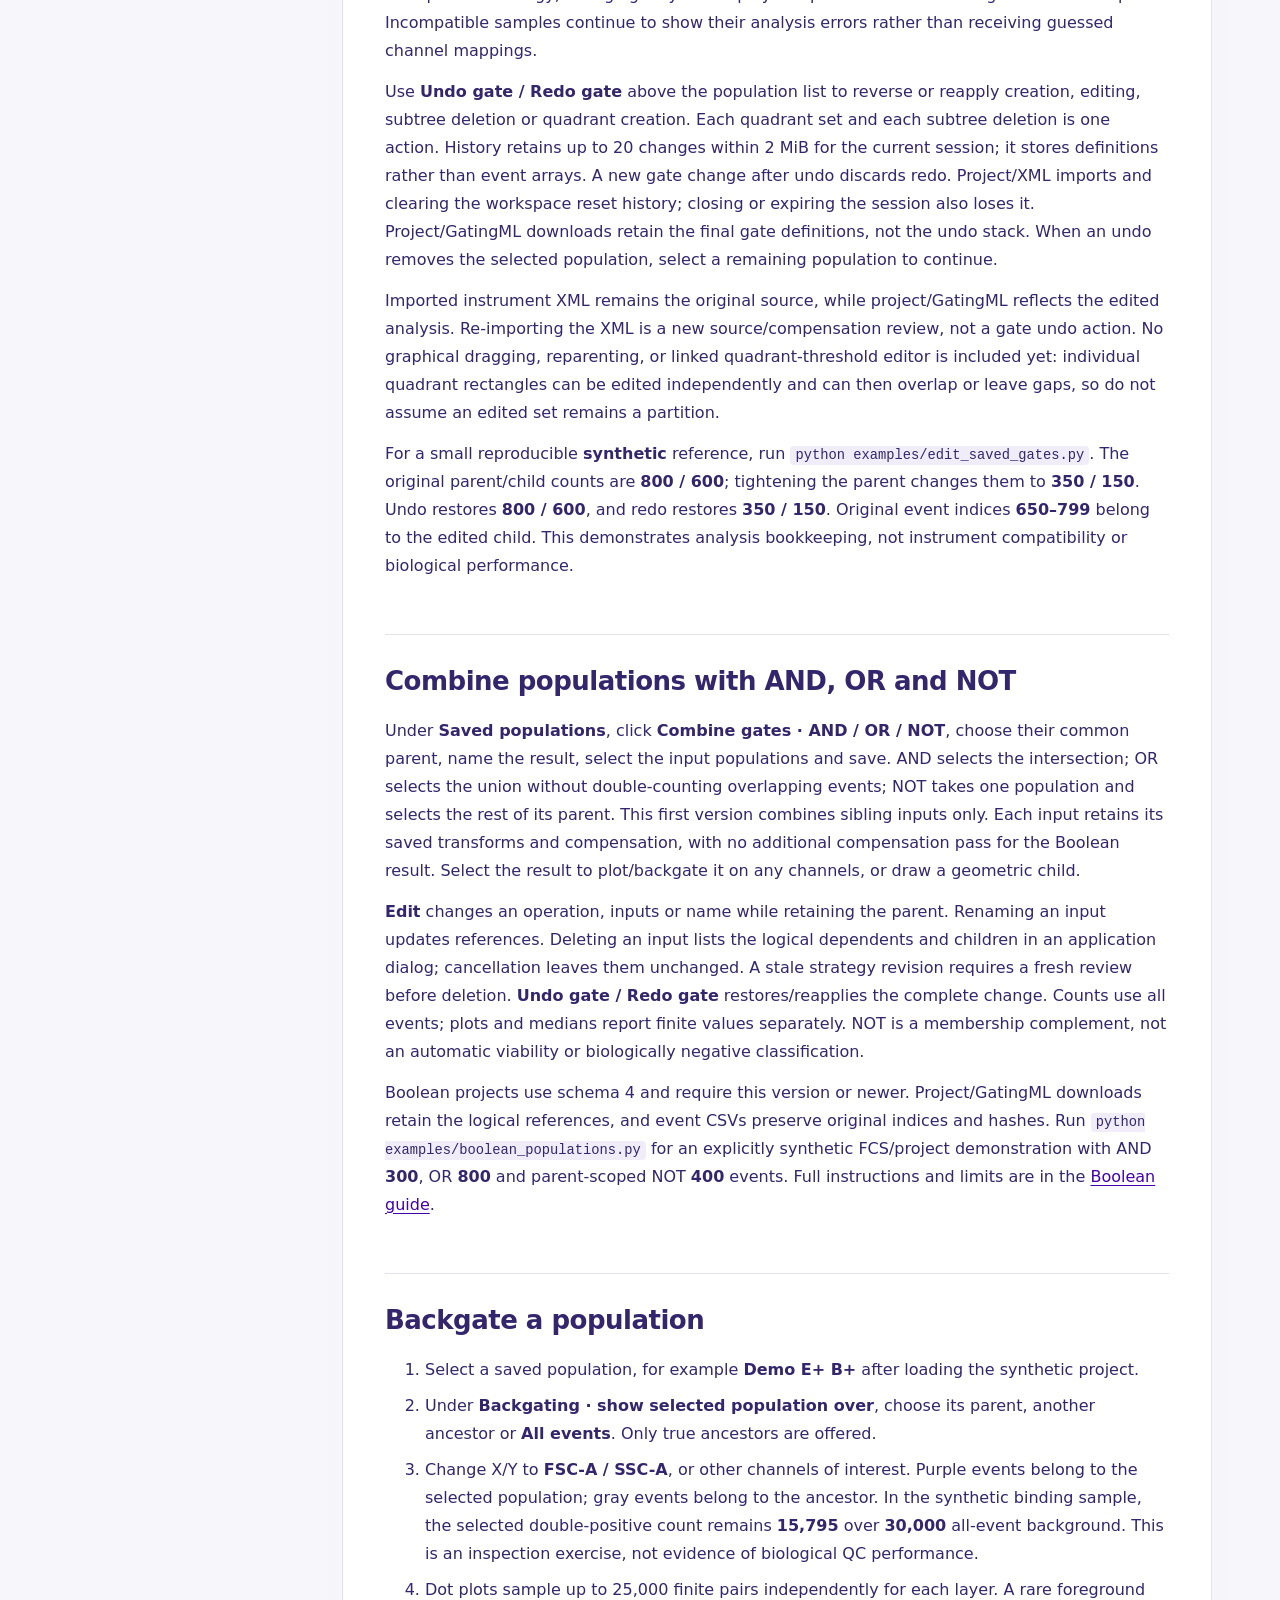
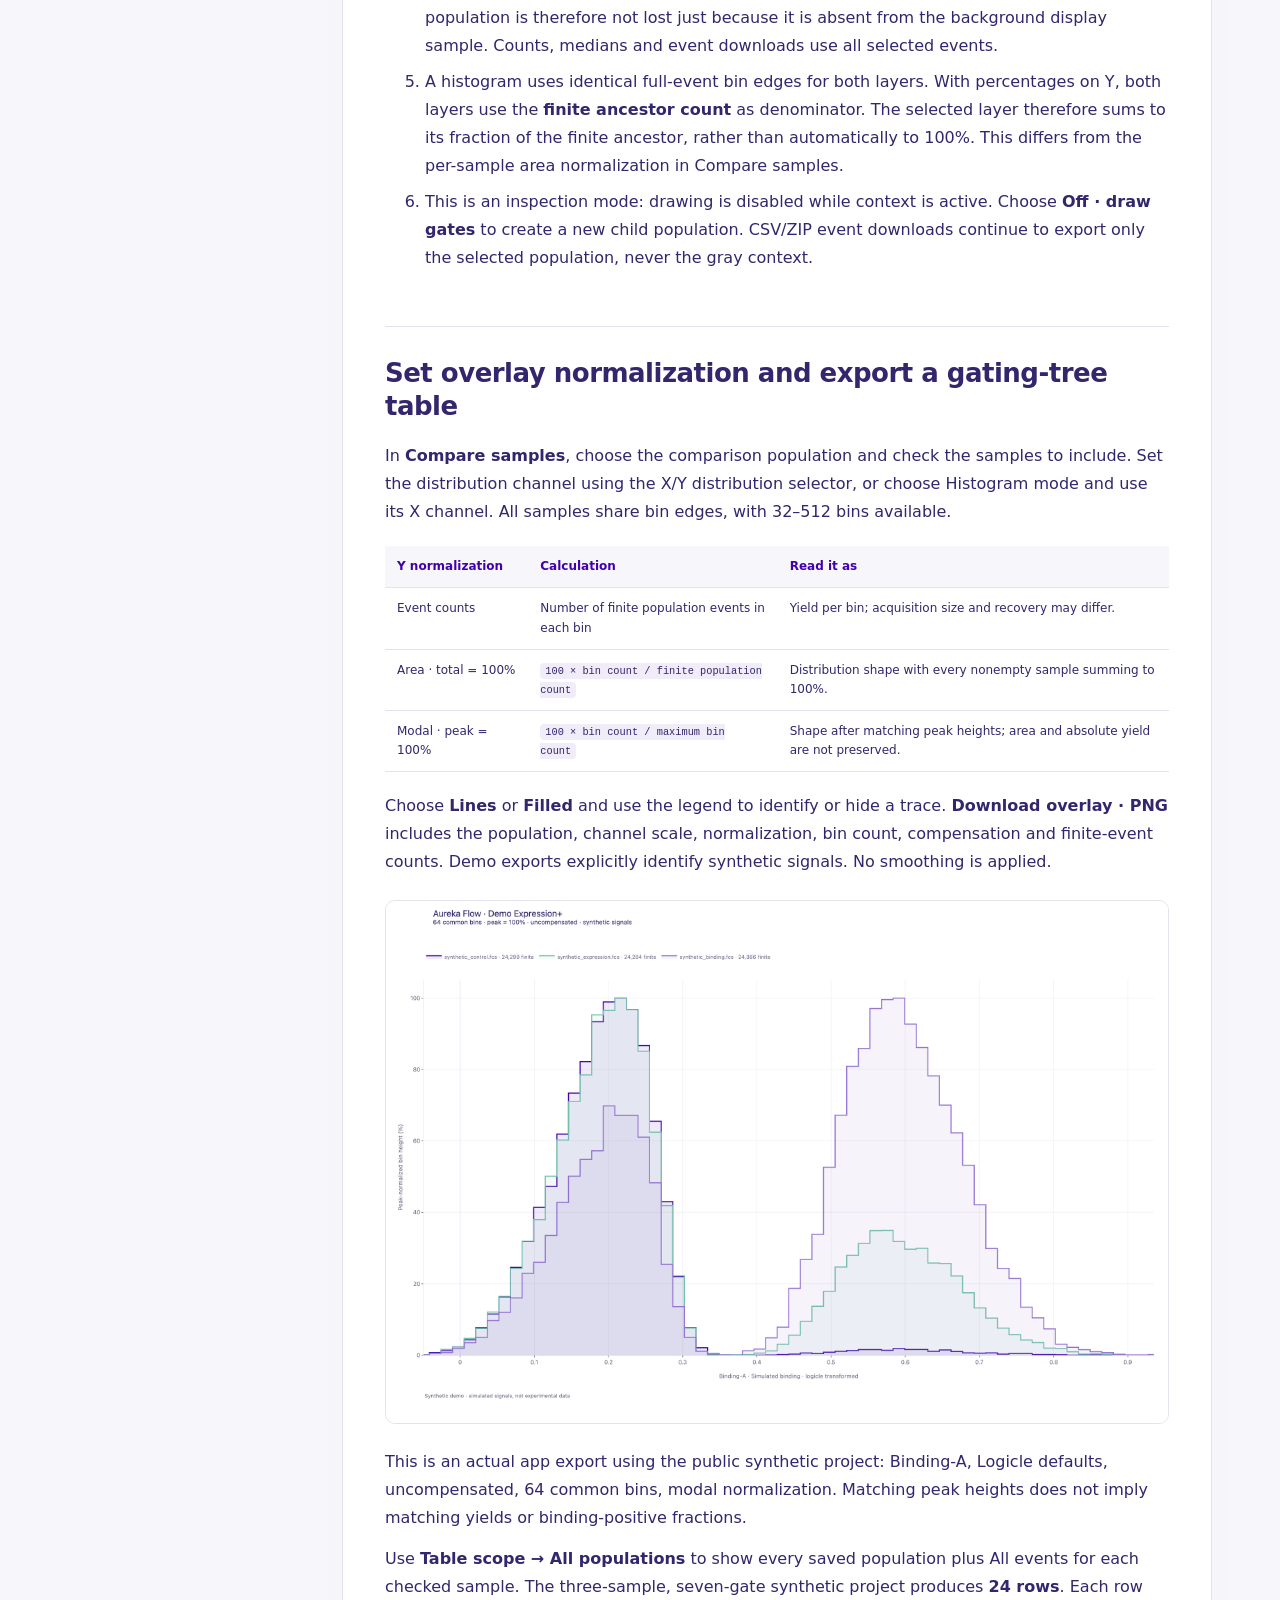
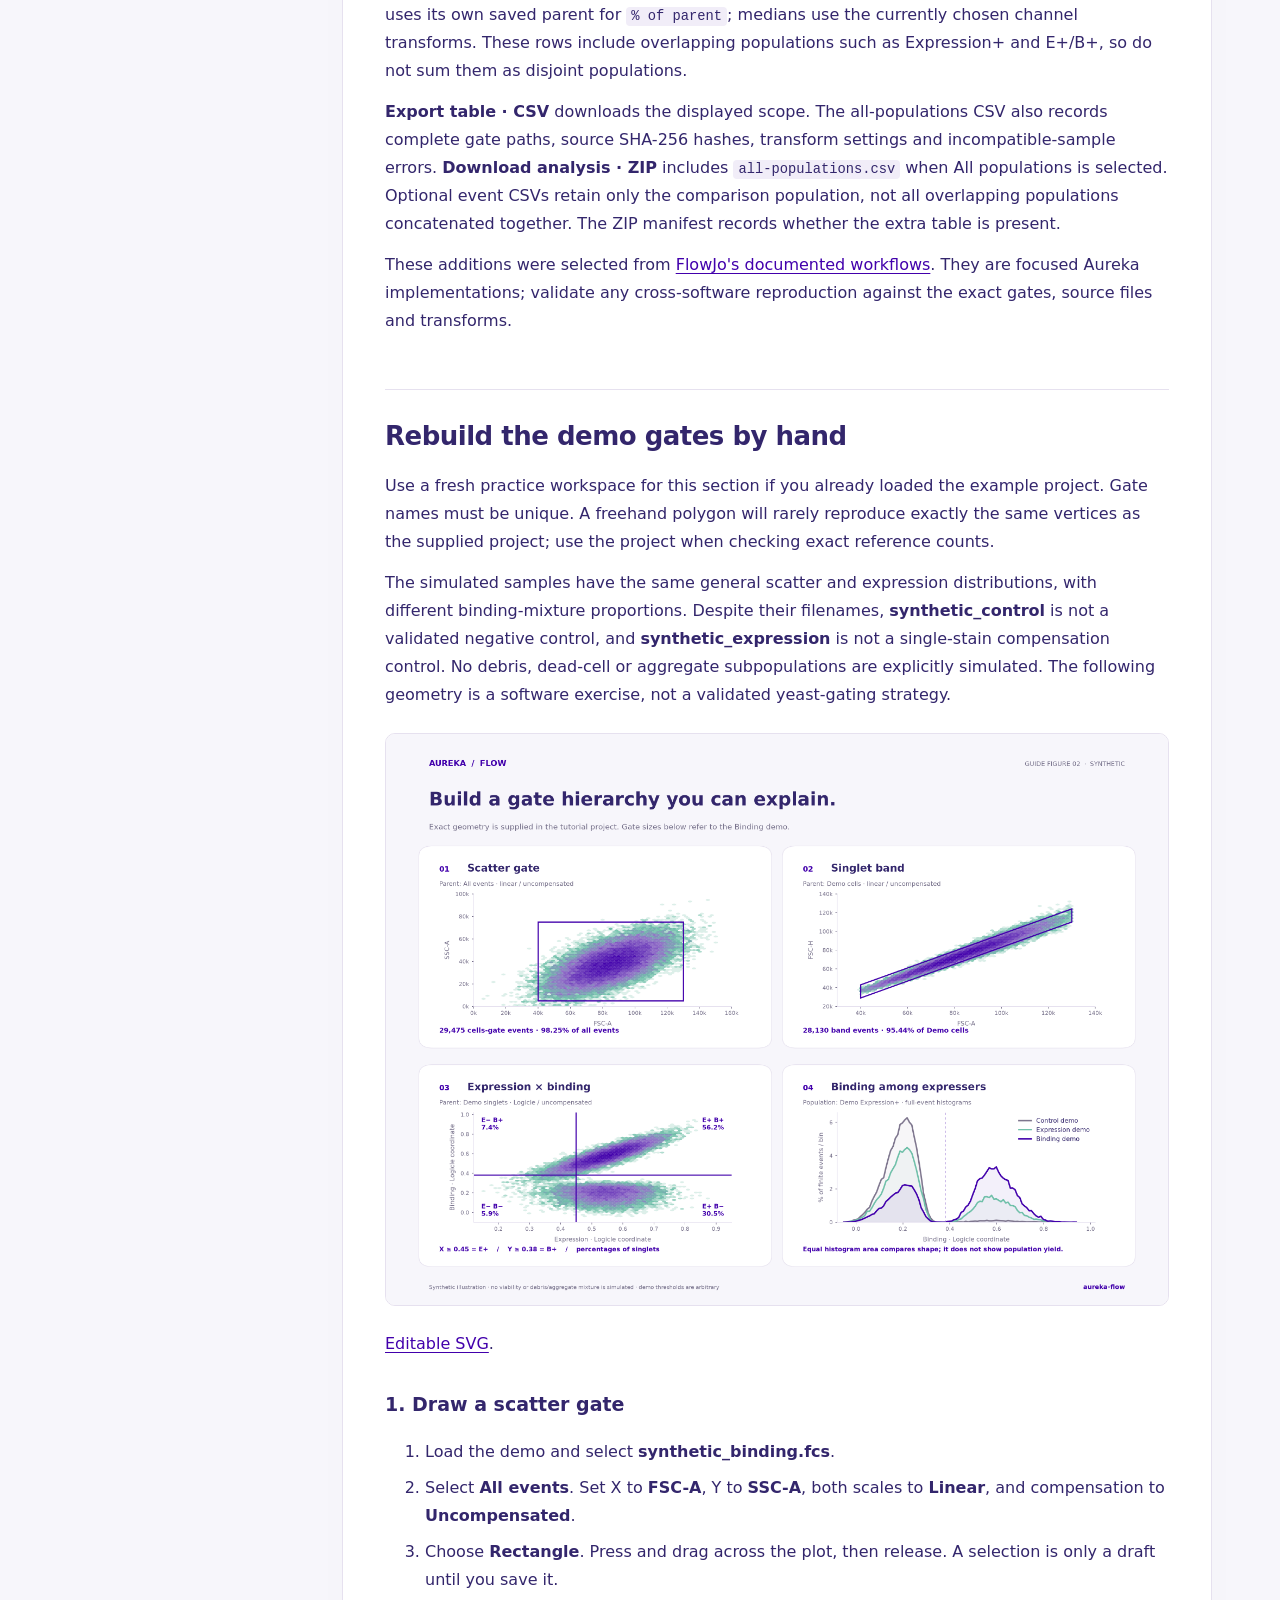
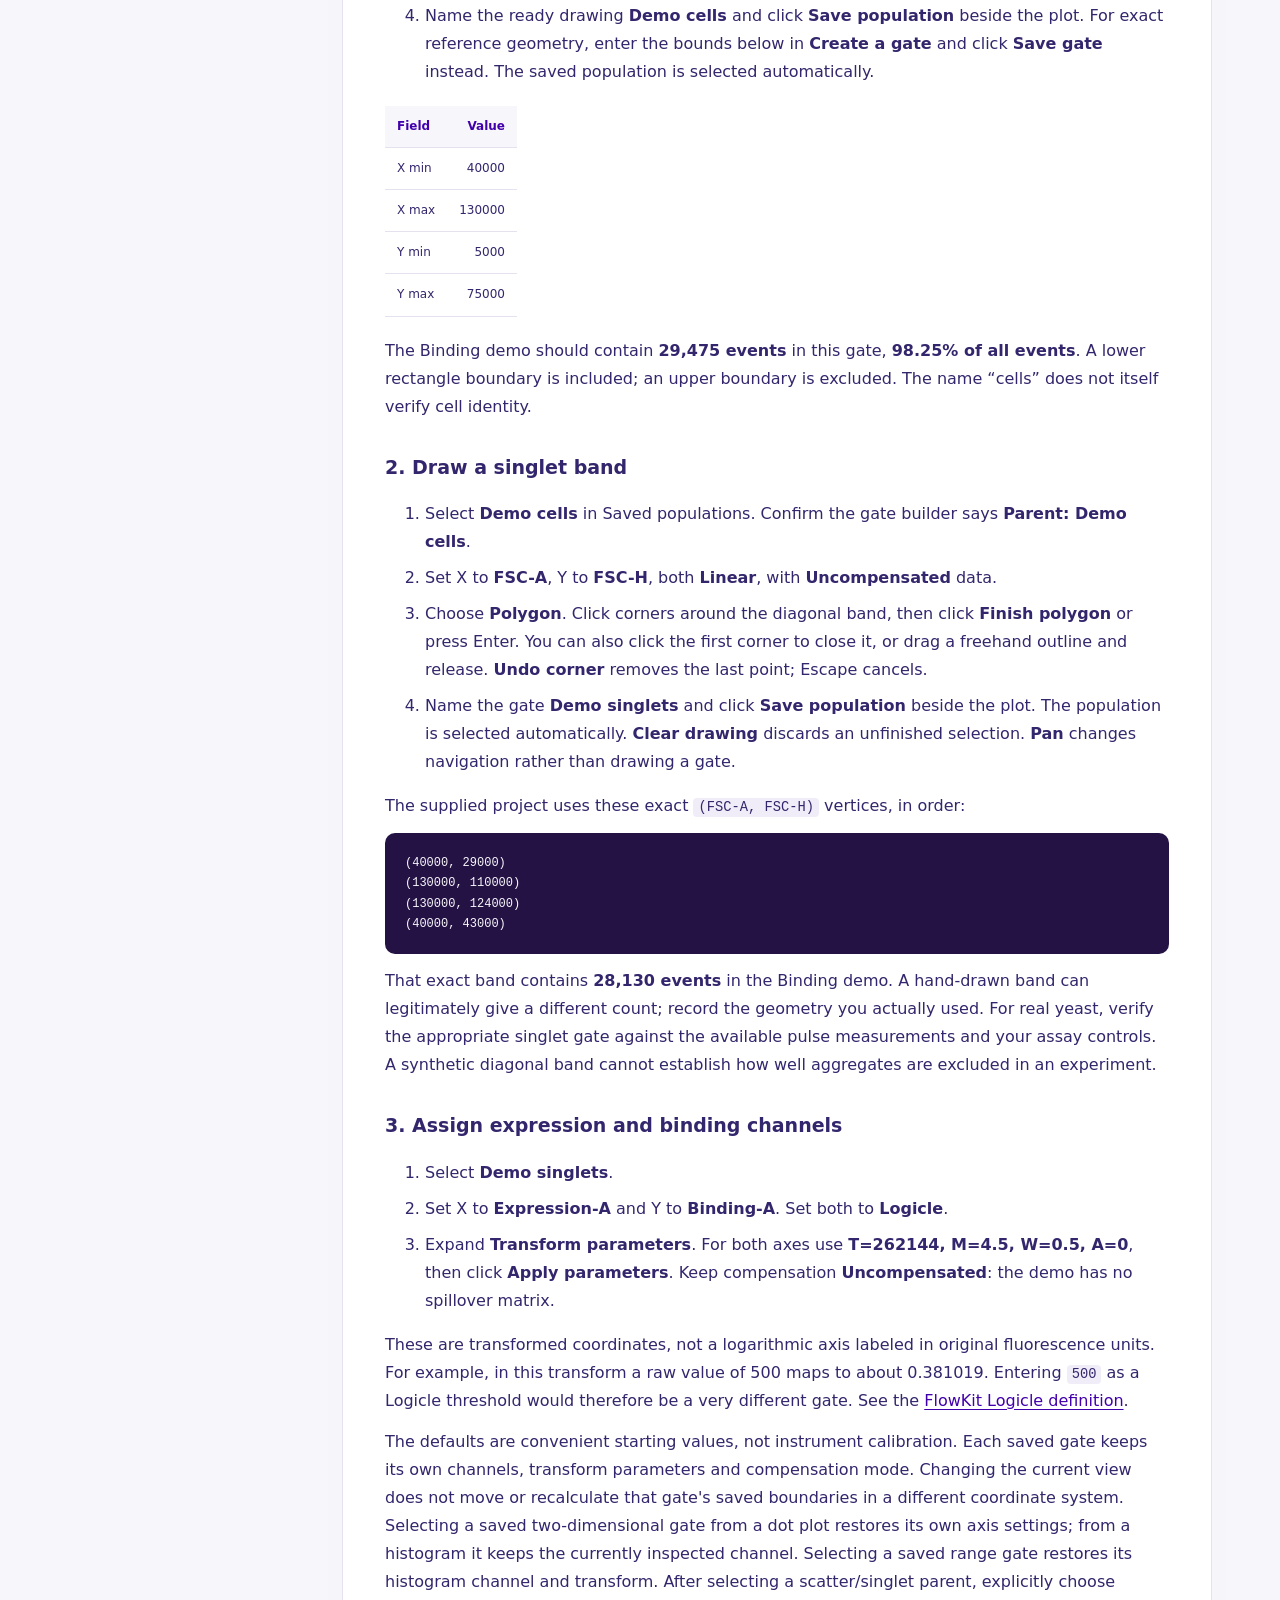
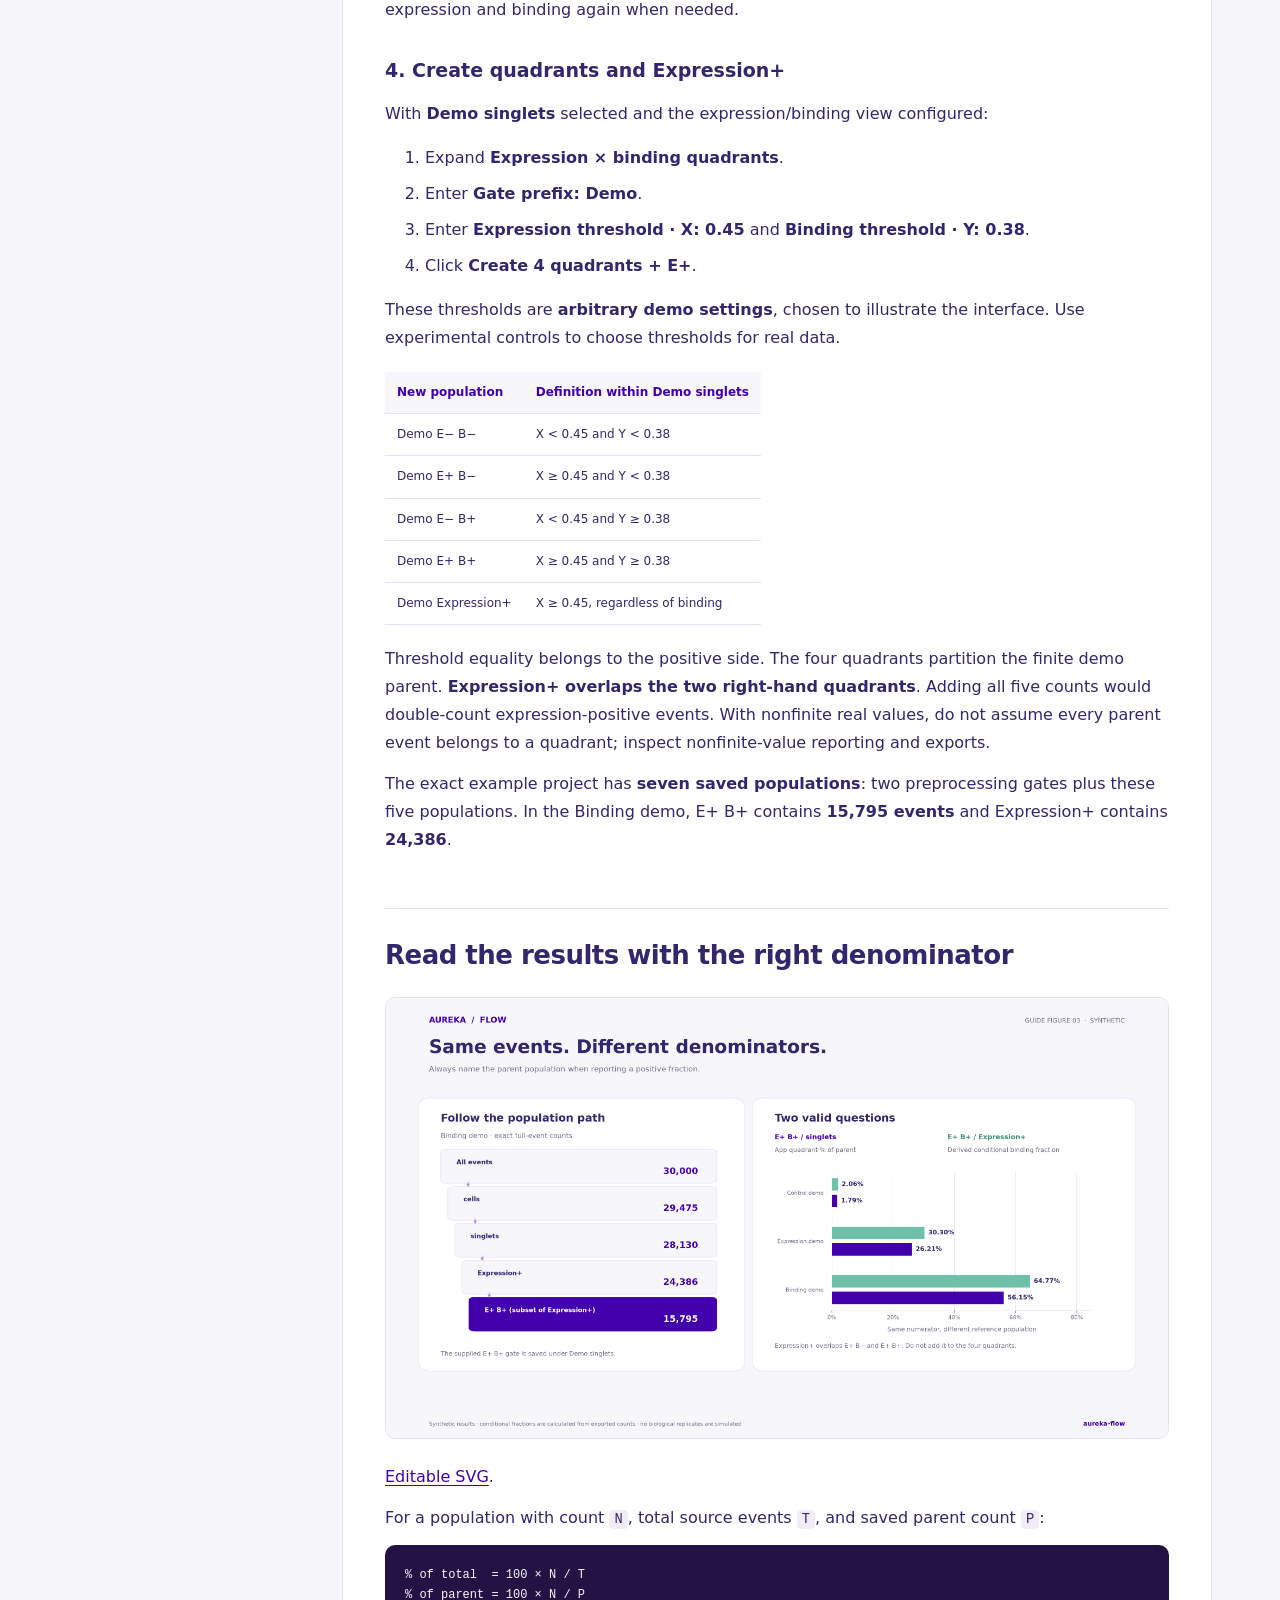
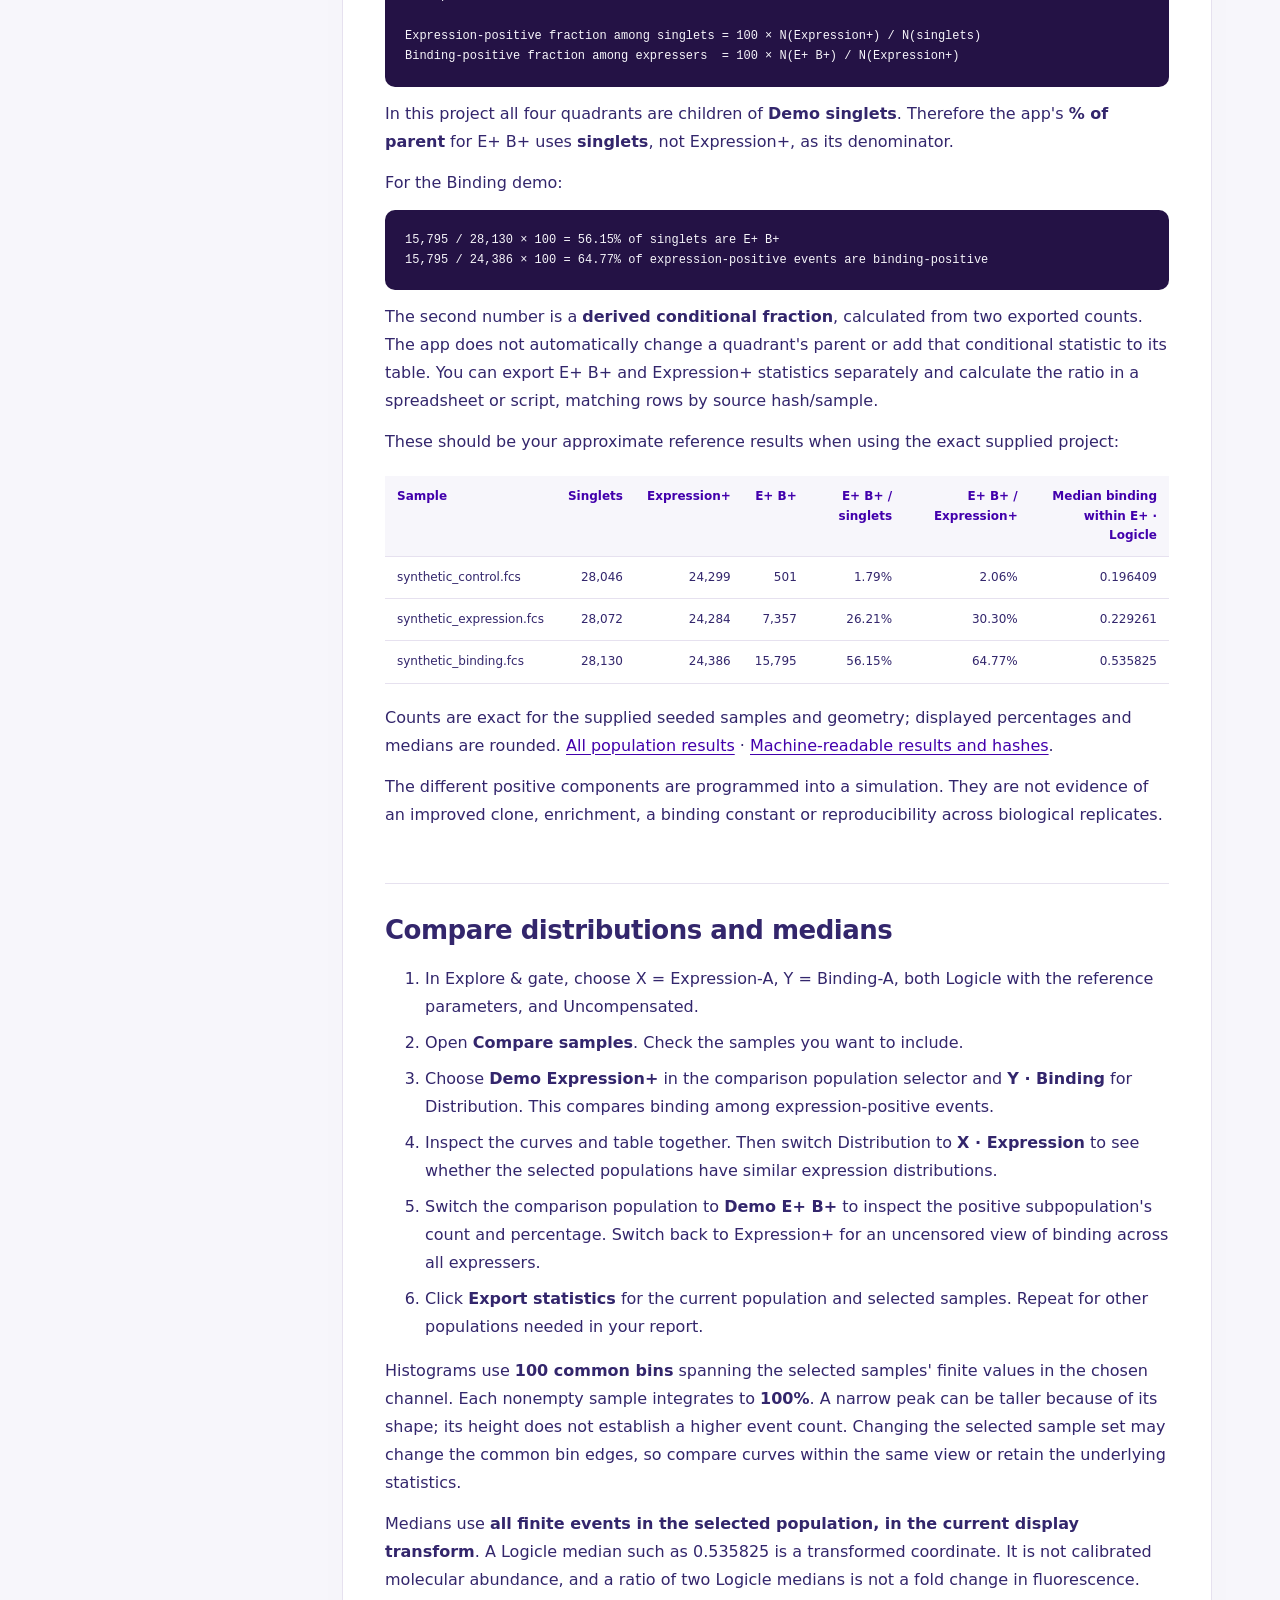
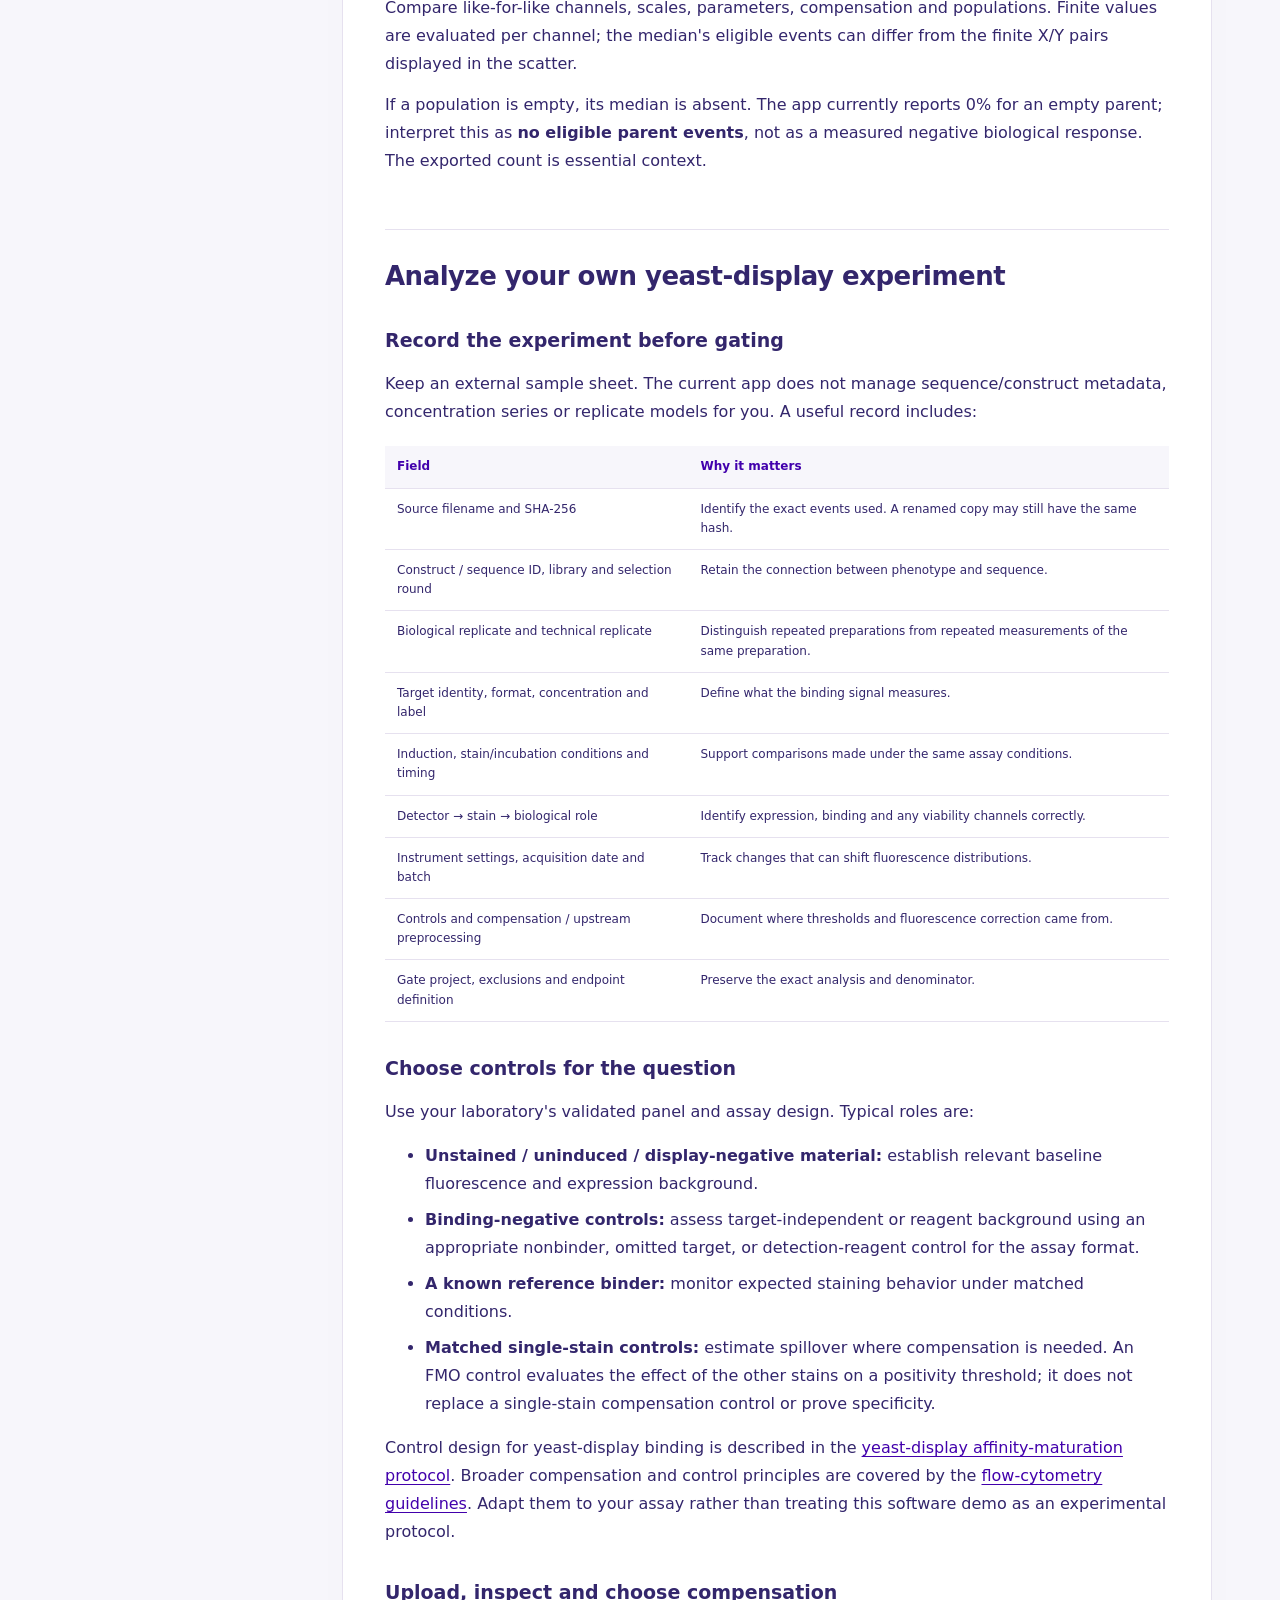
==== commit d0876f3e: "Review Boolean dependency deletion with an in-app dialog and stale-strategy guard" ====
--- a/aureka_flow/static/guide.html
+++ b/aureka_flow/static/guide.html
@@ -22,6 +22,7 @@
 <li><a href="#understand-the-workspace">Understand the workspace</a></li>
 <li><a href="#choose-axes-and-gate-a-histogram">Choose axes and gate a histogram</a></li>
 <li><a href="#edit-a-saved-gate-and-undo-changes">Edit a saved gate and undo changes</a></li>
+<li><a href="#combine-populations-with-and-or-and-not">Combine populations with AND, OR and NOT</a></li>
 <li><a href="#backgate-a-population">Backgate a population</a></li>
 <li><a href="#set-overlay-normalization-and-export-a-gating-tree-table">Set overlay normalization and export a gating-tree table</a></li>
 <li><a href="#rebuild-the-demo-gates-by-hand">Rebuild the demo gates by hand</a><ul>
@@ -150,6 +151,10 @@
 <p>Use <strong>Undo gate / Redo gate</strong> above the population list to reverse or reapply creation, editing, subtree deletion or quadrant creation. Each quadrant set and each subtree deletion is one action. History retains up to 20 changes within 2 MiB for the current session; it stores definitions rather than event arrays. A new gate change after undo discards redo. Project/XML imports and clearing the workspace reset history; closing or expiring the session also loses it. Project/GatingML downloads retain the final gate definitions, not the undo stack. When an undo removes the selected population, select a remaining population to continue.</p>
 <p>Imported instrument XML remains the original source, while project/GatingML reflects the edited analysis. Re-importing the XML is a new source/compensation review, not a gate undo action. No graphical dragging, reparenting, or linked quadrant-threshold editor is included yet: individual quadrant rectangles can be edited independently and can then overlap or leave gaps, so do not assume an edited set remains a partition.</p>
 <p>For a small reproducible <strong>synthetic</strong> reference, run <code>python examples/edit_saved_gates.py</code>. The original parent/child counts are <strong>800 / 600</strong>; tightening the parent changes them to <strong>350 / 150</strong>. Undo restores <strong>800 / 600</strong>, and redo restores <strong>350 / 150</strong>. Original event indices <strong>650–799</strong> belong to the edited child. This demonstrates analysis bookkeeping, not instrument compatibility or biological performance.</p>
+<h2 id="combine-populations-with-and-or-and-not">Combine populations with AND, OR and NOT</h2>
+<p>Under <strong>Saved populations</strong>, click <strong>Combine gates · AND / OR / NOT</strong>, choose their common parent, name the result, select the input populations and save. AND selects the intersection; OR selects the union without double-counting overlapping events; NOT takes one population and selects the rest of its parent. This first version combines sibling inputs only. Each input retains its saved transforms and compensation, with no additional compensation pass for the Boolean result. Select the result to plot/backgate it on any channels, or draw a geometric child.</p>
+<p><strong>Edit</strong> changes an operation, inputs or name while retaining the parent. Renaming an input updates references. Deleting an input lists the logical dependents and children in an application dialog; cancellation leaves them unchanged. A stale strategy revision requires a fresh review before deletion. <strong>Undo gate / Redo gate</strong> restores/reapplies the complete change. Counts use all events; plots and medians report finite values separately. NOT is a membership complement, not an automatic viability or biologically negative classification.</p>
+<p>Boolean projects use schema 4 and require this version or newer. Project/GatingML downloads retain the logical references, and event CSVs preserve original indices and hashes. Run <code>python examples/boolean_populations.py</code> for an explicitly synthetic FCS/project demonstration with AND <strong>300</strong>, OR <strong>800</strong> and parent-scoped NOT <strong>400</strong> events. Full instructions and limits are in the <a href="https://github.com/Drjackxiaoyuchen/aureka-flow/blob/main/docs/BOOLEAN_GATES.md">Boolean guide</a>.</p>
 <h2 id="backgate-a-population">Backgate a population</h2>
 <ol>
 <li>Select a saved population, for example <strong>Demo E+ B+</strong> after loading the synthetic project.</li>
